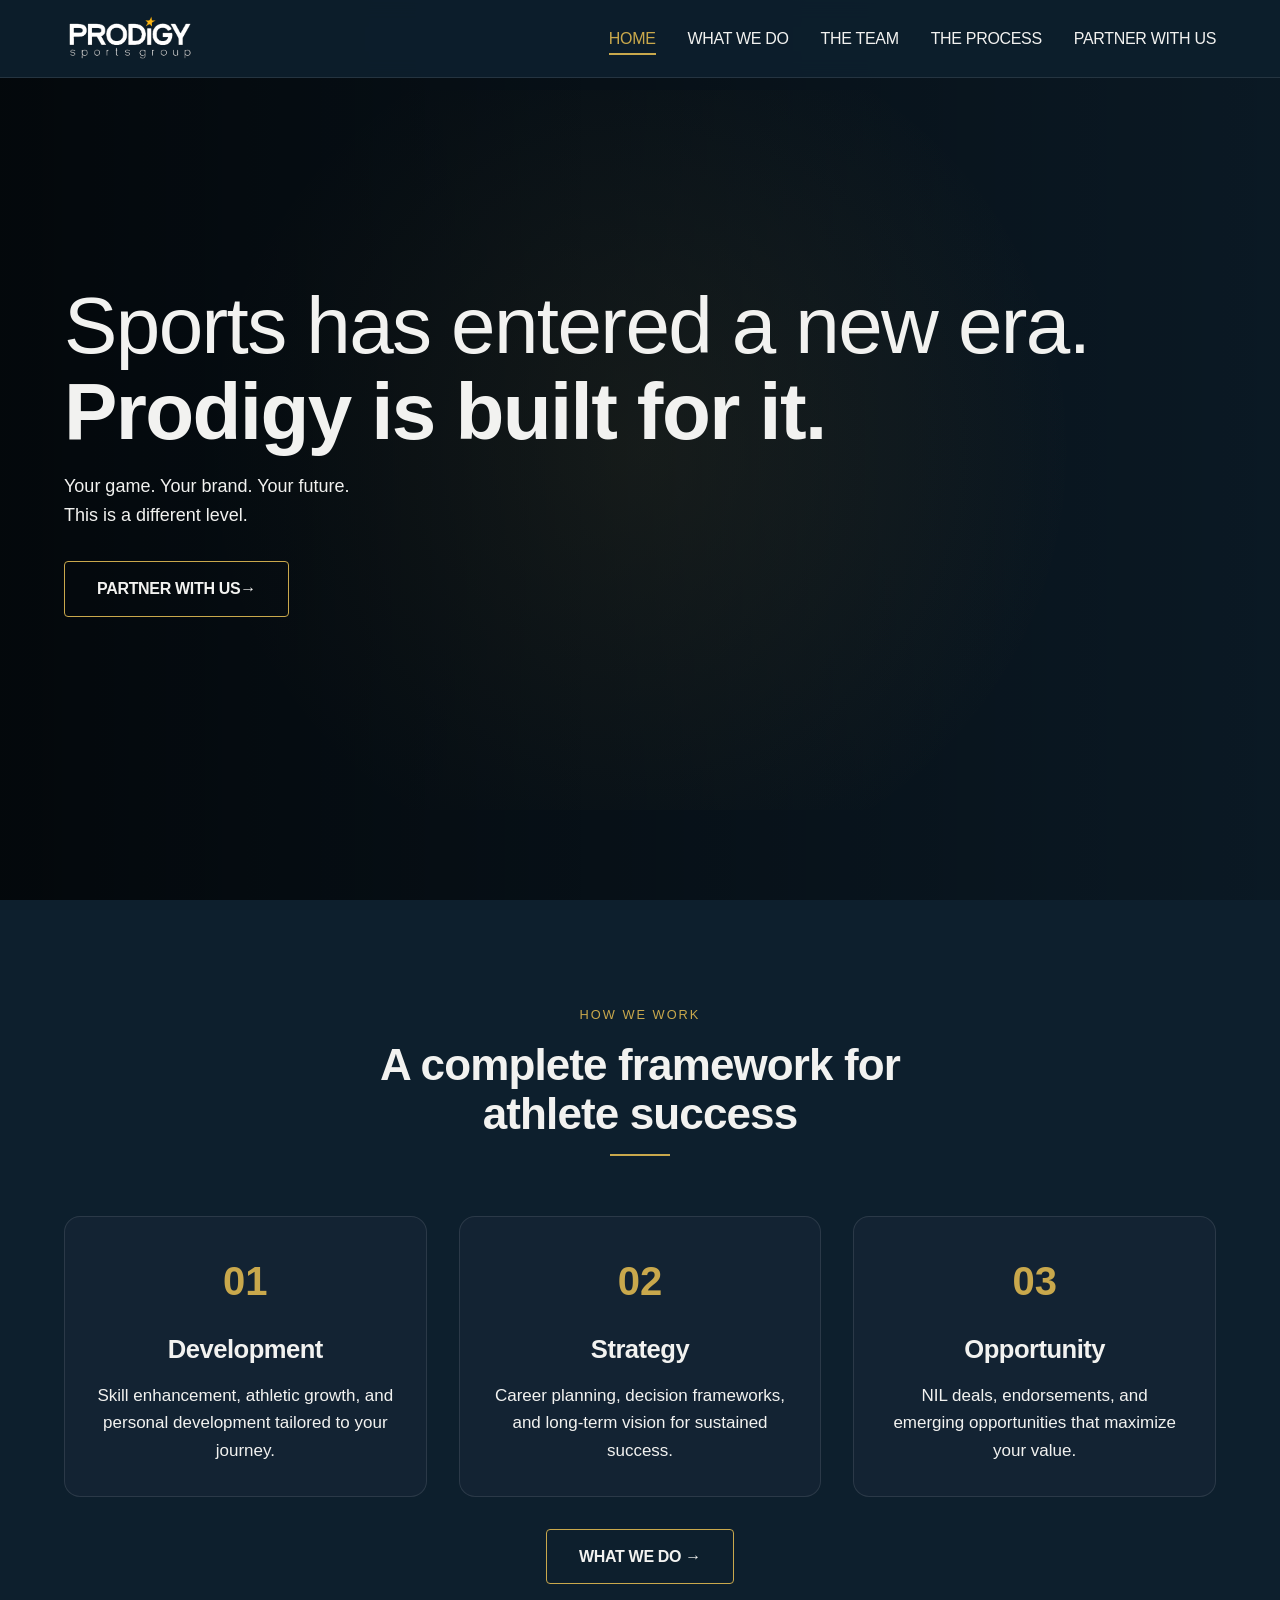
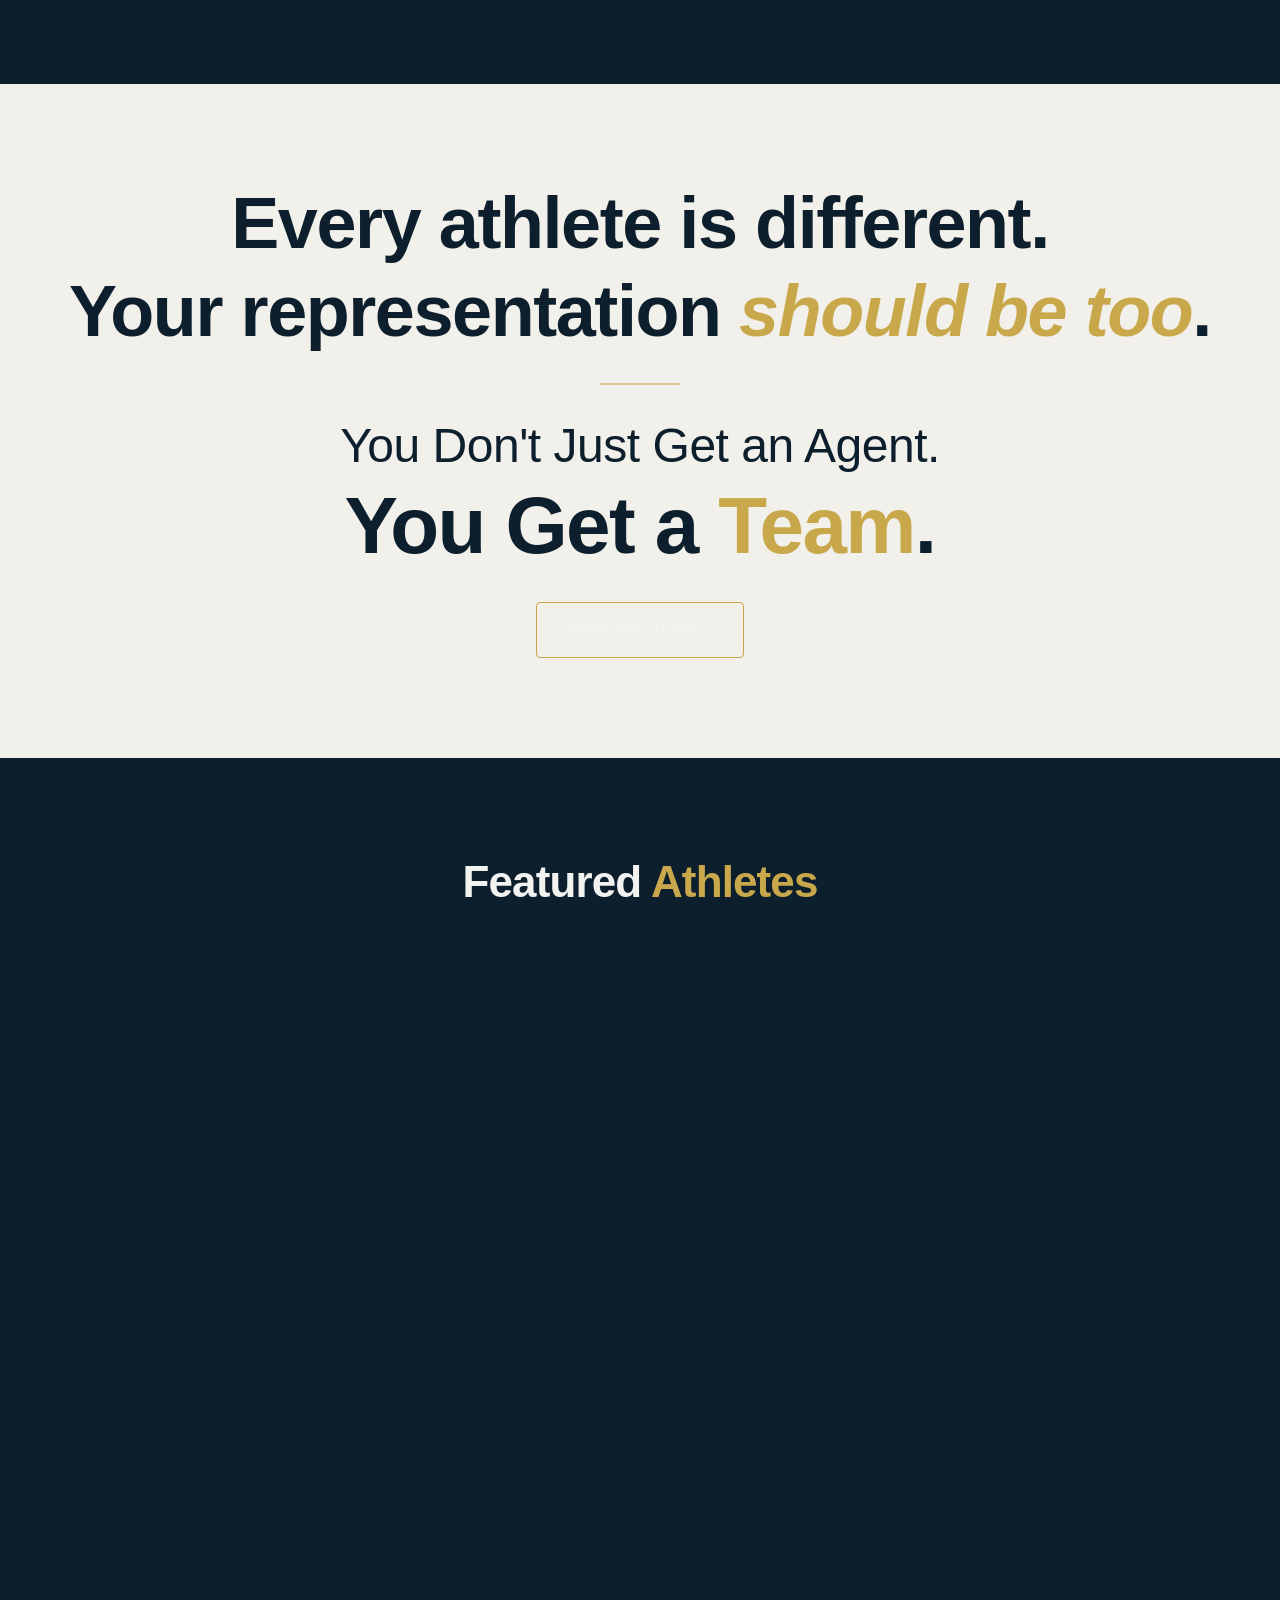
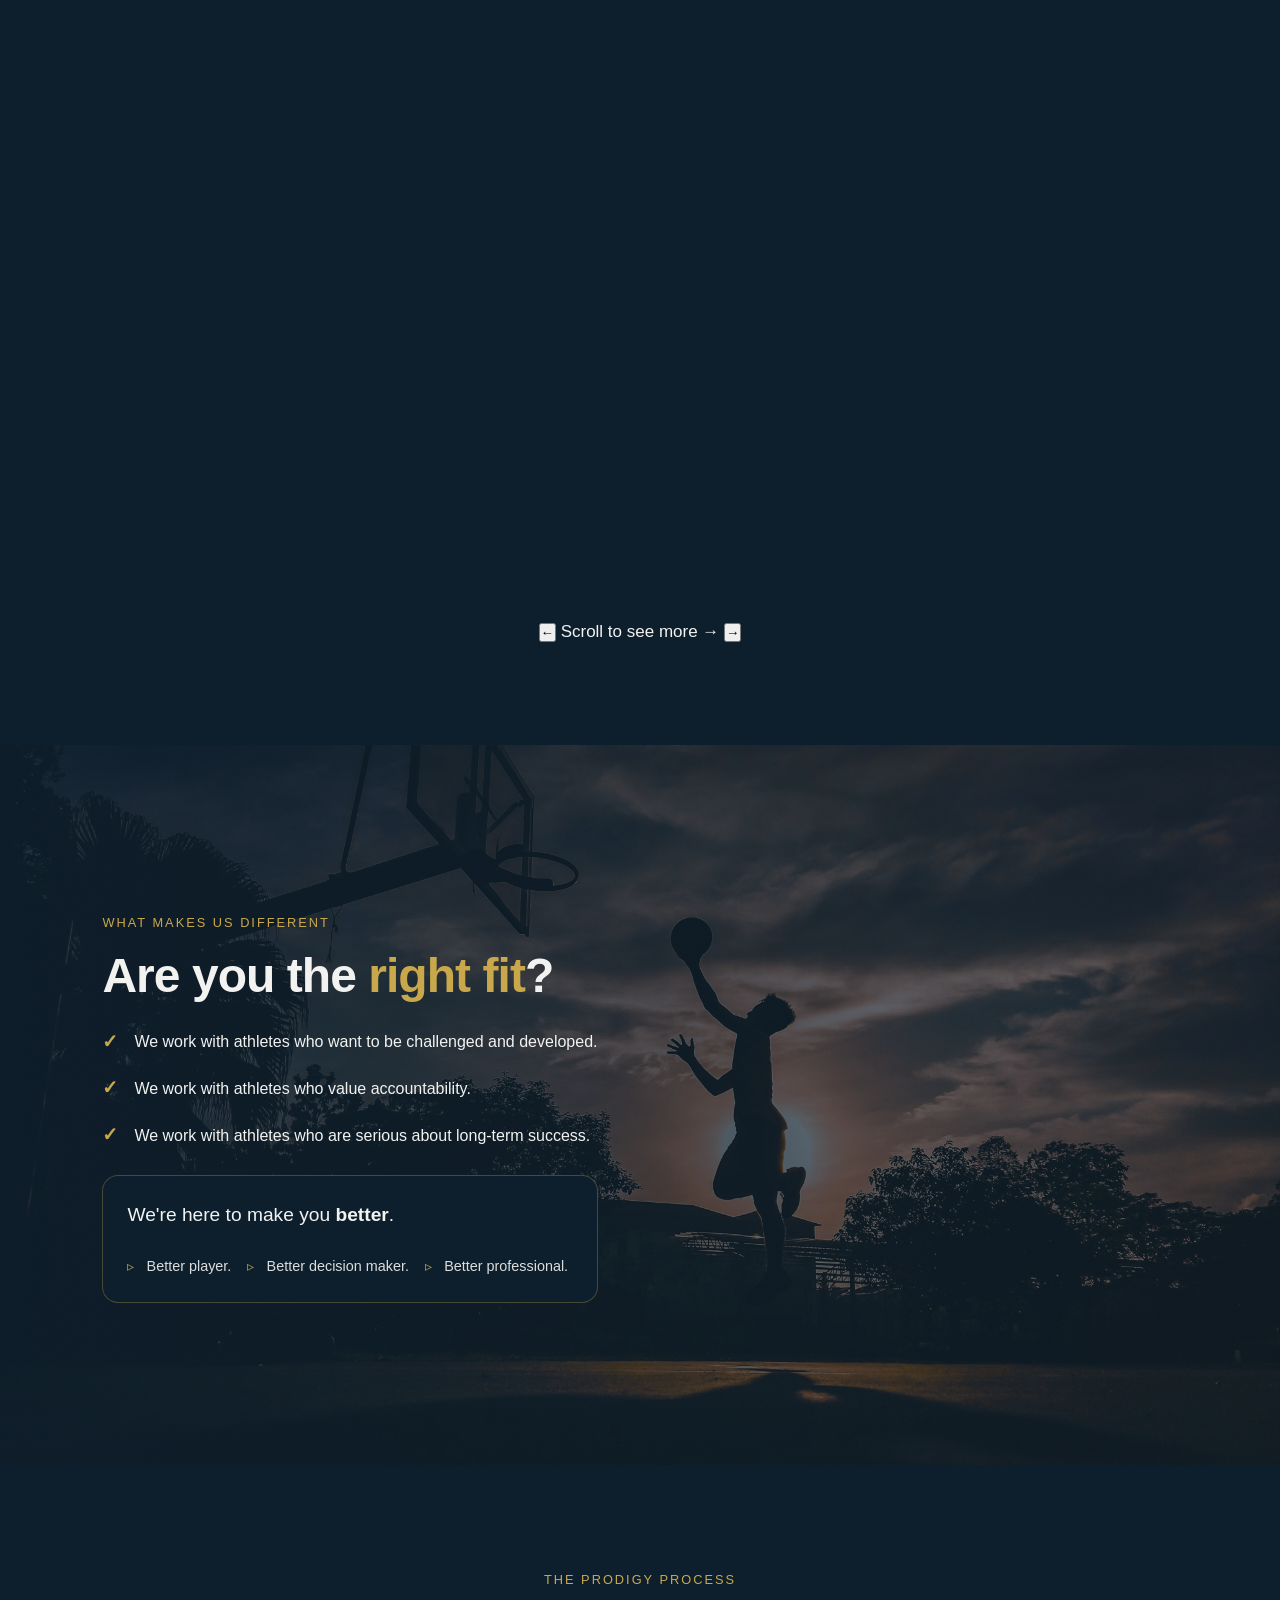
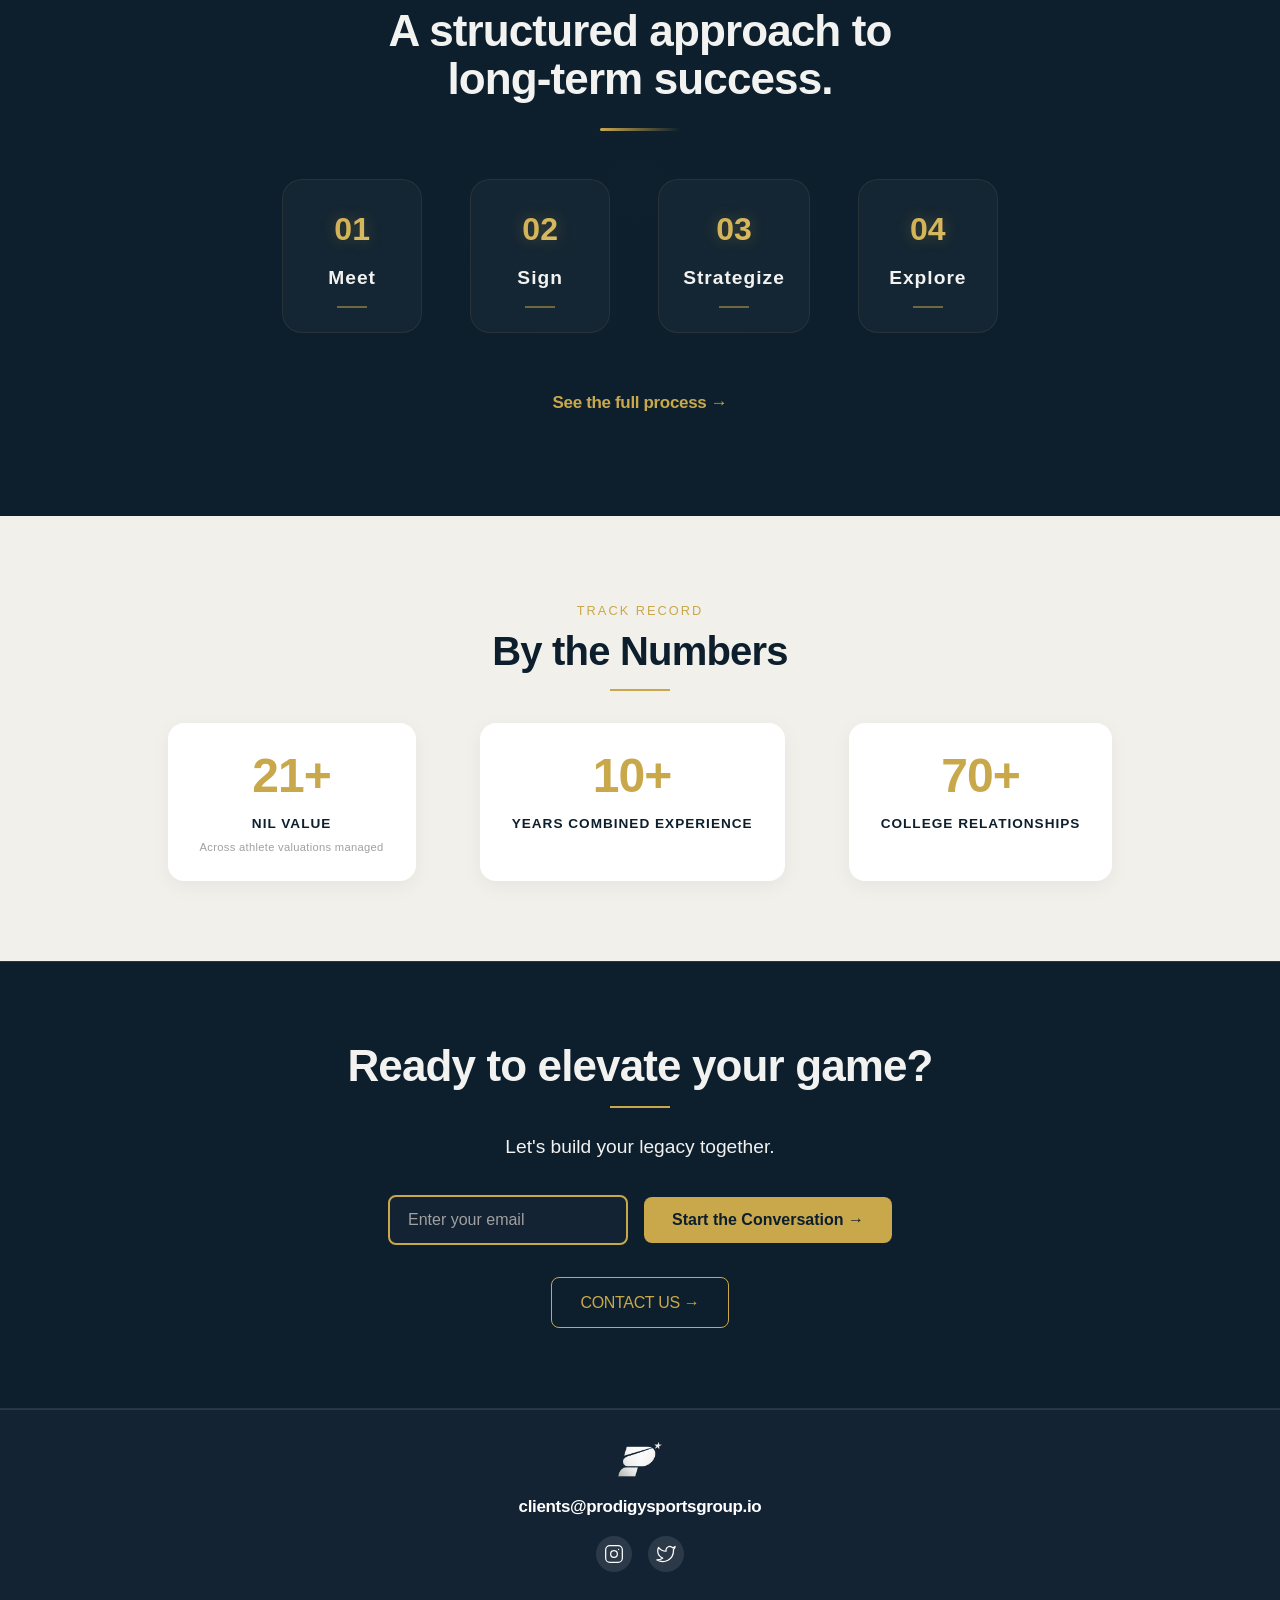
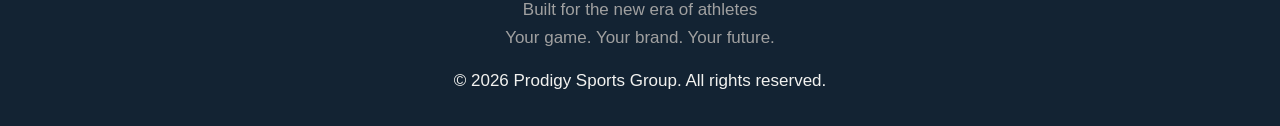
==== index.html @ be00ca55 "Update index.html" ====
<!DOCTYPE html>
<html lang="en">
<head>
    <meta charset="UTF-8">
    <meta name="viewport" content="width=device-width, initial-scale=1.0">
    <title>Prodigy Sports Group</title>
    <link href="https://api.fontshare.com/v2/css?f[]=cabinet-grotesk@800,700,500&f[]=manrope@400,500,600,700&display=swap" rel="stylesheet">
    <link rel="stylesheet" href="css/styles.css">
</head>
<body>

    <!--  SITE HEADER & NAVIGATION  -->
    <header>
        <nav class="navbar">
            <a href="index.html" class="logo">
                <img src="images/logo.png" alt="Prodigy" class="logo-img">
            </a>
            <ul class="nav-menu">
                <li><a href="index.html" class="active">HOME</a></li>
                <li><a href="What.html">WHAT WE DO</a></li>
                <li><a href="about.html">THE TEAM</a></li>
                <li><a href="process.html">THE PROCESS</a></li>
                <li><a href="contact.html">PARTNER WITH US</a></li>
            </ul>
            <button class="menu-toggle" aria-label="Toggle menu">
                <span></span>
                <span></span>
                <span></span>
            </button>
        </nav>
    </header>

    <!-- Hero Section -->
    <section class="hero-left">
        <div class="hero-left-container">
            <div class="hero-left-content">
                <h1 class="hero-headline">
                    <span class="headline-line1">Sports has entered a new era.</span>
                    <span class="headline-line2">Prodigy is built for it.</span>
                </h1>
                <p class="hero-supporting">Your game. Your brand. Your future.<br>This is a different level.</p>
                <a href="contact.html" class="btn btn-secondary">PARTNER WITH US→</a>
            </div>
        </div>
        <div class="hero-video-bg">
            <video autoplay loop muted playsinline>
                <source src="video/prodigyVideo.mp4" type="video/mp4">
                Your browser does not support the video tag.
            </video>
           </div>
        <div class="hero-gradient-overlay"></div>
    </section>

    <main>
        <!-- Framework Section - 3 Column Layout -->
        <section class="framework-section">
            <div class="container">
                <div class="framework-header">
                    <span class="section-tag">HOW WE WORK</span>
                    <h2>A complete framework for<br>athlete success</h2>
                    <div class="gold-divider"></div>
                </div>
                <div class="framework-grid">
                    <div class="framework-card">
                        <div class="framework-icon">01</div>
                        <h3>Development</h3>
                        <p>Skill enhancement, athletic growth, and personal development tailored to your journey.</p>
                    </div>
                    <div class="framework-card">
                        <div class="framework-icon">02</div>
                        <h3>Strategy</h3>
                        <p>Career planning, decision frameworks, and long-term vision for sustained success.</p>
                    </div>
                    <div class="framework-card">
                        <div class="framework-icon">03</div>
                        <h3>Opportunity</h3>
                        <p>NIL deals, endorsements, and emerging opportunities that maximize your value.</p>
                    </div>
                </div>
                <a href="What.html" class="btn btn-secondary" style="display: table; margin: 2rem auto 0;">WHAT WE DO →</a>
            </div>
        </section>
        <section class="bold-statement">
            <div class="combined-container">
                <!-- First statement: Every athlete is different -->
                <div class="statement-block">
                    <h2 class="statement-line1">Every athlete is different.</h2>
                    <h2 class="statement-line2">Your representation <span class="gold-italic">should be too</span>.</h2>
                </div>

                <!-- Divider -->
                <div class="statement-divider"></div>

                <!-- Second statement: You Don't Just Get an Agent -->
                <div class="statement-block">
                    <h3 class="agent-line1">You Don't Just Get an Agent.</h3>
                    <h3 class="agent-line2">You Get a <span class="gold">Team</span>.</h3>
                </div>
                <a href="about.html" class="btn btn-secondary">MEET THE TEAM→</a>
            </div>
        </section>
        <!-- Featured Athletes Section -->
        <section class="featured-athletes">
            <h2>Featured <span class="gold-text">Athletes</span></h2>
            <div class="athletes-grid">
                <!-- Athlete Card 1 -->
                <div class="flip-card">
                    <div class="flip-card-inner">
                        <div class="flip-card-front">
                            <img src="images/athlete1.jpg" alt="Isaac Terrell">
                            <h3>Isaac Terrell</h3>
                            <p>Iowa State | Defensive End</p>
                            <span class="flip-hint">Click for details</span>
                        </div>
                        <div class="flip-card-back">
                            <h3>Isaac Terrell</h3>
                            <div class="athlete-details">
                                <p><span>Height:</span> 6'2</p>
                                <p><span>Weight:</span> 247 lbs</p>
                                <p><span>School:</span> Iowa State</p>
                                <p><span>Class:</span> Junior</p>
                                <p><span>Stats:</span> 15 tackles, 7 sacks, 1 FF</p>
                            </div>
                            <span class="flip-back-hint">Click to flip back</span>
                        </div>
                    </div>
                </div>
                <!-- Athlete Card 2 -->
                <div class="flip-card">
                    <div class="flip-card-inner">
                        <div class="flip-card-front">
                            <img src="images/athlete2.jpg" alt="Brandon Booker">
                            <h3>Brandon Booker</h3>
                            <p>SMU | Linebacker</p>
                            <span class="flip-hint">Click for details</span>
                        </div>
                        <div class="flip-card-back">
                            <h3>Brandon Booker</h3>
                            <div class="athlete-details">
                                <p><span>Height:</span> 6'1</p>
                                <p><span>Weight:</span> 225</p>
                                <p><span>School:</span> SMU</p>
                                <p><span>Class:</span> Sophomore</p>
                                <p><span>Stats:</span> 26 tackles, 0.5 sacks</p>
                            </div>
                            <span class="flip-back-hint">Click to flip back</span>
                        </div>
                    </div>
                </div>
                <!-- Athlete Card 3 -->
                <div class="flip-card">
                    <div class="flip-card-inner">
                        <div class="flip-card-front">
                            <img src="images/athlete3.png" alt="Bryson Lamb">
                            <h3>Bryson Lamb</h3>
                            <p>Iowa State | Defensive Tackle</p>
                            <span class="flip-hint">Click for details</span>
                        </div>
                        <div class="flip-card-back">
                            <h3>Bryson Lamb</h3>
                            <div class="athlete-details">
                                <p><span>Height:</span> 6'2</p>
                                <p><span>Weight:</span> 301 lbs</p>
                                <p><span>School:</span> Iowa State</p>
                                <p><span>Class:</span> Junior</p>
                                <p><span>Stats:</span> 13 tackles, 1.5 sacks</p>
                            </div>
                            <span class="flip-back-hint">Click to flip back</span>
                        </div>
                    </div>
                </div>
                <!-- Athlete Card 4 -->
                <div class="flip-card">
                    <div class="flip-card-inner">
                        <div class="flip-card-front">
                            <img src="images/athlete4.jpg" alt="Montana Wheeler">
                            <h3>Montana Wheeler</h3>
                            <p>Bradley | Guard</p>
                            <span class="flip-hint">Click for details</span>
                        </div>
                        <div class="flip-card-back">
                            <h3>Montana Wheeler</h3>
                            <div class="athlete-details">
                                <p><span>Height:</span> 5'10</p>
                                <p><span>Weight:</span> 170 lbs</p>
                                <p><span>School:</span> Bradley</p>
                                <p><span>Class:</span> Freshman</p>
                                <p><span>Stats:</span> 8.5 PTs, 2.8 ASTs </p>
                            </div>
                            <span class="flip-back-hint">Click to flip back</span>
                        </div>
                    </div>
                </div>
                <!-- Athlete Card 5 -->
                <div class="flip-card">
                    <div class="flip-card-inner">
                        <div class="flip-card-front">
                            <img src="images/athlete5.jpg" alt="Eric Fielder">
                            <h3>Eric Fielder</h3>
                            <p>Colorado St | Forward</p>
                            <span class="flip-hint">Click for details</span>
                        </div>
                        <div class="flip-card-back">
                            <h3>Eric Fielder</h3>
                            <div class="athlete-details">
                                <p><span>Height:</span> 6'8</p>
                                <p><span>Weight:</span> 210 lbs</p>
                                <p><span>School:</span> Colorado State</p>
                                <p><span>Class:</span> Rising Freshman</p>
                                <p><span>Stats:</span> N/A</p>
                            </div>
                            <span class="flip-back-hint">Click to flip back</span>
                        </div>
                    </div>
                </div>
                <!-- Athlete Card 6 -->
                <div class="flip-card">
                    <div class="flip-card-inner">
                        <div class="flip-card-front">
                            <img src="images/athlete6.jpg" alt="Daelyn Russell">
                            <h3>Daelyn Russell</h3>
                            <p>Louisville | Defensive Tackle</p>
                            <span class="flip-hint">Click for details</span>
                        </div>
                        <div class="flip-card-back">
                            <h3>Daelyn Russell</h3>
                            <div class="athlete-details">
                                <p><span>Height:</span> 6'3</p>
                                <p><span>Weight:</span> 300 lbs</p>
                                <p><span>School:</span> Louisville</p>
                                <p><span>Class:</span> Sophomore</p>
                                <p><span>Stats:</span> N/A</p>
                            </div>
                            <span class="flip-back-hint">Click to flip back</span>
                        </div>
                    </div>
                </div>
                <!-- Athlete Card 7 -->
                <div class="flip-card">
                    <div class="flip-card-inner">
                        <div class="flip-card-front">
                            <img src="images/athlete7.jpg" alt="JT Rock">
                            <h3>JT Rock</h3>
                            <p>Kansas State | Center</p>
                            <span class="flip-hint">Click for details</span>
                        </div>
                        <div class="flip-card-back">
                            <h3>JT Rock</h3>
                            <div class="athlete-details">
                                <p><span>Height:</span> 7'1'</p>
                                <p><span>Weight:</span> 260 lbs</p>
                                <p><span>School:</span> Kansas State</p>
                                <p><span>Class:</span> Junior</p>
                                <p><span>Stats:</span> 6.2 PTs, 3.5 REBs</p>
                            </div>
                            <span class="flip-back-hint">Click to flip back</span>
                        </div>
                    </div>
                </div>
            </div>
            <div class="scroll-indicators">
                <button class="scroll-arrow left" aria-label="Scroll left">←</button>
                <span class="scroll-text">Scroll to see more →</span>
                <button class="scroll-arrow right" aria-label="Scroll right">→</button>
            </div>
        </section>

        <!-- Image-Led Section  -->
        <section class="image-led-hero">
            <div class="image-led-bg">
                <img src="images/layup.jpg" alt="Athlete training">
            </div>
            <div class="image-led-overlay"></div>
            <div class="image-led-container">
                <div class="image-led-content">
                    <span class="section-tag">WHAT MAKES US DIFFERENT</span>
                    <h2>Are you the <span class="gold-text">right fit</span>?</h2>
                    <div class="fit-list">
                        <div class="fit-item">
                            <span class="check">✓</span>
                            <p>We work with athletes who want to be challenged and developed.</p>
                        </div>
                        <div class="fit-item">
                            <span class="check">✓</span>
                            <p>We work with athletes who value accountability.</p>
                        </div>
                        <div class="fit-item">
                            <span class="check">✓</span>
                            <p>We work with athletes who are serious about long-term success.</p>
                        </div>
                    </div>
                    <div class="better-statement">
                        <p>We're here to make you <strong>better</strong>.</p>
                        <div class="better-list">
                            <ul class="better-list">
                                <li>Better player.</li>
                                <li>Better decision maker.</li>
                                <li>Better professional.</li>
                            </ul>
                        </div>
                    </div>
                </div>
            </div>
        </section>



        <!-- Process -->
        <section class="process-preview">
            <div class="process-preview-container">
                <div class="process-preview-content">
                    <span class="section-tag">THE PRODIGY PROCESS</span>
                    <h2>A structured approach to<br>long-term success.</h2>
                    <div class="process-divider"></div>
                    <div class="process-steps">
                        <div class="process-step">
                            <div class="step-number-glow">01</div>
                            <span class="step-name">Meet</span>
                            <div class="step-line"></div>
                        </div>
                        <div class="process-step">
                            <div class="step-number-glow">02</div>
                            <span class="step-name">Sign</span>
                            <div class="step-line"></div>
                        </div>
                        <div class="process-step">
                            <div class="step-number-glow">03</div>
                            <span class="step-name">Strategize</span>
                            <div class="step-line"></div>
                        </div>
                        <div class="process-step">
                            <div class="step-number-glow">04</div>
                            <span class="step-name">Explore</span>
                            <div class="step-line"></div>
                        </div>
                    </div>
                    <a href="process.html" class="process-link">See the full process →</a>
                </div>
            </div>
        </section>


        <!-- TRACK RECORD  -->
        <section class="track-record-section">
            <div class="track-record-container">
                <span class="section-tag dark-tag">TRACK RECORD</span>
                <h2 class="track-record-headline">By the Numbers</h2>
                <div class="track-divider"></div>
                <div class="stats-grid">
                    <div class="stat">
                        <div class="stat-number" data-target="60M">$60M+</div>
                        <div class="stat-label">NIL Value</div>
                        <div class="stat-qualifier">Across athlete valuations managed</div>
                    </div>
                    <div class="stat">
                        <div class="stat-number" data-target="30">30+</div>
                        <div class="stat-label">Years Combined Experience</div>
                    </div>
                    <div class="stat">
                        <div class="stat-number" data-target="200">200+</div>
                        <div class="stat-label">College Relationships</div>
                    </div>
                </div>
            </div>
        </section>


        <!-- Mission Teaser -->
        <section class="mission-teaser">
            <div class="mission-container">
                <h2>Ready to elevate your game?</h2>
                <div class="mission-divider"></div>
                <p class="mission-subhead">Let's build your legacy together.</p>
                <!-- Quick Contact Form -->
                <div class="quick-contact">
                    <form id="quick-contact-form" class="quick-contact-form" action="https://formspree.io/f/YOUR_FORM_ID_HERE" method="POST">
                        <input type="email" name="email" placeholder="Enter your email" required>
                        <button type="submit" class="btn btn-primary">Start the Conversation →</button>
                    </form>
                </div>

                <div class="mission-buttons">
                    <a href="contact.html" class="btn btn-secondary">CONTACT US →</a>
                </div>
            </div>
        </section>

    </main>

    <footer>
        <div class="footer-container">
            <div class="footer-logo">
                <img src="images/logo2.PNG" alt="Prodigy" class="footer-logo-img">
            </div>
            <div class="footer-contact">
                <a href="mailto:client@prodigysportsgroup.io" class="footer-email">clients@prodigysportsgroup.io</a>
            </div>
            <div class="footer-social">
                <a href="https://www.instagram.com/prodigysportsgroup_" target="_blank" class="social-link-footer" aria-label="Instagram">
                    <svg width="20" height="20" viewBox="0 0 24 24" fill="none" xmlns="http://www.w3.org/2000/svg">
                        <path d="M17 2H7C4.2 2 2 4.2 2 7V17C2 19.8 4.2 22 7 22H17C19.8 22 22 19.8 22 17V7C22 4.2 19.8 2 17 2Z" stroke="currentColor" stroke-width="1.5" stroke-linecap="round" stroke-linejoin="round" />
                        <path d="M12 16C14.2091 16 16 14.2091 16 12C16 9.79086 14.2091 8 12 8C9.79086 8 8 9.79086 8 12C8 14.2091 9.79086 16 12 16Z" stroke="currentColor" stroke-width="1.5" stroke-linecap="round" stroke-linejoin="round" />
                        <path d="M17.5 6.5H17.51" stroke="currentColor" stroke-width="1.5" stroke-linecap="round" stroke-linejoin="round" />
                    </svg>
                </a>
                <a href="https://x.com/ProdigySG_" target="_blank" class="social-link-footer" aria-label="Twitter">
                    <svg width="20" height="20" viewBox="0 0 24 24" fill="none" xmlns="http://www.w3.org/2000/svg">
                        <path d="M23 3C22.0424 3.675 20.9821 4.192 19.86 4.53C19.2577 3.837 18.4573 3.346 17.567 3.1239C16.6767 2.9019 15.7395 2.9602 14.8821 3.2915C14.0247 3.6228 13.2884 4.2111 12.773 4.986C12.2575 5.7609 11.9877 6.6836 12 7.62V8.62C10.2426 8.666 8.50127 8.276 6.93101 7.4855C5.36074 6.695 4.01032 5.5325 3 4.12C3 4.12 -1 13 8 17C5.94053 18.398 3.48716 19.099 1 19C10 24 21 19 21 7.5C20.9991 7.2215 20.9723 6.94364 20.92 6.67C21.9406 5.6635 22.6608 4.3927 23 3Z" stroke="currentColor" stroke-width="1.5" stroke-linecap="round" stroke-linejoin="round" />
                    </svg>
                </a>
            </div>
            <div class="footer-text">
                <p>
                    Built for the new era of athletes
                    <br />
                    Your game. Your brand. Your future.
                </p>
            </div>
            <p>&copy; 2026 Prodigy Sports Group. All rights reserved.</p>
        </div>
    </footer>

    <script src="JavaScript/script.js"></script>
</body>
</html>
---- css/styles.css ----
﻿

/* ============================================
   1. GLOBAL VARIABLES & RESET
   ============================================ */

:root {
    /* Colors */
    --color-bg-primary: #0D1F2D;
    --color-bg-secondary: #132333;
    --color-bg-light: #F2F0EB;
    --color-gold: #C9A84C;
    --color-text-primary: #F2F2F0;
    --color-text-dark: #0D1F2D;
    --color-text-muted: #A0A0A0;
    --color-border: rgba(255, 255, 255, 0.1);
    /* Fonts */
    --font-display: 'Cabinet Grotesk', 'Playfair Display', sans-serif;
    --font-body: 'Manrope', 'Inter', sans-serif;
    /* Effects */
    --glow-gold: 0 0 20px rgba(201, 168, 76, 0.3);
}

* {
    margin: 0;
    padding: 0;
    box-sizing: border-box;
}

body {
    font-family: 'Manrope', sans-serif;
    font-size: 17px;
    line-height: 1.6;
    color: var(--color-text-primary);
    background: var(--color-bg-primary);
    overflow-x: hidden;
}

/* ============================================
   2. TYPOGRAPHY & GLOBAL TEXT
   ============================================ */

h1, h2, h3, h4, h5, h6, .logo, .stat-number, a {
    font-family: var(--font-display);
    font-weight: 700;
    letter-spacing: -0.02em;
}

h1, .hero-content-full h1, .page-header h1 {
    font-size: 80px;
    line-height: 1.08;
    margin-bottom: 1rem;
}

h2 {
    font-size: 44px;
    line-height: 1.1;
    margin-bottom: 1rem;
}

h3 {
    font-size: 1.6rem;
    margin-bottom: 0.75rem;
}

a:visited {
    color: var(--color-gold);
    background-color: transparent;
    text-decoration: none;
}

a:hover {
    color: red;
    background-color: transparent;
    text-decoration: underline;
}

a:active {
    color: yellow;
    background-color: transparent;
    text-decoration: underline;
}

p, .service-content p, .step-description p {
    font-size: 17px;
    line-height: 1.6;
    max-width: 600px;
}

.section-tag {
    color: var(--color-gold);
    font-family: var(--font-body);
    text-transform: uppercase;
    letter-spacing: 2px;
    font-size: 0.8rem;
    display: inline-block;
    margin-bottom: 1rem;
}

.gold-text, .highlight, .accent-text {
    color: var(--color-gold);
}

/* Responsive Typography */
@media (max-width: 768px) {
    h1, .page-header h1 {
        font-size: 42px;
    }

    h2 {
        font-size: 28px;
    }

    body, p {
        font-size: 15px;
    }
}

/* ============================================
   3. HEADER & NAVIGATION
   ============================================ */

/* ===== HEADER & NAVIGATION ===== */
header {
    position: fixed;
    top: 0;
    left: 0;
    width: 100%;
    z-index: 1000;
    background: rgba(13, 31, 45, 0.95);
    backdrop-filter: blur(10px);
    border-bottom: 1px solid var(--color-border);
    padding: 1rem 5%;
    transition: all 0.3s ease;
}

    /* This makes the navbar solid when scrolling */
    header.scrolled {
        background: var(--color-bg-primary);
        box-shadow: 0 4px 20px rgba(0, 0, 0, 0.3);
        padding: 0.75rem 5%;
    }

.navbar {
    max-width: 1400px;
    margin: 0 auto;
    display: flex;
    justify-content: space-between;
    align-items: center;
}

.logo {
    display: inline-block;
    cursor: pointer;
}

.logo-img {
    height: 45px;
    width: auto;
    display: block;
    transition: height 0.3s ease;
}

/* Logo shrinks slightly when scrolling */
header.scrolled .logo-img {
    height: 38px;
}

.nav-menu {
    display: flex;
    list-style: none;
    gap: 2rem;
    margin: 0;
    padding: 0;
}

    .nav-menu li {
        list-style: none;
    }

    .nav-menu a {
        color: var(--color-text-primary);
        text-decoration: none;
        font-weight: 500;
        transition: color 0.3s ease;
        font-size: 1rem;
        position: relative;
        padding: 0.5rem 0;
    }

        .nav-menu a::after {
            content: '';
            position: absolute;
            bottom: 0;
            left: 0;
            width: 0;
            height: 2px;
            background: var(--color-gold);
            transition: width 0.3s ease;
        }

        .nav-menu a:hover::after,
        .nav-menu a.active::after {
            width: 100%;
        }

        .nav-menu a:hover,
        .nav-menu a.active {
            color: var(--color-gold);
        }

/* Mobile menu button - hidden on desktop */
.menu-toggle {
    display: none;
    background: none;
    border: none;
    cursor: pointer;
    padding: 0.5rem;
    z-index: 1001;
}

    .menu-toggle span {
        display: block;
        width: 25px;
        height: 2px;
        background: var(--color-text-primary);
        margin: 5px 0;
        transition: all 0.3s ease;
    }

/* Show hamburger on mobile */
@media (max-width: 768px) {
    .menu-toggle {
        display: block;
    }

    .nav-menu {
        position: fixed;
        top: 0;
        right: -100%;
        width: 80%;
        max-width: 300px;
        height: 100vh;
        background: var(--color-bg-primary);
        flex-direction: column;
        align-items: center;
        justify-content: center;
        gap: 2rem;
        transition: right 0.3s ease;
        z-index: 1000;
        padding: 2rem;
        margin: 0;
        list-style: none;
    }

        .nav-menu.active {
            right: 0;
        }

    /* Hamburger animation when open */
    .menu-toggle.active span:nth-child(1) {
        transform: rotate(45deg) translate(5px, 5px);
    }

    .menu-toggle.active span:nth-child(2) {
        opacity: 0;
    }

    .menu-toggle.active span:nth-child(3) {
        transform: rotate(-45deg) translate(7px, -6px);
    }
}

/* ============================================
   4. HOMEPAGE 
   ============================================ */

/* Hero Section */
.hero-left {
    position: relative;
    min-height: 100vh;
    width: 100%;
    display: flex;
    align-items: center;
    overflow: hidden;
}

.hero-video-bg {
    position: absolute;
    top: 0;
    left: 0;
    width: 100%;
    height: 100%;
    object-fit: cover;
    z-index: 0;
}

.hero-gradient-overlay {
    position: absolute;
    top: 0;
    left: 0;
    width: 100%;
    height: 100%;
    background: linear-gradient(90deg, rgba(0, 0, 0, 0.75) 0%, rgba(0, 0, 0, 0.2) 100%);
    z-index: 1;
}

.hero-left-container {
    position: relative;
    z-index: 2;
    width: 100%;
    max-width: 1400px;
    margin: 0 auto;
    padding: 160px 5%;
}

.hero-left-content {
    max-width: 620px;
}


.hero-headline {
    display: block;
}

.headline-line1,
.headline-line2 {
    display: block;
}

/* Desktop only (1024px and up) */
@media (min-width: 1024px) {
    .hero-headline {
        white-space: normal;
    }

    .headline-line1,
    .headline-line2 {
        display: block;
        white-space: nowrap;
    }
}

/* mobile */
@media (max-width: 1023px) {
    .headline-line1,
    .headline-line2 {
        white-space: normal;
    }
}

.headline-line1 {
    font-weight: 500;
}

.headline-line2 {
    font-weight: 800;
}

.hero-supporting {
    font-size: 18px;
    margin-bottom: 32px;
}

.hero-divider {
    width: 60px;
    height: 2px;
    background: var(--color-gold);
    margin: 1.5rem auto;
}

/* Featured Athletes */


.athletes-grid {
    display: grid !important;
    grid-template-columns: repeat(3, 1fr) !important;
    gap: 2rem !important;
    max-width: 1200px !important;
    margin: 0 auto !important;
}

.featured-athletes {
    text-align: center;
    padding: 100px 5%;
}

    .featured-athletes h2 {
        text-align: center;
        margin-bottom: 3rem;
    }

.athletes-grid-container {
    display: block !important;
}

/* Card container */
.flip-card {
    background-color: transparent;
    width: 100%;
    height: 400px;
    perspective: 1000px;
    cursor: pointer;
}

/* Card inner */
.flip-card-inner {
    position: relative;
    width: 100%;
    height: 100%;
    transition: transform 0.6s;
    transform-style: preserve-3d;
}

/* Flipped state */
.flip-card.flipped .flip-card-inner {
    transform: rotateY(180deg);
}

/* Front and back shared */
.flip-card-front, .flip-card-back {
    position: absolute;
    width: 100%;
    height: 100%;
    backface-visibility: hidden;
    border-radius: 16px;
    overflow: hidden;
}

/* FRONT CARD */
.flip-card-front {
    background: linear-gradient(145deg, #1e3042, #0a1520);
    border: 1px solid rgba(201, 168, 76, 0.3);
    box-shadow: inset 0 1px 0 rgba(255, 255, 255, 0.05), 0 8px 20px rgba(0, 0, 0, 0.3), 0 2px 4px rgba(0, 0, 0, 0.2);
    transform: translateY(0);
    transition: all 0.3s ease;
}

    .flip-card-front:hover {
        transform: translateY(-4px);
        box-shadow: inset 0 1px 0 rgba(255, 255, 255, 0.08), 0 15px 30px rgba(0, 0, 0, 0.4), 0 0 0 1px rgba(201, 168, 76, 0.2);
    }


    .flip-card-front img {
        width: 100%;
        height: 250px;
        object-fit: cover;
        box-shadow: inset 0 -20px 20px -10px rgba(0, 0, 0, 0.5);
        position: relative;
    }

        .flip-card-front img::after {
            content: '';
            position: absolute;
            bottom: 0;
            left: 0;
            right: 0;
            height: 50px;
            background: linear-gradient(to top, rgba(0,0,0,0.6), transparent);
        }

    .flip-card-front h3 {
        margin: 1rem 0 0.25rem;
        font-size: 1.2rem;
        color: var(--color-text-primary);
        font-weight: 700;
    }

    .flip-card-front p {
        font-size: 0.9rem;
        color: var(--color-gold) !important;
        font-weight: 500;
        letter-spacing: 0.3px;
        margin-bottom: 0.5rem;
    }

.flip-hint {
    font-size: 0.7rem;
    color: var(--color-gold);
    margin-top: 0.25rem;
    opacity: 0.7;
}

/* BACK CARD */
.flip-card-back {
    background: var(--color-gold);
    color: var(--color-text-dark);
    transform: rotateY(180deg);
    padding: 1.5rem;
    display: flex;
    flex-direction: column;
    justify-content: center;
}

    .flip-card-back h3 {
        margin-bottom: 1rem;
        font-size: 1.3rem;
        color: var(--color-text-dark);
    }

.athlete-details {
    text-align: left;
    font-size: 0.9rem;
}

    .athlete-details p {
        margin: 0.5rem 0;
        color: var(--color-text-dark);
    }

    .athlete-details span {
        font-weight: 700;
        display: inline-block;
        width: 70px;
    }

.flip-back-hint {
    font-size: 0.7rem;
    color: var(--color-text-dark);
    opacity: 0.6;
    margin-top: 1rem;
    display: block;
    text-align: center;
}


.featured-athletes h2 {
    text-align: center;
    margin-bottom: 3rem;
}

    .featured-athletes h2 .gold-text {
        color: var(--color-gold);
    }

/* ===== MOBILE: FEATURED ATHLETES - 1 COLUMN ===== */
@media (max-width: 768px) {
    .athletes-grid {
        grid-template-columns: 1fr !important;
        gap: 1.5rem;
        max-width: 320px;
        margin: 0 auto;
    }

    .flip-card {
        height: 380px;
        width: 100%;
    }

    .flip-card-front img {
        height: 220px;
    }
}

/* 1. Fit Item Text - Force White */
.fit-item p {
    color: var(--color-text-primary) !important;
    font-size: 1rem;
    margin: 0;
}

/* 2. Better Banner - UL List Styling */
.better-statement {
    background: rgba(0, 0, 0, 0.5);
    backdrop-filter: blur(10px);
    border-radius: 16px;
    padding: 1.5rem;
    margin-top: 2rem;
    border: 1px solid rgba(201, 168, 76, 0.3);
}

    .better-statement p {
        color: var(--color-text-primary);
        font-size: 1.2rem;
        margin-bottom: 0.75rem;
    }

.better-list {
    list-style: none;
    padding: 0;
    margin: 0;
    display: flex;
    gap: 1.5rem;
    flex-wrap: wrap;
    justify-content: flex-start;
}

    .better-list li {
        color: var(--color-text-primary);
        font-size: 0.9rem;
        position: relative;
        padding-left: 1.2rem;
    }

        .better-list li::before {
            list-style-type: circle;
            color: var(--color-gold);
            position: absolute;
            left: 0;
        }

/* 3. Mission Teaser */
.mission-teaser {
    padding: 80px 5%;
    background: var(--color-bg-primary);
    text-align: center;
    border-top: 1px solid var(--color-border);
    border-bottom: 1px solid var(--color-border);
}

.mission-container {
    max-width: 700px;
    margin: 0 auto;
    text-align: center;
}

.mission-teaser h2 {
    text-align: center;
    margin-bottom: 1rem;
}

.mission-divider {
    width: 60px;
    height: 2px;
    background: var(--color-gold);
    margin: 0 auto 1.5rem;
}

.mission-subhead {
    text-align: center;
    font-size: 1.2rem;
    color: var(--color-text-secondary);
    margin-bottom: 2rem;
    max-width: 100%;
}

/* Quick Contact Form */
.quick-contact {
    max-width: 500px;
    margin: 0 auto 2rem;
}

.quick-contact-form {
    display: flex;
    gap: 1rem;
    justify-content: center;
    align-items: center;
}

    .quick-contact-form input {
        flex: 1;
        padding: 14px 18px;
        background: var(--color-bg-secondary);
        border: 2px solid var(--color-gold);
        border-radius: 8px;
        color: var(--color-text-primary);
        font-size: 1rem;
        font-family: var(--font-body);
        transition: all 0.3s ease;
    }

        .quick-contact-form input:focus {
            outline: none;
            border-color: #e6c86e;
            box-shadow: 0 0 0 3px rgba(201, 168, 76, 0.2);
        }

        .quick-contact-form input::placeholder {
            color: var(--color-text-muted);
        }

    .quick-contact-form .btn-primary {
        padding: 14px 28px;
        white-space: nowrap;
        background: var(--color-gold);
        color: var(--color-text-dark);
        font-weight: 600;
        border: none;
        border-radius: 8px;
        cursor: pointer;
        transition: all 0.3s ease;
    }

        .quick-contact-form .btn-primary:hover {
            background: #b8943a;
            transform: translateY(-2px);
        }


.mission-buttons {
    margin-top: 1rem;
}

    .mission-buttons .btn-secondary {
        display: inline-block;
        background: transparent;
        border: 1px solid var(--color-gold);
        color: var(--color-gold);
        padding: 12px 28px;
        font-weight: 500;
        transition: all 0.2s ease;
        text-decoration: none;
        border-radius: 8px;
    }

        .mission-buttons .btn-secondary:hover {
            background: var(--color-gold);
            color: var(--color-text-dark);
            transform: translateY(-2px);
        }

/* Responsive */
@media (max-width: 768px) {
    .quick-contact-form {
        flex-direction: column;
        gap: 0.75rem;
    }

        .quick-contact-form input {
            width: 100%;
        }

        .quick-contact-form .btn-primary {
            width: 100%;
        }

    .mission-subhead {
        font-size: 1rem;
    }

    .mission-buttons {
        margin-top: 1.5rem;
    }
}

/* Who We Are */
.who-we-are {
    text-align: center;
    padding: 100px 5%;
}

    .who-we-are h2 {
        max-width: 800px;
        margin: 0 auto 1rem;
    }

/* Team Pillars */
.team-pillars {
    text-align: center;
    padding: 80px 5%;
    background: rgba(255, 255, 255, 0.02);
}

.pillars-grid {
    display: flex;
    justify-content: center;
    flex-wrap: wrap;
    gap: 2rem;
    margin-top: 2rem;
}

.pillar {
    text-align: center;
    min-width: 140px;
}

.pillar-icon {
    font-size: 2rem;
    margin-bottom: 0.5rem;
}

/* Framework Section - 3 Column */
.framework-section {
    padding: 100px 5%;
    background: var(--color-bg-primary);
}

.framework-header {
    text-align: center;
    margin-bottom: 60px;
}

.framework-grid {
    display: grid;
    grid-template-columns: repeat(3, 1fr);
    gap: 2rem;
    max-width: 1200px;
    margin: 0 auto;
}

.framework-card {
    text-align: center;
    padding: 2rem;
    background: var(--color-bg-secondary);
    border-radius: 16px;
    border: 1px solid var(--color-border);
}

.framework-icon {
    font-size: 2.5rem;
    font-weight: 800;
    color: var(--color-gold);
    margin-bottom: 1rem;
}

/* ===== BOLD STATEMENT ===== */
.bold-statement {
    padding: 100px 5%;
    background: var(--color-bg-light);
    text-align: center;
}

.combined-container {
    max-width: 1200px;
    margin: 0 auto;
}

/* First Statement Block */
.statement-block {
    margin-bottom: 2rem;
}

.statement-line1 {
    font-size: 72px;
    font-weight: 800;
    line-height: 1.1;
    color: var(--color-text-dark);
    margin-bottom: 0.5rem;
    letter-spacing: -0.02em;
}

.statement-line2 {
    font-size: 72px;
    font-weight: 800;
    line-height: 1.1;
    color: var(--color-text-dark);
    letter-spacing: -0.02em;
}

    .statement-line2 .gold-italic {
        color: var(--color-gold);
        font-style: italic;
        font-weight: 700;
    }

/* Divider */
.statement-divider {
    width: 80px;
    height: 2px;
    background: var(--color-gold);
    margin: 2rem auto;
    opacity: 0.5;
}

/* Second Statement Block */
.agent-line1 {
    font-size: 48px;
    font-weight: 500;
    line-height: 1.2;
    color: var(--color-text-dark);
    margin-bottom: 0.5rem;
    letter-spacing: -0.01em;
}

.agent-line2 {
    font-size: 80px;
    font-weight: 800;
    line-height: 1.1;
    color: var(--color-text-dark);
    letter-spacing: -0.02em;
}

    .agent-line2 .gold {
        color: var(--color-gold);
    }

/* Responsive */
@media (max-width: 968px) {
    .statement-line1,
    .statement-line2 {
        font-size: 48px;
    }

    .agent-line1 {
        font-size: 32px;
    }

    .agent-line2 {
        font-size: 52px;
    }
}

@media (max-width: 768px) {
    .statement-line1,
    .statement-line2 {
        font-size: 36px;
    }

    .agent-line1 {
        font-size: 24px;
    }

    .agent-line2 {
        font-size: 40px;
    }

    .statement-divider {
        margin: 1.5rem auto;
    }
}

/* Better Banner */
.better-banner {
    padding: 80px 5%;
    background: var(--color-bg-secondary);
    text-align: center;
}

    .better-banner h2 {
        font-size: 3rem;
        margin-bottom: 1.5rem;
    }

    .better-banner .gold-accent {
        color: var(--color-gold);
    }

.better-banner-divider {
    width: 60px;
    height: 2px;
    background: var(--color-gold);
    margin: 0 auto 1.5rem;
}

.better-banner-list {
    display: flex;
    justify-content: center;
    gap: 1.5rem;
    flex-wrap: wrap;
    font-size: 1.1rem;
}

    .better-banner-list .separator {
        color: var(--color-gold);
        opacity: 0.5;
    }

/* Image led*/

.image-led-hero {
    position: relative;
    min-height: 80vh;
    display: flex;
    align-items: center;
    overflow: hidden;
}


.image-led-bg {
    position: absolute;
    top: 0;
    left: 0;
    width: 100%;
    height: 100%;
    z-index: 0;
}

    .image-led-bg img {
        width: 100%;
        height: 100%;
        object-fit: cover;
    }


.image-led-overlay {
    position: absolute;
    top: 0;
    left: 0;
    width: 100%;
    height: 100%;
    background: linear-gradient(90deg, rgba(13, 31, 45, 0.85) 0%, rgba(13, 31, 45, 0.6) 100%);
    z-index: 1;
}

/* Content container - text overlay */
.image-led-container {
    position: relative;
    z-index: 2;
    max-width: 700px;
    padding: 80px 5% 80px 8%;
}

.image-led-content .section-tag {
    color: var(--color-gold);
}

.image-led-content h2 {
    color: var(--color-text-primary);
    font-size: 3rem;
    margin-bottom: 1.5rem;
}

.image-led-content .gold-text {
    color: var(--color-gold);
}


.fit-item {
    display: flex;
    align-items: center;
    gap: 1rem;
    margin-bottom: 1rem;
}

    .fit-item .check {
        color: var(--color-gold);
        font-size: 1.2rem;
        font-weight: bold;
    }

    .fit-item p {
        color: var(--color-text-primary) !important;
        font-size: 1rem;
        margin: 0;
    }

/* Better Statement  */
.better-statement {
    background: rgba(0, 0, 0, 0.5);
    backdrop-filter: blur(10px);
    border-radius: 16px;
    padding: 1.5rem;
    margin-top: 2rem;
    border: 1px solid rgba(201, 168, 76, 0.3);
}

    .better-statement p {
        color: var(--color-text-primary);
        font-size: 1.2rem;
        margin-bottom: 0.75rem;
    }

.better-list {
    list-style: none;
    padding: 0;
    margin: 0;
    display: flex;
    gap: 1rem;
    flex-wrap: wrap;
}

    .better-list li {
        color: var(--color-text-primary);
        font-size: 0.9rem;
        opacity: 0.9;
        position: relative;
        padding-left: 1.2rem;
    }

        .better-list li::before {
            content: "▹";
            color: var(--color-gold);
            position: absolute;
            left: 0;
        }

/* Responsive */
@media (max-width: 768px) {
    .image-led-container {
        padding: 60px 5%;
        text-align: center;
    }

    .image-led-content h2 {
        font-size: 2rem;
    }

    .fit-item {
        justify-content: center;
    }

    .better-list {
        justify-content: center;
    }

    .image-led-hero {
        min-height: 70vh;
    }
}

@media (max-width: 480px) {
    .image-led-content h2 {
        font-size: 1.8rem;
    }

    .better-statement p {
        font-size: 1rem;
    }

    .better-list {
        flex-direction: column;
        align-items: center;
        gap: 0.5rem;
    }
}

.fit-item {
    display: flex;
    align-items: center;
    gap: 1rem;
    margin-bottom: 1rem;
}

    .fit-item .check {
        color: var(--color-gold);
        font-size: 1.2rem;
    }

    .fit-item p {
        color: var(--color-text-dark);
    }

.better-statement {
    background: var(--color-bg-primary);
    border-radius: 16px;
    padding: 1.5rem;
    margin-top: 1.5rem;
}

    .better-statement p {
        color: var(--color-text-primary);
    }

.better-list {
    display: flex;
    gap: 1rem;
    margin-top: 0.75rem;
    flex-wrap: wrap;
}

    .better-list span {
        color: var(--color-text-primary);
    }

.image-led-media img {
    width: 100%;
    border-radius: 20px;
    object-fit: cover;
}

/* PROCESS SECTION  */

.process-preview {
    position: relative;
    padding: 100px 5%;
    background: var(--color-bg-primary);
    overflow: hidden;
}

    .process-preview::before {
        content: '';
        position: absolute;
        top: 0;
        left: 0;
        width: 100%;
        height: 100%;
        background-image: url('images/tunnel-texture.jpg');
        background-size: cover;
        opacity: 0.05;
        pointer-events: none;
    }

.process-preview-container {
    max-width: 1000px;
    margin: 0 auto;
    position: relative;
    z-index: 1;
}

.process-preview-content {
    text-align: center;
}

    .process-preview-content h2 {
        margin-bottom: 1rem;
    }

/* Divider between heading and step names */
.process-divider {
    width: 80px;
    height: 3px;
    background: linear-gradient(90deg, var(--color-gold), transparent);
    margin: 1.5rem auto 3rem;
    border-radius: 3px;
}

/* Process Steps Container */
.process-steps {
    display: flex;
    justify-content: center;
    gap: 3rem;
    margin-bottom: 2.5rem;
    flex-wrap: wrap;
}

/* Individual Step - Elevated Design */
.process-step {
    text-align: center;
    padding: 1.5rem;
    background: rgba(255, 255, 255, 0.03);
    border-radius: 20px;
    min-width: 140px;
    transition: all 0.3s ease;
    border: 1px solid rgba(201, 168, 76, 0.1);
}

    .process-step:hover {
        transform: translateY(-8px);
        background: rgba(201, 168, 76, 0.05);
        border-color: var(--color-gold);
        box-shadow: 0 15px 35px rgba(0, 0, 0, 0.3);
    }

/* Glowing Step Number */
.step-number-glow {
    font-size: 2rem;
    font-weight: 800;
    font-family: var(--font-display);
    background: linear-gradient(135deg, var(--color-gold), #e6c86e);
    -webkit-background-clip: text;
    background-clip: text;
    color: transparent;
    margin-bottom: 0.5rem;
    text-shadow: 0 0 15px rgba(201, 168, 76, 0.3);
}

/* Step Name */
.step-name {
    font-family: var(--font-display);
    font-size: 1.2rem;
    font-weight: 600;
    color: var(--color-text-primary);
    display: block;
    margin: 0.5rem 0;
    letter-spacing: 1px;
}

/* Step Line (decorative) */
.step-line {
    width: 30px;
    height: 2px;
    background: var(--color-gold);
    margin: 0.75rem auto 0;
    opacity: 0.5;
    transition: width 0.3s ease;
}

.process-step:hover .step-line {
    width: 50px;
    opacity: 1;
}

/* Process Link */
.process-link {
    color: var(--color-gold);
    text-decoration: none;
    font-weight: 600;
    transition: all 0.3s;
    display: inline-block;
    margin-top: 1rem;
}

    .process-link:hover {
        opacity: 0.7;
        transform: translateX(5px);
    }

/* TRACK RECORD  */

.track-record-section {
    background: var(--color-bg-light);
    padding: 80px 5%;
    text-align: center;
}

.track-record-container {
    max-width: 1000px;
    margin: 0 auto;
}

.track-record-section .section-tag {
    color: var(--color-gold);
    display: inline-block;
    margin-bottom: 0.5rem;
}

/* Track Record Headline */
.track-record-headline {
    color: var(--color-text-dark);
    font-size: 2.5rem;
    margin-bottom: 1rem;
    font-weight: 700;
}

/* Track Divider */
.track-divider {
    width: 60px;
    height: 2px;
    background: var(--color-gold);
    margin: 0 auto 2rem;
}

/* Stats Grid */
.stats-grid {
    display: flex;
    justify-content: center;
    gap: 4rem;
    flex-wrap: wrap;
    margin-top: 1rem;
}

/* Individual Stat */
.stat {
    text-align: center;
    padding: 1.5rem 2rem;
    background: white;
    border-radius: 16px;
    min-width: 200px;
    box-shadow: 0 5px 20px rgba(0, 0, 0, 0.05);
    transition: transform 0.3s ease;
}

    .stat:hover {
        transform: translateY(-5px);
        box-shadow: 0 15px 35px rgba(0, 0, 0, 0.1);
    }

/* Stat Number */
.stat-number {
    font-size: 3rem;
    font-weight: 800;
    color: var(--color-gold);
    font-family: var(--font-display);
    margin-bottom: 0.5rem;
    line-height: 1.2;
}

/* Stat Label */
.stat-label {
    font-size: 0.85rem;
    font-weight: 600;
    color: var(--color-text-dark);
    text-transform: uppercase;
    letter-spacing: 1px;
}

/* Stats Qualifier Line */
.stat-qualifier {
    font-size: 0.7rem;
    font-weight: 400;
    color: var(--color-text-muted);
    margin-top: 0.25rem;
    letter-spacing: 0.3px;
}

.bg-light .stat-qualifier {
    color: var(--color-text-muted);
    opacity: 0.8;
}

/* Responsive */
@media (max-width: 768px) {
    .process-steps {
        gap: 1.5rem;
    }

    .process-step {
        min-width: 120px;
        padding: 1rem;
    }

    .step-number-glow {
        font-size: 1.5rem;
    }

    .step-name {
        font-size: 1rem;
    }

    .stats-grid {
        gap: 1.5rem;
    }

    .stat {
        min-width: 160px;
        padding: 1rem;
    }

    .stat-number {
        font-size: 2rem;
    }

    .track-record-headline {
        font-size: 1.8rem;
    }
}

@media (max-width: 480px) {
    .process-step {
        min-width: 100%;
    }

    .stat {
        min-width: 100%;
    }
}

/* ============================================
   5. WHAT WE DO PAGE
   ============================================ */

.page-header {
    text-align: center;
    padding: 160px 5% 80px;
    background: linear-gradient(135deg, var(--color-bg-primary), var(--color-bg-secondary));
    border-bottom: 1px solid var(--color-border);
}

    .page-header h1 {
        margin-bottom: 0;
    }

.hero-divider {
    width: 60px;
    height: 2px;
    background: var(--color-gold);
    margin: 1.5rem auto;
}

.page-header p {
    font-size: 1.2rem;
    color: var(--color-gold);
    max-width: 600px;
    margin: 0 auto;
    text-align: center;
}

.what-we-do-cta {
    background: var(--color-bg-light);
    padding: 80px 5%;
    text-align: center;
}

.cta-container {
    max-width: 700px;
    margin: 0 auto;
}

.what-we-do-cta h2 {
    color: var(--color-text-dark);
    margin-bottom: 1rem;
}

.cta-divider {
    width: 60px;
    height: 2px;
    background: var(--color-gold);
    margin: 0 auto 1.5rem;
}

.what-we-do-cta p {
    color: var(--color-text-dark);
    font-size: 1.2rem;
    margin-bottom: 2rem;
    text-align: center;
}


.what-we-do-cta .btn-primary {
    background: var(--color-gold);
    color: var(--color-text-dark);
    border: none;
}

    .what-we-do-cta .btn-primary:hover {
        background: #b8943a;
        transform: translateY(-2px);
    }

/* ============================================
   WHAT WE DO PAGE - SERVICE HERO SECTIONS
   ============================================ */

/* Service Hero Sections  */
.service-hero {
    position: relative;
    min-height: 80vh;
    display: flex;
    align-items: center;
    overflow: hidden;
}

/* Full width background image */
.service-hero-bg {
    position: absolute;
    top: 0;
    left: 0;
    width: 100%;
    height: 100%;
    object-fit: cover;
    z-index: 0;
}

/* Dark overlay for text legibility */
.service-hero-overlay {
    position: absolute;
    top: 0;
    left: 0;
    width: 100%;
    height: 100%;
    background: linear-gradient(90deg, rgba(13, 31, 45, 0.85) 0%, rgba(13, 31, 45, 0.4) 100%);
    z-index: 1;
}

/* Text overlay - on top of image */
.service-hero-content {
    position: relative;
    z-index: 2;
    max-width: 600px;
    padding: 80px 5% 80px 8%;
}

/* Right-aligned text for alternating sections */
.service-hero.right .service-hero-content {
    margin-left: auto;
    text-align: right;
    padding: 80px 8% 80px 5%;
}

.service-hero.right .service-hero-overlay {
    background: linear-gradient(270deg, rgba(13, 31, 45, 0.85) 0%, rgba(13, 31, 45, 0.4) 100%);
}

/* Service Number */
.service-number {
    font-size: 1rem;
    color: var(--color-gold);
    text-transform: uppercase;
    letter-spacing: 3px;
    margin-bottom: 1rem;
    display: inline-block;
}

/* Service Headings */
.service-hero-content h2 {
    font-family: var(--font-display);
    font-size: 3.5rem;
    font-weight: 700;
    margin-bottom: 1.5rem;
    line-height: 1.2;
    color: var(--color-text-primary);
}

/* Service Paragraph */
.service-hero-content p {
    font-size: 1.1rem;
    line-height: 1.6;
    color: var(--color-text-primary);
    margin-bottom: 2rem;
    opacity: 0.95;
}

/* Remove any conflicting styles */
.service-section,
.service-container,
.service-image,
.service-content {
    /* Reset any conflicting styles */
    display: block;
    padding: 0;
    margin: 0;
}

/* Responsive */
@media (max-width: 968px) {
    .service-hero-content h2 {
        font-size: 2.5rem;
    }

    .service-hero-content {
        padding: 60px 5% !important;
        max-width: 100%;
        text-align: left !important;
    }

    .service-hero.right .service-hero-content {
        text-align: left !important;
    }

    .service-hero {
        min-height: 60vh;
    }
}

@media (max-width: 768px) {
    .service-hero-content h2 {
        font-size: 2rem;
    }

    .service-hero-content p {
        font-size: 1rem;
    }

    .service-number {
        font-size: 0.8rem;
    }
}


/* ============================================
   6. TEAM PAGE
   ============================================ */

.team-grid-section {
    padding: 100px 5%;
    background: var(--color-bg-primary);
}

.team-container {
    max-width: 1200px;
    margin: 0 auto;
}

.team-category {
    margin-bottom: 2rem;
}

.team-header {
    text-align: center;
    margin-bottom: 3rem;
}

.founder-section {
    padding: 80px 5%;
    background: var(--color-bg-primary);
    border-bottom: 1px solid var(--color-border);
}

.founder-container {
    max-width: 1200px;
    margin: 0 auto;
    display: flex;
    gap: 4rem;
    align-items: center;
}

.founder-image {
    flex: 1;
    max-width: 400px;
}

    .founder-image img {
        width: 100%;
        height: auto;
        border-radius: 20px;
        border: 3px solid var(--color-gold);
    }

.founder-content {
    flex: 2;
}

    .founder-content h2 {
        font-size: 2.5rem;
        margin-bottom: 1rem;
        color: var(--color-text-primary);
    }

.founder-bio p {
    font-size: 1rem;
    line-height: 1.6;
    color: var(--color-text-secondary);
    margin-bottom: 1rem;
}

@media (max-width: 968px) {
    .founder-container {
        flex-direction: column;
        text-align: center;
        gap: 2rem;
    }

    .founder-image {
        max-width: 280px;
    }
}

.team-category:first-child .team-grid {
    display: flex;
    justify-content: center;
    gap: 2rem;
    flex-wrap: wrap;
    max-width: 700px;
    margin: 0 auto;
}

    .team-category:first-child .team-grid .team-card {
        flex: 0 0 calc(50% - 1rem);
        min-width: 260px;
        max-width: 350px;
    }


.team-category:last-child .team-grid {
    display: grid;
    grid-template-columns: repeat(3, 1fr);
    gap: 2rem;
    max-width: 1200px;
    margin: 0 auto;
}

/* Responsive */
@media (max-width: 968px) {
    .team-category:last-child .team-grid {
        grid-template-columns: repeat(2, 1fr);
    }
}

@media (max-width: 768px) {
    .team-category:first-child .team-grid .team-card {
        flex: 0 0 100%;
    }

    .team-category:last-child .team-grid {
        grid-template-columns: 1fr;
        max-width: 350px;
    }
}

/* 3x3 Grid  */
.team-grid {
    display: grid;
    grid-template-columns: repeat(3, 1fr);
    gap: 2rem;
}


.team-card {
    background: var(--color-bg-secondary);
    padding: 1.5rem;
    border-radius: 16px;
    border: 1px solid rgba(255, 255, 255, 0.08);
    transition: all 0.3s cubic-bezier(0.2, 0, 0, 1);
    text-align: center;
    position: relative;
    box-shadow: 0 4px 12px rgba(0, 0, 0, 0.15);
}

    .team-card:hover {
        transform: translateY(-6px);
        border-color: rgba(201, 168, 76, 0.3);
        box-shadow: 0 12px 24px rgba(0, 0, 0, 0.25), 0 0 0 1px rgba(201, 168, 76, 0.1);
    }

        .team-card:hover::after {
            content: '';
            position: absolute;
            top: 0;
            left: 0;
            right: 0;
            bottom: 0;
            border-radius: 16px;
            background: radial-gradient(circle at 30% 20%, rgba(201, 168, 76, 0.08), transparent 70%);
            pointer-events: none;
        }


.team-image {
    width: 120px;
    height: 120px;
    margin: 0 auto 1rem;
    border-radius: 12px;
    overflow: hidden;
    border: 2px solid var(--color-gold);
    transition: all 0.3s ease;
}

.team-card:hover .team-image {
    border-color: #e6c86e;
    box-shadow: 0 0 12px rgba(201, 168, 76, 0.3);
}


.team-image img {
    width: 100%;
    height: 100%;
    object-fit: cover;
    transition: transform 0.4s ease;
}

.team-card:hover .team-image img {
    transform: scale(1.03);
}


.team-card h3 {
    font-size: 1.2rem;
    margin-bottom: 0.25rem;
}

.team-title {
    color: var(--color-gold);
    font-size: 0.75rem;
    text-transform: uppercase;
    letter-spacing: 1px;
    margin-bottom: 1rem;
    transition: color 0.3s ease;
}

.team-card:hover .team-title {
    color: #e6c86e;
    letter-spacing: 1.2px;
}

.team-bio p {
    font-size: 0.85rem;
    line-height: 1.5;
    color: var(--color-text-primary);
    opacity: 0.85;
}

.team-category-divider {
    width: 100%;
    height: 1px;
    background: linear-gradient(90deg, transparent, var(--color-gold), transparent);
    margin: 3rem 0;
    opacity: 0.3;
}

/* Responsive */
@media (max-width: 968px) {
    .team-grid {
        grid-template-columns: repeat(2, 1fr);
        gap: 1.5rem;
    }
}

@media (max-width: 768px) {
    .team-grid {
        grid-template-columns: 1fr;
        max-width: 350px;
        margin: 0 auto;
    }

    .team-image {
        width: 100px;
        height: 100px;
    }
}

/* ============================================
   7. PROCESS PAGE - ACCORDION
   ============================================ */

/* ===== PROCESS PAGE - ACCORDION SECTION ===== */
.process-accordion-section {
    max-width: 800px;
    margin: 4rem auto;
    padding: 2rem 5%;
}

/* Accordion container - same width as h1 */
.accordion-container {
    max-width: 700px;
    margin: 0 auto;
}

.accordion-item {
    background: var(--color-bg-secondary);
    border-radius: 12px;
    margin-bottom: 1rem;
    border: 1px solid var(--color-border);
    overflow: hidden;
}

.accordion-header {
    display: flex;
    align-items: center;
    gap: 1rem;
    padding: 1.25rem 1.5rem;
    cursor: pointer;
}

.step-number {
    color: var(--color-gold);
    font-weight: 700;
    font-size: 1.2rem;
    min-width: 50px;
}

.step-title {
    flex: 1;
    font-weight: 600;
    color: var(--color-text-primary);
}

.accordion-icon {
    color: var(--color-gold);
    font-size: 1.5rem;
    transition: transform 0.3s;
}

.accordion-item.active .accordion-icon {
    transform: rotate(45deg);
}

.accordion-content {
    max-height: 0;
    overflow: hidden;
    transition: max-height 0.5s ease;
}

.accordion-item.active .accordion-content {
    max-height: 500px;
}

.accordion-body {
    padding: 1.5rem;
    border-top: 1px solid var(--color-border);
}

    .accordion-body p {
        margin-bottom: 1rem;
        color: var(--color-text-secondary);
        line-height: 1.6;
    }

    /* Subtle border between p and ul */
    .accordion-body .divider-line {
        width: 100%;
        height: 1px;
        background: linear-gradient(90deg, transparent, var(--color-gold), transparent);
        margin: 1rem 0;
        opacity: 0.3;
    }

    /* Gold checkmarks */
    .accordion-body ul {
        list-style: none;
        padding: 0;
        margin: 0;
    }

    .accordion-body li {
        padding: 0.5rem 0;
        display: flex;
        align-items: center;
        gap: 0.75rem;
        color: var(--color-text-secondary);
    }

        .accordion-body li::before {
            content: "✓";
            color: var(--color-gold);
            font-weight: bold;
            font-size: 1rem;
        }

/* ===== PROCESS PAGE\===== */
.process-cta {
    text-align: center;
    padding: 60px 5% 80px;
    background: var(--color-bg-primary);
}

.cta-pyramid {
    max-width: 600px;
    margin: 0 auto;
    text-align: center;
}

    /* Downward pyramid effect - each element slightly narrower */
    .cta-pyramid h2 {
        font-size: 2.2rem;
        margin-bottom: 1rem;
        color: var(--color-text-primary);
        max-width: 100%;
    }

    .cta-pyramid .cta-divider {
        width: 60px;
        height: 2px;
        background: var(--color-gold);
        margin: 0 auto 1rem;
    }

    .cta-pyramid p {
        font-size: 1.1rem;
        color: var(--color-text-secondary);
        margin-bottom: 2rem;
        max-width: 90%;
        margin-left: auto;
        margin-right: auto;
    }

    .cta-pyramid .btn {
        display: inline-block;
        padding: 14px 32px;
        background: var(--color-gold);
        color: var(--color-text-dark);
        text-decoration: none;
        font-weight: 600;
        border-radius: 4px;
        transition: all 0.3s;
    }

        .cta-pyramid .btn:hover {
            background: #b8943a;
            transform: translateY(-2px);
        }

/* Responsive */
@media (max-width: 768px) {
    .process-accordion-section {
        padding: 2rem 4%;
    }

    .accordion-header {
        padding: 1rem;
    }

    .step-number {
        font-size: 1rem;
        min-width: 40px;
    }

    .step-title {
        font-size: 0.9rem;
    }

    .cta-pyramid h2 {
        font-size: 1.6rem;
    }

    .cta-pyramid p {
        font-size: 0.95rem;
    }
}

/* ============================================
   8. CONTACT PAGE & FORM
   ============================================ */

.contact-section {
    max-width: 1200px;
    margin: 0 auto;
    padding: 80px 5%;
}

/* Two column grid */
.contact-grid {
    display: grid;
    grid-template-columns: 1fr 1fr;
    gap: 4rem;
    align-items: start;
}


.contact-info h3 {
    font-size: 1.5rem;
    margin-bottom: 1rem;
    color: var(--color-text-primary);
}

.contact-info p {
    color: var(--color-text-secondary);
    margin-bottom: 1rem;
}

.contact-list {
    list-style: none;
    padding: 0;
    margin: 1.5rem 0;
}

    .contact-list li {
        padding: 0.5rem 0;
        display: flex;
        align-items: center;
        gap: 0.5rem;
        color: var(--color-text-secondary);
    }

        .contact-list li::before {
            content: "✓";
            color: var(--color-gold);
            font-weight: bold;
        }

/* Contact Details */
.contact-details {
    margin: 2rem 0;
}

.contact-detail {
    margin-bottom: 1.5rem;
}

    .contact-detail h4 {
        font-size: 0.75rem;
        color: var(--color-text-muted);
        text-transform: uppercase;
        letter-spacing: 1px;
        margin-bottom: 0.25rem;
    }

    .contact-detail a,
    .contact-detail p {
        color: var(--color-text-primary);
        text-decoration: none;
        font-size: 1rem;
        line-height: 1.4;
    }

        .contact-detail a:hover {
            color: var(--color-gold);
        }


.social-icons {
    display: flex;
    gap: 1rem;
    margin-top: 2rem;
}

.social-icon {
    width: 44px;
    height: 44px;
    display: flex;
    align-items: center;
    justify-content: center;
    background: var(--color-bg-secondary);
    border-radius: 50%;
    color: var(--color-text-primary);
    transition: all 0.3s ease;
    border: 1px solid rgba(255, 255, 255, 0.1);
}

    .social-icon svg {
        width: 20px;
        height: 20px;
    }

    .social-icon:hover {
        background: var(--color-gold);
        color: var(--color-text-dark);
        transform: translateY(-3px);
        border-color: transparent;
    }

/* Right side Contact Form */
.contact-form-container {
    background: var(--color-bg-secondary);
    border-radius: 20px;
    padding: 2rem;
    border: 1px solid var(--color-border);
}

    .contact-form-container h3 {
        font-size: 1.3rem;
        margin-bottom: 1.5rem;
        color: var(--color-text-primary);
    }

/* Form Elements */
.form-group {
    margin-bottom: 1rem;
}

    .form-group input,
    .form-group textarea,
    .form-group select {
        width: 100%;
        padding: 12px 16px;
        background: var(--color-bg-primary);
        border: 1px solid var(--color-border);
        border-radius: 8px;
        color: white;
        font-family: inherit;
        font-size: 0.95rem;
    }

        .form-group input:focus,
        .form-group textarea:focus,
        .form-group select:focus {
            outline: none;
            border-color: var(--color-gold);
        }

    .form-group textarea {
        min-height: 120px;
        resize: vertical;
    }

/* Form Success Message */
.form-success {
    background: var(--color-gold);
    color: var(--color-text-dark);
    padding: 1rem;
    border-radius: 8px;
    margin-bottom: 1.5rem;
    text-align: center;
}

    .form-success h3 {
        color: var(--color-text-dark);
        margin-bottom: 0.25rem;
    }

/* Responsive */
@media (max-width: 968px) {
    .contact-grid {
        grid-template-columns: 1fr;
        gap: 2rem;
    }

    .contact-info {
        text-align: center;
    }

    .contact-list li {
        justify-content: center;
    }

    .contact-details {
        text-align: center;
    }

    .social-icons {
        justify-content: center;
    }
}

@media (max-width: 768px) {
    .contact-section {
        padding: 60px 5%;
    }

    .contact-form-container {
        padding: 1.5rem;
    }
}

/* ============================================
   9. BUTTONS
   ============================================ */

.btn {
    display: inline-block;
    padding: 14px 32px;
    font-size: 1rem;
    font-weight: 600;
    text-decoration: none;
    border-radius: 4px;
    transition: all 0.2s ease;
    cursor: pointer;
    font-family: var(--font-body);
    border: none;
}

.btn-primary {
    background: var(--color-gold);
    color: var(--color-text-dark);
}

    .btn-primary:hover {
        background: #b8943a;
        transform: translateY(-2px);
        box-shadow: var(--glow-gold);
    }

.btn-secondary {
    background: transparent;
    color: var(--color-text-primary);
    border: 1px solid var(--color-gold);
}

    .btn-secondary:hover {
        background: var(--color-gold);
        color: var(--color-text-dark);
        transform: translateY(-2px);
    }

/* ============================================
   10. FOOTER
   ============================================ */

footer {
    background: var(--color-bg-secondary);
    border-top: 1px solid var(--color-border);
    padding: 2rem 5%;
    text-align: center;
}

.footer-container {
    max-width: 1200px;
    margin: 0 auto;
    display: flex;
    flex-direction: column;
    align-items: center;
    gap: 1rem;
}

.footer-logo-img {
    height: 35px;
    width: auto;
    display: block;
    margin: 0 auto;
}

.footer-email {
    color: white;
    text-decoration: none;
    transition: color 0.3s;
}

    .footer-email:hover {
        color: var(--color-gold);
    }

.footer-social {
    display: flex;
    gap: 1rem;
    justify-content: center;
}

.social-link-footer {
    width: 36px;
    height: 36px;
    display: flex;
    align-items: center;
    justify-content: center;
    background: rgba(255, 255, 255, 0.1);
    border-radius: 50%;
    color: white;
    text-decoration: none;
    transition: all 0.3s;
}

    .social-link-footer:hover {
        background: var(--color-gold);
        color: var(--color-text-dark);
        transform: translateY(-3px);
    }

.footer-text {
    color: var(--color-text-muted);
    font-size: 0.8rem;
    margin-top: 0.5rem;
}

/* ============================================
   11. REUSABLE COMPONENTS
   ============================================ */

/* Gold Dividers */
.gold-divider {
    width: 60px;
    height: 2px;
    background: var(--color-gold);
    margin: 1rem auto;
}

.gold-divider-left {
    width: 60px;
    height: 2px;
    background: var(--color-gold);
    margin: 1rem 0;
}

.gold-divider-right {
    width: 60px;
    height: 2px;
    background: var(--color-gold);
    margin: 1rem 0 1rem auto;
}

/* Page Header (Shared across pages) */
.page-header {
    text-align: center;
    padding: 160px 5% 80px;
    background: linear-gradient(135deg, var(--color-bg-primary), var(--color-bg-secondary));
    border-bottom: 1px solid var(--color-border);
}

    .page-header p {
        font-size: 1.2rem;
        color: var(--color-gold);
    }

/* CTA Section */
.cta-section {
    text-align: center;
    padding: 100px 5%;
    background: #0a1824;
}

    .cta-section h2 {
        font-size: 3rem;
        margin-bottom: 1rem;
    }

/* ============================================
   12. ANIMATIONS & EFFECTS
   ============================================ */

/* Fade Up Animations */
.fade-up-ready {
    opacity: 0;
    transform: translateY(30px);
    transition: opacity 0.6s ease, transform 0.6s ease;
}

    .fade-up-ready.animated {
        opacity: 1;
        transform: translateY(0);
    }

/* Stagger Children */
.framework-card:nth-child(1) {
    transition-delay: 0.1s;
}

.framework-card:nth-child(2) {
    transition-delay: 0.2s;
}

.framework-card:nth-child(3) {
    transition-delay: 0.3s;
}

.team-card:nth-child(1) {
    transition-delay: 0s;
}

.team-card:nth-child(2) {
    transition-delay: 0.05s;
}

.team-card:nth-child(3) {
    transition-delay: 0.1s;
}

.team-card:nth-child(4) {
    transition-delay: 0.15s;
}

.team-card:nth-child(5) {
    transition-delay: 0.2s;
}

.team-card:nth-child(6) {
    transition-delay: 0.25s;
}

/* Smooth Hover Transitions */
.btn, .flip-card, .framework-card, .team-card, .accordion-item, .social-link-footer {
    transition: all 0.2s ease !important;
}

/* Noise Texture Overlay */
body::before {
    content: '';
    position: fixed;
    top: 0;
    left: 0;
    width: 100%;
    height: 100%;
    background-image: url("data:image/svg+xml,%3Csvg viewBox='0 0 200 200' xmlns='http://www.w3.org/2000/svg'%3E%3Cfilter id='noise'%3E%3CfeTurbulence type='fractalNoise' baseFrequency='0.65' numOctaves='3' stitchTiles='stitch'/%3E%3C/filter%3E%3Crect width='100%25' height='100%25' filter='url(%23noise)' opacity='0.04'/%3E%3C/svg%3E");
    background-repeat: repeat;
    pointer-events: none;
    z-index: 9999;
    opacity: 0.04;
}

/* Radial Gradient Depth */
.framework-section::before,
.bold-statement::before,
.team-grid-section::before,
.process-preview::before {
    content: '';
    position: absolute;
    top: 50%;
    left: 50%;
    transform: translate(-50%, -50%);
    width: 80%;
    height: 80%;
    background: radial-gradient(circle, rgba(201, 168, 76, 0.08) 0%, transparent 70%);
    pointer-events: none;
    z-index: 0;
}

.framework-section > *,
.bold-statement > *,
.team-grid-section > *,
.process-preview > * {
    position: relative;
    z-index: 1;
}

/* ============================================
   13. RESPONSIVE / MEDIA QUERIES
   ============================================ */

@media (max-width: 968px) {
    .framework-grid,
    .athletes-grid,
    .team-grid {
        grid-template-columns: repeat(2, 1fr);
    }

    .image-led-container {
        grid-template-columns: 1fr;
        gap: 2rem;
    }

    .service-container {
        flex-direction: column;
    }

    .service-hero-content h2 {
        font-size: 2.5rem;
    }

    .process-steps {
        gap: 2rem;
    }
}

@media (max-width: 768px) {
    .framework-grid,
    .athletes-grid,
    .team-grid {
        grid-template-columns: 1fr;
    }

    .hero-left-container {
        padding: 120px 5%;
    }

    .headline-line1,
    .headline-line2 {
        font-size: 42px;
    }

    .hero-supporting {
        font-size: 17px;
    }

    .bold-statement h2 {
        font-size: 32px;
    }

    .bold-statement .statement-subhead {
        font-size: 18px;
    }

    .service-hero-content {
        padding: 60px 5% !important;
        text-align: left !important;
        max-width: 100%;
    }

    .service-hero.right .service-hero-content {
        text-align: left !important;
    }

    .service-hero {
        min-height: 60vh;
    }

    .stats-grid {
        flex-direction: column;
        gap: 2rem;
    }

    .menu-toggle {
        display: block;
    }

    .nav-menu {
        position: fixed;
        top: 70px;
        left: -100%;
        width: 100%;
        height: calc(100vh - 70px);
        background: var(--color-bg-primary);
        flex-direction: column;
        align-items: center;
        justify-content: center;
        gap: 2rem;
        transition: left 0.3s;
    }

        .nav-menu.active {
            left: 0;
        }

    .quick-contact-form {
        flex-direction: column;
    }

    .better-banner h2 {
        font-size: 2rem;
    }

    .better-banner-list {
        gap: 0.75rem;
        font-size: 0.9rem;
    }
}

@media (max-width: 480px) {
    .service-image img {
        height: 200px;
    }

    .service-hero-content h2 {
        font-size: 2rem;
    }

    .stat-number {
        font-size: 2.5rem;
    }
}
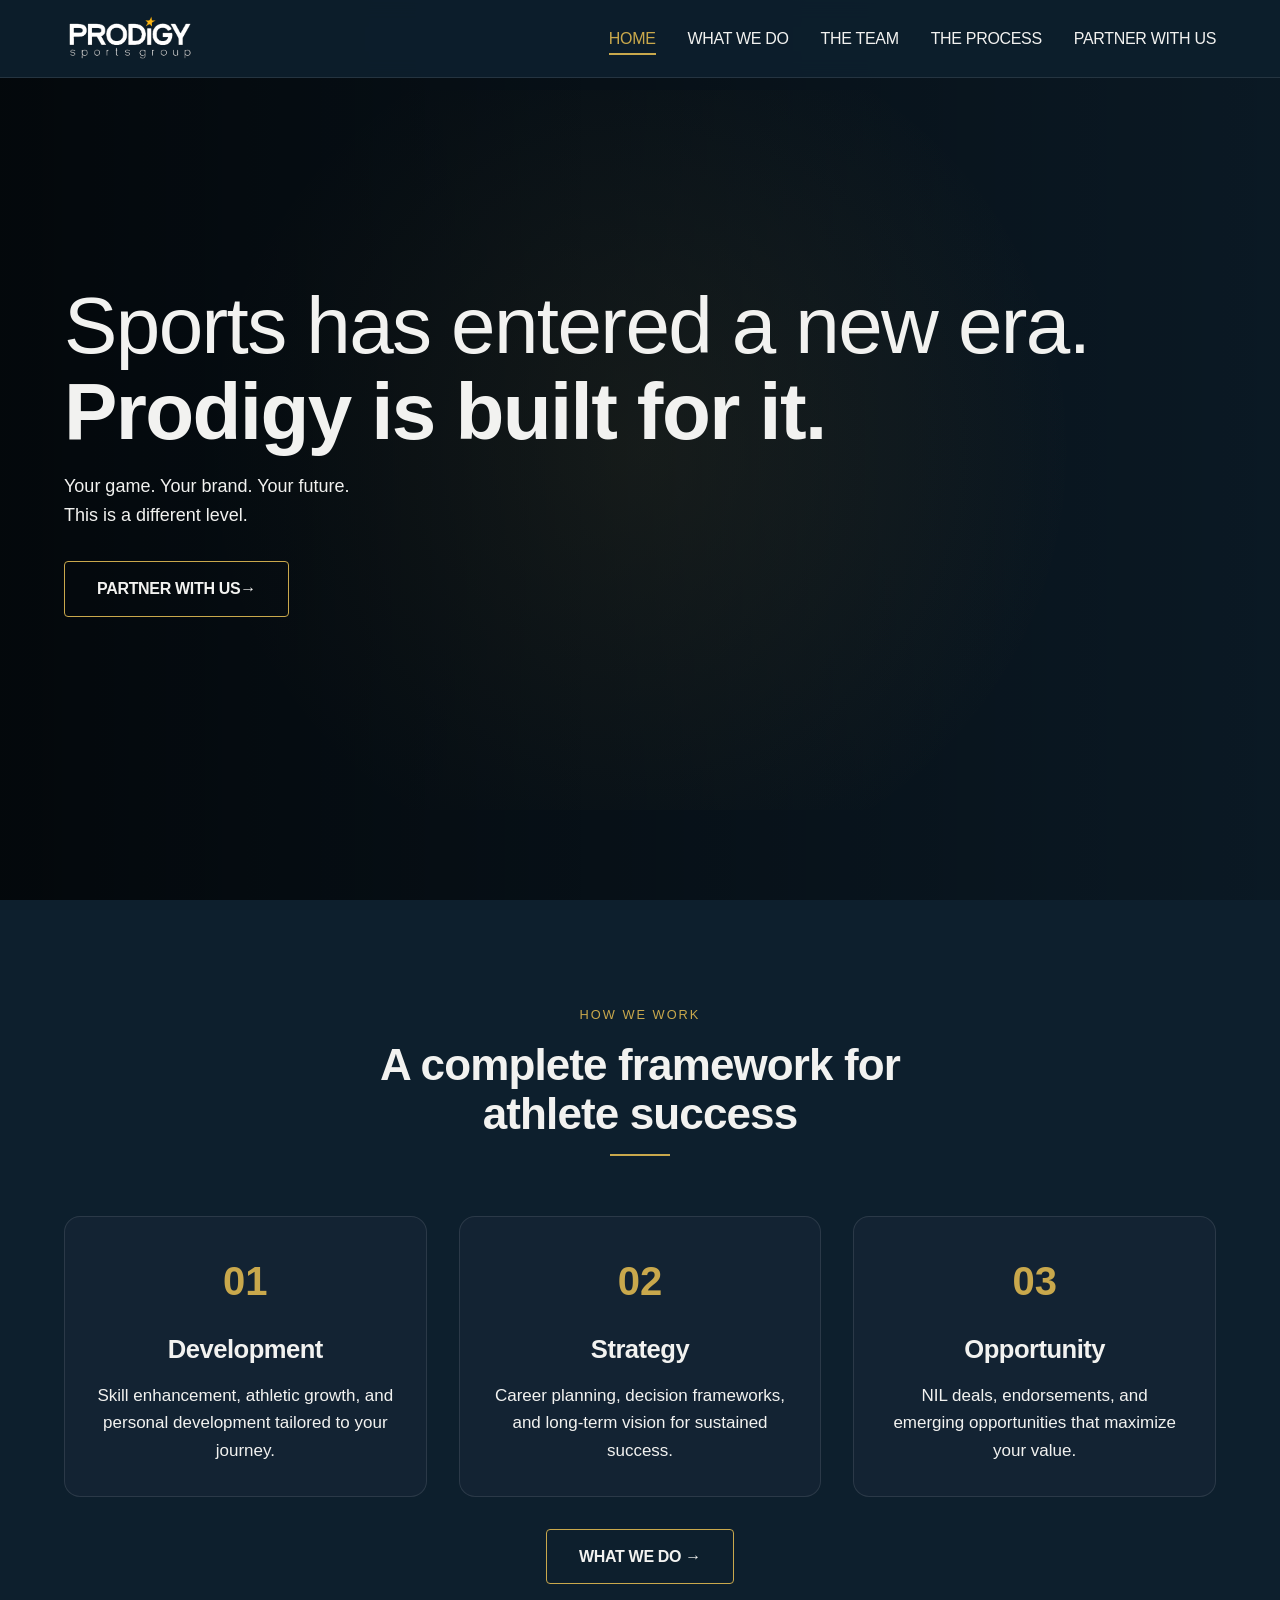
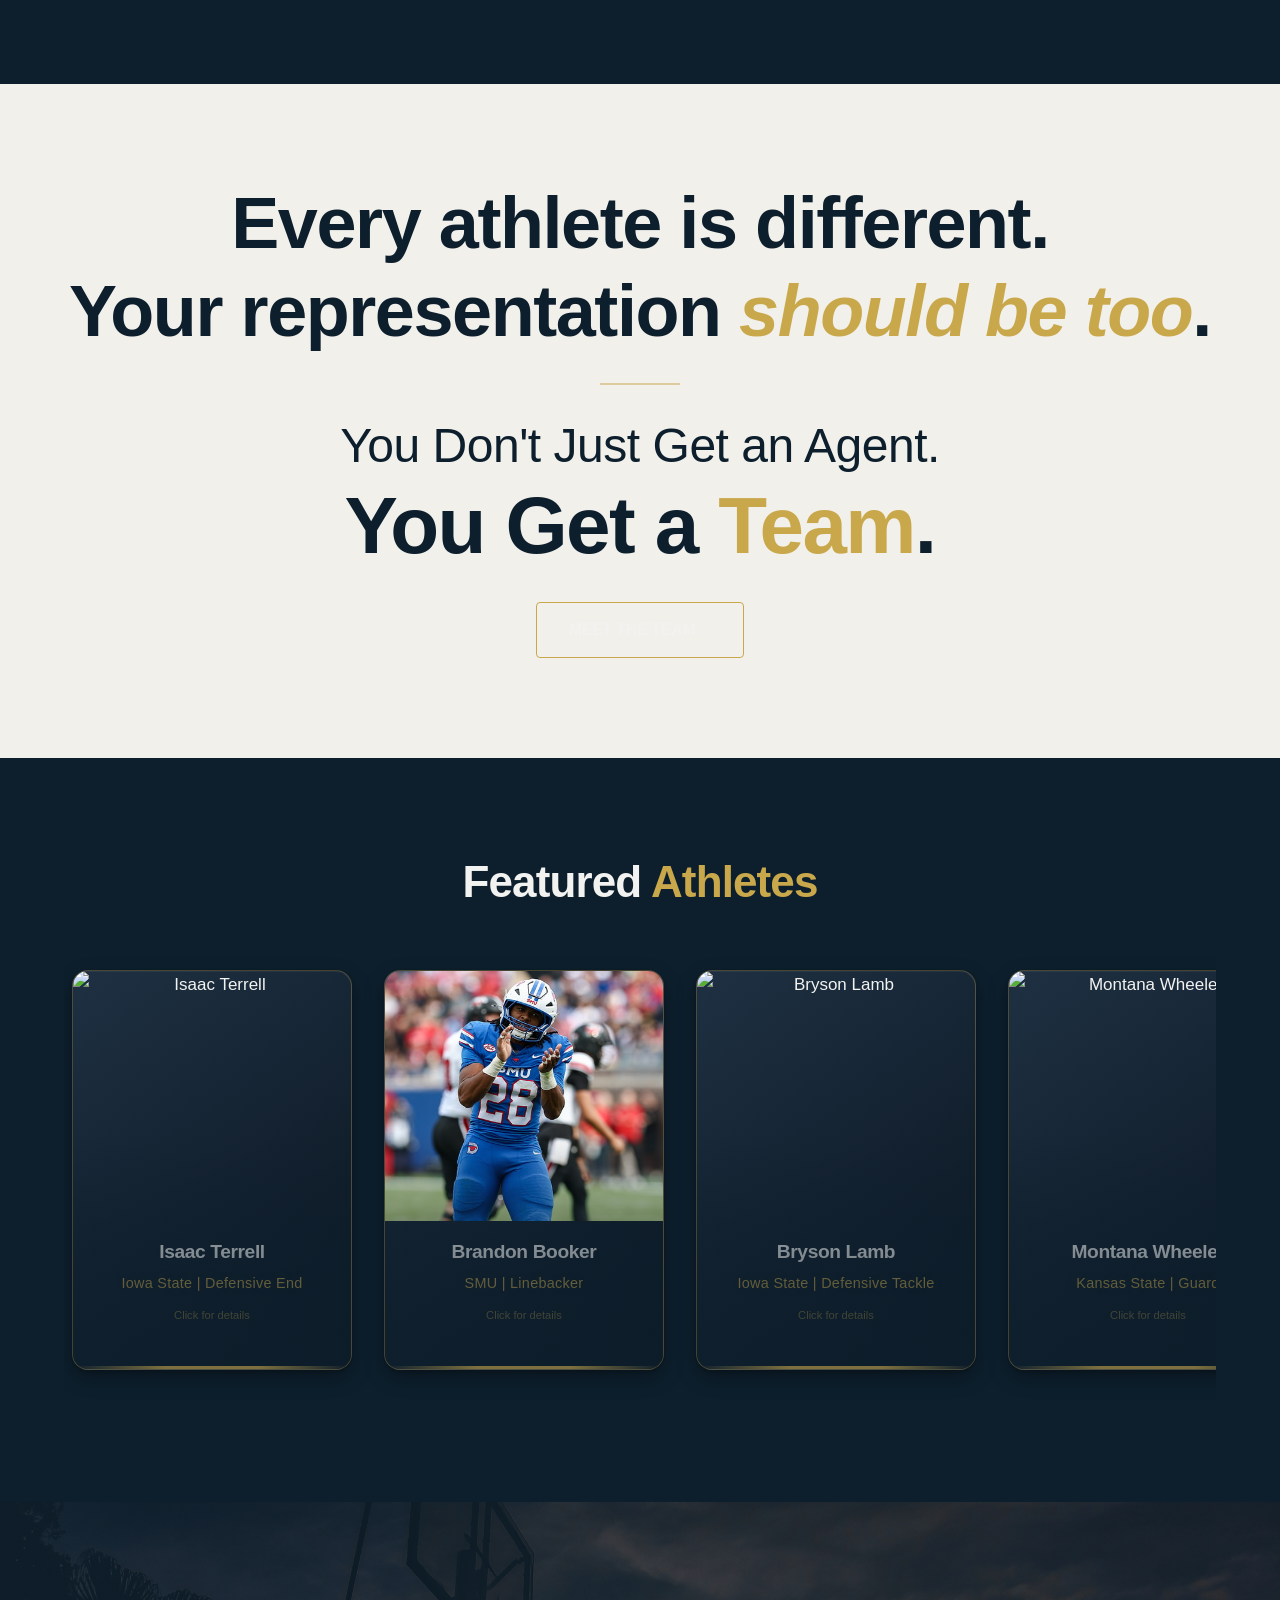
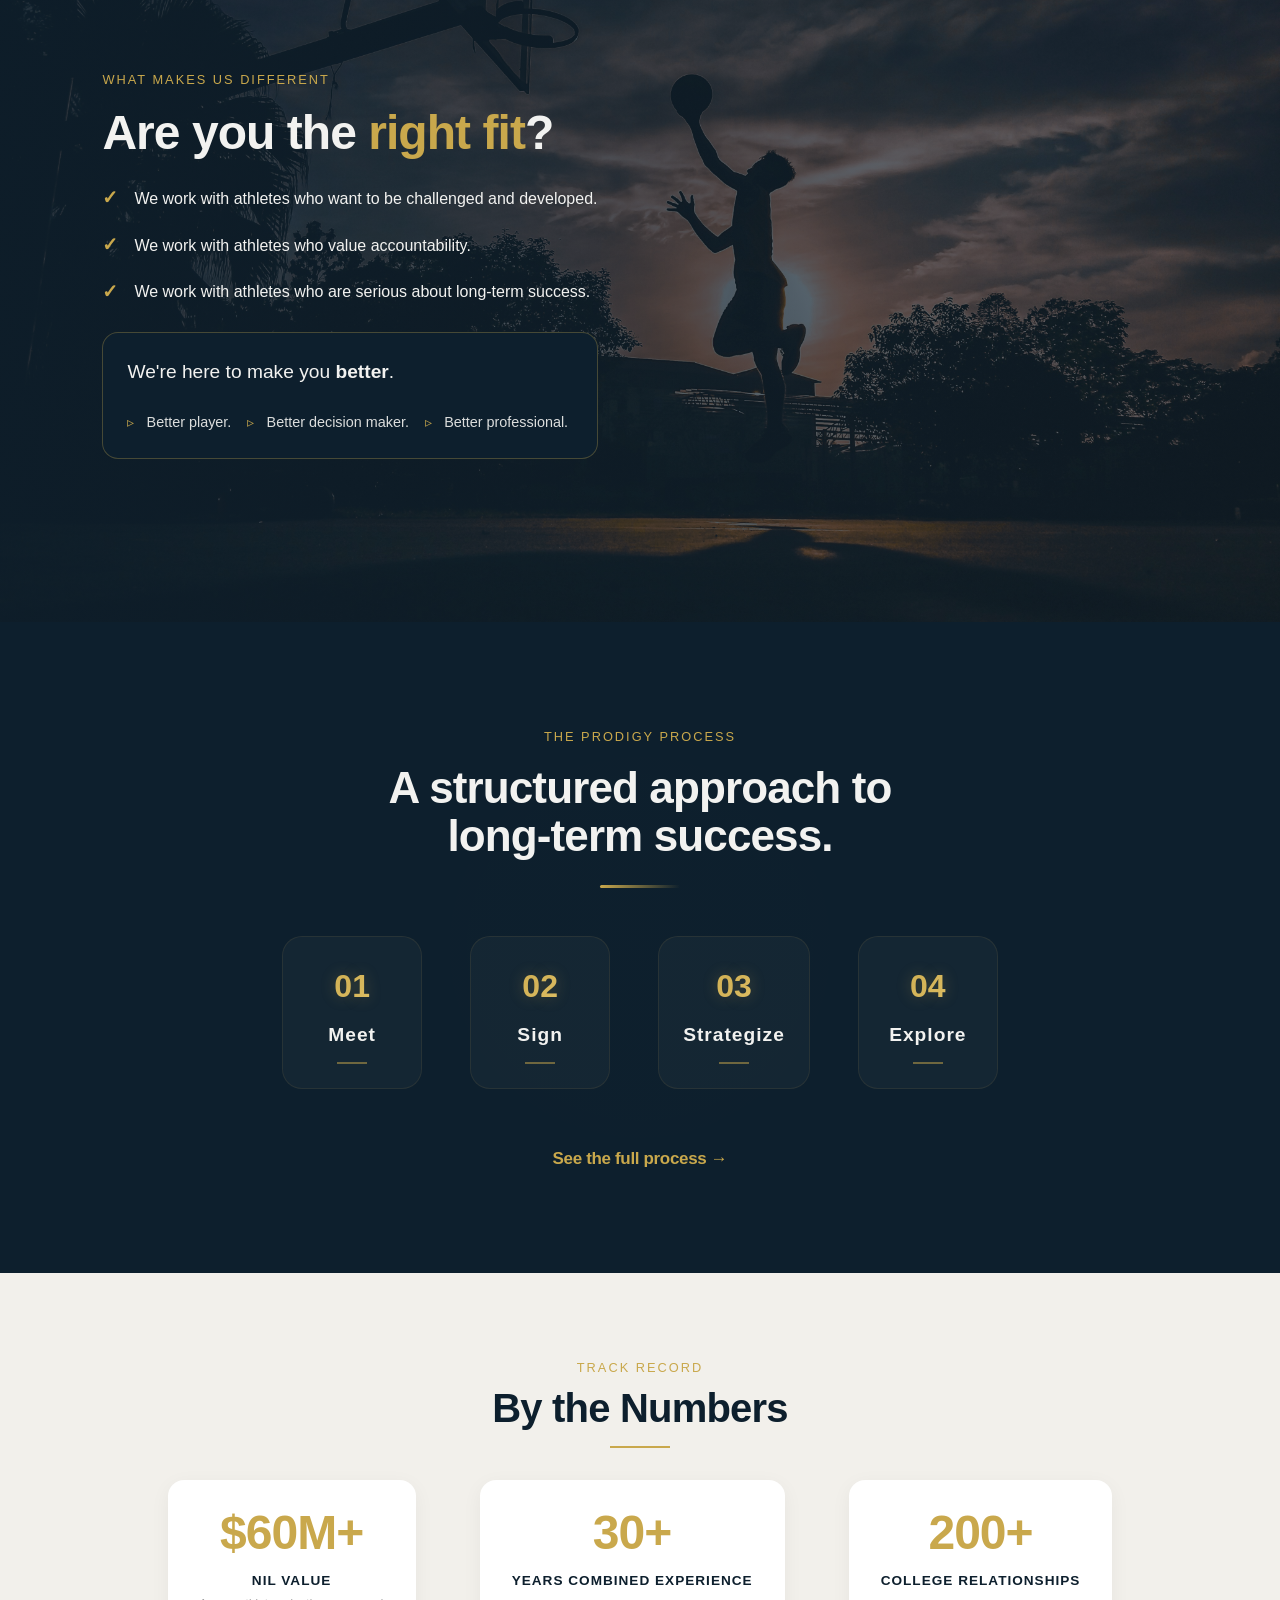
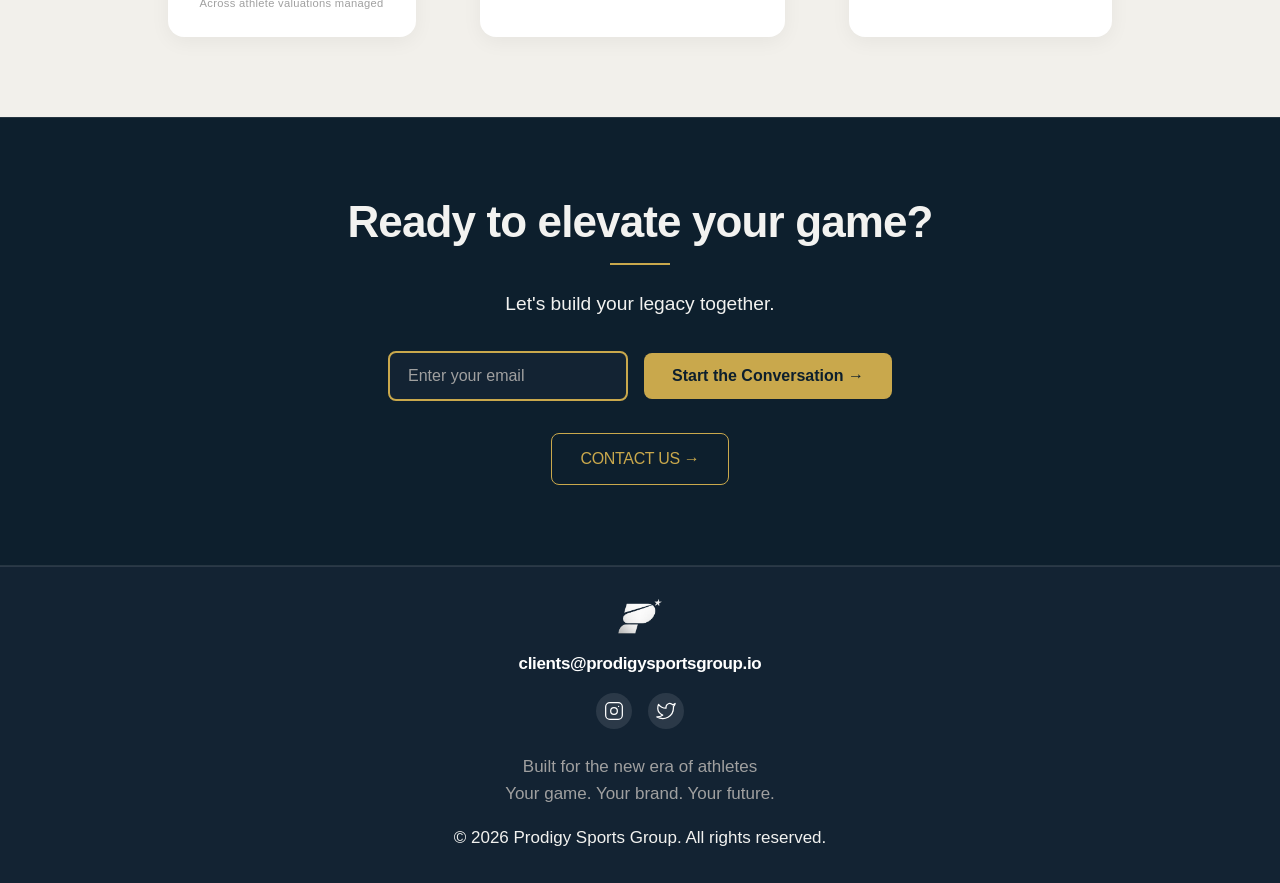
==== commit 5ce5dd08: "Update index.html" ====
--- a/index.html
+++ b/index.html
@@ -1,4 +1,4 @@
-<!DOCTYPE html>
+﻿<!DOCTYPE html>
 <html lang="en">
 <head>
     <meta charset="UTF-8">
@@ -107,7 +107,7 @@
                 <div class="flip-card">
                     <div class="flip-card-inner">
                         <div class="flip-card-front">
-                            <img src="images/athlete1.jpg" alt="Isaac Terrell">
+                            <img src="images/IsaacTerell.jpg" alt="Isaac Terrell">
                             <h3>Isaac Terrell</h3>
                             <p>Iowa State | Defensive End</p>
                             <span class="flip-hint">Click for details</span>
@@ -151,7 +151,7 @@
                 <div class="flip-card">
                     <div class="flip-card-inner">
                         <div class="flip-card-front">
-                            <img src="images/athlete3.png" alt="Bryson Lamb">
+                            <img src="images/BrysonLamb.jpg" alt="Bryson Lamb">
                             <h3>Bryson Lamb</h3>
                             <p>Iowa State | Defensive Tackle</p>
                             <span class="flip-hint">Click for details</span>
@@ -173,9 +173,9 @@
                 <div class="flip-card">
                     <div class="flip-card-inner">
                         <div class="flip-card-front">
-                            <img src="images/athlete4.jpg" alt="Montana Wheeler">
+                            <img src="images/MontanaW.jpg" alt="Montana Wheeler">
                             <h3>Montana Wheeler</h3>
-                            <p>Bradley | Guard</p>
+                            <p>Kansas State | Guard</p>
                             <span class="flip-hint">Click for details</span>
                         </div>
                         <div class="flip-card-back">
@@ -195,13 +195,13 @@
                 <div class="flip-card">
                     <div class="flip-card-inner">
                         <div class="flip-card-front">
-                            <img src="images/athlete5.jpg" alt="Eric Fielder">
-                            <h3>Eric Fielder</h3>
+                            <img src="images/athlete5.jpg" alt="Eric Fiedler">
+                            <h3>Eric Fiedler</h3>
                             <p>Colorado St | Forward</p>
                             <span class="flip-hint">Click for details</span>
                         </div>
                         <div class="flip-card-back">
-                            <h3>Eric Fielder</h3>
+                            <h3>Eric Fiedler</h3>
                             <div class="athlete-details">
                                 <p><span>Height:</span> 6'8</p>
                                 <p><span>Weight:</span> 210 lbs</p>
@@ -217,18 +217,18 @@
                 <div class="flip-card">
                     <div class="flip-card-inner">
                         <div class="flip-card-front">
-                            <img src="images/athlete6.jpg" alt="Daelyn Russell">
-                            <h3>Daelyn Russell</h3>
+                            <img src="images/athlete6.jpg" alt="Daylen Russell">
+                            <h3>Daylen Russell</h3>
                             <p>Louisville | Defensive Tackle</p>
                             <span class="flip-hint">Click for details</span>
                         </div>
                         <div class="flip-card-back">
-                            <h3>Daelyn Russell</h3>
+                            <h3>Daylen Russell</h3>
                             <div class="athlete-details">
                                 <p><span>Height:</span> 6'3</p>
                                 <p><span>Weight:</span> 300 lbs</p>
                                 <p><span>School:</span> Louisville</p>
-                                <p><span>Class:</span> Sophomore</p>
+                                <p><span>Class:</span> Freshmen</p>
                                 <p><span>Stats:</span> N/A</p>
                             </div>
                             <span class="flip-back-hint">Click to flip back</span>
@@ -239,7 +239,7 @@
                 <div class="flip-card">
                     <div class="flip-card-inner">
                         <div class="flip-card-front">
-                            <img src="images/athlete7.jpg" alt="JT Rock">
+                            <img src="images/JTRock.jpg" alt="JT Rock">
                             <h3>JT Rock</h3>
                             <p>Kansas State | Center</p>
                             <span class="flip-hint">Click for details</span>
@@ -258,12 +258,7 @@
                     </div>
                 </div>
             </div>
-            <div class="scroll-indicators">
-                <button class="scroll-arrow left" aria-label="Scroll left">←</button>
-                <span class="scroll-text">Scroll to see more →</span>
-                <button class="scroll-arrow right" aria-label="Scroll right">→</button>
-            </div>
-        </section>
+        </section> 
 
         <!-- Image-Led Section  -->
         <section class="image-led-hero">
--- a/css/styles.css
+++ b/css/styles.css
@@ -1,4 +1,4 @@
-﻿
+
 
 /* ============================================
    1. GLOBAL VARIABLES & RESET
@@ -210,6 +210,7 @@
         }
 
 /* Mobile menu button - hidden on desktop */
+/* Mobile menu - base styles */
 .menu-toggle {
     display: none;
     background: none;
@@ -228,7 +229,7 @@
         transition: all 0.3s ease;
     }
 
-/* Show hamburger on mobile */
+/* Show on mobile only */
 @media (max-width: 768px) {
     .menu-toggle {
         display: block;
@@ -257,7 +258,7 @@
             right: 0;
         }
 
-    /* Hamburger animation when open */
+    /* Hamburger animation */
     .menu-toggle.active span:nth-child(1) {
         transform: rotate(45deg) translate(5px, 5px);
     }
@@ -370,19 +371,10 @@
 }
 
 /* Featured Athletes */
-
-
-.athletes-grid {
-    display: grid !important;
-    grid-template-columns: repeat(3, 1fr) !important;
-    gap: 2rem !important;
-    max-width: 1200px !important;
-    margin: 0 auto !important;
-}
-
 .featured-athletes {
     text-align: center;
     padding: 100px 5%;
+    overflow: hidden;
 }
 
     .featured-athletes h2 {
@@ -390,34 +382,111 @@
         margin-bottom: 3rem;
     }
 
-.athletes-grid-container {
-    display: block !important;
-}
-
-/* Card container */
+/* Horizontal scroll container */
+.athletes-scroll-container {
+    position: relative;
+    width: 100%;
+    margin: 0 auto;
+    overflow-x: auto;
+    overflow-y: visible;
+    -webkit-overflow-scrolling: touch;
+    scrollbar-width: thin;
+}
+
+/* Horizontal scroll grid */
+.athletes-grid {
+    display: flex !important;
+    flex-direction: row !important;
+    flex-wrap: nowrap !important;
+    gap: 2rem !important;
+    overflow-x: auto !important;
+    scroll-behavior: smooth;
+    padding: 1rem 0.5rem 2rem 0.5rem;
+    margin: 0 auto;
+}
+
+    /* Hide scrollbar on Chrome/Safari while keeping functionality */
+    .athletes-grid::-webkit-scrollbar {
+        height: 6px;
+    }
+
+    .athletes-grid::-webkit-scrollbar-track {
+        background: var(--color-border);
+        border-radius: 10px;
+    }
+
+    .athletes-grid::-webkit-scrollbar-thumb {
+        background: var(--color-gold);
+        border-radius: 10px;
+    }
+
+    /* Individual cards - fixed width in horizontal scroll */
+    .athletes-grid .flip-card {
+        flex: 0 0 auto !important;
+        width: 280px;
+        min-width: 280px;
+    }
+
+/* Scroll indicators (arrows) */
+.scroll-indicators {
+    display: flex;
+    justify-content: center;
+    align-items: center;
+    gap: 1rem;
+    margin-top: 1.5rem;
+}
+
+.scroll-arrow {
+    background: rgba(201, 168, 76, 0.1);
+    border: none;
+    color: var(--color-gold);
+    font-size: 1.2rem;
+    cursor: pointer;
+    padding: 8px 12px;
+    border-radius: 50%;
+    transition: all 0.3s ease;
+}
+
+    .scroll-arrow:hover {
+        background: var(--color-gold);
+        color: var(--color-text-dark);
+        transform: scale(1.1);
+    }
+
+.scroll-text {
+    color: var(--color-text-muted);
+    font-size: 0.8rem;
+}
+
+/* Hide scroll indicators on mobile if preferred */
+@media (max-width: 768px) {
+    .scroll-text {
+        display: none;
+    }
+}
+
+/* Flip card sizing remains the same */
 .flip-card {
     background-color: transparent;
-    width: 100%;
+    width: 280px;
     height: 400px;
     perspective: 1000px;
     cursor: pointer;
 }
 
-/* Card inner */
 .flip-card-inner {
     position: relative;
     width: 100%;
     height: 100%;
+    text-align: center;
     transition: transform 0.6s;
     transform-style: preserve-3d;
 }
 
-/* Flipped state */
 .flip-card.flipped .flip-card-inner {
     transform: rotateY(180deg);
 }
 
-/* Front and back shared */
 .flip-card-front, .flip-card-back {
     position: absolute;
     width: 100%;
@@ -427,51 +496,28 @@
     overflow: hidden;
 }
 
-/* FRONT CARD */
 .flip-card-front {
     background: linear-gradient(145deg, #1e3042, #0a1520);
     border: 1px solid rgba(201, 168, 76, 0.3);
-    box-shadow: inset 0 1px 0 rgba(255, 255, 255, 0.05), 0 8px 20px rgba(0, 0, 0, 0.3), 0 2px 4px rgba(0, 0, 0, 0.2);
-    transform: translateY(0);
-    transition: all 0.3s ease;
-}
-
-    .flip-card-front:hover {
-        transform: translateY(-4px);
-        box-shadow: inset 0 1px 0 rgba(255, 255, 255, 0.08), 0 15px 30px rgba(0, 0, 0, 0.4), 0 0 0 1px rgba(201, 168, 76, 0.2);
-    }
-
+    display: flex;
+    flex-direction: column;
+}
 
     .flip-card-front img {
         width: 100%;
         height: 250px;
         object-fit: cover;
-        box-shadow: inset 0 -20px 20px -10px rgba(0, 0, 0, 0.5);
-        position: relative;
-    }
-
-        .flip-card-front img::after {
-            content: '';
-            position: absolute;
-            bottom: 0;
-            left: 0;
-            right: 0;
-            height: 50px;
-            background: linear-gradient(to top, rgba(0,0,0,0.6), transparent);
-        }
+    }
 
     .flip-card-front h3 {
         margin: 1rem 0 0.25rem;
         font-size: 1.2rem;
         color: var(--color-text-primary);
-        font-weight: 700;
     }
 
     .flip-card-front p {
         font-size: 0.9rem;
         color: var(--color-gold) !important;
-        font-weight: 500;
-        letter-spacing: 0.3px;
         margin-bottom: 0.5rem;
     }
 
@@ -482,7 +528,6 @@
     opacity: 0.7;
 }
 
-/* BACK CARD */
 .flip-card-back {
     background: var(--color-gold);
     color: var(--color-text-dark);
@@ -495,7 +540,6 @@
 
     .flip-card-back h3 {
         margin-bottom: 1rem;
-        font-size: 1.3rem;
         color: var(--color-text-dark);
     }
 
@@ -522,35 +566,6 @@
     margin-top: 1rem;
     display: block;
     text-align: center;
-}
-
-
-.featured-athletes h2 {
-    text-align: center;
-    margin-bottom: 3rem;
-}
-
-    .featured-athletes h2 .gold-text {
-        color: var(--color-gold);
-    }
-
-/* ===== MOBILE: FEATURED ATHLETES - 1 COLUMN ===== */
-@media (max-width: 768px) {
-    .athletes-grid {
-        grid-template-columns: 1fr !important;
-        gap: 1.5rem;
-        max-width: 320px;
-        margin: 0 auto;
-    }
-
-    .flip-card {
-        height: 380px;
-        width: 100%;
-    }
-
-    .flip-card-front img {
-        height: 220px;
-    }
 }
 
 /* 1. Fit Item Text - Force White */
@@ -1670,7 +1685,6 @@
 .founder-content {
     flex: 2;
 }
-
     .founder-content h2 {
         font-size: 2.5rem;
         margin-bottom: 1rem;
@@ -2634,3 +2648,115 @@
         font-size: 2.5rem;
     }
 }
+
+/* ===== ENHANCED ATHLETE CARDS ===== */
+
+/* Front card enhancements - add these to existing .flip-card-front */
+.flip-card-front {
+    background: linear-gradient(145deg, #1e3042, #0a1520);
+    border: 1px solid rgba(201, 168, 76, 0.3);
+    box-shadow: inset 0 1px 0 rgba(255, 255, 255, 0.05), 0 8px 20px rgba(0, 0, 0, 0.3), 0 2px 4px rgba(0, 0, 0, 0.2);
+    transform: translateY(0);
+    transition: all 0.3s ease;
+    position: relative;
+}
+
+.flip-card-front:hover {
+    transform: translateY(-6px);
+    box-shadow: inset 0 1px 0 rgba(255, 255, 255, 0.08), 0 15px 30px rgba(0, 0, 0, 0.4), 0 0 30px rgba(201, 168, 76, 0.2), 0 0 0 1px rgba(201, 168, 76, 0.3);
+    border-color: rgba(201, 168, 76, 0.6);
+}
+
+/* Gold accent strip at bottom of card */
+.flip-card-front::before {
+    content: '';
+    position: absolute;
+    bottom: 0;
+    left: 0;
+    right: 0;
+    height: 3px;
+    background: linear-gradient(90deg, transparent, var(--color-gold), var(--color-gold), transparent);
+    z-index: 2;
+    opacity: 0.6;
+    transition: opacity 0.3s ease;
+}
+
+.flip-card-front:hover::before {
+    opacity: 1;
+}
+
+/* Gradient overlay on image for text contrast */
+.flip-card-front::after {
+    content: '';
+    position: absolute;
+    bottom: 0;
+    left: 0;
+    right: 0;
+    height: 60%;
+    background: linear-gradient(to top, rgba(13, 31, 45, 0.9), rgba(13, 31, 45, 0.6), transparent);
+    pointer-events: none;
+    opacity: 0.8;
+    transition: opacity 0.3s ease;
+}
+
+.flip-card-front:hover::after {
+    opacity: 0.4;
+}
+
+/* Image hover zoom */
+.flip-card-front img {
+    width: 100%;
+    height: 250px;
+    object-fit: cover;
+    transition: transform 0.4s ease;
+}
+
+.flip-card-front:hover img {
+    transform: scale(1.05);
+}
+
+/* Gold text glow */
+.flip-card-front p {
+    font-size: 0.9rem;
+    color: var(--color-gold) !important;
+    font-weight: 500;
+    letter-spacing: 0.3px;
+    margin-bottom: 0.5rem;
+    text-shadow: 0 0 15px rgba(201, 168, 76, 0.15);
+}
+
+/* Hint text hover animation */
+.flip-hint {
+    font-size: 0.7rem;
+    color: var(--color-gold);
+    margin-top: 0.25rem;
+    opacity: 0.7;
+    transition: all 0.3s ease;
+}
+
+.flip-card-front:hover .flip-hint {
+    opacity: 1;
+    letter-spacing: 0.5px;
+}
+
+/* Back card gold pulse on flip */
+@keyframes goldPulse {
+    0% { box-shadow: 0 0 0 0 rgba(201, 168, 76, 0.3); }
+    50% { box-shadow: 0 0 20px 5px rgba(201, 168, 76, 0.2); }
+    100% { box-shadow: 0 0 0 0 rgba(201, 168, 76, 0.3); }
+}
+
+.flip-card.flipped .flip-card-back {
+    animation: goldPulse 2s ease-in-out 1;
+}
+
+/* Mobile adjustments */
+@media (max-width: 768px) {
+    .flip-card-front img {
+        height: 200px;
+    }
+    
+    .flip-card-front::after {
+        height: 50%;
+    }
+}
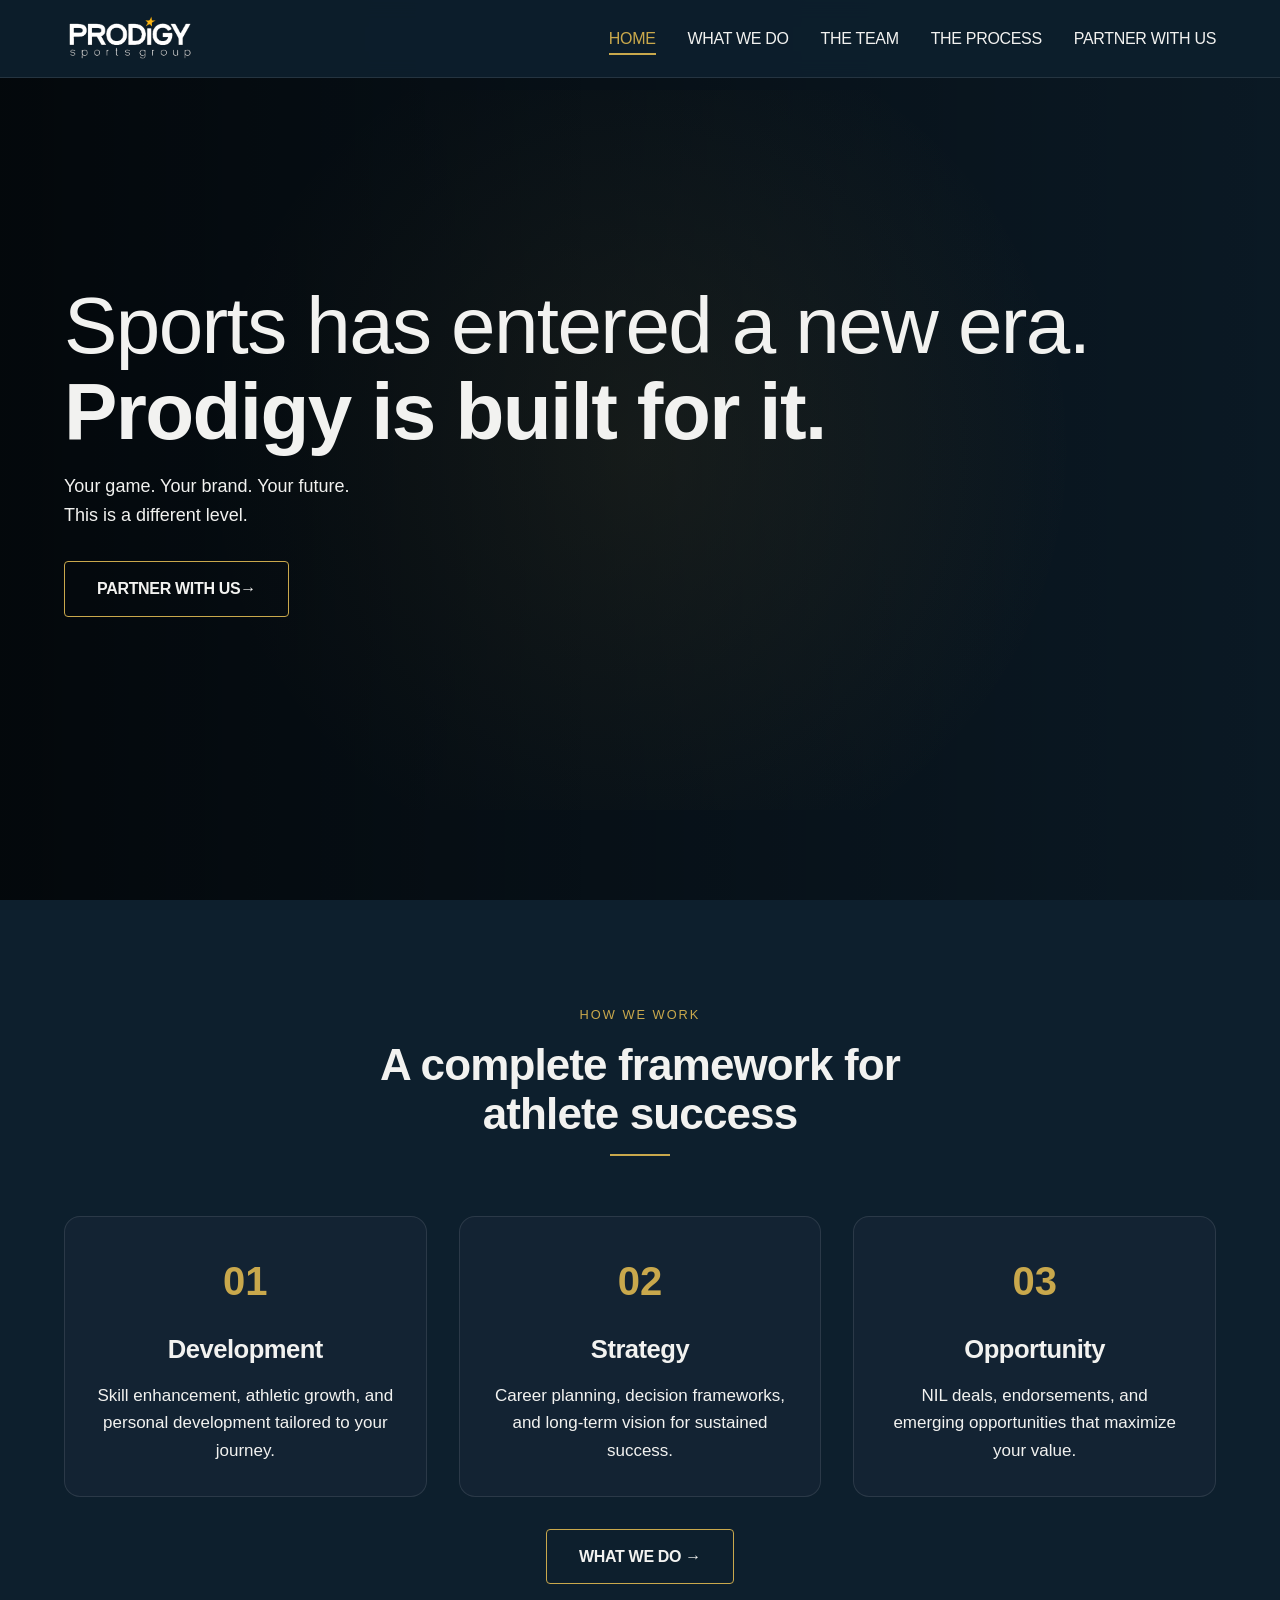
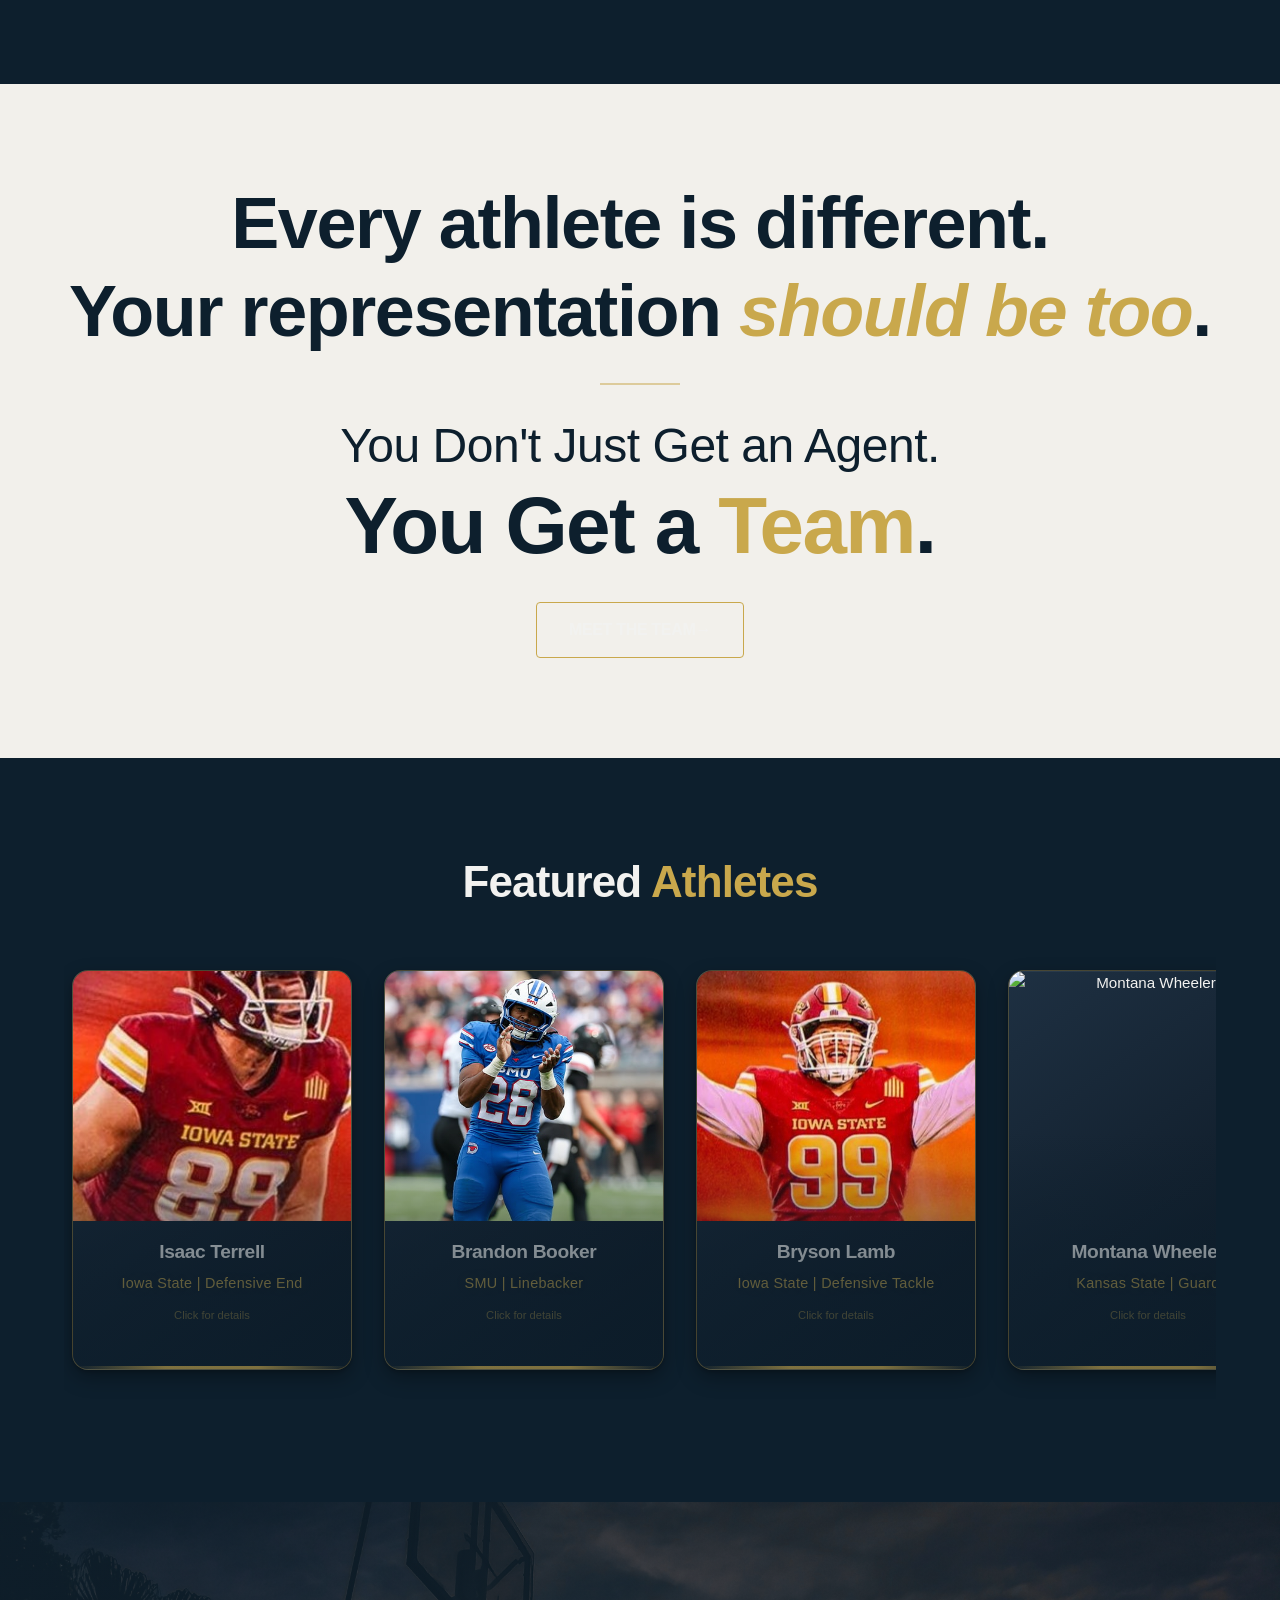
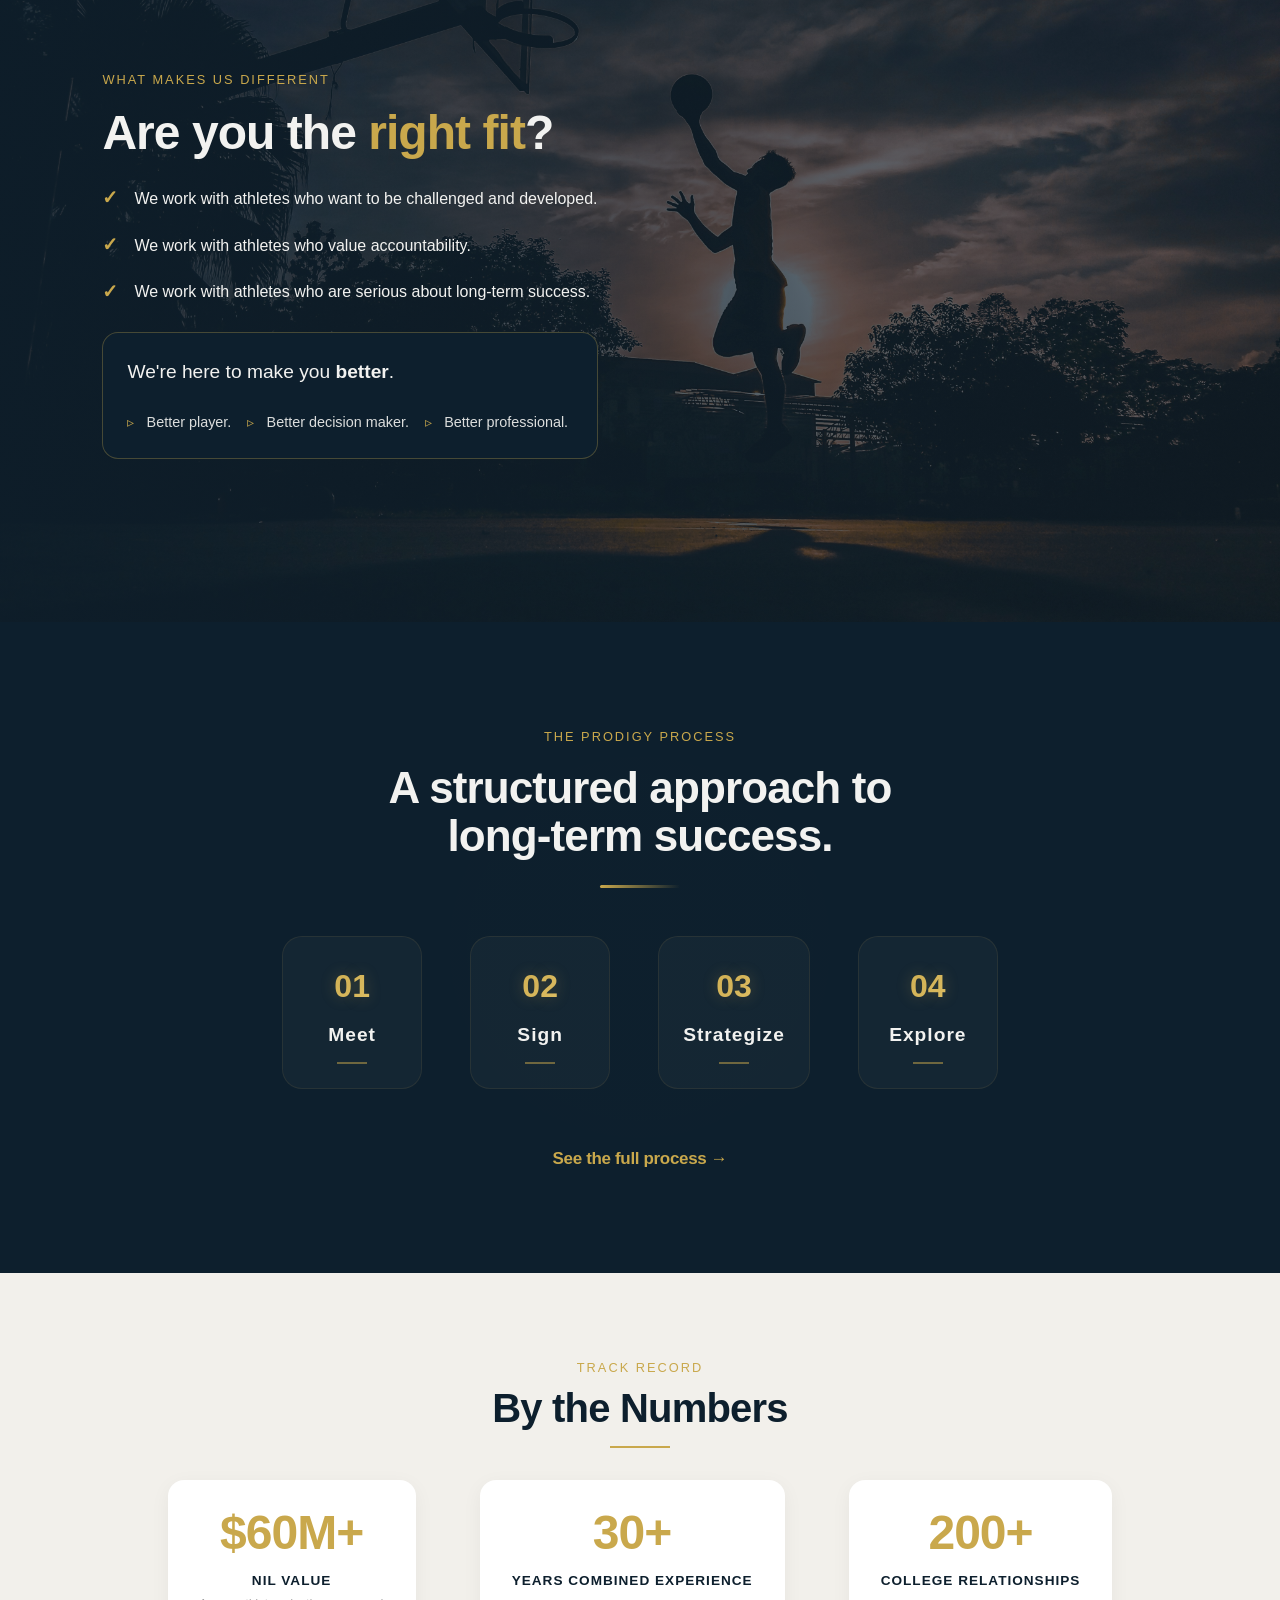
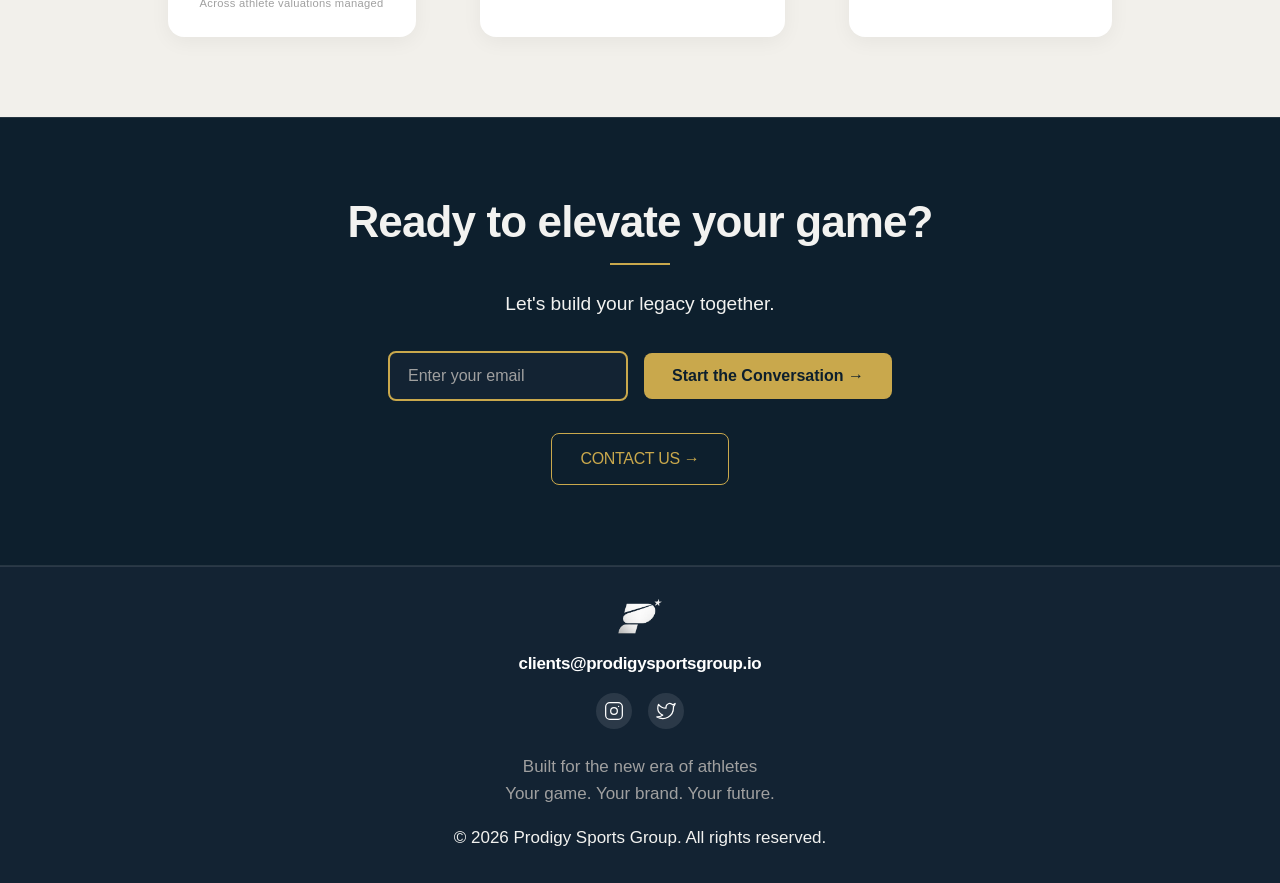
==== commit e4b492f7: "Update index.html" ====
--- a/index.html
+++ b/index.html
@@ -107,7 +107,7 @@
                 <div class="flip-card">
                     <div class="flip-card-inner">
                         <div class="flip-card-front">
-                            <img src="images/IsaacTerell.jpg" alt="Isaac Terrell">
+                            <img src="images/IsaacT.jpg" alt="Isaac Terrell">
                             <h3>Isaac Terrell</h3>
                             <p>Iowa State | Defensive End</p>
                             <span class="flip-hint">Click for details</span>
@@ -151,7 +151,7 @@
                 <div class="flip-card">
                     <div class="flip-card-inner">
                         <div class="flip-card-front">
-                            <img src="images/BrysonLamb.jpg" alt="Bryson Lamb">
+                            <img src="images/BrysonL.jpg" alt="Bryson Lamb">
                             <h3>Bryson Lamb</h3>
                             <p>Iowa State | Defensive Tackle</p>
                             <span class="flip-hint">Click for details</span>
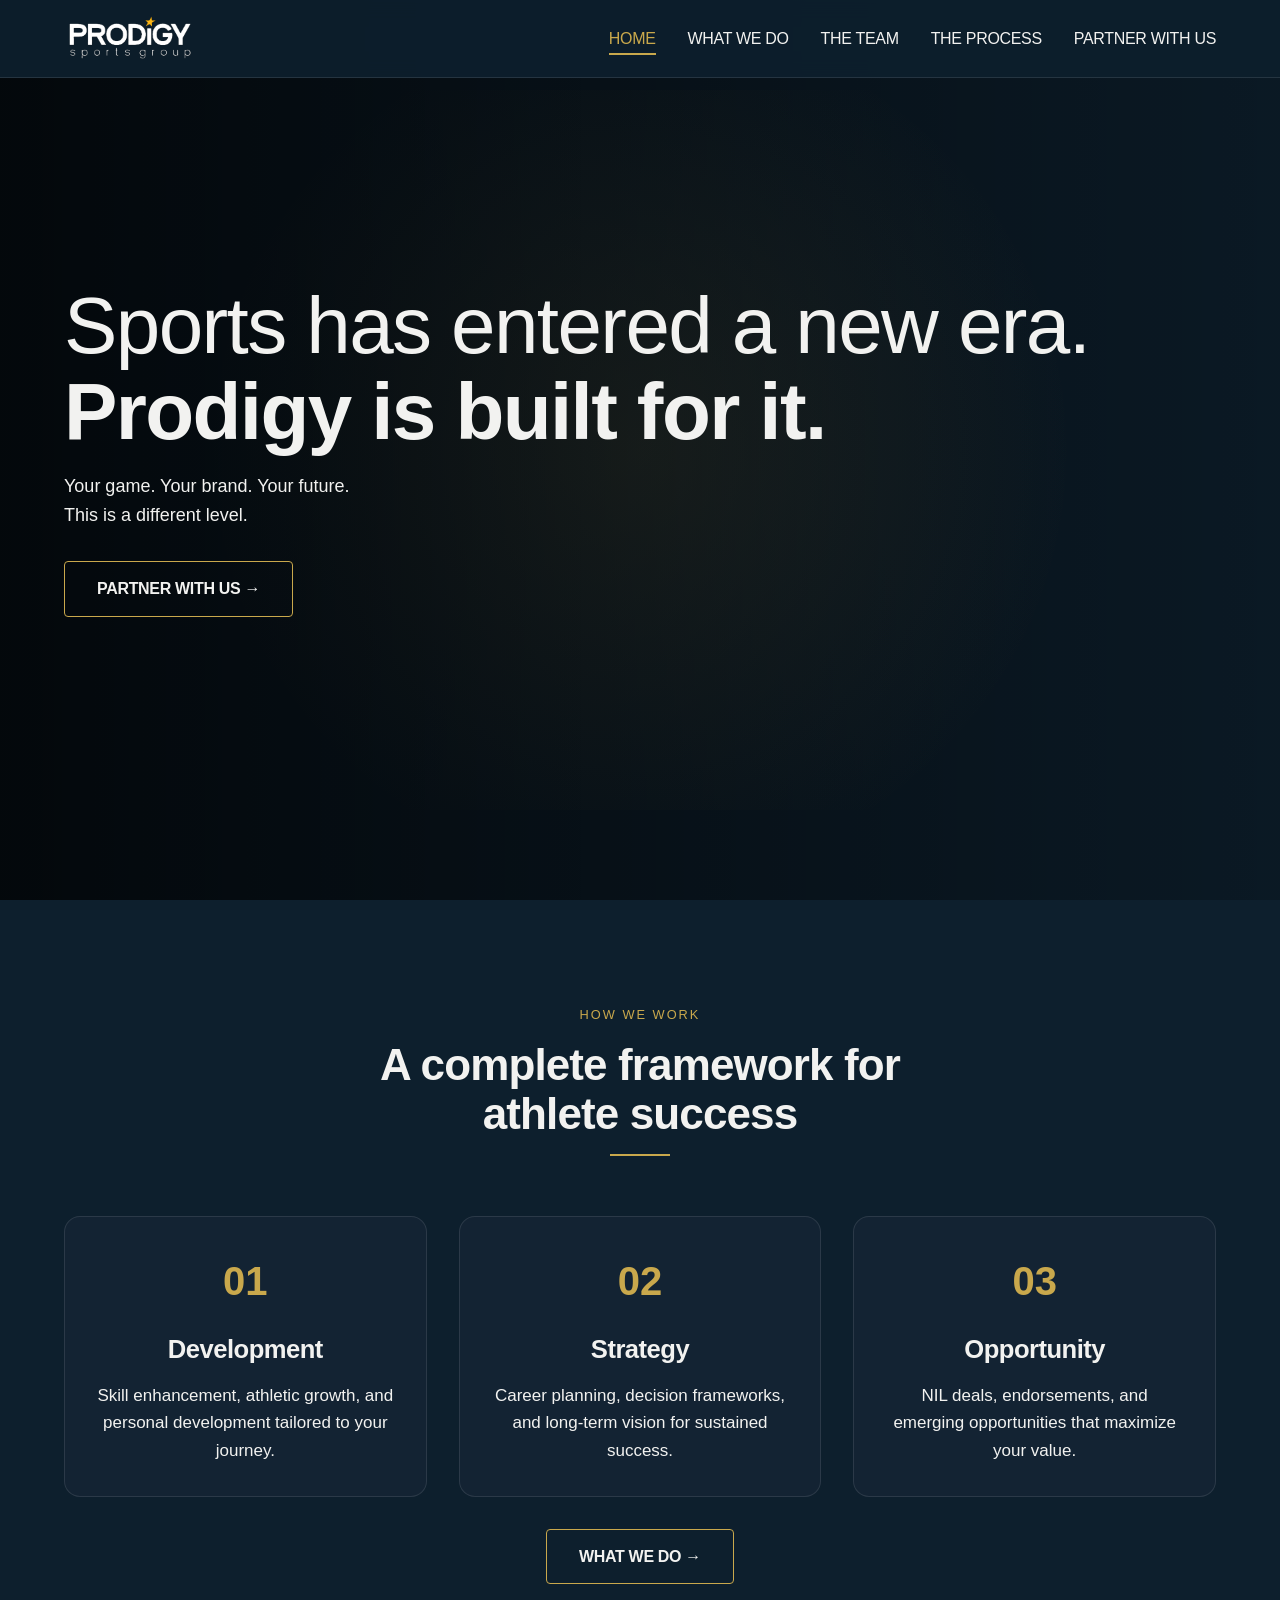
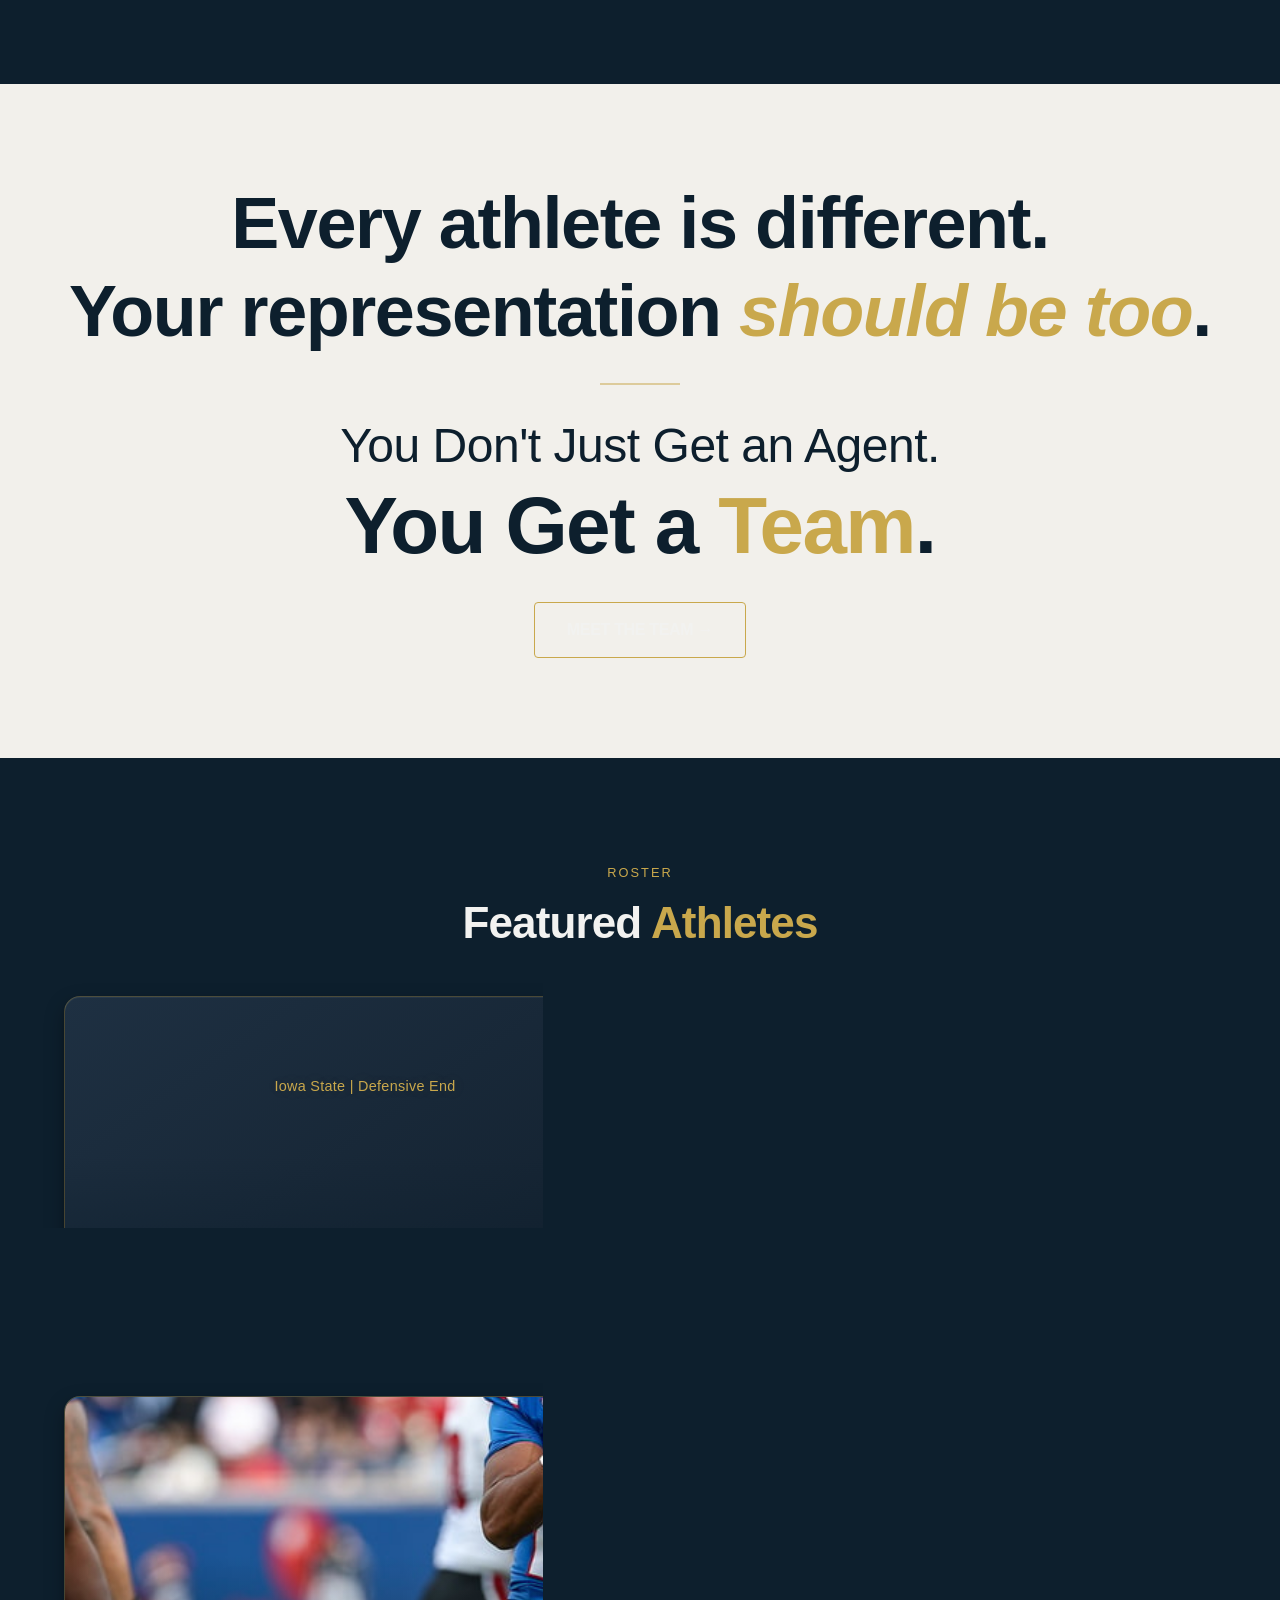
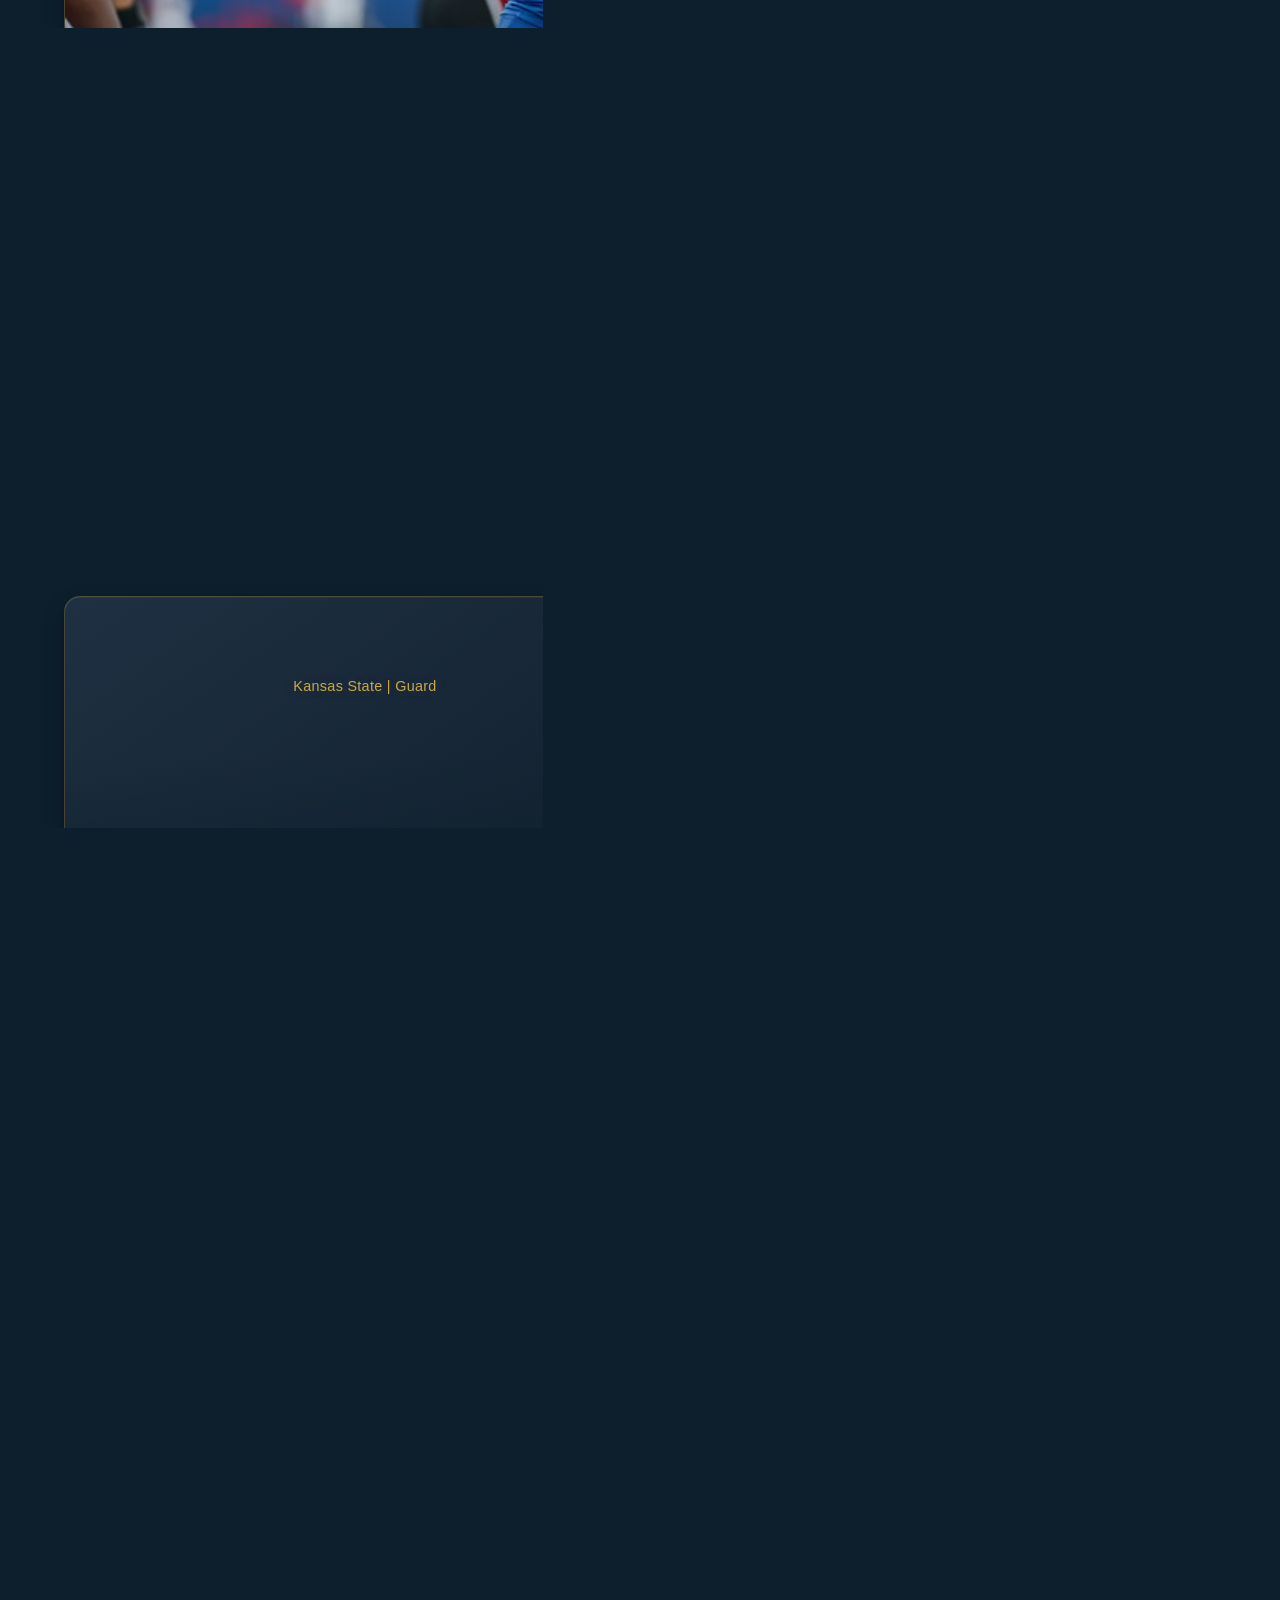
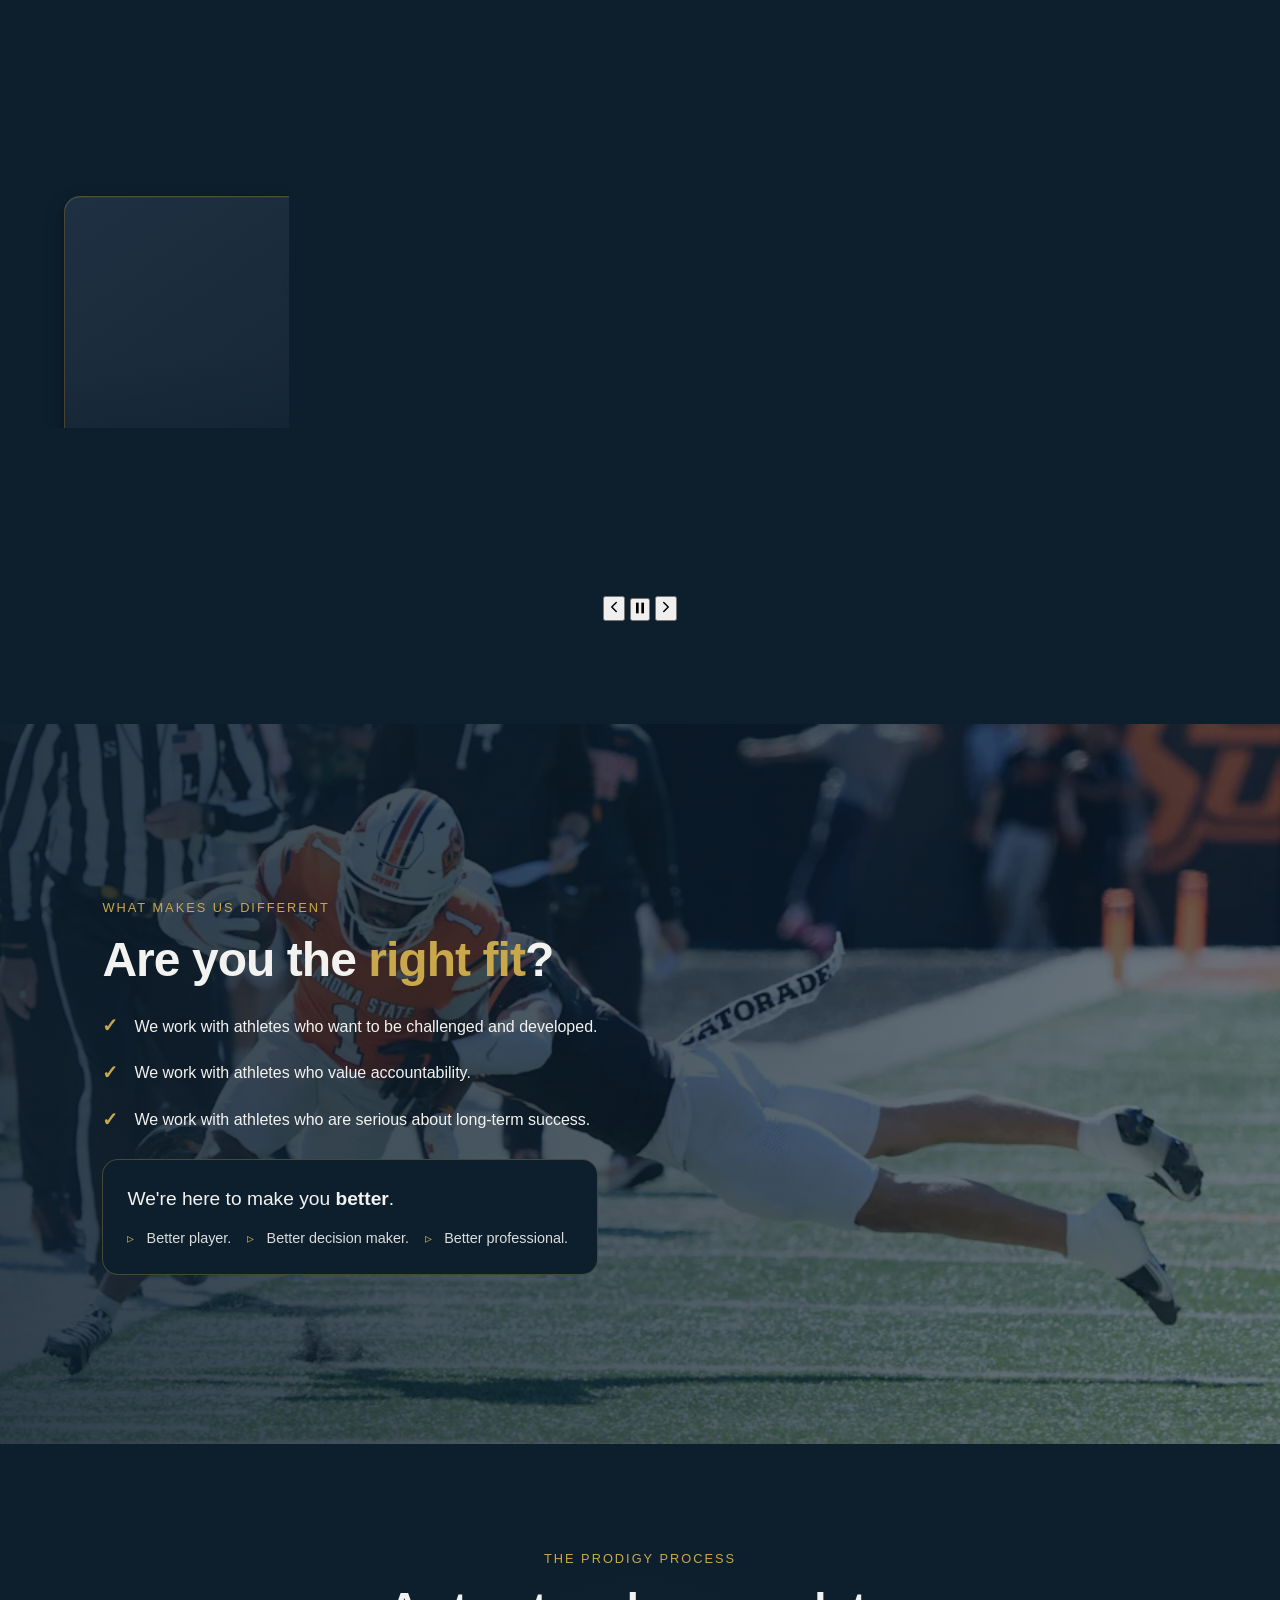
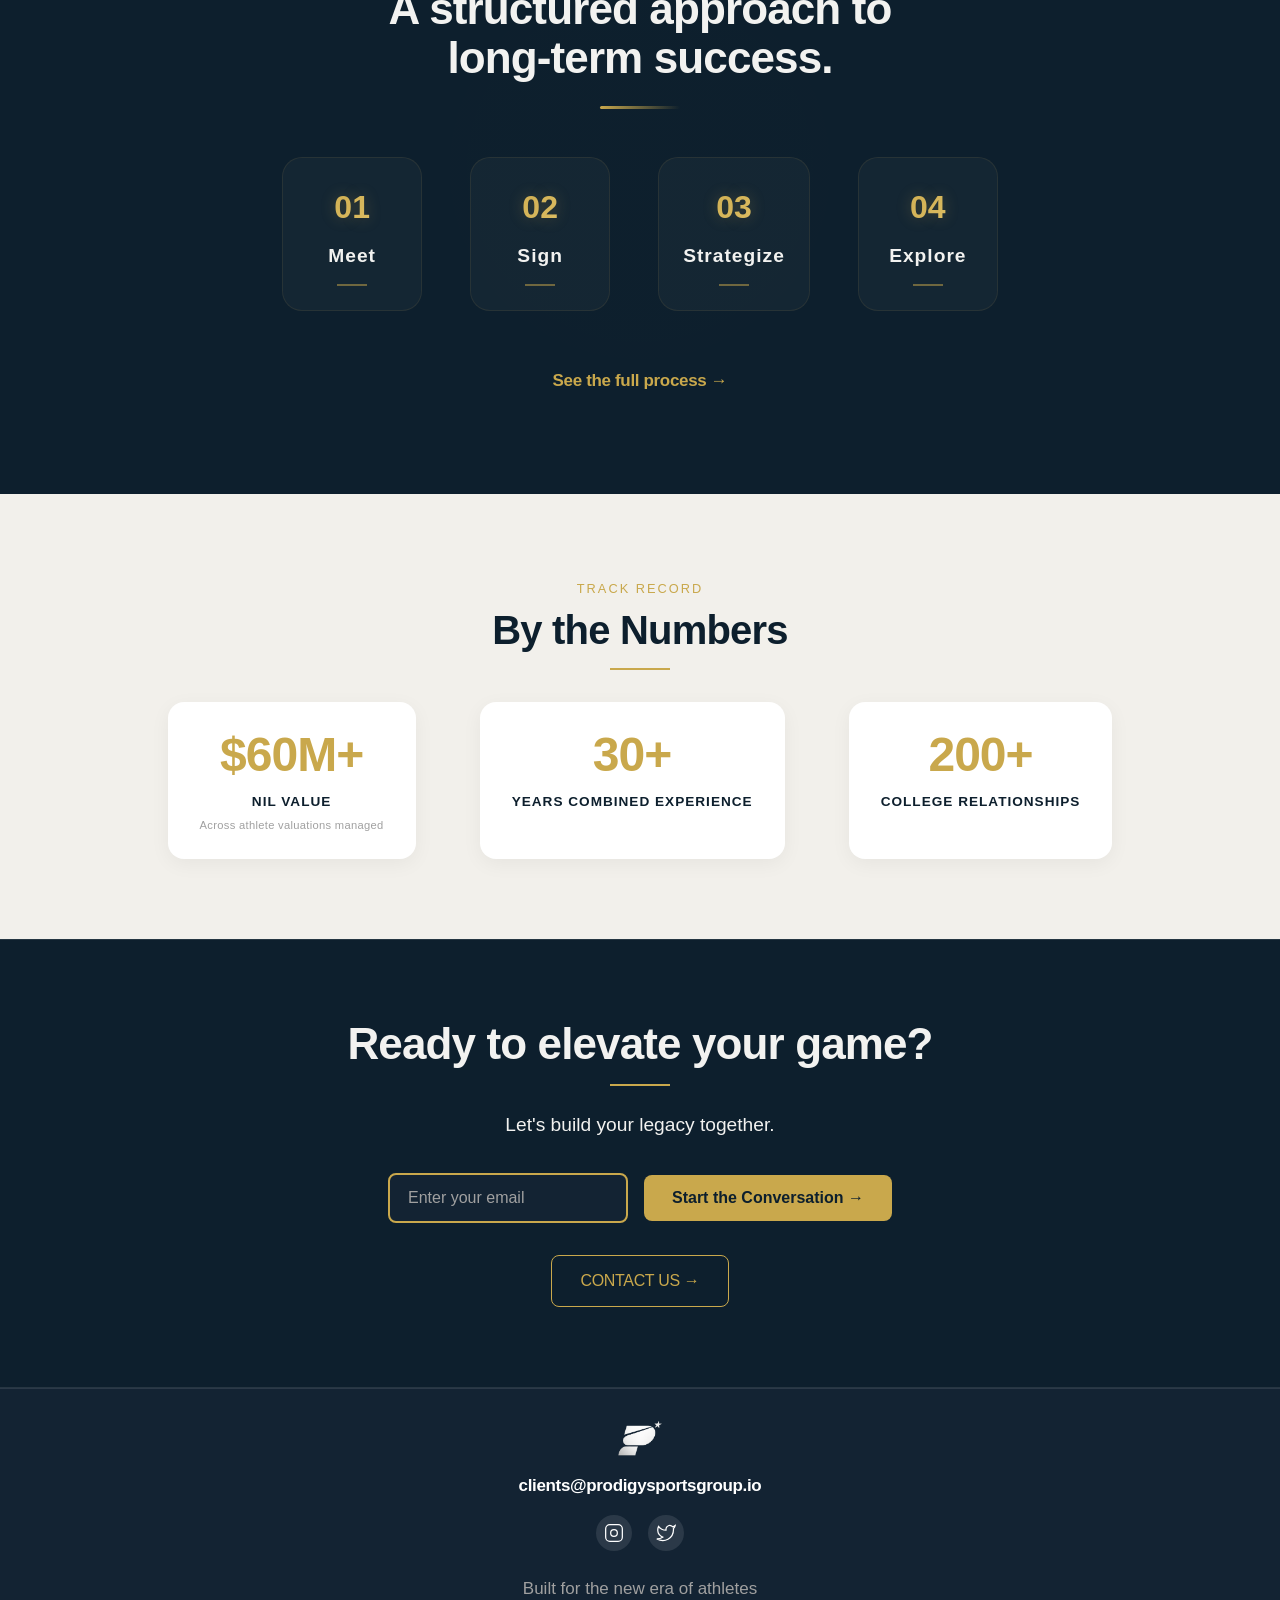
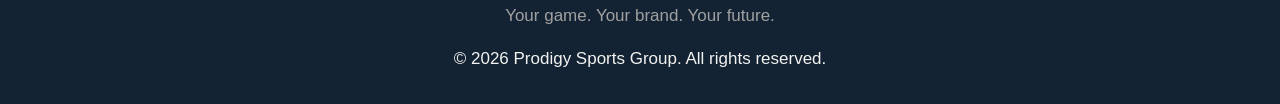
==== commit b9d47e90: "Update index.html new way" ====
--- a/index.html
+++ b/index.html
@@ -1,4 +1,4 @@
-﻿<!DOCTYPE html>
+<!DOCTYPE html>
 <html lang="en">
 <head>
     <meta charset="UTF-8">
@@ -9,7 +9,7 @@
 </head>
 <body>
 
-    <!--  SITE HEADER & NAVIGATION  -->
+    <!-- ===== SITE HEADER & NAVIGATION ===== -->
     <header>
         <nav class="navbar">
             <a href="index.html" class="logo">
@@ -30,29 +30,30 @@
         </nav>
     </header>
 
-    <!-- Hero Section -->
-    <section class="hero-left">
-        <div class="hero-left-container">
-            <div class="hero-left-content">
-                <h1 class="hero-headline">
-                    <span class="headline-line1">Sports has entered a new era.</span>
-                    <span class="headline-line2">Prodigy is built for it.</span>
-                </h1>
-                <p class="hero-supporting">Your game. Your brand. Your future.<br>This is a different level.</p>
-                <a href="contact.html" class="btn btn-secondary">PARTNER WITH US→</a>
-            </div>
-        </div>
-        <div class="hero-video-bg">
-            <video autoplay loop muted playsinline>
-                <source src="video/prodigyVideo.mp4" type="video/mp4">
-                Your browser does not support the video tag.
-            </video>
-           </div>
-        <div class="hero-gradient-overlay"></div>
-    </section>
-
     <main>
-        <!-- Framework Section - 3 Column Layout -->
+
+        <!-- ===== HERO SECTION ===== -->
+        <section class="hero-left">
+            <div class="hero-left-container">
+                <div class="hero-left-content">
+                    <h1 class="hero-headline">
+                        <span class="headline-line1">Sports has entered a new era.</span>
+                        <span class="headline-line2">Prodigy is built for it.</span>
+                    </h1>
+                    <p class="hero-supporting">Your game. Your brand. Your future.<br>This is a different level.</p>
+                    <a href="contact.html" class="btn btn-secondary">PARTNER WITH US →</a>
+                </div>
+            </div>
+            <div class="hero-video-bg">
+                <video autoplay loop muted playsinline>
+                    <source src="video/prodigyVideo.mp4" type="video/mp4">
+                    Your browser does not support the video tag.
+                </video>
+            </div>
+            <div class="hero-gradient-overlay"></div>
+        </section>
+
+        <!-- ===== FRAMEWORK SECTION ===== -->
         <section class="framework-section">
             <div class="container">
                 <div class="framework-header">
@@ -80,190 +81,272 @@
                 <a href="What.html" class="btn btn-secondary" style="display: table; margin: 2rem auto 0;">WHAT WE DO →</a>
             </div>
         </section>
+
+        <!-- ===== BOLD STATEMENT ===== -->
         <section class="bold-statement">
             <div class="combined-container">
-                <!-- First statement: Every athlete is different -->
                 <div class="statement-block">
                     <h2 class="statement-line1">Every athlete is different.</h2>
                     <h2 class="statement-line2">Your representation <span class="gold-italic">should be too</span>.</h2>
                 </div>
-
-                <!-- Divider -->
                 <div class="statement-divider"></div>
-
-                <!-- Second statement: You Don't Just Get an Agent -->
                 <div class="statement-block">
                     <h3 class="agent-line1">You Don't Just Get an Agent.</h3>
                     <h3 class="agent-line2">You Get a <span class="gold">Team</span>.</h3>
                 </div>
-                <a href="about.html" class="btn btn-secondary">MEET THE TEAM→</a>
-            </div>
-        </section>
-        <!-- Featured Athletes Section -->
+                <a href="about.html" class="btn btn-secondary">MEET THE TEAM →</a>
+            </div>
+        </section>
+
+        <!-- ===== FEATURED ATHLETES - AUTO CAROUSEL ===== -->
         <section class="featured-athletes">
-            <h2>Featured <span class="gold-text">Athletes</span></h2>
-            <div class="athletes-grid">
-                <!-- Athlete Card 1 -->
-                <div class="flip-card">
-                    <div class="flip-card-inner">
-                        <div class="flip-card-front">
-                            <img src="images/IsaacT.jpg" alt="Isaac Terrell">
-                            <h3>Isaac Terrell</h3>
-                            <p>Iowa State | Defensive End</p>
-                            <span class="flip-hint">Click for details</span>
-                        </div>
-                        <div class="flip-card-back">
-                            <h3>Isaac Terrell</h3>
-                            <div class="athlete-details">
-                                <p><span>Height:</span> 6'2</p>
-                                <p><span>Weight:</span> 247 lbs</p>
-                                <p><span>School:</span> Iowa State</p>
-                                <p><span>Class:</span> Junior</p>
-                                <p><span>Stats:</span> 15 tackles, 7 sacks, 1 FF</p>
-                            </div>
-                            <span class="flip-back-hint">Click to flip back</span>
-                        </div>
-                    </div>
-                </div>
-                <!-- Athlete Card 2 -->
-                <div class="flip-card">
-                    <div class="flip-card-inner">
-                        <div class="flip-card-front">
-                            <img src="images/athlete2.jpg" alt="Brandon Booker">
-                            <h3>Brandon Booker</h3>
-                            <p>SMU | Linebacker</p>
-                            <span class="flip-hint">Click for details</span>
-                        </div>
-                        <div class="flip-card-back">
-                            <h3>Brandon Booker</h3>
-                            <div class="athlete-details">
-                                <p><span>Height:</span> 6'1</p>
-                                <p><span>Weight:</span> 225</p>
-                                <p><span>School:</span> SMU</p>
-                                <p><span>Class:</span> Sophomore</p>
-                                <p><span>Stats:</span> 26 tackles, 0.5 sacks</p>
-                            </div>
-                            <span class="flip-back-hint">Click to flip back</span>
-                        </div>
-                    </div>
-                </div>
-                <!-- Athlete Card 3 -->
-                <div class="flip-card">
-                    <div class="flip-card-inner">
-                        <div class="flip-card-front">
-                            <img src="images/BrysonL.jpg" alt="Bryson Lamb">
-                            <h3>Bryson Lamb</h3>
-                            <p>Iowa State | Defensive Tackle</p>
-                            <span class="flip-hint">Click for details</span>
-                        </div>
-                        <div class="flip-card-back">
-                            <h3>Bryson Lamb</h3>
-                            <div class="athlete-details">
-                                <p><span>Height:</span> 6'2</p>
-                                <p><span>Weight:</span> 301 lbs</p>
-                                <p><span>School:</span> Iowa State</p>
-                                <p><span>Class:</span> Junior</p>
-                                <p><span>Stats:</span> 13 tackles, 1.5 sacks</p>
-                            </div>
-                            <span class="flip-back-hint">Click to flip back</span>
-                        </div>
-                    </div>
-                </div>
-                <!-- Athlete Card 4 -->
-                <div class="flip-card">
-                    <div class="flip-card-inner">
-                        <div class="flip-card-front">
-                            <img src="images/MontanaW.jpg" alt="Montana Wheeler">
-                            <h3>Montana Wheeler</h3>
-                            <p>Kansas State | Guard</p>
-                            <span class="flip-hint">Click for details</span>
-                        </div>
-                        <div class="flip-card-back">
-                            <h3>Montana Wheeler</h3>
-                            <div class="athlete-details">
-                                <p><span>Height:</span> 5'10</p>
-                                <p><span>Weight:</span> 170 lbs</p>
-                                <p><span>School:</span> Bradley</p>
-                                <p><span>Class:</span> Freshman</p>
-                                <p><span>Stats:</span> 8.5 PTs, 2.8 ASTs </p>
-                            </div>
-                            <span class="flip-back-hint">Click to flip back</span>
-                        </div>
-                    </div>
-                </div>
-                <!-- Athlete Card 5 -->
-                <div class="flip-card">
-                    <div class="flip-card-inner">
-                        <div class="flip-card-front">
-                            <img src="images/athlete5.jpg" alt="Eric Fiedler">
-                            <h3>Eric Fiedler</h3>
-                            <p>Colorado St | Forward</p>
-                            <span class="flip-hint">Click for details</span>
-                        </div>
-                        <div class="flip-card-back">
-                            <h3>Eric Fiedler</h3>
-                            <div class="athlete-details">
-                                <p><span>Height:</span> 6'8</p>
-                                <p><span>Weight:</span> 210 lbs</p>
-                                <p><span>School:</span> Colorado State</p>
-                                <p><span>Class:</span> Rising Freshman</p>
-                                <p><span>Stats:</span> N/A</p>
-                            </div>
-                            <span class="flip-back-hint">Click to flip back</span>
-                        </div>
-                    </div>
-                </div>
-                <!-- Athlete Card 6 -->
-                <div class="flip-card">
-                    <div class="flip-card-inner">
-                        <div class="flip-card-front">
-                            <img src="images/athlete6.jpg" alt="Daylen Russell">
-                            <h3>Daylen Russell</h3>
-                            <p>Louisville | Defensive Tackle</p>
-                            <span class="flip-hint">Click for details</span>
-                        </div>
-                        <div class="flip-card-back">
-                            <h3>Daylen Russell</h3>
-                            <div class="athlete-details">
-                                <p><span>Height:</span> 6'3</p>
-                                <p><span>Weight:</span> 300 lbs</p>
-                                <p><span>School:</span> Louisville</p>
-                                <p><span>Class:</span> Freshmen</p>
-                                <p><span>Stats:</span> N/A</p>
-                            </div>
-                            <span class="flip-back-hint">Click to flip back</span>
-                        </div>
-                    </div>
-                </div>
-                <!-- Athlete Card 7 -->
-                <div class="flip-card">
-                    <div class="flip-card-inner">
-                        <div class="flip-card-front">
-                            <img src="images/JTRock.jpg" alt="JT Rock">
-                            <h3>JT Rock</h3>
-                            <p>Kansas State | Center</p>
-                            <span class="flip-hint">Click for details</span>
-                        </div>
-                        <div class="flip-card-back">
-                            <h3>JT Rock</h3>
-                            <div class="athlete-details">
-                                <p><span>Height:</span> 7'1'</p>
-                                <p><span>Weight:</span> 260 lbs</p>
-                                <p><span>School:</span> Kansas State</p>
-                                <p><span>Class:</span> Junior</p>
-                                <p><span>Stats:</span> 6.2 PTs, 3.5 REBs</p>
-                            </div>
-                            <span class="flip-back-hint">Click to flip back</span>
-                        </div>
-                    </div>
-                </div>
-            </div>
-        </section> 
-
-        <!-- Image-Led Section  -->
+            <div class="section-header">
+                <span class="section-tag">ROSTER</span>
+                <h2>Featured <span class="gold-text">Athletes</span></h2>
+                <div class="section-divider"></div>
+            </div>
+
+            <div class="carousel-wrapper">
+                <div class="carousel-track" id="carouselTrack">
+
+                    <!-- Card 1 -->
+                    <div class="flip-card">
+                        <div class="flip-card-inner">
+                            <div class="flip-card-front">
+                                <div class="card-image-wrapper">
+                                    <img src="images/IsaacTerell.jpg" alt="Isaac Terrell">
+                                    <div class="card-image-overlay"></div>
+                                </div>
+                                <div class="card-content">
+                                    <h3>Isaac Terrell</h3>
+                                    <p>Iowa State | Defensive End</p>
+                                    <span class="flip-hint">Click to view stats →</span>
+                                </div>
+                            </div>
+                            <div class="flip-card-back">
+                                <div class="back-content">
+                                    <h3>Isaac Terrell</h3>
+                                    <div class="athlete-details">
+                                        <div class="detail-row"><span class="detail-label">Height</span><span class="detail-value">6'2"</span></div>
+                                        <div class="detail-row"><span class="detail-label">Weight</span><span class="detail-value">247 lbs</span></div>
+                                        <div class="detail-row"><span class="detail-label">School</span><span class="detail-value">Iowa State</span></div>
+                                        <div class="detail-row"><span class="detail-label">Class</span><span class="detail-value">Junior</span></div>
+                                        <div class="detail-row highlight-row"><span class="detail-label">Stats</span><span class="detail-value">15 tackles, 7 sacks, 1 FF</span></div>
+                                    </div>
+                                    <span class="flip-back-hint">Click to flip back</span>
+                                </div>
+                            </div>
+                        </div>
+                    </div>
+
+                    <!-- Card 2 -->
+                    <div class="flip-card">
+                        <div class="flip-card-inner">
+                            <div class="flip-card-front">
+                                <div class="card-image-wrapper">
+                                    <img src="images/athlete2.jpg" alt="Brandon Booker">
+                                    <div class="card-image-overlay"></div>
+                                </div>
+                                <div class="card-content">
+                                    <h3>Brandon Booker</h3>
+                                    <p>SMU | Linebacker</p>
+                                    <span class="flip-hint">Click to view stats →</span>
+                                </div>
+                            </div>
+                            <div class="flip-card-back">
+                                <div class="back-content">
+                                    <h3>Brandon Booker</h3>
+                                    <div class="athlete-details">
+                                        <div class="detail-row"><span class="detail-label">Height</span><span class="detail-value">6'1"</span></div>
+                                        <div class="detail-row"><span class="detail-label">Weight</span><span class="detail-value">225 lbs</span></div>
+                                        <div class="detail-row"><span class="detail-label">School</span><span class="detail-value">SMU</span></div>
+                                        <div class="detail-row"><span class="detail-label">Class</span><span class="detail-value">Sophomore</span></div>
+                                        <div class="detail-row highlight-row"><span class="detail-label">Stats</span><span class="detail-value">26 tackles, 0.5 sacks</span></div>
+                                    </div>
+                                    <span class="flip-back-hint">Click to flip back</span>
+                                </div>
+                            </div>
+                        </div>
+                    </div>
+
+                    <!-- Card 3 -->
+                    <div class="flip-card">
+                        <div class="flip-card-inner">
+                            <div class="flip-card-front">
+                                <div class="card-image-wrapper">
+                                    <img src="images/BrysonLamb.jpg" alt="Bryson Lamb">
+                                    <div class="card-image-overlay"></div>
+                                </div>
+                                <div class="card-content">
+                                    <h3>Bryson Lamb</h3>
+                                    <p>Iowa State | Defensive Tackle</p>
+                                    <span class="flip-hint">Click to view stats →</span>
+                                </div>
+                            </div>
+                            <div class="flip-card-back">
+                                <div class="back-content">
+                                    <h3>Bryson Lamb</h3>
+                                    <div class="athlete-details">
+                                        <div class="detail-row"><span class="detail-label">Height</span><span class="detail-value">6'2"</span></div>
+                                        <div class="detail-row"><span class="detail-label">Weight</span><span class="detail-value">301 lbs</span></div>
+                                        <div class="detail-row"><span class="detail-label">School</span><span class="detail-value">Iowa State</span></div>
+                                        <div class="detail-row"><span class="detail-label">Class</span><span class="detail-value">Junior</span></div>
+                                        <div class="detail-row highlight-row"><span class="detail-label">Stats</span><span class="detail-value">13 tackles, 1.5 sacks</span></div>
+                                    </div>
+                                    <span class="flip-back-hint">Click to flip back</span>
+                                </div>
+                            </div>
+                        </div>
+                    </div>
+
+                    <!-- Card 4 -->
+                    <div class="flip-card">
+                        <div class="flip-card-inner">
+                            <div class="flip-card-front">
+                                <div class="card-image-wrapper">
+                                    <img src="images/MontanaW.jpg" alt="Montana Wheeler">
+                                    <div class="card-image-overlay"></div>
+                                </div>
+                                <div class="card-content">
+                                    <h3>Montana Wheeler</h3>
+                                    <p>Kansas State | Guard</p>
+                                    <span class="flip-hint">Click to view stats →</span>
+                                </div>
+                            </div>
+                            <div class="flip-card-back">
+                                <div class="back-content">
+                                    <h3>Montana Wheeler</h3>
+                                    <div class="athlete-details">
+                                        <div class="detail-row"><span class="detail-label">Height</span><span class="detail-value">5'10"</span></div>
+                                        <div class="detail-row"><span class="detail-label">Weight</span><span class="detail-value">170 lbs</span></div>
+                                        <div class="detail-row"><span class="detail-label">School</span><span class="detail-value">Bradley</span></div>
+                                        <div class="detail-row"><span class="detail-label">Class</span><span class="detail-value">Freshman</span></div>
+                                        <div class="detail-row highlight-row"><span class="detail-label">Stats</span><span class="detail-value">8.5 PTs, 2.8 ASTs</span></div>
+                                    </div>
+                                    <span class="flip-back-hint">Click to flip back</span>
+                                </div>
+                            </div>
+                        </div>
+                    </div>
+
+                    <!-- Card 5 -->
+                    <div class="flip-card">
+                        <div class="flip-card-inner">
+                            <div class="flip-card-front">
+                                <div class="card-image-wrapper">
+                                    <img src="images/athlete5.jpg" alt="Eric Fiedler">
+                                    <div class="card-image-overlay"></div>
+                                </div>
+                                <div class="card-content">
+                                    <h3>Eric Fiedler</h3>
+                                    <p>Colorado St | Forward</p>
+                                    <span class="flip-hint">Click to view stats →</span>
+                                </div>
+                            </div>
+                            <div class="flip-card-back">
+                                <div class="back-content">
+                                    <h3>Eric Fiedler</h3>
+                                    <div class="athlete-details">
+                                        <div class="detail-row"><span class="detail-label">Height</span><span class="detail-value">6'8"</span></div>
+                                        <div class="detail-row"><span class="detail-label">Weight</span><span class="detail-value">210 lbs</span></div>
+                                        <div class="detail-row"><span class="detail-label">School</span><span class="detail-value">Colorado State</span></div>
+                                        <div class="detail-row"><span class="detail-label">Class</span><span class="detail-value">Rising Freshman</span></div>
+                                        <div class="detail-row highlight-row"><span class="detail-label">Stats</span><span class="detail-value">N/A</span></div>
+                                    </div>
+                                    <span class="flip-back-hint">Click to flip back</span>
+                                </div>
+                            </div>
+                        </div>
+                    </div>
+
+                    <!-- Card 6 -->
+                    <div class="flip-card">
+                        <div class="flip-card-inner">
+                            <div class="flip-card-front">
+                                <div class="card-image-wrapper">
+                                    <img src="images/athlete6.jpg" alt="Daylen Russell">
+                                    <div class="card-image-overlay"></div>
+                                </div>
+                                <div class="card-content">
+                                    <h3>Daylen Russell</h3>
+                                    <p>Louisville | Defensive Tackle</p>
+                                    <span class="flip-hint">Click to view stats →</span>
+                                </div>
+                            </div>
+                            <div class="flip-card-back">
+                                <div class="back-content">
+                                    <h3>Daylen Russell</h3>
+                                    <div class="athlete-details">
+                                        <div class="detail-row"><span class="detail-label">Height</span><span class="detail-value">6'3"</span></div>
+                                        <div class="detail-row"><span class="detail-label">Weight</span><span class="detail-value">300 lbs</span></div>
+                                        <div class="detail-row"><span class="detail-label">School</span><span class="detail-value">Louisville</span></div>
+                                        <div class="detail-row"><span class="detail-label">Class</span><span class="detail-value">Freshmen</span></div>
+                                        <div class="detail-row highlight-row"><span class="detail-label">Stats</span><span class="detail-value">N/A</span></div>
+                                    </div>
+                                    <span class="flip-back-hint">Click to flip back</span>
+                                </div>
+                            </div>
+                        </div>
+                    </div>
+
+                    <!-- Card 7 -->
+                    <div class="flip-card">
+                        <div class="flip-card-inner">
+                            <div class="flip-card-front">
+                                <div class="card-image-wrapper">
+                                    <img src="images/JTRock.jpg" alt="JT Rock">
+                                    <div class="card-image-overlay"></div>
+                                </div>
+                                <div class="card-content">
+                                    <h3>JT Rock</h3>
+                                    <p>Kansas State | Center</p>
+                                    <span class="flip-hint">Click to view stats →</span>
+                                </div>
+                            </div>
+                            <div class="flip-card-back">
+                                <div class="back-content">
+                                    <h3>JT Rock</h3>
+                                    <div class="athlete-details">
+                                        <div class="detail-row"><span class="detail-label">Height</span><span class="detail-value">7'1"</span></div>
+                                        <div class="detail-row"><span class="detail-label">Weight</span><span class="detail-value">260 lbs</span></div>
+                                        <div class="detail-row"><span class="detail-label">School</span><span class="detail-value">Kansas State</span></div>
+                                        <div class="detail-row"><span class="detail-label">Class</span><span class="detail-value">Junior</span></div>
+                                        <div class="detail-row highlight-row"><span class="detail-label">Stats</span><span class="detail-value">6.2 PTs, 3.5 REBs</span></div>
+                                    </div>
+                                    <span class="flip-back-hint">Click to flip back</span>
+                                </div>
+                            </div>
+                        </div>
+                    </div>
+
+                </div>
+            </div>
+
+            <!-- Carousel Controls -->
+            <div class="carousel-nav">
+                <button class="carousel-btn prev-btn" id="prevBtn" aria-label="Previous">
+                    <svg width="18" height="18" viewBox="0 0 24 24" fill="none" stroke="currentColor" stroke-width="2" stroke-linecap="round" stroke-linejoin="round">
+                        <polyline points="15 18 9 12 15 6" />
+                    </svg>
+                </button>
+                <button class="carousel-btn pause-btn" id="pauseBtn" aria-label="Pause auto-play">
+                    <svg width="16" height="16" viewBox="0 0 24 24" fill="currentColor">
+                        <rect x="6" y="4" width="4" height="16" />
+                        <rect x="14" y="4" width="4" height="16" />
+                    </svg>
+                </button>
+                <button class="carousel-btn next-btn" id="nextBtn" aria-label="Next">
+                    <svg width="18" height="18" viewBox="0 0 24 24" fill="none" stroke="currentColor" stroke-width="2" stroke-linecap="round" stroke-linejoin="round">
+                        <polyline points="9 18 15 12 9 6" />
+                    </svg>
+                </button>
+            </div>
+        </section>
+
+        <!-- ===== IMAGE-LED SECTION ===== -->
         <section class="image-led-hero">
             <div class="image-led-bg">
-                <img src="images/layup.jpg" alt="Athlete training">
+                <img src="images/okieSt.jpg" alt="Athlete training">
             </div>
             <div class="image-led-overlay"></div>
             <div class="image-led-container">
@@ -286,21 +369,17 @@
                     </div>
                     <div class="better-statement">
                         <p>We're here to make you <strong>better</strong>.</p>
-                        <div class="better-list">
-                            <ul class="better-list">
-                                <li>Better player.</li>
-                                <li>Better decision maker.</li>
-                                <li>Better professional.</li>
-                            </ul>
-                        </div>
-                    </div>
-                </div>
-            </div>
-        </section>
-
-
-
-        <!-- Process -->
+                        <ul class="better-list">
+                            <li>Better player.</li>
+                            <li>Better decision maker.</li>
+                            <li>Better professional.</li>
+                        </ul>
+                    </div>
+                </div>
+            </div>
+        </section>
+
+        <!-- ===== PROCESS PREVIEW ===== -->
         <section class="process-preview">
             <div class="process-preview-container">
                 <div class="process-preview-content">
@@ -334,8 +413,7 @@
             </div>
         </section>
 
-
-        <!-- TRACK RECORD  -->
+        <!-- ===== TRACK RECORD ===== -->
         <section class="track-record-section">
             <div class="track-record-container">
                 <span class="section-tag dark-tag">TRACK RECORD</span>
@@ -359,21 +437,18 @@
             </div>
         </section>
 
-
-        <!-- Mission Teaser -->
+        <!-- ===== MISSION TEASER ===== -->
         <section class="mission-teaser">
             <div class="mission-container">
                 <h2>Ready to elevate your game?</h2>
                 <div class="mission-divider"></div>
                 <p class="mission-subhead">Let's build your legacy together.</p>
-                <!-- Quick Contact Form -->
                 <div class="quick-contact">
                     <form id="quick-contact-form" class="quick-contact-form" action="https://formspree.io/f/YOUR_FORM_ID_HERE" method="POST">
                         <input type="email" name="email" placeholder="Enter your email" required>
                         <button type="submit" class="btn btn-primary">Start the Conversation →</button>
                     </form>
                 </div>
-
                 <div class="mission-buttons">
                     <a href="contact.html" class="btn btn-secondary">CONTACT US →</a>
                 </div>
@@ -382,6 +457,7 @@
 
     </main>
 
+    <!-- ===== FOOTER ===== -->
     <footer>
         <div class="footer-container">
             <div class="footer-logo">
@@ -393,23 +469,19 @@
             <div class="footer-social">
                 <a href="https://www.instagram.com/prodigysportsgroup_" target="_blank" class="social-link-footer" aria-label="Instagram">
                     <svg width="20" height="20" viewBox="0 0 24 24" fill="none" xmlns="http://www.w3.org/2000/svg">
-                        <path d="M17 2H7C4.2 2 2 4.2 2 7V17C2 19.8 4.2 22 7 22H17C19.8 22 22 19.8 22 17V7C22 4.2 19.8 2 17 2Z" stroke="currentColor" stroke-width="1.5" stroke-linecap="round" stroke-linejoin="round" />
-                        <path d="M12 16C14.2091 16 16 14.2091 16 12C16 9.79086 14.2091 8 12 8C9.79086 8 8 9.79086 8 12C8 14.2091 9.79086 16 12 16Z" stroke="currentColor" stroke-width="1.5" stroke-linecap="round" stroke-linejoin="round" />
-                        <path d="M17.5 6.5H17.51" stroke="currentColor" stroke-width="1.5" stroke-linecap="round" stroke-linejoin="round" />
+                        <path d="M17 2H7C4.2 2 2 4.2 2 7V17C2 19.8 4.2 22 7 22H17C19.8 22 22 19.8 22 17V7C22 4.2 19.8 2 17 2Z" stroke="currentColor" stroke-width="1.5" />
+                        <path d="M12 16C14.2091 16 16 14.2091 16 12C16 9.79086 14.2091 8 12 8C9.79086 8 8 9.79086 8 12C8 14.2091 9.79086 16 12 16Z" stroke="currentColor" stroke-width="1.5" />
+                        <path d="M17.5 6.5H17.51" stroke="currentColor" stroke-width="1.5" />
                     </svg>
                 </a>
                 <a href="https://x.com/ProdigySG_" target="_blank" class="social-link-footer" aria-label="Twitter">
                     <svg width="20" height="20" viewBox="0 0 24 24" fill="none" xmlns="http://www.w3.org/2000/svg">
-                        <path d="M23 3C22.0424 3.675 20.9821 4.192 19.86 4.53C19.2577 3.837 18.4573 3.346 17.567 3.1239C16.6767 2.9019 15.7395 2.9602 14.8821 3.2915C14.0247 3.6228 13.2884 4.2111 12.773 4.986C12.2575 5.7609 11.9877 6.6836 12 7.62V8.62C10.2426 8.666 8.50127 8.276 6.93101 7.4855C5.36074 6.695 4.01032 5.5325 3 4.12C3 4.12 -1 13 8 17C5.94053 18.398 3.48716 19.099 1 19C10 24 21 19 21 7.5C20.9991 7.2215 20.9723 6.94364 20.92 6.67C21.9406 5.6635 22.6608 4.3927 23 3Z" stroke="currentColor" stroke-width="1.5" stroke-linecap="round" stroke-linejoin="round" />
+                        <path d="M23 3C22.0424 3.675 20.9821 4.192 19.86 4.53C19.2577 3.837 18.4573 3.346 17.567 3.1239C16.6767 2.9019 15.7395 2.9602 14.8821 3.2915C14.0247 3.6228 13.2884 4.2111 12.773 4.986C12.2575 5.7609 11.9877 6.6836 12 7.62V8.62C10.2426 8.666 8.50127 8.276 6.93101 7.4855C5.36074 6.695 4.01032 5.5325 3 4.12C3 4.12 -1 13 8 17C5.94053 18.398 3.48716 19.099 1 19C10 24 21 19 21 7.5C20.9991 7.2215 20.9723 6.94364 20.92 6.67C21.9406 5.6635 22.6608 4.3927 23 3Z" stroke="currentColor" stroke-width="1.5" />
                     </svg>
                 </a>
             </div>
             <div class="footer-text">
-                <p>
-                    Built for the new era of athletes
-                    <br />
-                    Your game. Your brand. Your future.
-                </p>
+                <p>Built for the new era of athletes<br>Your game. Your brand. Your future.</p>
             </div>
             <p>&copy; 2026 Prodigy Sports Group. All rights reserved.</p>
         </div>
--- a/css/styles.css
+++ b/css/styles.css
@@ -370,108 +370,44 @@
     margin: 1.5rem auto;
 }
 
-/* Featured Athletes */
+/* ============================================
+   FEATURED ATHLETES - COMPLETE WORKING CSS
+   ============================================ */
+
+/* Section Container */
 .featured-athletes {
     text-align: center;
     padding: 100px 5%;
-    overflow: hidden;
-}
-
-    .featured-athletes h2 {
-        text-align: center;
-        margin-bottom: 3rem;
-    }
-
-/* Horizontal scroll container */
-.athletes-scroll-container {
-    position: relative;
-    width: 100%;
-    margin: 0 auto;
-    overflow-x: auto;
-    overflow-y: visible;
-    -webkit-overflow-scrolling: touch;
-    scrollbar-width: thin;
-}
-
-/* Horizontal scroll grid */
+    overflow: visible !important;
+}
+
+.featured-athletes h2 {
+    text-align: center;
+    margin-bottom: 3rem;
+}
+
+.featured-athletes h2 .gold-text {
+    color: var(--color-gold);
+}
+
+/* Grid Container */
 .athletes-grid {
-    display: flex !important;
-    flex-direction: row !important;
-    flex-wrap: nowrap !important;
+    display: grid !important;
+    grid-template-columns: repeat(3, 1fr) !important;
     gap: 2rem !important;
-    overflow-x: auto !important;
-    scroll-behavior: smooth;
-    padding: 1rem 0.5rem 2rem 0.5rem;
-    margin: 0 auto;
-}
-
-    /* Hide scrollbar on Chrome/Safari while keeping functionality */
-    .athletes-grid::-webkit-scrollbar {
-        height: 6px;
-    }
-
-    .athletes-grid::-webkit-scrollbar-track {
-        background: var(--color-border);
-        border-radius: 10px;
-    }
-
-    .athletes-grid::-webkit-scrollbar-thumb {
-        background: var(--color-gold);
-        border-radius: 10px;
-    }
-
-    /* Individual cards - fixed width in horizontal scroll */
-    .athletes-grid .flip-card {
-        flex: 0 0 auto !important;
-        width: 280px;
-        min-width: 280px;
-    }
-
-/* Scroll indicators (arrows) */
-.scroll-indicators {
-    display: flex;
-    justify-content: center;
-    align-items: center;
-    gap: 1rem;
-    margin-top: 1.5rem;
-}
-
-.scroll-arrow {
-    background: rgba(201, 168, 76, 0.1);
-    border: none;
-    color: var(--color-gold);
-    font-size: 1.2rem;
-    cursor: pointer;
-    padding: 8px 12px;
-    border-radius: 50%;
-    transition: all 0.3s ease;
-}
-
-    .scroll-arrow:hover {
-        background: var(--color-gold);
-        color: var(--color-text-dark);
-        transform: scale(1.1);
-    }
-
-.scroll-text {
-    color: var(--color-text-muted);
-    font-size: 0.8rem;
-}
-
-/* Hide scroll indicators on mobile if preferred */
-@media (max-width: 768px) {
-    .scroll-text {
-        display: none;
-    }
-}
-
-/* Flip card sizing remains the same */
+    max-width: 1200px !important;
+    margin: 0 auto !important;
+    overflow: visible !important;
+}
+
+/* ===== FLIP CARD ===== */
 .flip-card {
     background-color: transparent;
-    width: 280px;
+    width: 100%;
     height: 400px;
     perspective: 1000px;
     cursor: pointer;
+    overflow: visible !important;
 }
 
 .flip-card-inner {
@@ -479,55 +415,80 @@
     width: 100%;
     height: 100%;
     text-align: center;
-    transition: transform 0.6s;
+    transition: transform 0.6s cubic-bezier(0.4, 0, 0.2, 1);
     transform-style: preserve-3d;
-}
-
+    overflow: visible !important;
+}
+
+/* Flipped state */
 .flip-card.flipped .flip-card-inner {
     transform: rotateY(180deg);
 }
 
-.flip-card-front, .flip-card-back {
+/* Front and back shared */
+.flip-card-front,
+.flip-card-back {
     position: absolute;
     width: 100%;
     height: 100%;
     backface-visibility: hidden;
+    -webkit-backface-visibility: hidden;
     border-radius: 16px;
     overflow: hidden;
 }
 
+/* ===== FRONT CARD ===== */
 .flip-card-front {
     background: linear-gradient(145deg, #1e3042, #0a1520);
     border: 1px solid rgba(201, 168, 76, 0.3);
+    box-shadow: inset 0 1px 0 rgba(255, 255, 255, 0.05), 0 8px 20px rgba(0, 0, 0, 0.3), 0 2px 4px rgba(0, 0, 0, 0.2);
+    transform: translateY(0);
+    transition: all 0.3s ease;
     display: flex;
     flex-direction: column;
 }
 
-    .flip-card-front img {
-        width: 100%;
-        height: 250px;
-        object-fit: cover;
-    }
-
-    .flip-card-front h3 {
-        margin: 1rem 0 0.25rem;
-        font-size: 1.2rem;
-        color: var(--color-text-primary);
-    }
-
-    .flip-card-front p {
-        font-size: 0.9rem;
-        color: var(--color-gold) !important;
-        margin-bottom: 0.5rem;
-    }
+.flip-card-front:hover {
+    transform: translateY(-4px);
+    box-shadow: inset 0 1px 0 rgba(255, 255, 255, 0.08), 0 15px 30px rgba(0, 0, 0, 0.4), 0 0 0 1px rgba(201, 168, 76, 0.2);
+}
+
+/* Front Card Image */
+.flip-card-front img {
+    width: 100%;
+    height: 250px;
+    object-fit: cover;
+}
+
+/* Front Card Text */
+.flip-card-front h3 {
+    margin: 1rem 0 0.25rem;
+    font-size: 1.2rem;
+    color: var(--color-text-primary);
+    font-weight: 700;
+}
+
+.flip-card-front p {
+    font-size: 0.9rem;
+    color: var(--color-gold) !important;
+    font-weight: 500;
+    letter-spacing: 0.3px;
+    margin-bottom: 0.5rem;
+}
 
 .flip-hint {
     font-size: 0.7rem;
     color: var(--color-gold);
     margin-top: 0.25rem;
     opacity: 0.7;
-}
-
+    transition: opacity 0.3s ease;
+}
+
+.flip-card-front:hover .flip-hint {
+    opacity: 1;
+}
+
+/* ===== BACK CARD ===== */
 .flip-card-back {
     background: var(--color-gold);
     color: var(--color-text-dark);
@@ -536,28 +497,30 @@
     display: flex;
     flex-direction: column;
     justify-content: center;
-}
-
-    .flip-card-back h3 {
-        margin-bottom: 1rem;
-        color: var(--color-text-dark);
-    }
+    border: 1px solid rgba(201, 168, 76, 0.3);
+}
+
+.flip-card-back h3 {
+    margin-bottom: 1rem;
+    font-size: 1.3rem;
+    color: var(--color-text-dark);
+}
 
 .athlete-details {
     text-align: left;
     font-size: 0.9rem;
 }
 
-    .athlete-details p {
-        margin: 0.5rem 0;
-        color: var(--color-text-dark);
-    }
-
-    .athlete-details span {
-        font-weight: 700;
-        display: inline-block;
-        width: 70px;
-    }
+.athlete-details p {
+    margin: 0.5rem 0;
+    color: var(--color-text-dark);
+}
+
+.athlete-details span {
+    font-weight: 700;
+    display: inline-block;
+    width: 70px;
+}
 
 .flip-back-hint {
     font-size: 0.7rem;
@@ -566,6 +529,62 @@
     margin-top: 1rem;
     display: block;
     text-align: center;
+}
+
+/* ===== RESPONSIVE ===== */
+@media (max-width: 968px) {
+    .athletes-grid {
+        grid-template-columns: repeat(2, 1fr) !important;
+        gap: 1.5rem !important;
+    }
+}
+
+@media (max-width: 768px) {
+    .featured-athletes {
+        padding: 60px 5%;
+    }
+
+    .athletes-grid {
+        grid-template-columns: 1fr !important;
+        gap: 1.5rem !important;
+        max-width: 340px !important;
+        margin: 0 auto !important;
+    }
+
+    .flip-card {
+        height: 380px;
+        width: 100%;
+    }
+
+    .flip-card-front img {
+        height: 220px;
+    }
+}
+
+@media (max-width: 480px) {
+    .athletes-grid {
+        max-width: 300px !important;
+    }
+
+    .flip-card {
+        height: 360px;
+    }
+
+    .flip-card-front img {
+        height: 200px;
+    }
+
+    .flip-card-back {
+        padding: 1rem;
+    }
+
+    .flip-card-back h3 {
+        font-size: 1.1rem;
+    }
+
+    .athlete-details {
+        font-size: 0.8rem;
+    }
 }
 
 /* 1. Fit Item Text - Force White */
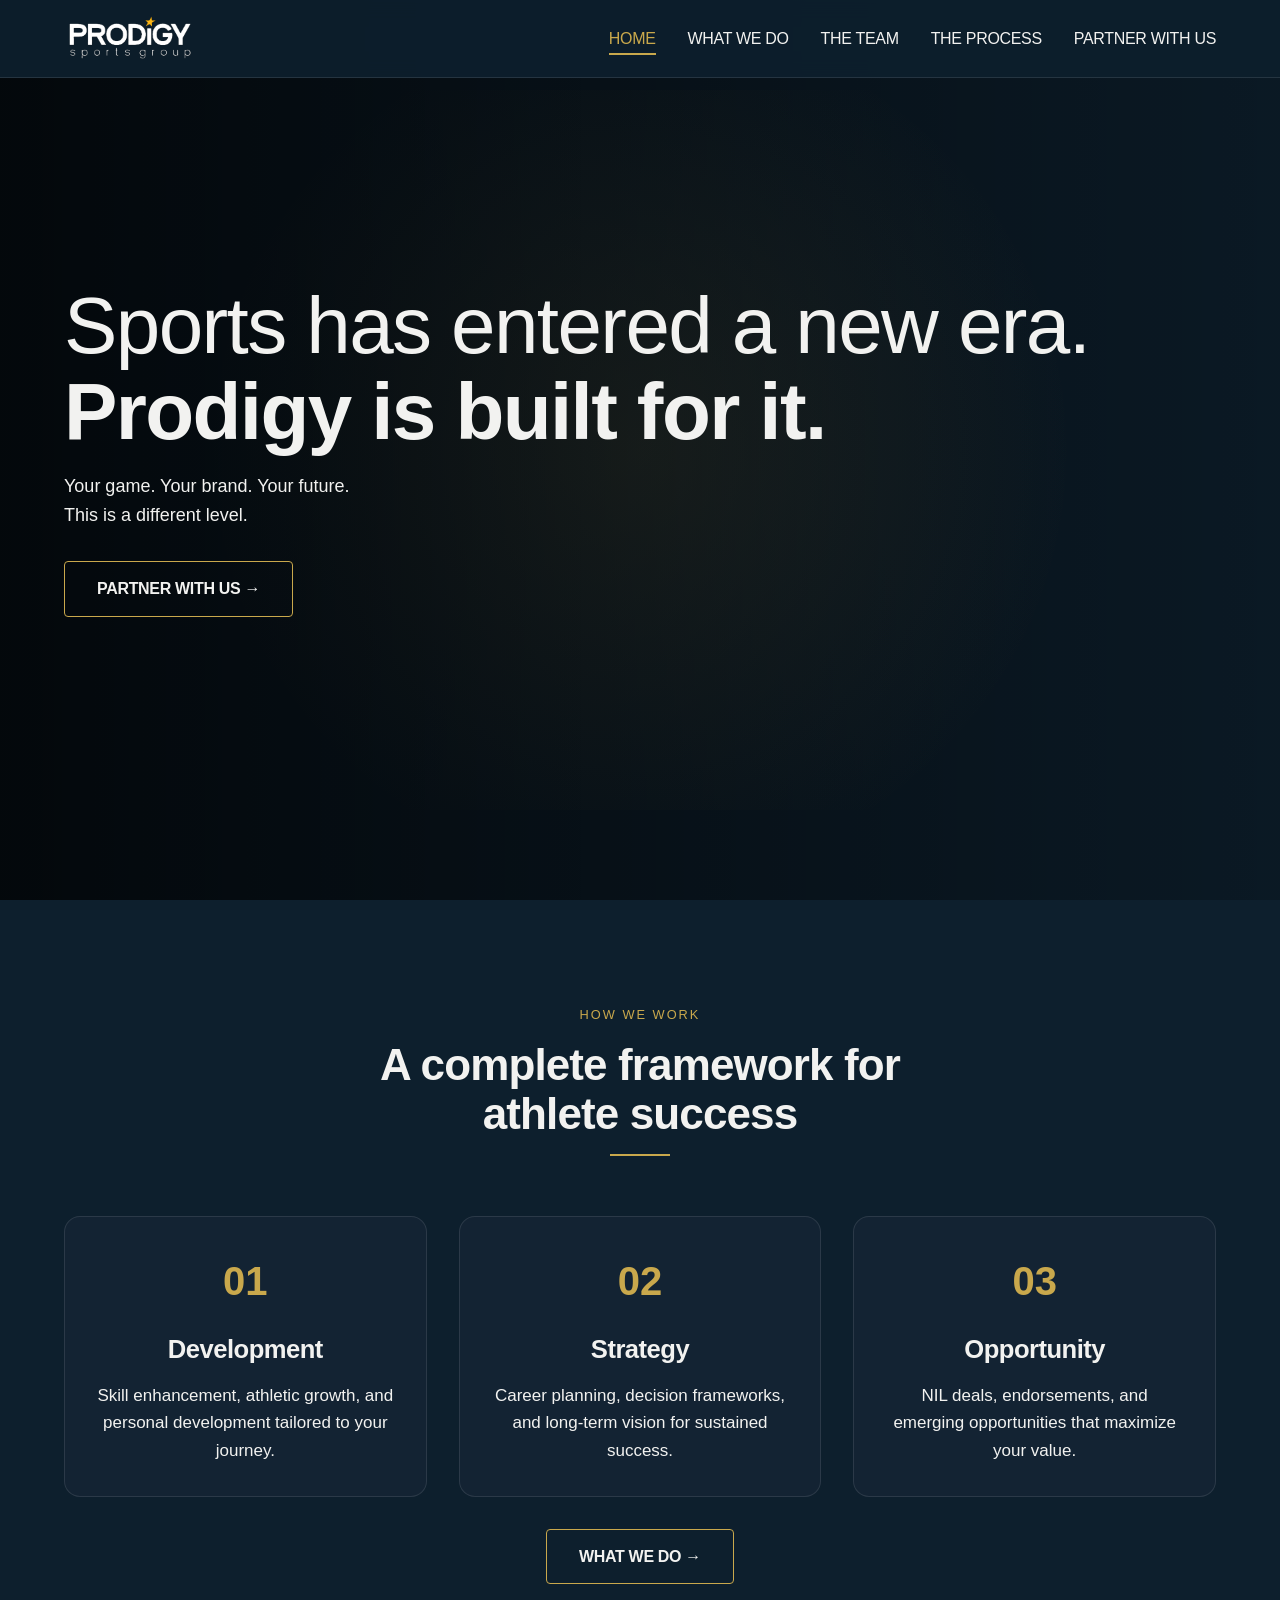
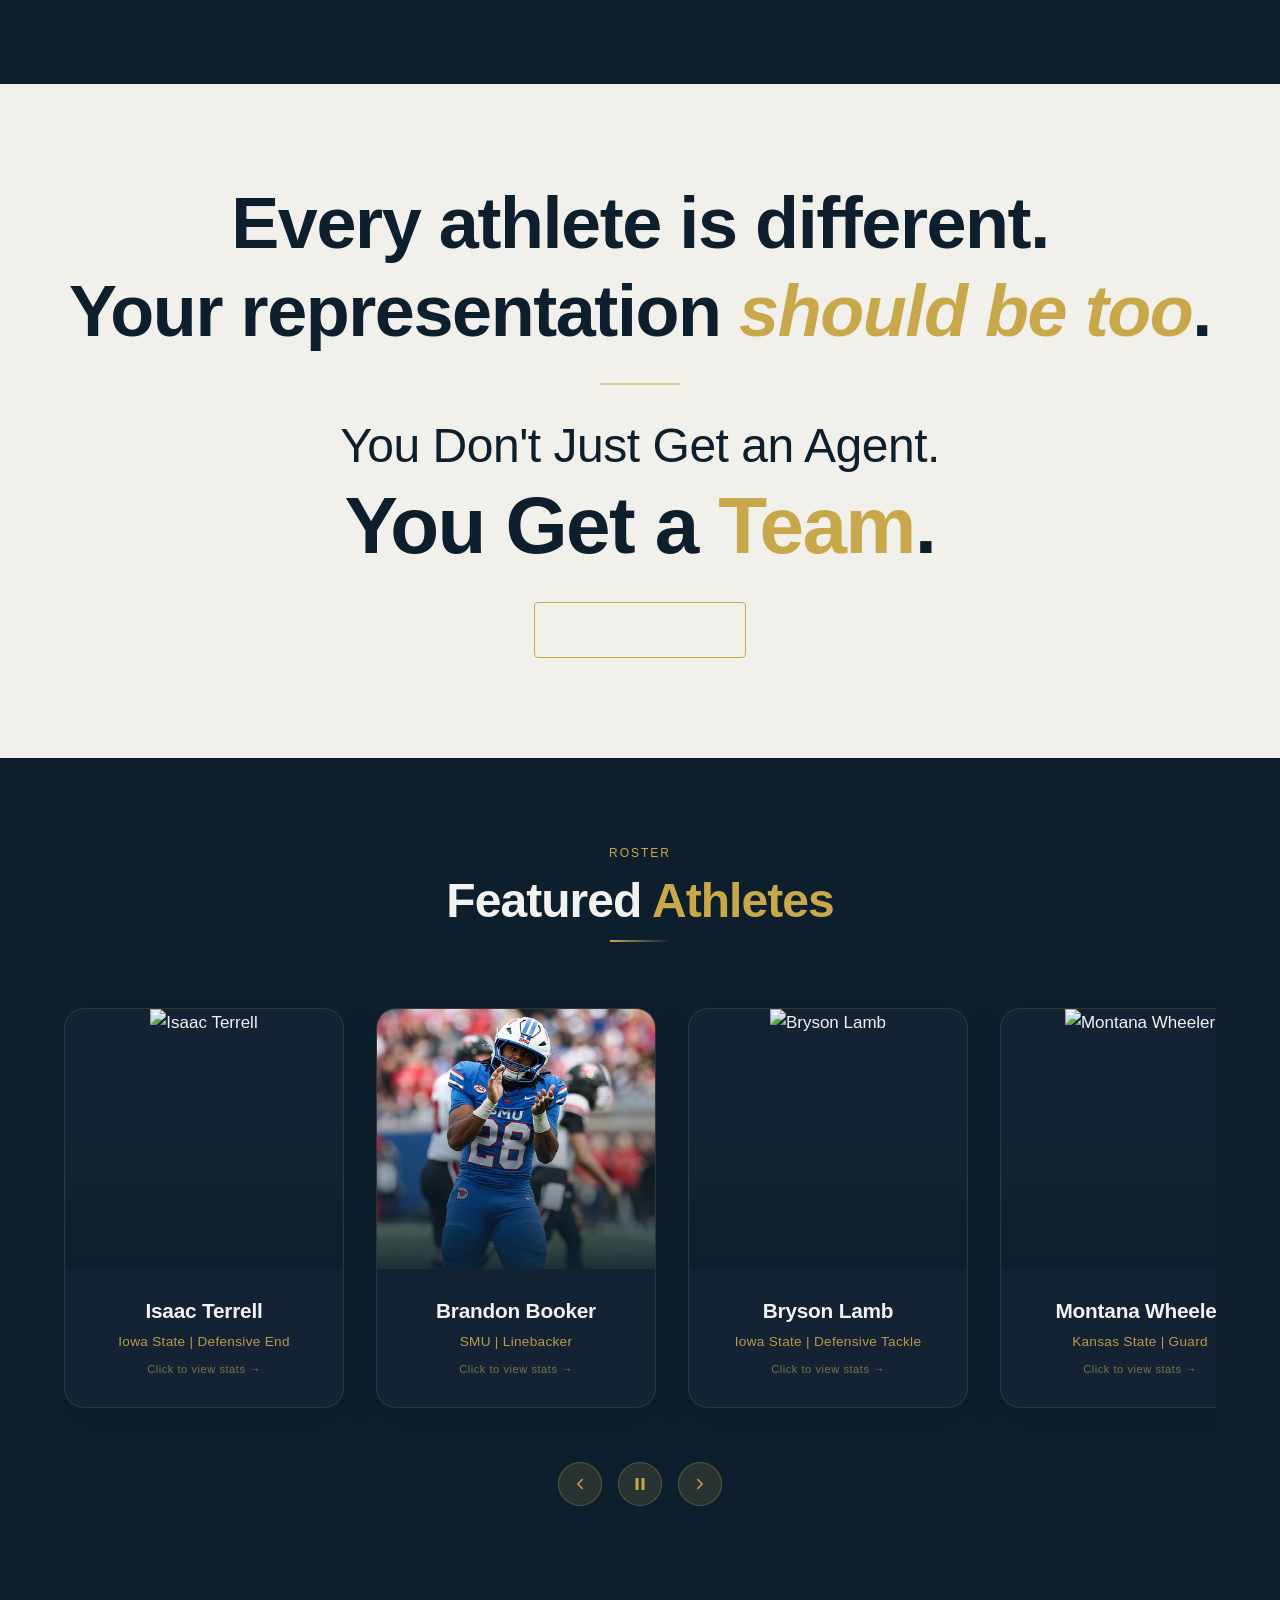
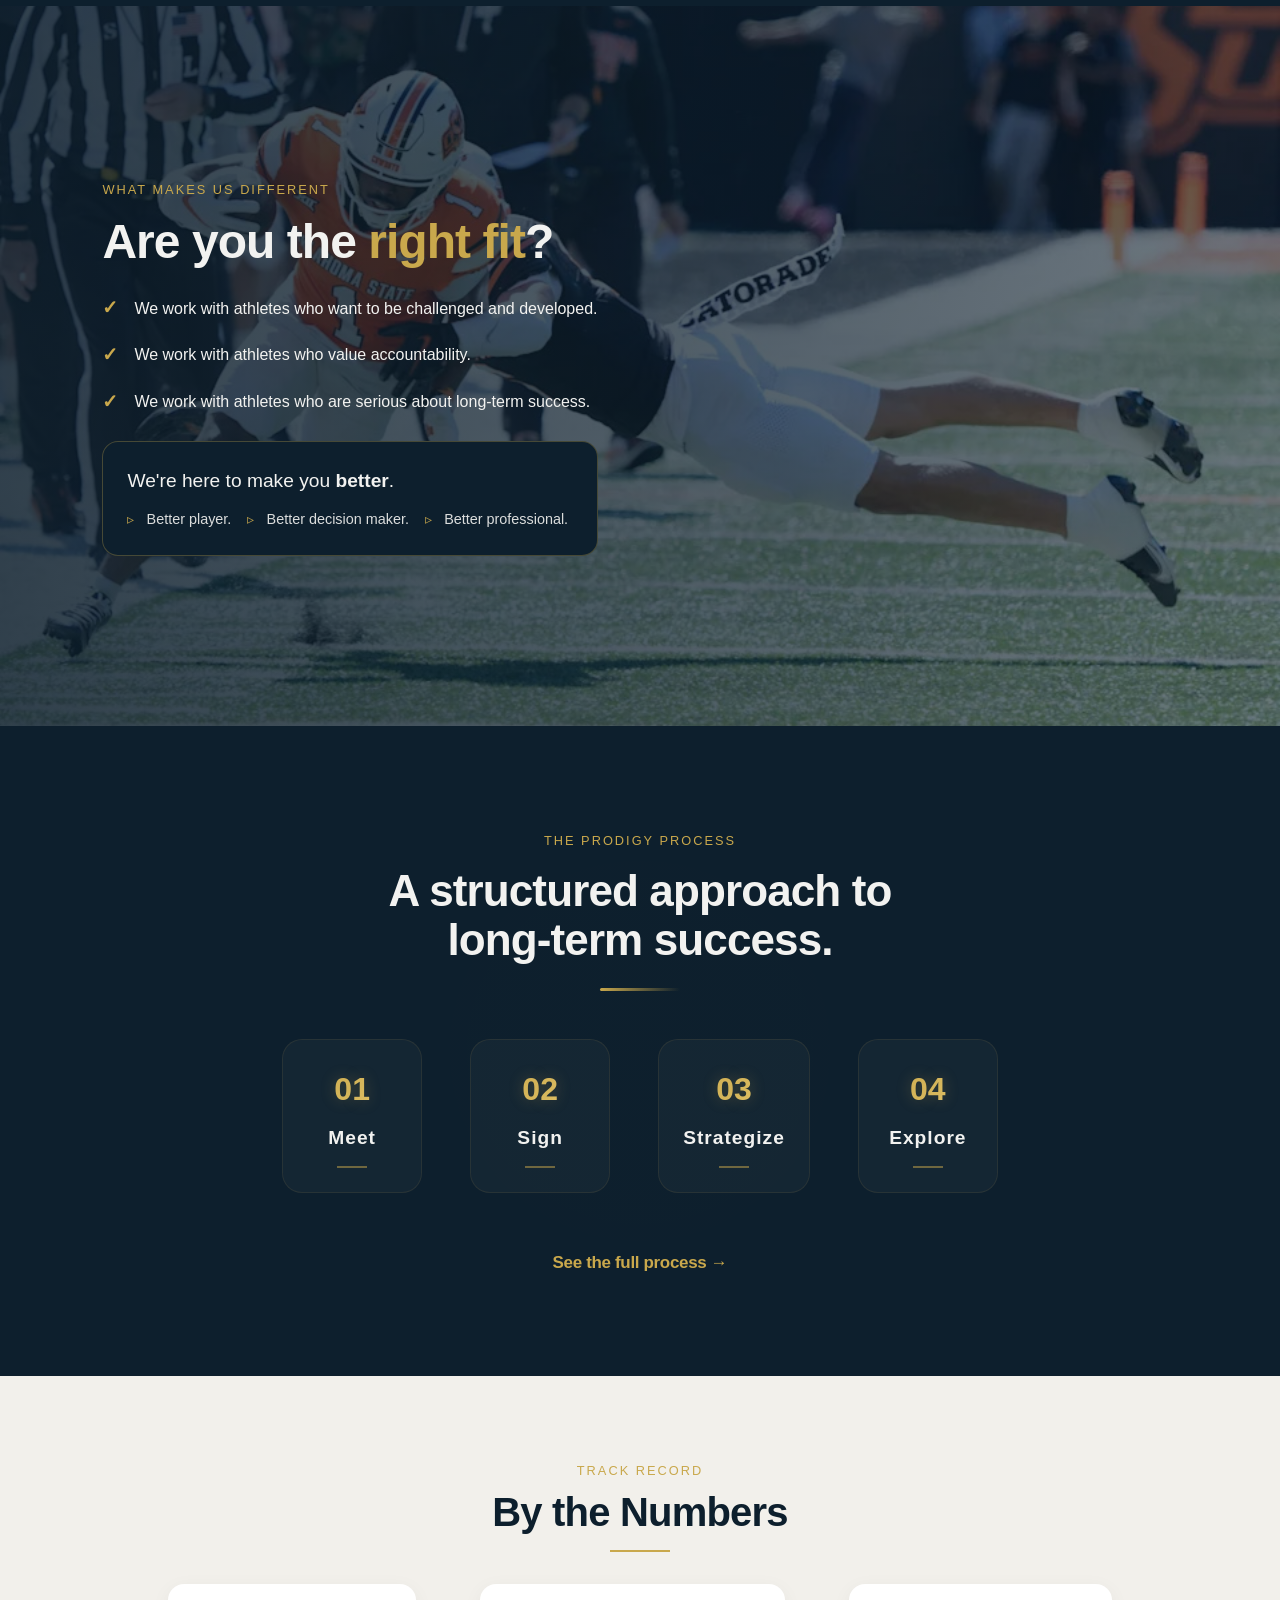
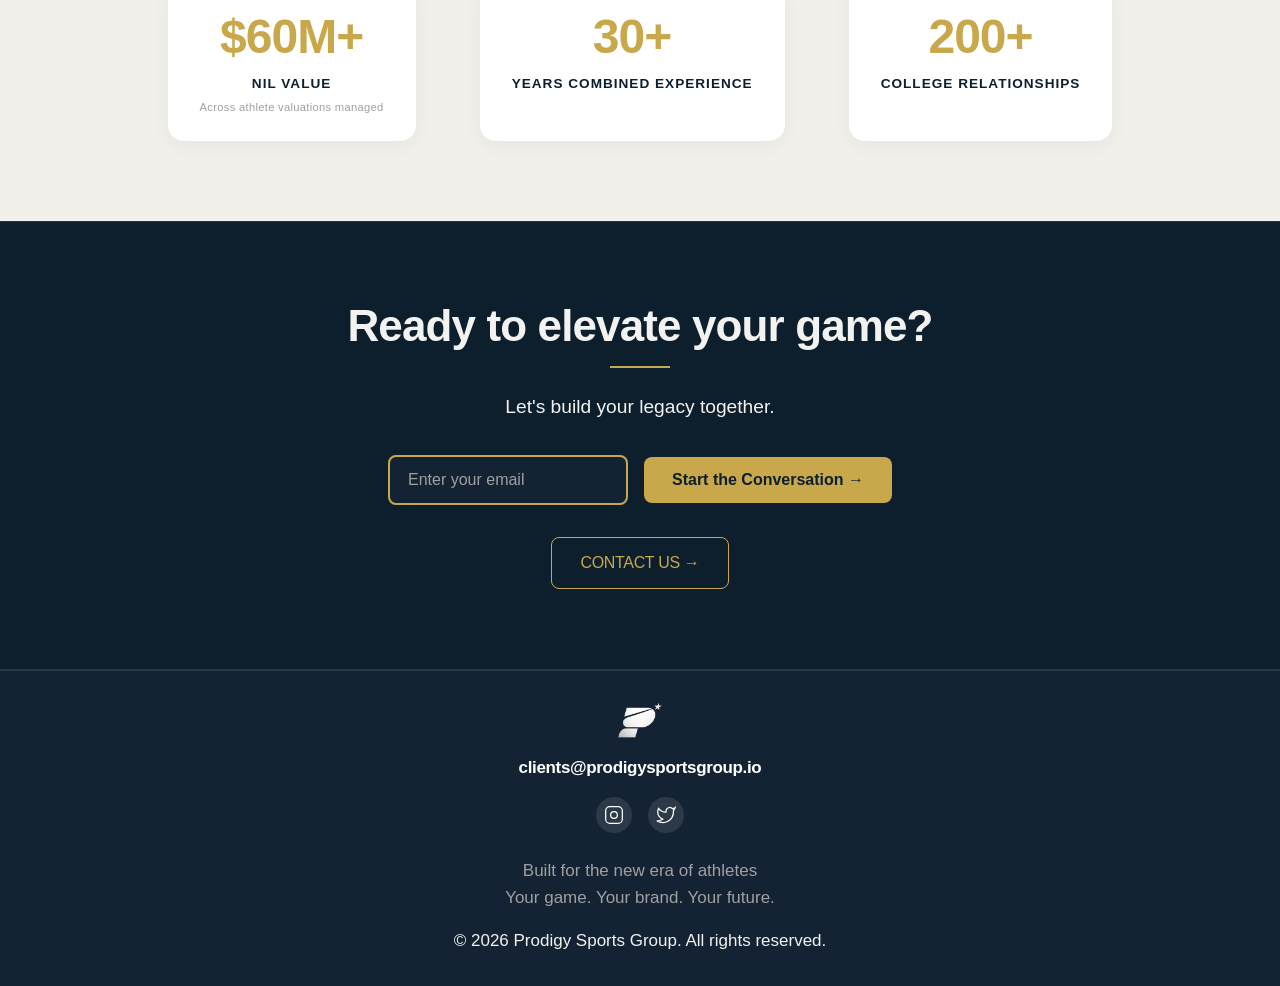
==== commit ff9e8e12: "Update index.html" ====
--- a/index.html
+++ b/index.html
@@ -33,25 +33,27 @@
     <main>
 
         <!-- ===== HERO SECTION ===== -->
-        <section class="hero-left">
-            <div class="hero-left-container">
-                <div class="hero-left-content">
-                    <h1 class="hero-headline">
-                        <span class="headline-line1">Sports has entered a new era.</span>
-                        <span class="headline-line2">Prodigy is built for it.</span>
-                    </h1>
-                    <p class="hero-supporting">Your game. Your brand. Your future.<br>This is a different level.</p>
-                    <a href="contact.html" class="btn btn-secondary">PARTNER WITH US →</a>
-                </div>
-            </div>
-            <div class="hero-video-bg">
-                <video autoplay loop muted playsinline>
-                    <source src="video/prodigyVideo.mp4" type="video/mp4">
-                    Your browser does not support the video tag.
-                </video>
-            </div>
-            <div class="hero-gradient-overlay"></div>
-        </section>
+         <section class="hero-left">
+      <div class="hero-left-container">
+          <div class="hero-left-content">
+              <h1 class="hero-headline">
+                  <span class="headline-line1">Sports has entered a new era.</span>
+                  <span class="headline-line2">Prodigy is built for it.</span>
+              </h1>
+              <p class="hero-supporting">Your game. Your brand. Your future.<br>This is a different level.</p>
+              <a href="contact.html" class="btn btn-secondary">PARTNER WITH US →</a>
+          </div>
+      </div>
+      <div class="hero-video-bg">
+          <video class="hero-video-desktop" autoplay loop muted playsinline>
+              <source src="video/LandingPageMovie.mp4" type="video/mp4">
+          </video>
+          <video class="hero-video-mobile" autoplay loop muted playsinline>
+              <source src="video/LandingPageMovie.mp4" type="video/mp4">
+          </video>
+      </div>
+      <div class="hero-gradient-overlay"></div>
+  </section
 
         <!-- ===== FRAMEWORK SECTION ===== -->
         <section class="framework-section">
--- a/css/styles.css
+++ b/css/styles.css
@@ -1,9 +1,7 @@
-
-
+﻿
 /* ============================================
    1. GLOBAL VARIABLES & RESET
    ============================================ */
-
 :root {
     /* Colors */
     --color-bg-primary: #0D1F2D;
@@ -210,7 +208,6 @@
         }
 
 /* Mobile menu button - hidden on desktop */
-/* Mobile menu - base styles */
 .menu-toggle {
     display: none;
     background: none;
@@ -229,7 +226,7 @@
         transition: all 0.3s ease;
     }
 
-/* Show on mobile only */
+/* Show hamburger on mobile */
 @media (max-width: 768px) {
     .menu-toggle {
         display: block;
@@ -258,7 +255,7 @@
             right: 0;
         }
 
-    /* Hamburger animation */
+    /* Hamburger animation when open */
     .menu-toggle.active span:nth-child(1) {
         transform: rotate(45deg) translate(5px, 5px);
     }
@@ -371,23 +368,44 @@
 }
 
 /* ============================================
-   FEATURED ATHLETES - COMPLETE WORKING CSS
+   FEATURED ATHLETES 
    ============================================ */
 
-/* Section Container */
+/* Section Header */
 .featured-athletes {
-    text-align: center;
-    padding: 100px 5%;
+    padding: 80px 5% 100px;
+    background: var(--color-bg-primary);
     overflow: visible !important;
 }
 
-.featured-athletes h2 {
-    text-align: center;
-    margin-bottom: 3rem;
-}
-
-.featured-athletes h2 .gold-text {
-    color: var(--color-gold);
+.section-header {
+    text-align: center;
+    margin-bottom: 3.5rem;
+}
+
+    .section-header .section-tag {
+        display: inline-block;
+        font-size: 0.75rem;
+        text-transform: uppercase;
+        letter-spacing: 2px;
+        color: var(--color-gold);
+        margin-bottom: 0.75rem;
+    }
+
+    .section-header h2 {
+        font-size: 3rem;
+        margin-bottom: 0.75rem;
+    }
+
+        .section-header h2 .gold-text {
+            color: var(--color-gold);
+        }
+
+.section-divider {
+    width: 60px;
+    height: 2px;
+    background: linear-gradient(90deg, var(--color-gold), transparent);
+    margin: 0 auto;
 }
 
 /* Grid Container */
@@ -404,7 +422,7 @@
 .flip-card {
     background-color: transparent;
     width: 100%;
-    height: 400px;
+    height: 420px;
     perspective: 1000px;
     cursor: pointer;
     overflow: visible !important;
@@ -420,12 +438,10 @@
     overflow: visible !important;
 }
 
-/* Flipped state */
 .flip-card.flipped .flip-card-inner {
     transform: rotateY(180deg);
 }
 
-/* Front and back shared */
 .flip-card-front,
 .flip-card-back {
     position: absolute;
@@ -433,115 +449,193 @@
     height: 100%;
     backface-visibility: hidden;
     -webkit-backface-visibility: hidden;
-    border-radius: 16px;
+    border-radius: 20px;
     overflow: hidden;
 }
 
 /* ===== FRONT CARD ===== */
 .flip-card-front {
-    background: linear-gradient(145deg, #1e3042, #0a1520);
-    border: 1px solid rgba(201, 168, 76, 0.3);
-    box-shadow: inset 0 1px 0 rgba(255, 255, 255, 0.05), 0 8px 20px rgba(0, 0, 0, 0.3), 0 2px 4px rgba(0, 0, 0, 0.2);
-    transform: translateY(0);
-    transition: all 0.3s ease;
+    background: var(--color-bg-secondary);
+    border: 1px solid rgba(201, 168, 76, 0.15);
+    box-shadow: 0 8px 30px rgba(0, 0, 0, 0.2);
     display: flex;
     flex-direction: column;
-}
-
-.flip-card-front:hover {
-    transform: translateY(-4px);
-    box-shadow: inset 0 1px 0 rgba(255, 255, 255, 0.08), 0 15px 30px rgba(0, 0, 0, 0.4), 0 0 0 1px rgba(201, 168, 76, 0.2);
-}
-
-/* Front Card Image */
-.flip-card-front img {
+    transition: transform 0.3s ease, box-shadow 0.3s ease;
+}
+
+    .flip-card-front:hover {
+        transform: translateY(-6px);
+        box-shadow: 0 15px 40px rgba(0, 0, 0, 0.3), 0 0 30px rgba(201, 168, 76, 0.05);
+        border-color: rgba(201, 168, 76, 0.3);
+    }
+
+/* Card Image */
+.card-image-wrapper {
+    position: relative;
     width: 100%;
-    height: 250px;
-    object-fit: cover;
-}
-
-/* Front Card Text */
-.flip-card-front h3 {
-    margin: 1rem 0 0.25rem;
-    font-size: 1.2rem;
-    color: var(--color-text-primary);
-    font-weight: 700;
-}
-
-.flip-card-front p {
-    font-size: 0.9rem;
-    color: var(--color-gold) !important;
-    font-weight: 500;
-    letter-spacing: 0.3px;
-    margin-bottom: 0.5rem;
-}
+    height: 260px;
+    overflow: hidden;
+}
+
+    .card-image-wrapper img {
+        width: 100%;
+        height: 100%;
+        object-fit: cover;
+        transition: transform 0.5s ease;
+    }
+
+.flip-card-front:hover .card-image-wrapper img {
+    transform: scale(1.05);
+}
+
+.card-image-overlay {
+    position: absolute;
+    bottom: 0;
+    left: 0;
+    right: 0;
+    height: 70%;
+    background: linear-gradient(to top, rgba(13, 31, 45, 0.9), rgba(13, 31, 45, 0.4), transparent);
+    pointer-events: none;
+}
+
+/* Card Content */
+.card-content {
+    flex: 1;
+    padding: 1.25rem 1.5rem 1.5rem;
+    display: flex;
+    flex-direction: column;
+    justify-content: center;
+}
+
+    .card-content h3 {
+        font-size: 1.3rem;
+        font-weight: 700;
+        margin-bottom: 0.25rem;
+        color: var(--color-text-primary);
+        letter-spacing: -0.01em;
+    }
+
+    .card-content p {
+        font-size: 0.85rem;
+        color: var(--color-gold) !important;
+        font-weight: 500;
+        letter-spacing: 0.3px;
+        margin-bottom: 0.5rem;
+        opacity: 0.9;
+    }
 
 .flip-hint {
     font-size: 0.7rem;
     color: var(--color-gold);
-    margin-top: 0.25rem;
-    opacity: 0.7;
-    transition: opacity 0.3s ease;
+    opacity: 0.6;
+    transition: all 0.3s ease;
+    letter-spacing: 0.5px;
 }
 
 .flip-card-front:hover .flip-hint {
     opacity: 1;
+    letter-spacing: 1px;
 }
 
 /* ===== BACK CARD ===== */
 .flip-card-back {
-    background: var(--color-gold);
-    color: var(--color-text-dark);
+    background: linear-gradient(145deg, var(--color-gold), #b8943a);
     transform: rotateY(180deg);
-    padding: 1.5rem;
+    padding: 2rem;
     display: flex;
     flex-direction: column;
     justify-content: center;
     border: 1px solid rgba(201, 168, 76, 0.3);
+    box-shadow: inset 0 0 60px rgba(0, 0, 0, 0.05);
+}
+
+.back-content {
+    width: 100%;
 }
 
 .flip-card-back h3 {
-    margin-bottom: 1rem;
-    font-size: 1.3rem;
+    font-size: 1.4rem;
+    font-weight: 700;
     color: var(--color-text-dark);
-}
-
+    margin-bottom: 1.25rem;
+    letter-spacing: -0.01em;
+    border-bottom: 2px solid rgba(13, 31, 45, 0.15);
+    padding-bottom: 0.75rem;
+}
+
+/* Athlete Details */
 .athlete-details {
-    text-align: left;
+    display: flex;
+    flex-direction: column;
+    gap: 0.25rem;
+}
+
+.detail-row {
+    display: flex;
+    justify-content: space-between;
+    padding: 0.4rem 0;
+    border-bottom: 1px solid rgba(13, 31, 45, 0.06);
+}
+
+    .detail-row:last-child {
+        border-bottom: none;
+    }
+
+.detail-label {
+    font-weight: 600;
+    color: rgba(13, 31, 45, 0.7);
+    font-size: 0.8rem;
+    text-transform: uppercase;
+    letter-spacing: 0.5px;
+}
+
+.detail-value {
+    font-weight: 500;
+    color: var(--color-text-dark);
     font-size: 0.9rem;
 }
 
-.athlete-details p {
-    margin: 0.5rem 0;
+.highlight-row .detail-value {
+    font-weight: 700;
     color: var(--color-text-dark);
 }
 
-.athlete-details span {
-    font-weight: 700;
-    display: inline-block;
-    width: 70px;
-}
-
 .flip-back-hint {
+    display: block;
+    text-align: center;
     font-size: 0.7rem;
-    color: var(--color-text-dark);
-    opacity: 0.6;
-    margin-top: 1rem;
-    display: block;
-    text-align: center;
+    color: rgba(13, 31, 45, 0.5);
+    margin-top: 1.25rem;
+    padding-top: 0.75rem;
+    border-top: 1px solid rgba(13, 31, 45, 0.15);
+    transition: opacity 0.3s ease;
+}
+
+.flip-card-back:hover .flip-back-hint {
+    opacity: 0.8;
 }
 
 /* ===== RESPONSIVE ===== */
+@media (max-width: 1024px) {
+    .athletes-grid {
+        gap: 1.5rem !important;
+    }
+}
+
 @media (max-width: 968px) {
     .athletes-grid {
         grid-template-columns: repeat(2, 1fr) !important;
         gap: 1.5rem !important;
     }
+
+    .section-header h2 {
+        font-size: 2.5rem;
+    }
 }
 
 @media (max-width: 768px) {
     .featured-athletes {
-        padding: 60px 5%;
+        padding: 60px 5% 80px;
     }
 
     .athletes-grid {
@@ -553,37 +647,160 @@
 
     .flip-card {
         height: 380px;
-        width: 100%;
-    }
-
-    .flip-card-front img {
+    }
+
+    .card-image-wrapper {
         height: 220px;
     }
+
+    .section-header h2 {
+        font-size: 2rem;
+    }
+
+    .flip-card-back {
+        padding: 1.5rem;
+    }
 }
 
 @media (max-width: 480px) {
-    .athletes-grid {
-        max-width: 300px !important;
-    }
-
     .flip-card {
         height: 360px;
     }
 
-    .flip-card-front img {
+    .card-image-wrapper {
         height: 200px;
     }
 
+    .card-content h3 {
+        font-size: 1.1rem;
+    }
+
     .flip-card-back {
-        padding: 1rem;
-    }
-
-    .flip-card-back h3 {
-        font-size: 1.1rem;
-    }
-
-    .athlete-details {
+        padding: 1.25rem;
+    }
+
+        .flip-card-back h3 {
+            font-size: 1.2rem;
+        }
+
+    .detail-label {
+        font-size: 0.7rem;
+    }
+
+    .detail-value {
         font-size: 0.8rem;
+    }
+}
+
+/* ============================================
+   AUTO CAROUSEL - LOOPING + NAVIGATION
+   ============================================ */
+
+.carousel-wrapper {
+    width: 100%;
+    overflow: hidden;
+    position: relative;
+    padding: 10px 0 30px 0;
+}
+
+.carousel-track {
+    display: flex;
+    gap: 2rem;
+    width: max-content;
+    animation: scrollCarousel 30s linear infinite;
+    will-change: transform;
+}
+
+/* Pause animation on hover */
+.carousel-wrapper:hover .carousel-track {
+    animation-play-state: paused;
+}
+
+/* LOOP FIX: Duplicate the cards to create seamless loop */
+.carousel-track::after {
+    content: '';
+    display: flex;
+    gap: 2rem;
+}
+
+/* The auto-scroll animation - now loops seamlessly */
+@keyframes scrollCarousel {
+    0% {
+        transform: translateX(0);
+    }
+
+    100% {
+        /* Move exactly the width of one full set of cards */
+        transform: translateX(-50%);
+    }
+}
+
+/* Individual cards in the carousel */
+.carousel-track .flip-card {
+    flex: 0 0 280px;
+    width: 280px;
+    height: 400px;
+    perspective: 1000px;
+    cursor: pointer;
+}
+
+/* ===== CAROUSEL NAVIGATION ARROWS ===== */
+.carousel-nav {
+    display: flex;
+    justify-content: center;
+    gap: 1rem;
+    margin-top: 1.5rem;
+}
+
+.carousel-btn {
+    background: rgba(201, 168, 76, 0.15);
+    border: 1px solid rgba(201, 168, 76, 0.3);
+    color: var(--color-gold);
+    width: 44px;
+    height: 44px;
+    border-radius: 50%;
+    cursor: pointer;
+    display: flex;
+    align-items: center;
+    justify-content: center;
+    transition: all 0.3s ease;
+    font-size: 1.2rem;
+    line-height: 1;
+}
+
+    .carousel-btn:hover {
+        background: var(--color-gold);
+        color: var(--color-text-dark);
+        transform: scale(1.05);
+    }
+
+    .carousel-btn svg {
+        width: 18px;
+        height: 18px;
+    }
+
+    .carousel-btn:disabled {
+        opacity: 0.3;
+        cursor: not-allowed;
+        transform: none;
+    }
+
+/* ===== RESPONSIVE ===== */
+@media (max-width: 768px) {
+    .carousel-track .flip-card {
+        flex: 0 0 220px;
+        width: 220px;
+        height: 350px;
+    }
+
+    .carousel-track {
+        gap: 1.5rem;
+    }
+
+    .carousel-btn {
+        width: 38px;
+        height: 38px;
+        font-size: 1rem;
     }
 }
 
@@ -1704,6 +1921,7 @@
 .founder-content {
     flex: 2;
 }
+
     .founder-content h2 {
         font-size: 2.5rem;
         margin-bottom: 1rem;
@@ -2667,115 +2885,3 @@
         font-size: 2.5rem;
     }
 }
-
-/* ===== ENHANCED ATHLETE CARDS ===== */
-
-/* Front card enhancements - add these to existing .flip-card-front */
-.flip-card-front {
-    background: linear-gradient(145deg, #1e3042, #0a1520);
-    border: 1px solid rgba(201, 168, 76, 0.3);
-    box-shadow: inset 0 1px 0 rgba(255, 255, 255, 0.05), 0 8px 20px rgba(0, 0, 0, 0.3), 0 2px 4px rgba(0, 0, 0, 0.2);
-    transform: translateY(0);
-    transition: all 0.3s ease;
-    position: relative;
-}
-
-.flip-card-front:hover {
-    transform: translateY(-6px);
-    box-shadow: inset 0 1px 0 rgba(255, 255, 255, 0.08), 0 15px 30px rgba(0, 0, 0, 0.4), 0 0 30px rgba(201, 168, 76, 0.2), 0 0 0 1px rgba(201, 168, 76, 0.3);
-    border-color: rgba(201, 168, 76, 0.6);
-}
-
-/* Gold accent strip at bottom of card */
-.flip-card-front::before {
-    content: '';
-    position: absolute;
-    bottom: 0;
-    left: 0;
-    right: 0;
-    height: 3px;
-    background: linear-gradient(90deg, transparent, var(--color-gold), var(--color-gold), transparent);
-    z-index: 2;
-    opacity: 0.6;
-    transition: opacity 0.3s ease;
-}
-
-.flip-card-front:hover::before {
-    opacity: 1;
-}
-
-/* Gradient overlay on image for text contrast */
-.flip-card-front::after {
-    content: '';
-    position: absolute;
-    bottom: 0;
-    left: 0;
-    right: 0;
-    height: 60%;
-    background: linear-gradient(to top, rgba(13, 31, 45, 0.9), rgba(13, 31, 45, 0.6), transparent);
-    pointer-events: none;
-    opacity: 0.8;
-    transition: opacity 0.3s ease;
-}
-
-.flip-card-front:hover::after {
-    opacity: 0.4;
-}
-
-/* Image hover zoom */
-.flip-card-front img {
-    width: 100%;
-    height: 250px;
-    object-fit: cover;
-    transition: transform 0.4s ease;
-}
-
-.flip-card-front:hover img {
-    transform: scale(1.05);
-}
-
-/* Gold text glow */
-.flip-card-front p {
-    font-size: 0.9rem;
-    color: var(--color-gold) !important;
-    font-weight: 500;
-    letter-spacing: 0.3px;
-    margin-bottom: 0.5rem;
-    text-shadow: 0 0 15px rgba(201, 168, 76, 0.15);
-}
-
-/* Hint text hover animation */
-.flip-hint {
-    font-size: 0.7rem;
-    color: var(--color-gold);
-    margin-top: 0.25rem;
-    opacity: 0.7;
-    transition: all 0.3s ease;
-}
-
-.flip-card-front:hover .flip-hint {
-    opacity: 1;
-    letter-spacing: 0.5px;
-}
-
-/* Back card gold pulse on flip */
-@keyframes goldPulse {
-    0% { box-shadow: 0 0 0 0 rgba(201, 168, 76, 0.3); }
-    50% { box-shadow: 0 0 20px 5px rgba(201, 168, 76, 0.2); }
-    100% { box-shadow: 0 0 0 0 rgba(201, 168, 76, 0.3); }
-}
-
-.flip-card.flipped .flip-card-back {
-    animation: goldPulse 2s ease-in-out 1;
-}
-
-/* Mobile adjustments */
-@media (max-width: 768px) {
-    .flip-card-front img {
-        height: 200px;
-    }
-    
-    .flip-card-front::after {
-        height: 50%;
-    }
-}
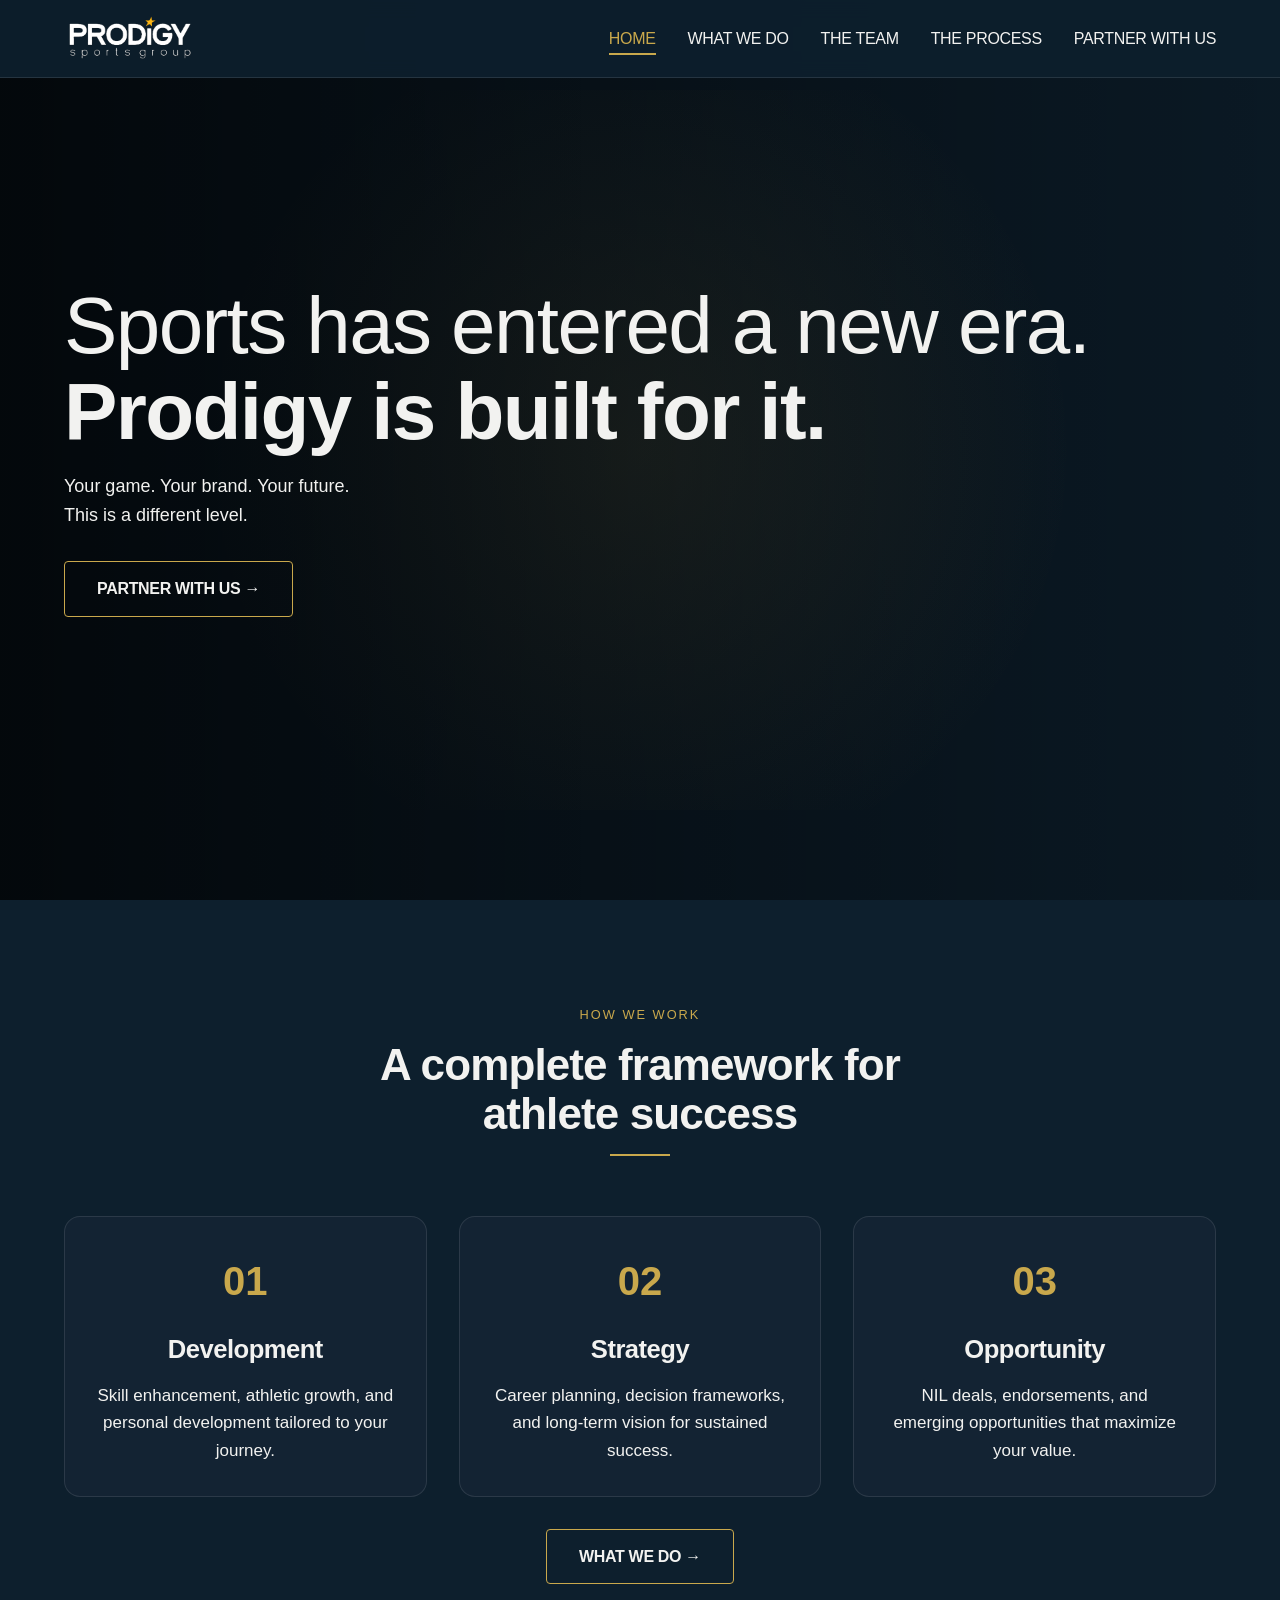
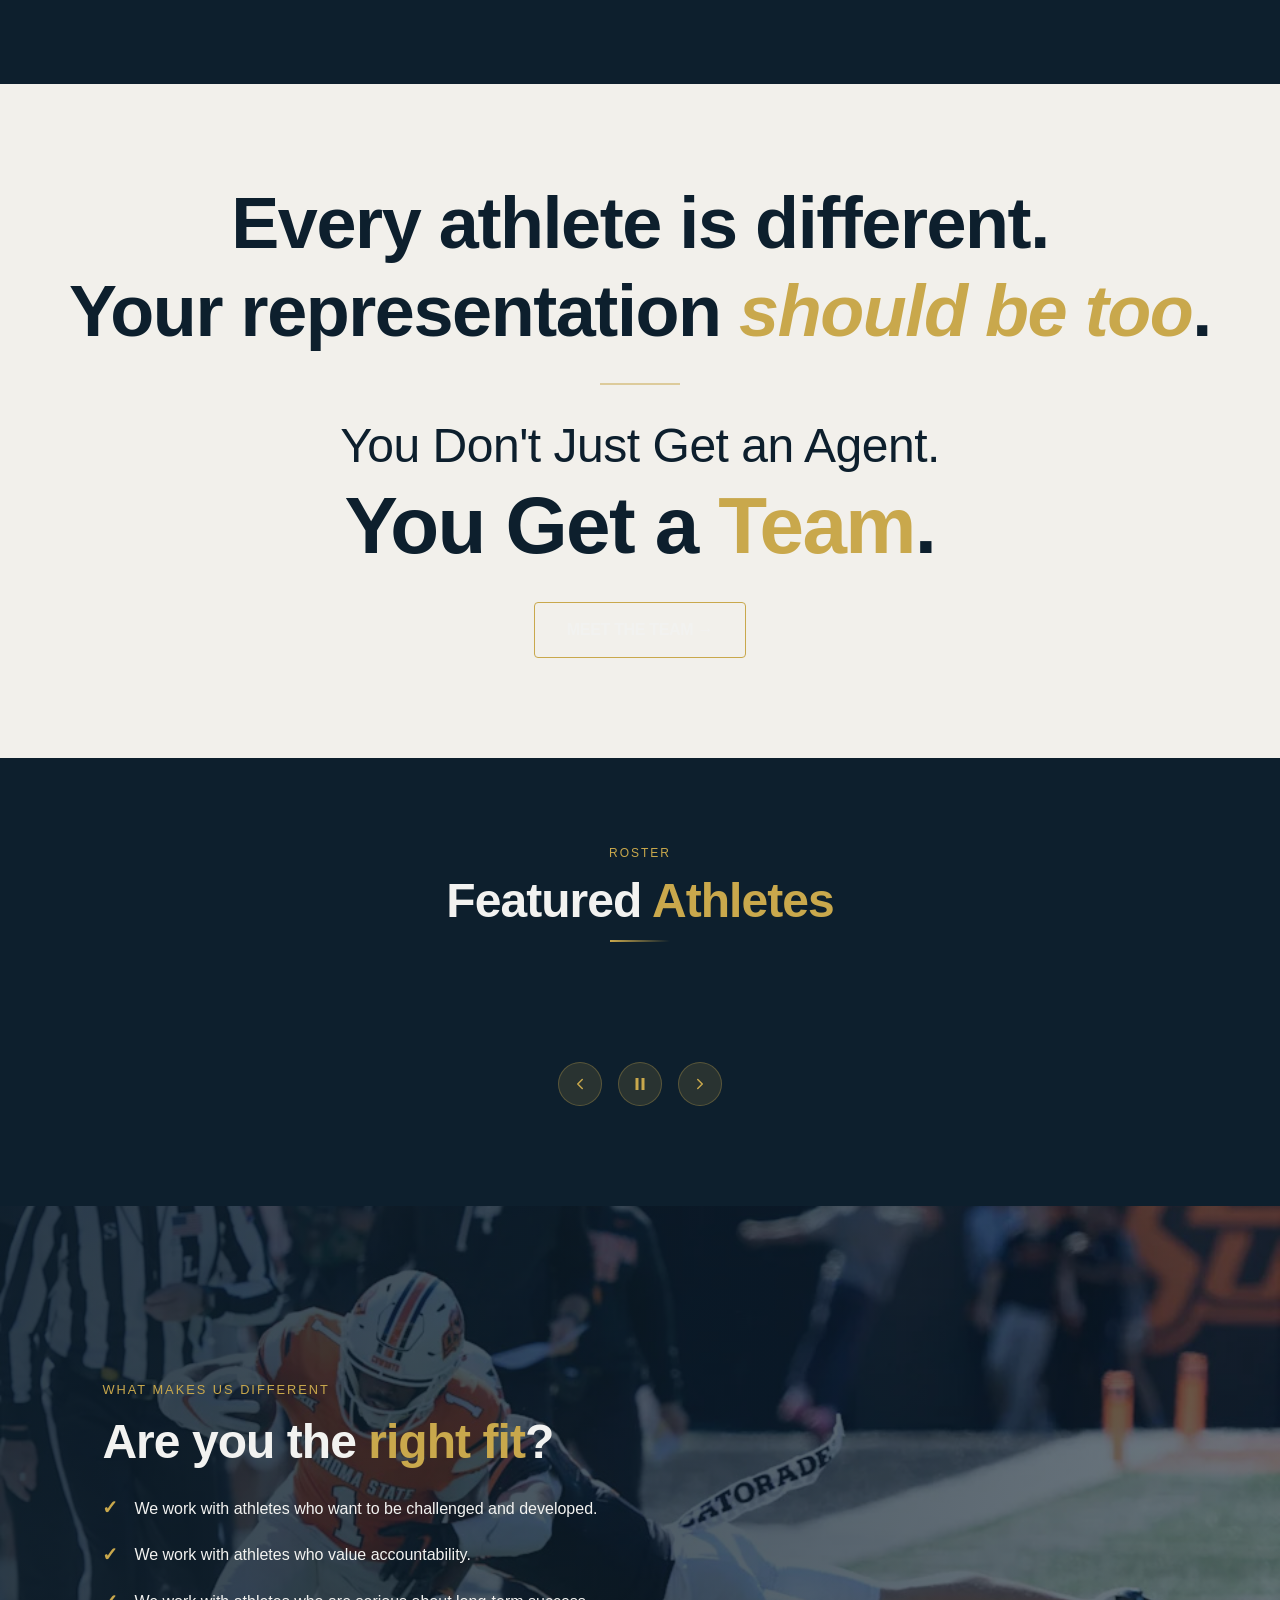
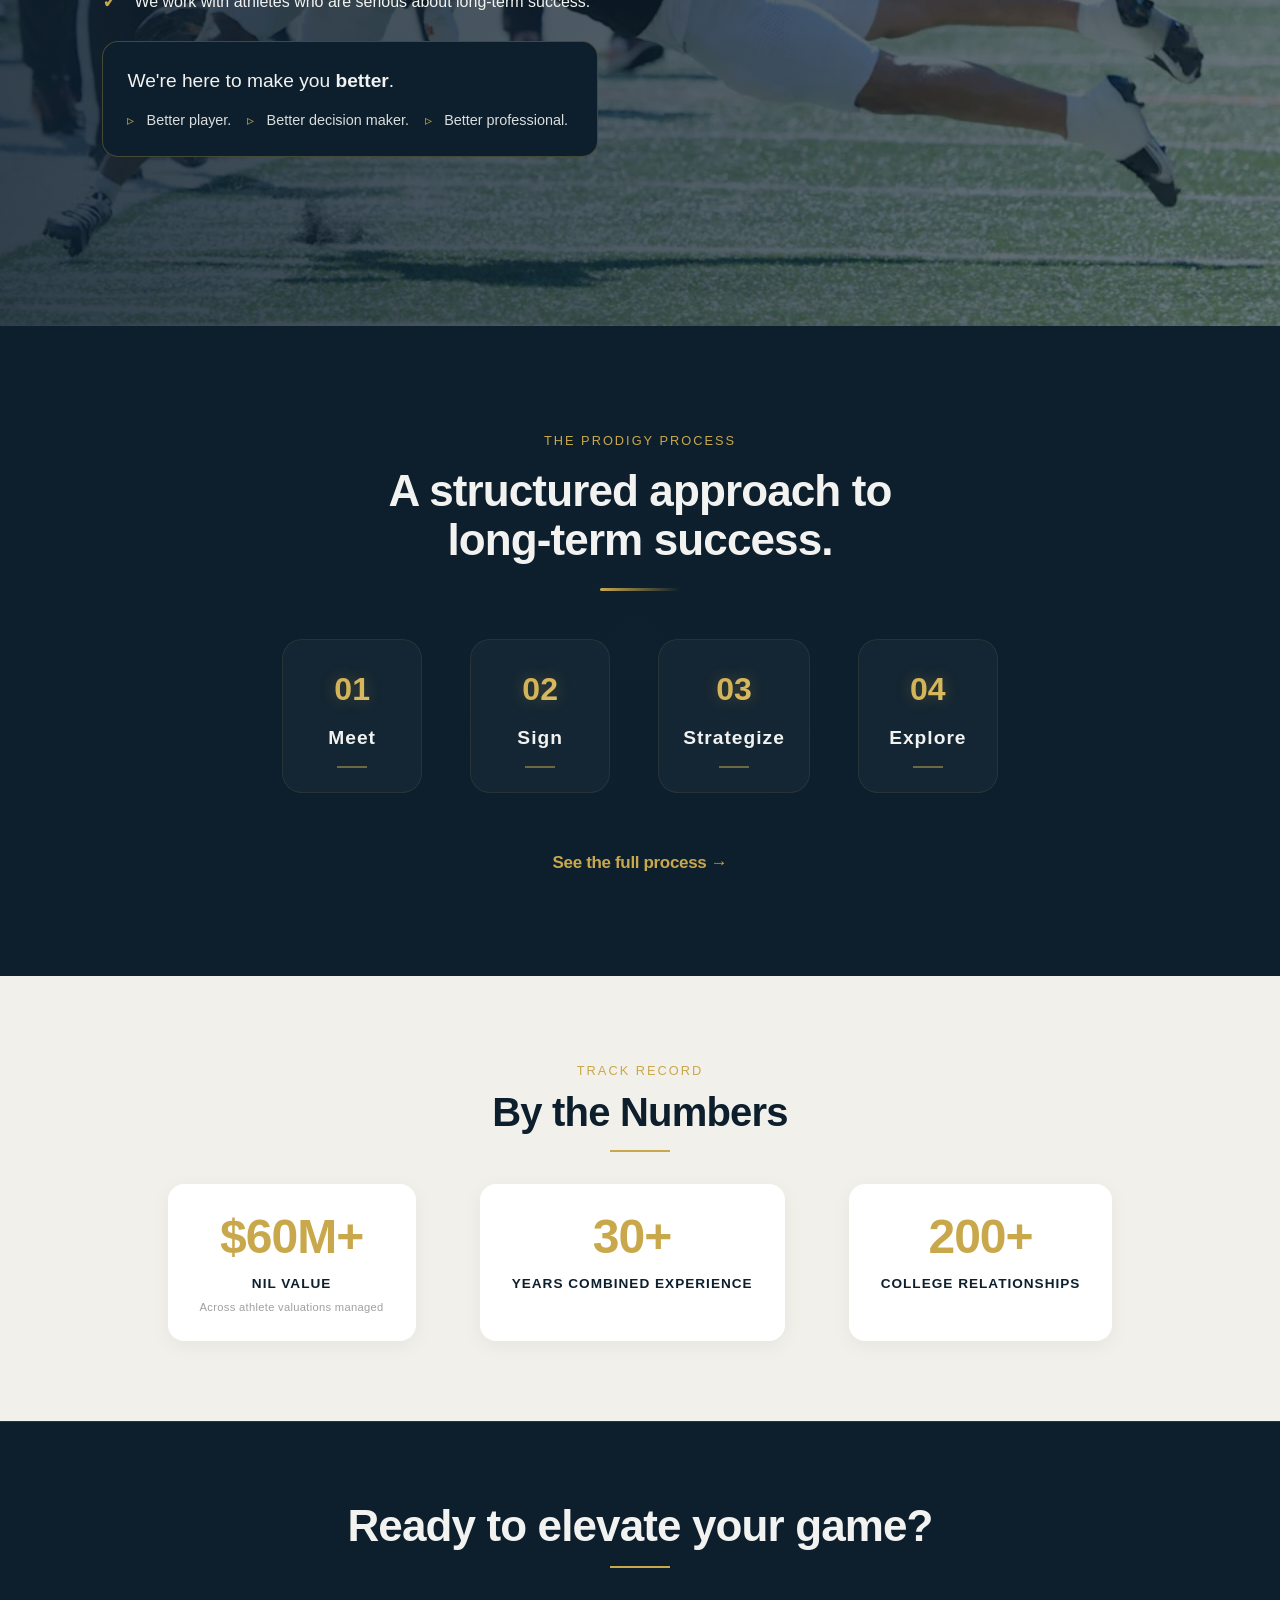
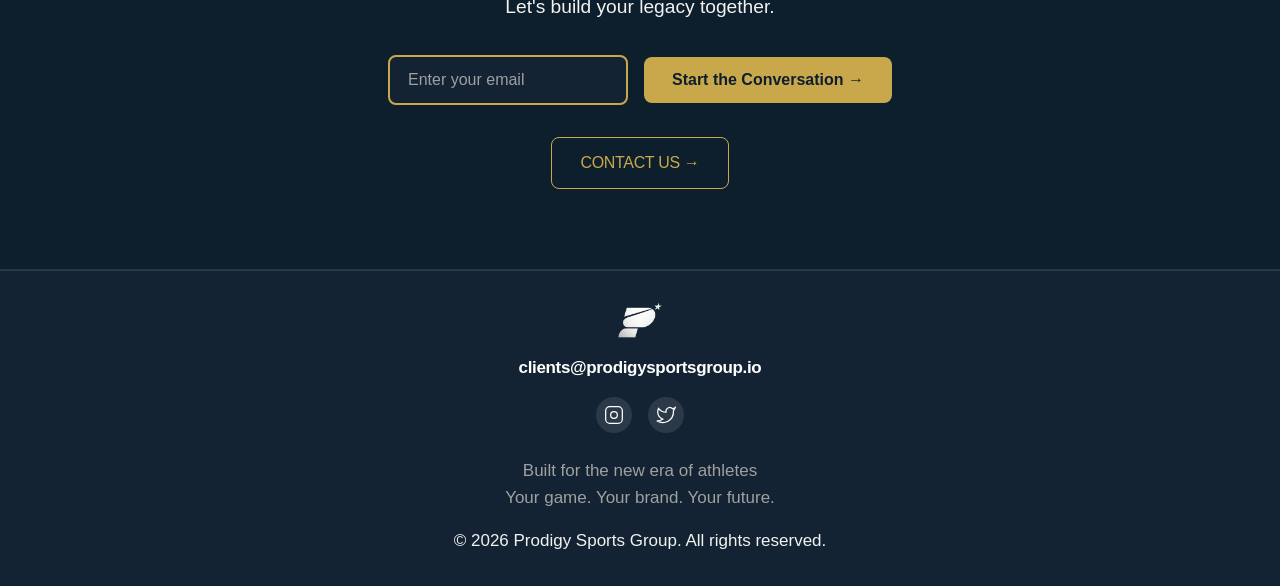
==== commit 64269ec0: "Update index.html hopefully the last way i do this" ====
--- a/index.html
+++ b/index.html
@@ -33,27 +33,28 @@
     <main>
 
         <!-- ===== HERO SECTION ===== -->
-         <section class="hero-left">
-      <div class="hero-left-container">
-          <div class="hero-left-content">
-              <h1 class="hero-headline">
-                  <span class="headline-line1">Sports has entered a new era.</span>
-                  <span class="headline-line2">Prodigy is built for it.</span>
-              </h1>
-              <p class="hero-supporting">Your game. Your brand. Your future.<br>This is a different level.</p>
-              <a href="contact.html" class="btn btn-secondary">PARTNER WITH US →</a>
-          </div>
-      </div>
-      <div class="hero-video-bg">
-          <video class="hero-video-desktop" autoplay loop muted playsinline>
-              <source src="video/LandingPageMovie.mp4" type="video/mp4">
-          </video>
-          <video class="hero-video-mobile" autoplay loop muted playsinline>
-              <source src="video/LandingPageMovie.mp4" type="video/mp4">
-          </video>
-      </div>
-      <div class="hero-gradient-overlay"></div>
-  </section
+        <section class="hero-left">
+            <div class="hero-left-container">
+                <div class="hero-left-content">
+                    <h1 class="hero-headline">
+                        <span class="headline-line1">Sports has entered a new era.</span>
+                        <span class="headline-line2">Prodigy is built for it.</span>
+                    </h1>
+                    <p class="hero-supporting">Your game. Your brand. Your future.<br>This is a different level.</p>
+                    <a href="contact.html" class="btn btn-secondary">PARTNER WITH US →</a>
+                </div>
+            </div>
+            <div class="hero-video-bg">
+                <video class="hero-video-desktop" autoplay loop muted playsinline>
+                    <source src="video/LandingPageMovie.mp4" type="video/mp4">
+                </video>
+                <video class="hero-video-mobile" autoplay loop muted playsinline>
+                    <source src="video/LandingPageMovie.mp4" type="video/mp4">
+                </video>
+            </div>
+            <div class="hero-gradient-overlay"></div>
+        </section>
+
 
         <!-- ===== FRAMEWORK SECTION ===== -->
         <section class="framework-section">
@@ -110,221 +111,10 @@
 
             <div class="carousel-wrapper">
                 <div class="carousel-track" id="carouselTrack">
-
-                    <!-- Card 1 -->
-                    <div class="flip-card">
-                        <div class="flip-card-inner">
-                            <div class="flip-card-front">
-                                <div class="card-image-wrapper">
-                                    <img src="images/IsaacTerell.jpg" alt="Isaac Terrell">
-                                    <div class="card-image-overlay"></div>
-                                </div>
-                                <div class="card-content">
-                                    <h3>Isaac Terrell</h3>
-                                    <p>Iowa State | Defensive End</p>
-                                    <span class="flip-hint">Click to view stats →</span>
-                                </div>
-                            </div>
-                            <div class="flip-card-back">
-                                <div class="back-content">
-                                    <h3>Isaac Terrell</h3>
-                                    <div class="athlete-details">
-                                        <div class="detail-row"><span class="detail-label">Height</span><span class="detail-value">6'2"</span></div>
-                                        <div class="detail-row"><span class="detail-label">Weight</span><span class="detail-value">247 lbs</span></div>
-                                        <div class="detail-row"><span class="detail-label">School</span><span class="detail-value">Iowa State</span></div>
-                                        <div class="detail-row"><span class="detail-label">Class</span><span class="detail-value">Junior</span></div>
-                                        <div class="detail-row highlight-row"><span class="detail-label">Stats</span><span class="detail-value">15 tackles, 7 sacks, 1 FF</span></div>
-                                    </div>
-                                    <span class="flip-back-hint">Click to flip back</span>
-                                </div>
-                            </div>
-                        </div>
-                    </div>
-
-                    <!-- Card 2 -->
-                    <div class="flip-card">
-                        <div class="flip-card-inner">
-                            <div class="flip-card-front">
-                                <div class="card-image-wrapper">
-                                    <img src="images/athlete2.jpg" alt="Brandon Booker">
-                                    <div class="card-image-overlay"></div>
-                                </div>
-                                <div class="card-content">
-                                    <h3>Brandon Booker</h3>
-                                    <p>SMU | Linebacker</p>
-                                    <span class="flip-hint">Click to view stats →</span>
-                                </div>
-                            </div>
-                            <div class="flip-card-back">
-                                <div class="back-content">
-                                    <h3>Brandon Booker</h3>
-                                    <div class="athlete-details">
-                                        <div class="detail-row"><span class="detail-label">Height</span><span class="detail-value">6'1"</span></div>
-                                        <div class="detail-row"><span class="detail-label">Weight</span><span class="detail-value">225 lbs</span></div>
-                                        <div class="detail-row"><span class="detail-label">School</span><span class="detail-value">SMU</span></div>
-                                        <div class="detail-row"><span class="detail-label">Class</span><span class="detail-value">Sophomore</span></div>
-                                        <div class="detail-row highlight-row"><span class="detail-label">Stats</span><span class="detail-value">26 tackles, 0.5 sacks</span></div>
-                                    </div>
-                                    <span class="flip-back-hint">Click to flip back</span>
-                                </div>
-                            </div>
-                        </div>
-                    </div>
-
-                    <!-- Card 3 -->
-                    <div class="flip-card">
-                        <div class="flip-card-inner">
-                            <div class="flip-card-front">
-                                <div class="card-image-wrapper">
-                                    <img src="images/BrysonLamb.jpg" alt="Bryson Lamb">
-                                    <div class="card-image-overlay"></div>
-                                </div>
-                                <div class="card-content">
-                                    <h3>Bryson Lamb</h3>
-                                    <p>Iowa State | Defensive Tackle</p>
-                                    <span class="flip-hint">Click to view stats →</span>
-                                </div>
-                            </div>
-                            <div class="flip-card-back">
-                                <div class="back-content">
-                                    <h3>Bryson Lamb</h3>
-                                    <div class="athlete-details">
-                                        <div class="detail-row"><span class="detail-label">Height</span><span class="detail-value">6'2"</span></div>
-                                        <div class="detail-row"><span class="detail-label">Weight</span><span class="detail-value">301 lbs</span></div>
-                                        <div class="detail-row"><span class="detail-label">School</span><span class="detail-value">Iowa State</span></div>
-                                        <div class="detail-row"><span class="detail-label">Class</span><span class="detail-value">Junior</span></div>
-                                        <div class="detail-row highlight-row"><span class="detail-label">Stats</span><span class="detail-value">13 tackles, 1.5 sacks</span></div>
-                                    </div>
-                                    <span class="flip-back-hint">Click to flip back</span>
-                                </div>
-                            </div>
-                        </div>
-                    </div>
-
-                    <!-- Card 4 -->
-                    <div class="flip-card">
-                        <div class="flip-card-inner">
-                            <div class="flip-card-front">
-                                <div class="card-image-wrapper">
-                                    <img src="images/MontanaW.jpg" alt="Montana Wheeler">
-                                    <div class="card-image-overlay"></div>
-                                </div>
-                                <div class="card-content">
-                                    <h3>Montana Wheeler</h3>
-                                    <p>Kansas State | Guard</p>
-                                    <span class="flip-hint">Click to view stats →</span>
-                                </div>
-                            </div>
-                            <div class="flip-card-back">
-                                <div class="back-content">
-                                    <h3>Montana Wheeler</h3>
-                                    <div class="athlete-details">
-                                        <div class="detail-row"><span class="detail-label">Height</span><span class="detail-value">5'10"</span></div>
-                                        <div class="detail-row"><span class="detail-label">Weight</span><span class="detail-value">170 lbs</span></div>
-                                        <div class="detail-row"><span class="detail-label">School</span><span class="detail-value">Bradley</span></div>
-                                        <div class="detail-row"><span class="detail-label">Class</span><span class="detail-value">Freshman</span></div>
-                                        <div class="detail-row highlight-row"><span class="detail-label">Stats</span><span class="detail-value">8.5 PTs, 2.8 ASTs</span></div>
-                                    </div>
-                                    <span class="flip-back-hint">Click to flip back</span>
-                                </div>
-                            </div>
-                        </div>
-                    </div>
-
-                    <!-- Card 5 -->
-                    <div class="flip-card">
-                        <div class="flip-card-inner">
-                            <div class="flip-card-front">
-                                <div class="card-image-wrapper">
-                                    <img src="images/athlete5.jpg" alt="Eric Fiedler">
-                                    <div class="card-image-overlay"></div>
-                                </div>
-                                <div class="card-content">
-                                    <h3>Eric Fiedler</h3>
-                                    <p>Colorado St | Forward</p>
-                                    <span class="flip-hint">Click to view stats →</span>
-                                </div>
-                            </div>
-                            <div class="flip-card-back">
-                                <div class="back-content">
-                                    <h3>Eric Fiedler</h3>
-                                    <div class="athlete-details">
-                                        <div class="detail-row"><span class="detail-label">Height</span><span class="detail-value">6'8"</span></div>
-                                        <div class="detail-row"><span class="detail-label">Weight</span><span class="detail-value">210 lbs</span></div>
-                                        <div class="detail-row"><span class="detail-label">School</span><span class="detail-value">Colorado State</span></div>
-                                        <div class="detail-row"><span class="detail-label">Class</span><span class="detail-value">Rising Freshman</span></div>
-                                        <div class="detail-row highlight-row"><span class="detail-label">Stats</span><span class="detail-value">N/A</span></div>
-                                    </div>
-                                    <span class="flip-back-hint">Click to flip back</span>
-                                </div>
-                            </div>
-                        </div>
-                    </div>
-
-                    <!-- Card 6 -->
-                    <div class="flip-card">
-                        <div class="flip-card-inner">
-                            <div class="flip-card-front">
-                                <div class="card-image-wrapper">
-                                    <img src="images/athlete6.jpg" alt="Daylen Russell">
-                                    <div class="card-image-overlay"></div>
-                                </div>
-                                <div class="card-content">
-                                    <h3>Daylen Russell</h3>
-                                    <p>Louisville | Defensive Tackle</p>
-                                    <span class="flip-hint">Click to view stats →</span>
-                                </div>
-                            </div>
-                            <div class="flip-card-back">
-                                <div class="back-content">
-                                    <h3>Daylen Russell</h3>
-                                    <div class="athlete-details">
-                                        <div class="detail-row"><span class="detail-label">Height</span><span class="detail-value">6'3"</span></div>
-                                        <div class="detail-row"><span class="detail-label">Weight</span><span class="detail-value">300 lbs</span></div>
-                                        <div class="detail-row"><span class="detail-label">School</span><span class="detail-value">Louisville</span></div>
-                                        <div class="detail-row"><span class="detail-label">Class</span><span class="detail-value">Freshmen</span></div>
-                                        <div class="detail-row highlight-row"><span class="detail-label">Stats</span><span class="detail-value">N/A</span></div>
-                                    </div>
-                                    <span class="flip-back-hint">Click to flip back</span>
-                                </div>
-                            </div>
-                        </div>
-                    </div>
-
-                    <!-- Card 7 -->
-                    <div class="flip-card">
-                        <div class="flip-card-inner">
-                            <div class="flip-card-front">
-                                <div class="card-image-wrapper">
-                                    <img src="images/JTRock.jpg" alt="JT Rock">
-                                    <div class="card-image-overlay"></div>
-                                </div>
-                                <div class="card-content">
-                                    <h3>JT Rock</h3>
-                                    <p>Kansas State | Center</p>
-                                    <span class="flip-hint">Click to view stats →</span>
-                                </div>
-                            </div>
-                            <div class="flip-card-back">
-                                <div class="back-content">
-                                    <h3>JT Rock</h3>
-                                    <div class="athlete-details">
-                                        <div class="detail-row"><span class="detail-label">Height</span><span class="detail-value">7'1"</span></div>
-                                        <div class="detail-row"><span class="detail-label">Weight</span><span class="detail-value">260 lbs</span></div>
-                                        <div class="detail-row"><span class="detail-label">School</span><span class="detail-value">Kansas State</span></div>
-                                        <div class="detail-row"><span class="detail-label">Class</span><span class="detail-value">Junior</span></div>
-                                        <div class="detail-row highlight-row"><span class="detail-label">Stats</span><span class="detail-value">6.2 PTs, 3.5 REBs</span></div>
-                                    </div>
-                                    <span class="flip-back-hint">Click to flip back</span>
-                                </div>
-                            </div>
-                        </div>
-                    </div>
-
-                </div>
-            </div>
-
-            <!-- Carousel Controls -->
+                    <!-- Cards will be inserted by JavaScript -->
+                </div>
+            </div>
+
             <div class="carousel-nav">
                 <button class="carousel-btn prev-btn" id="prevBtn" aria-label="Previous">
                     <svg width="18" height="18" viewBox="0 0 24 24" fill="none" stroke="currentColor" stroke-width="2" stroke-linecap="round" stroke-linejoin="round">
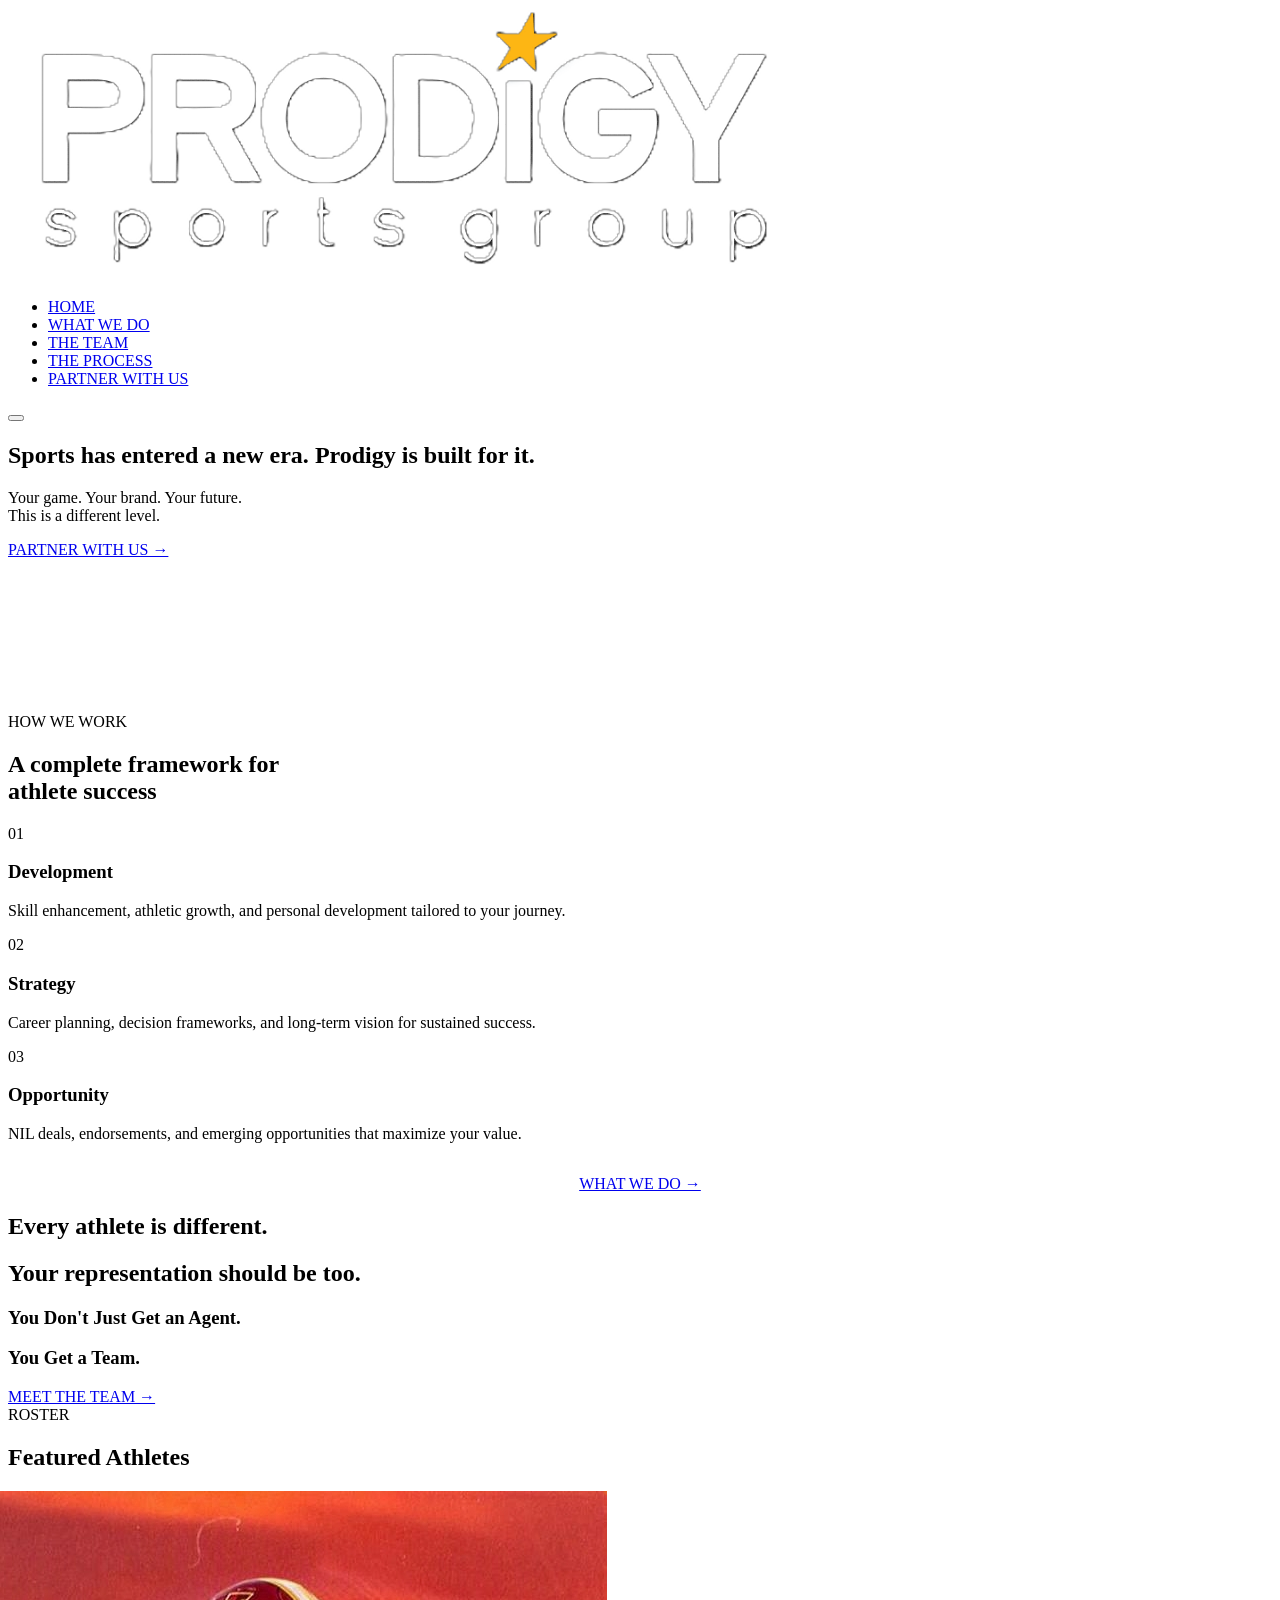
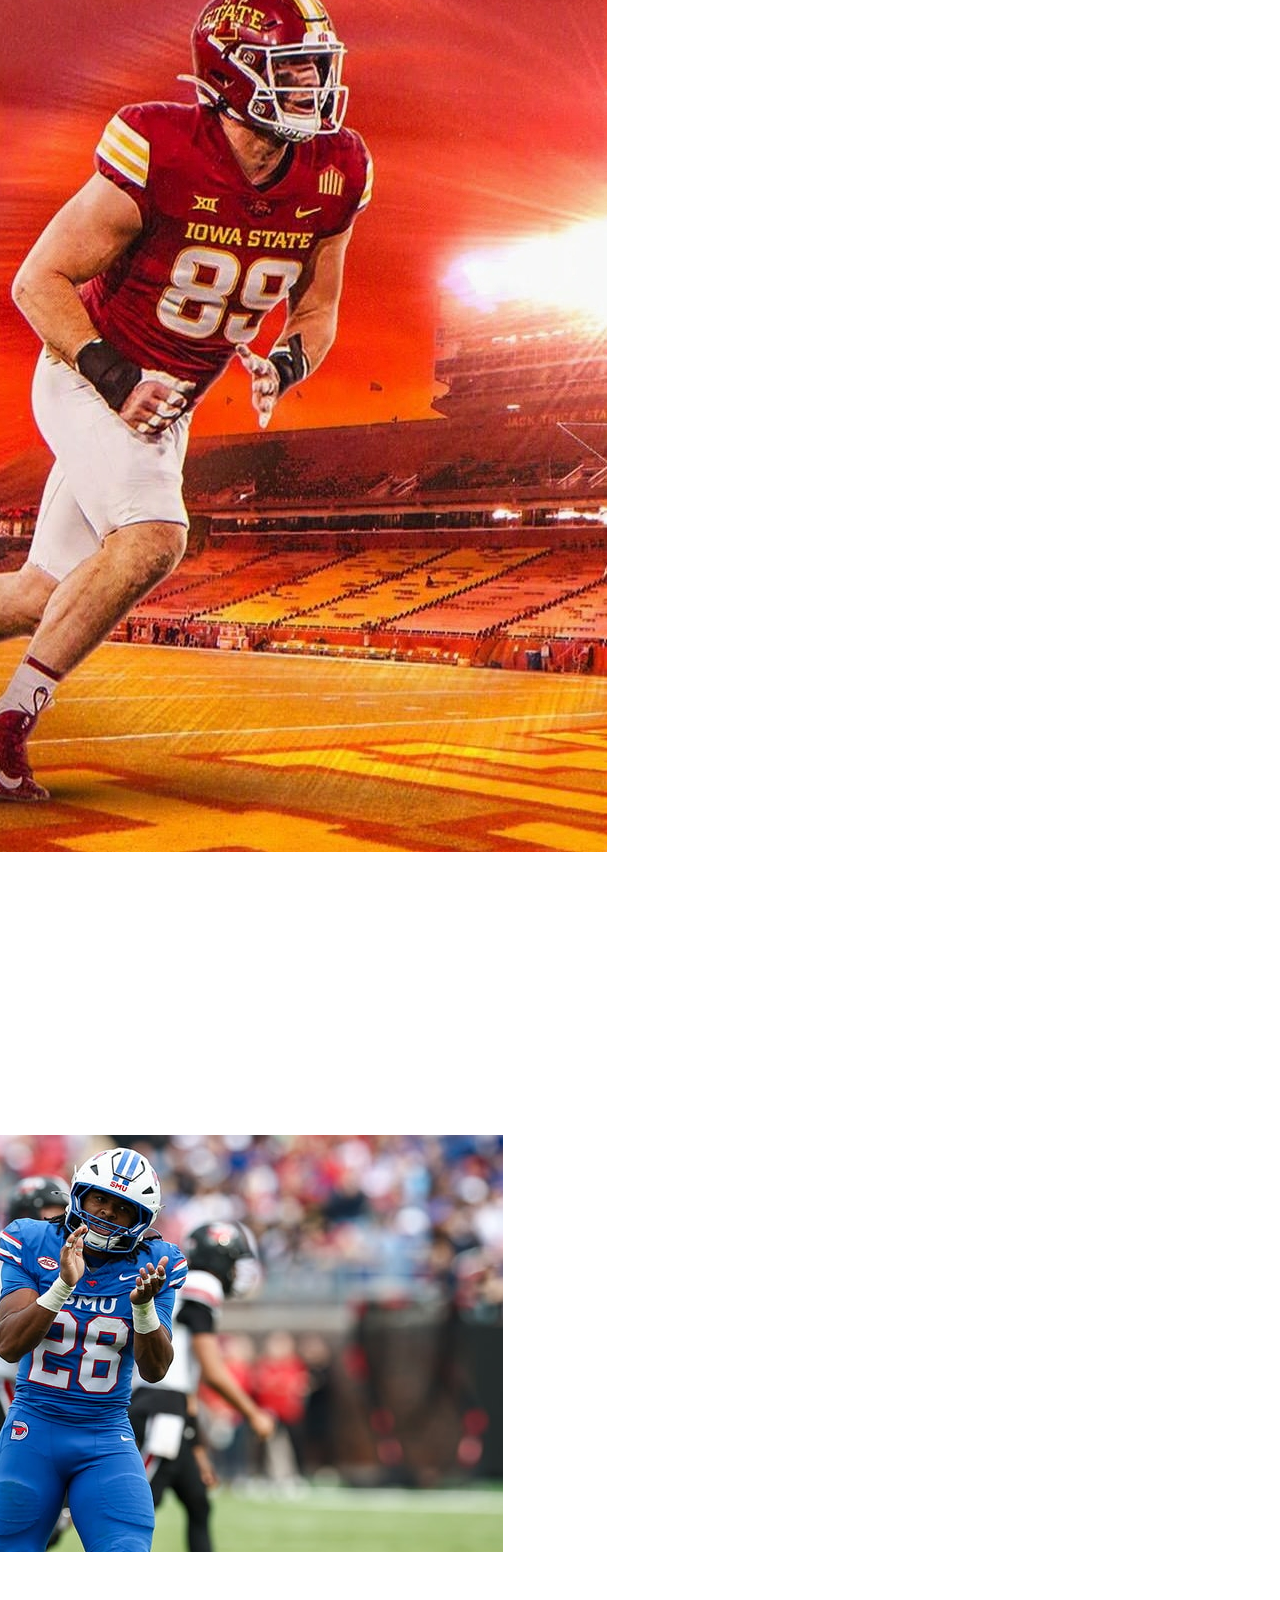
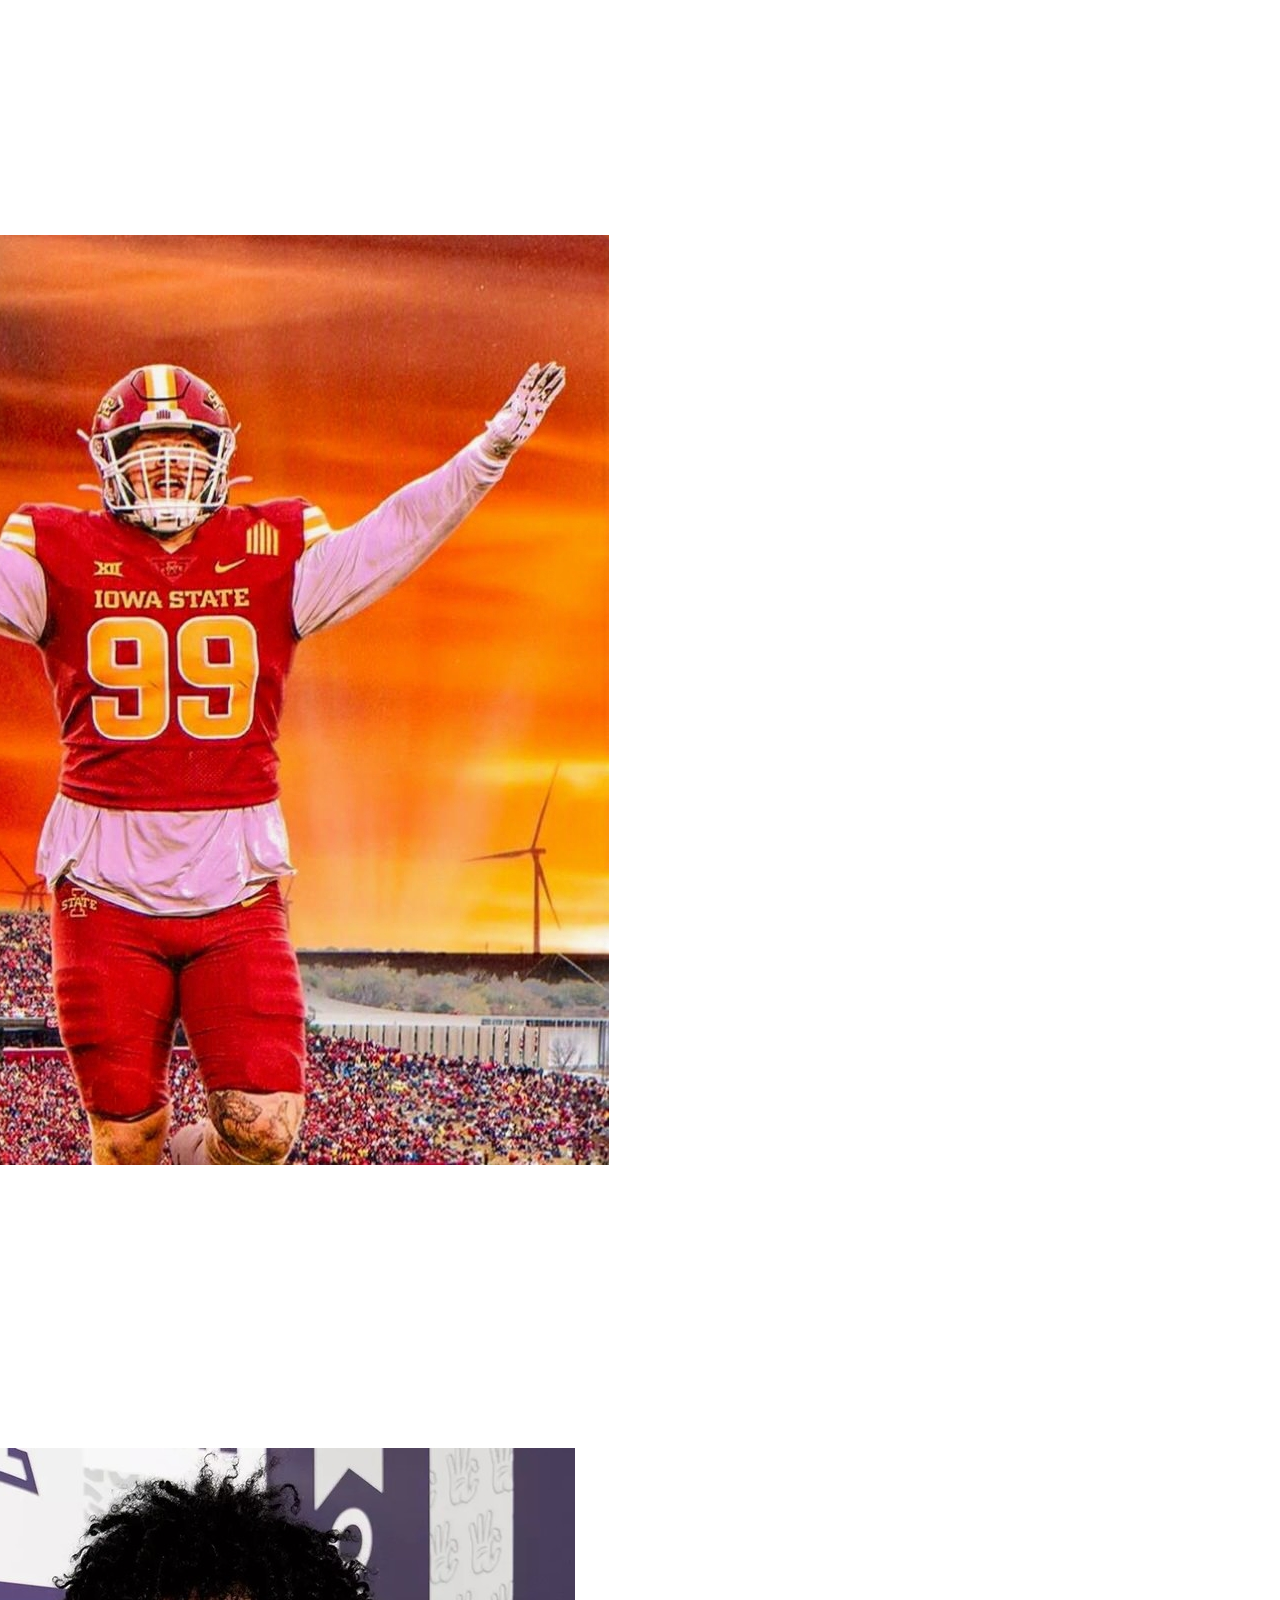
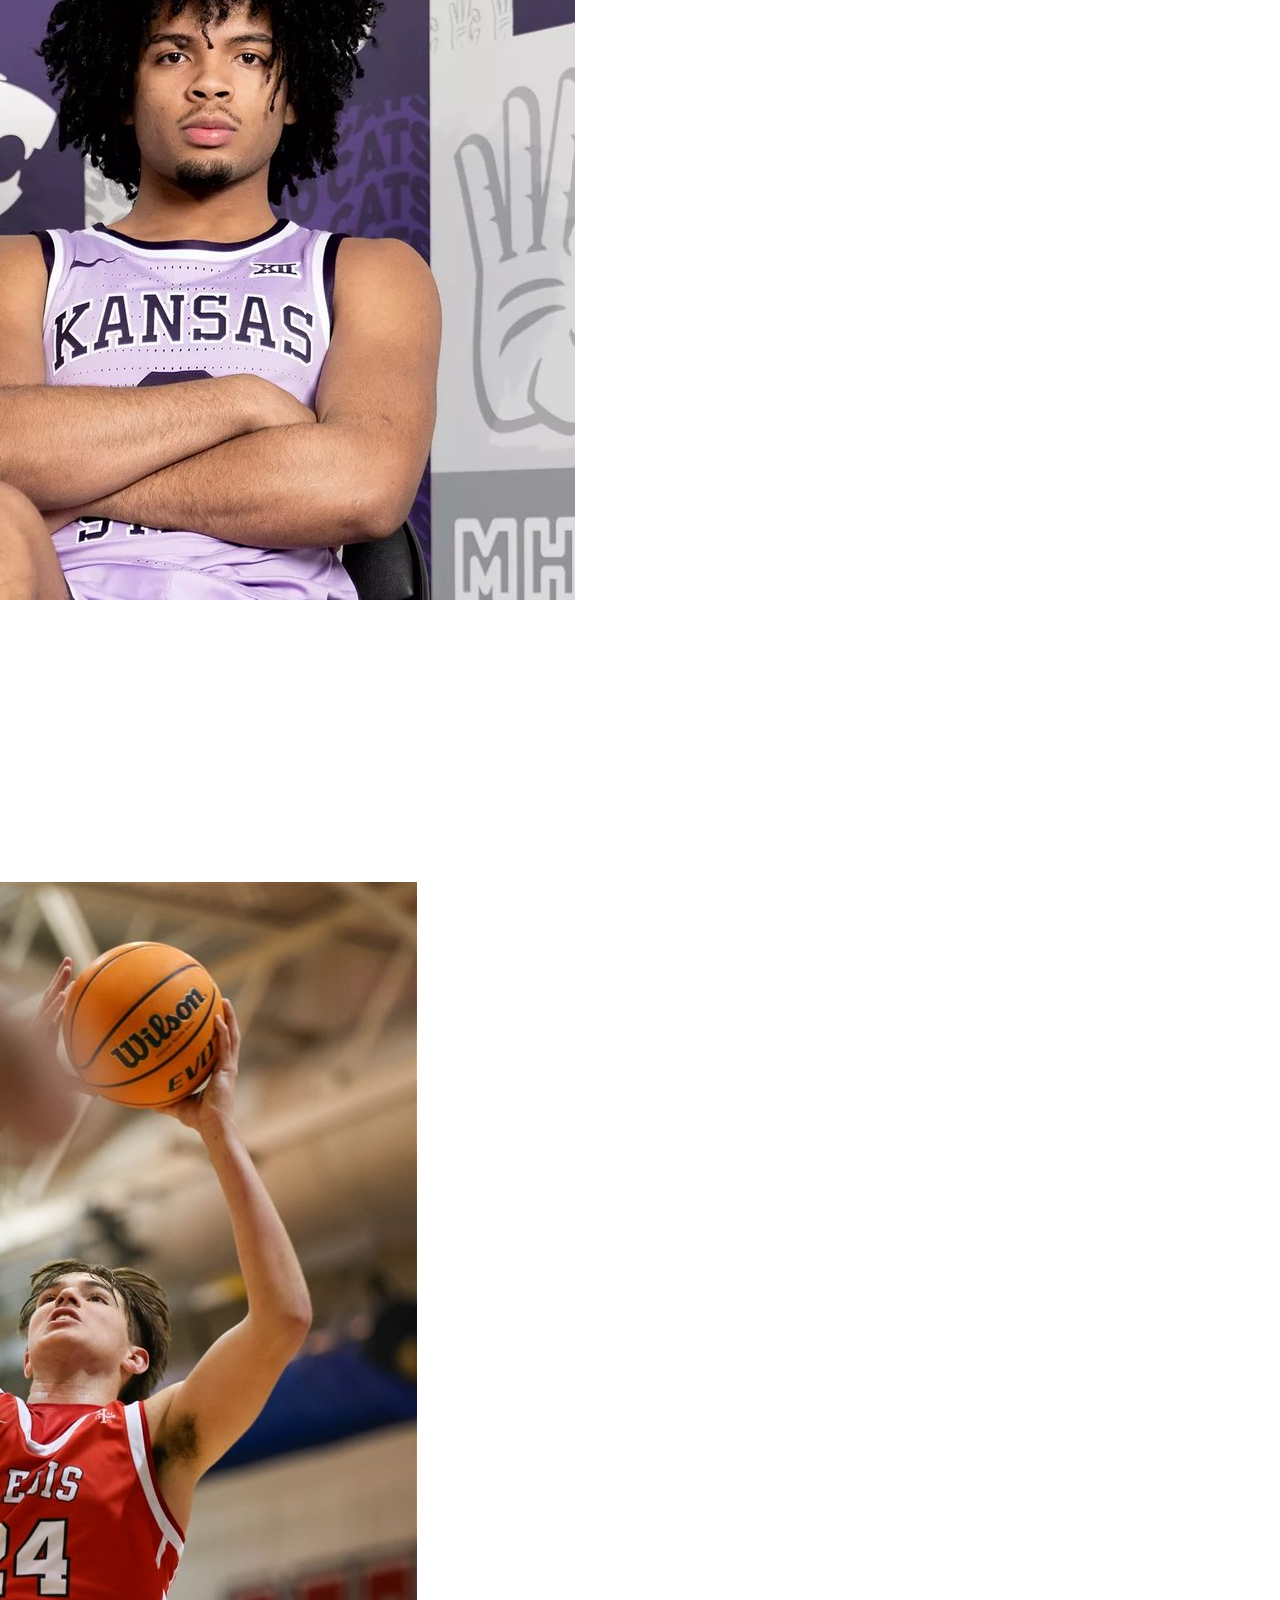
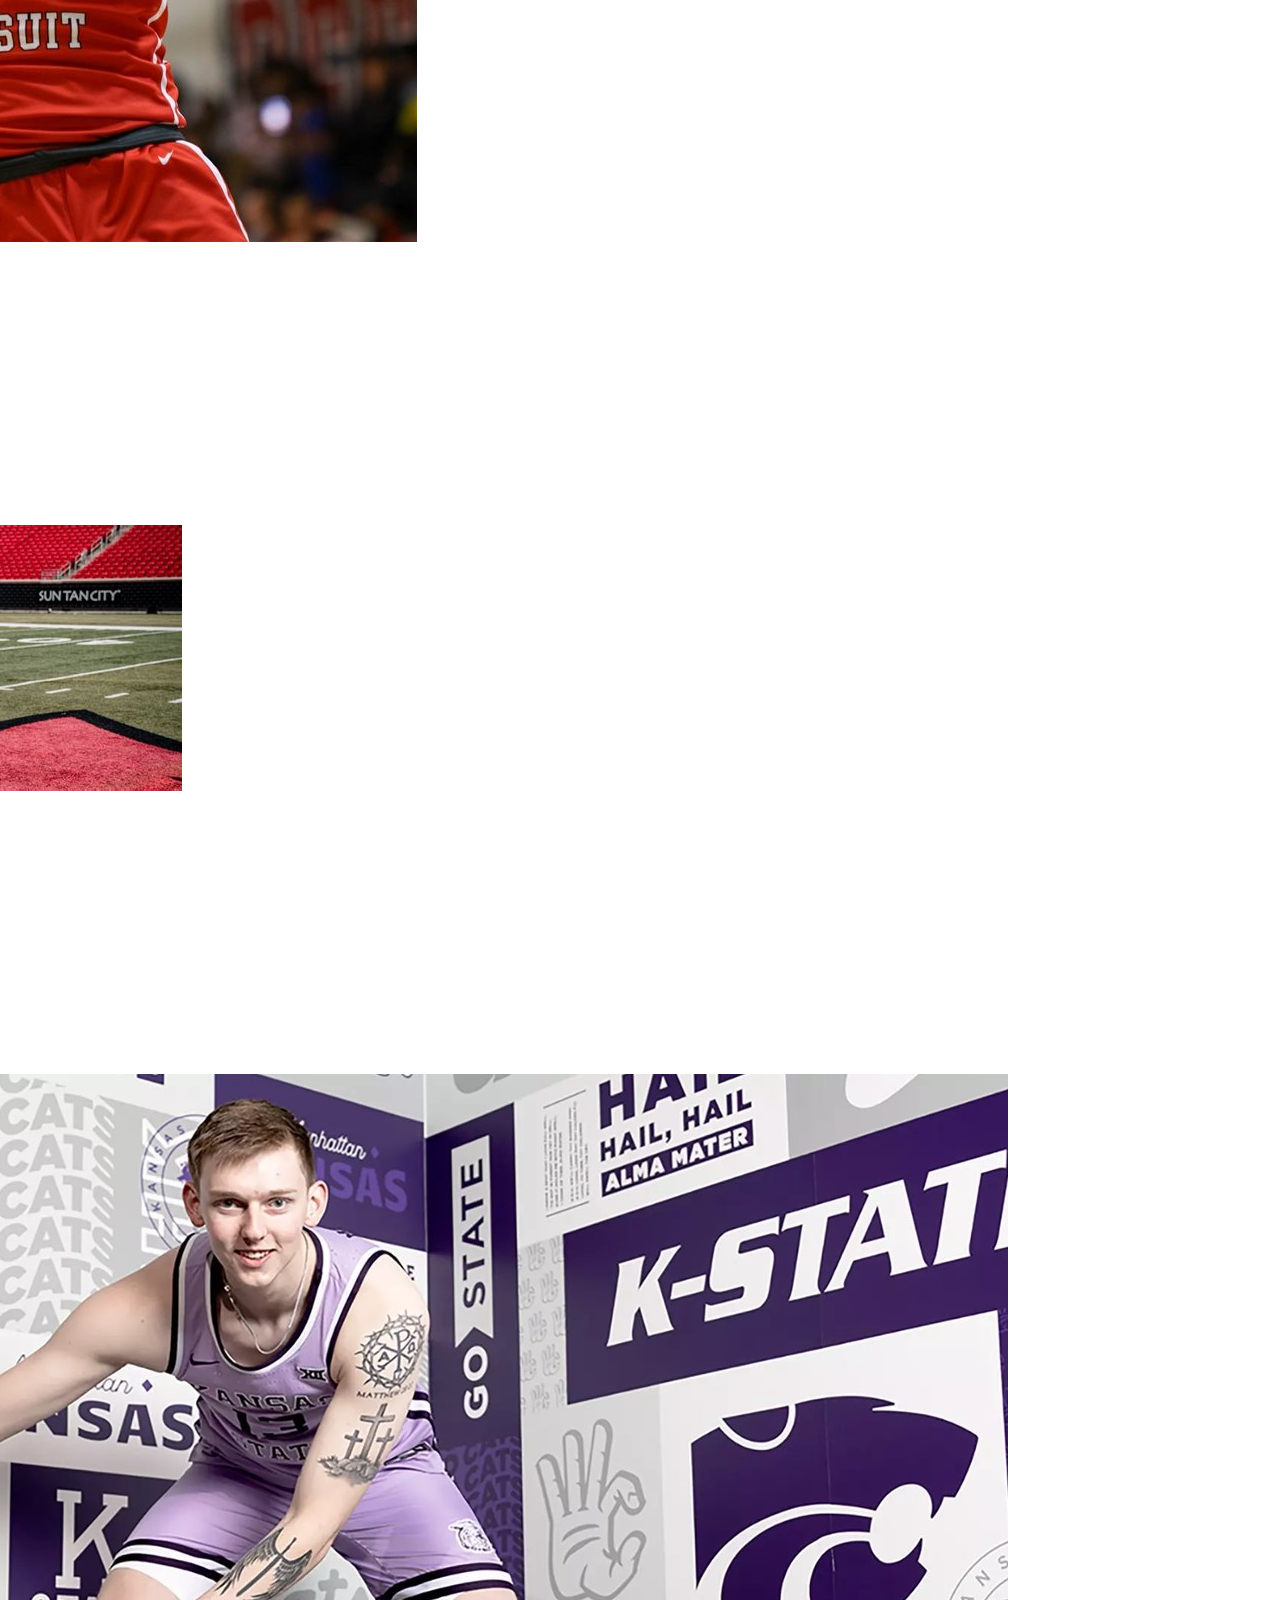
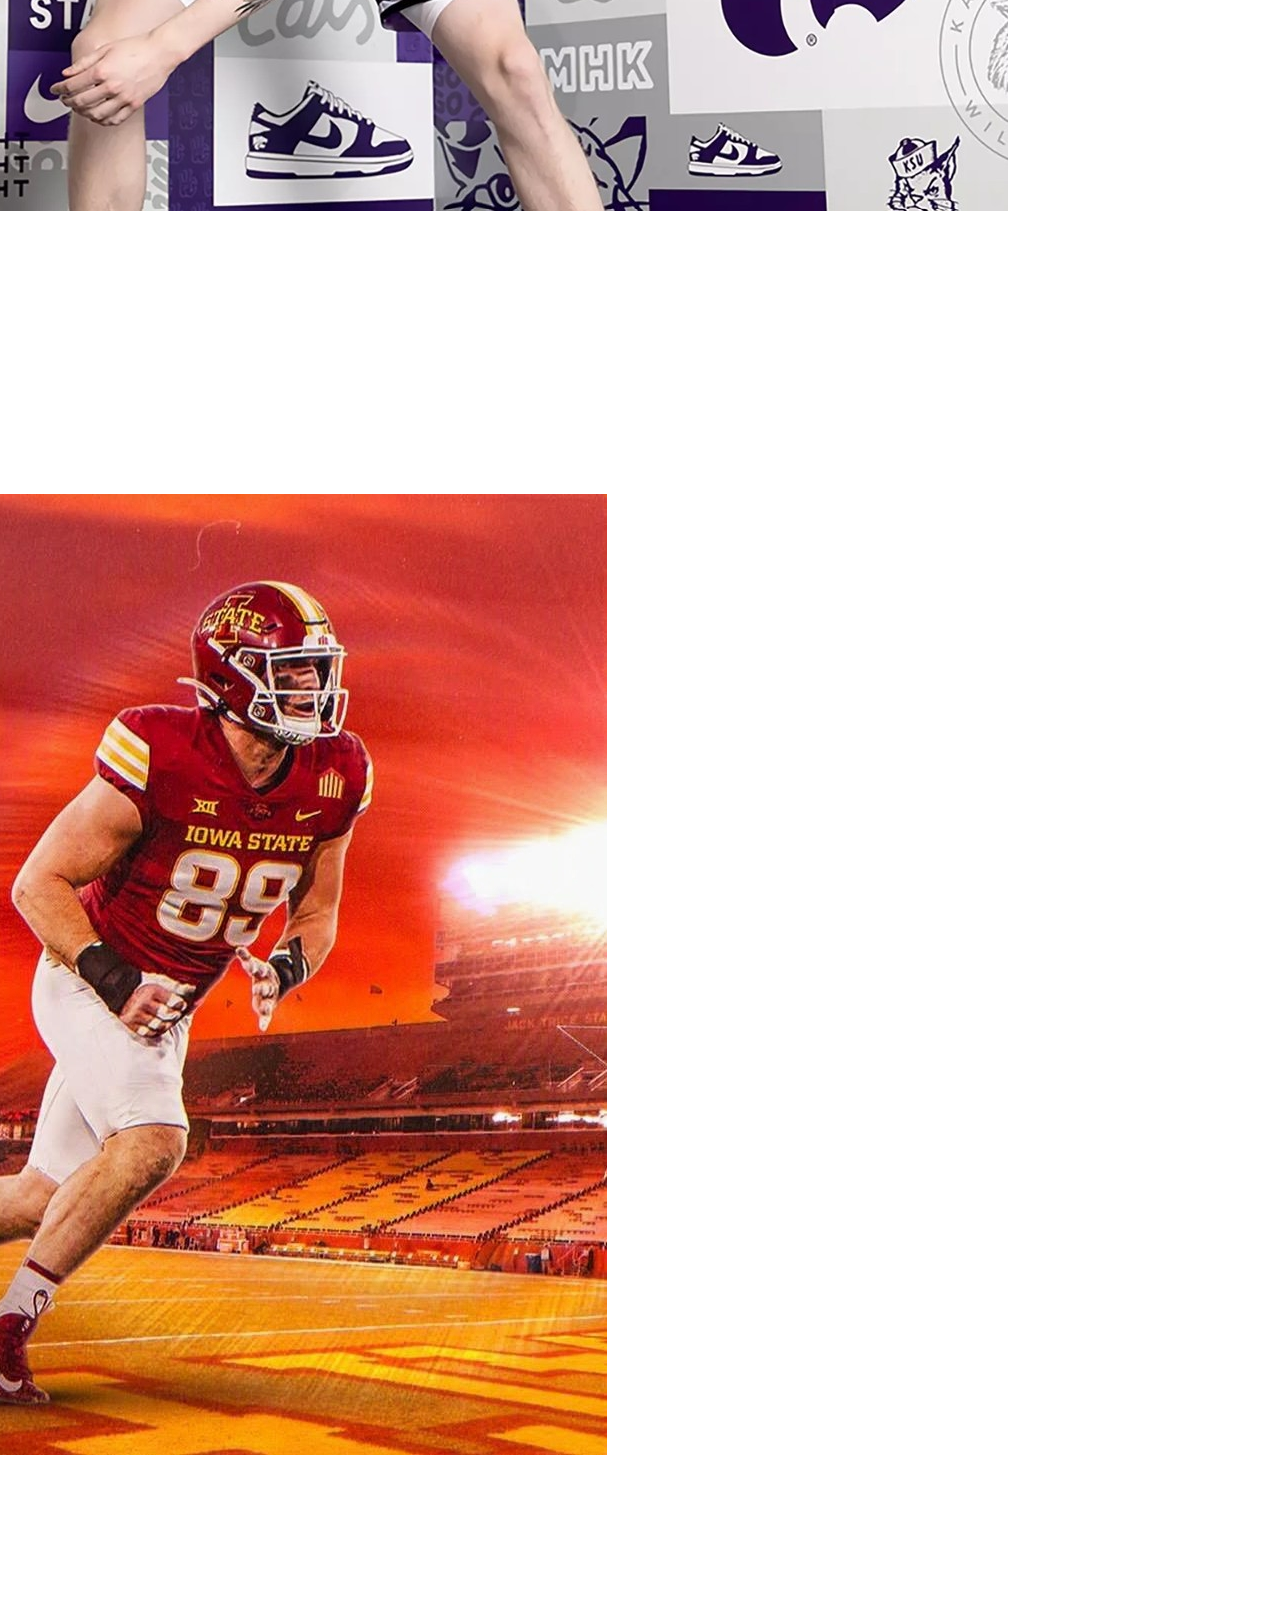
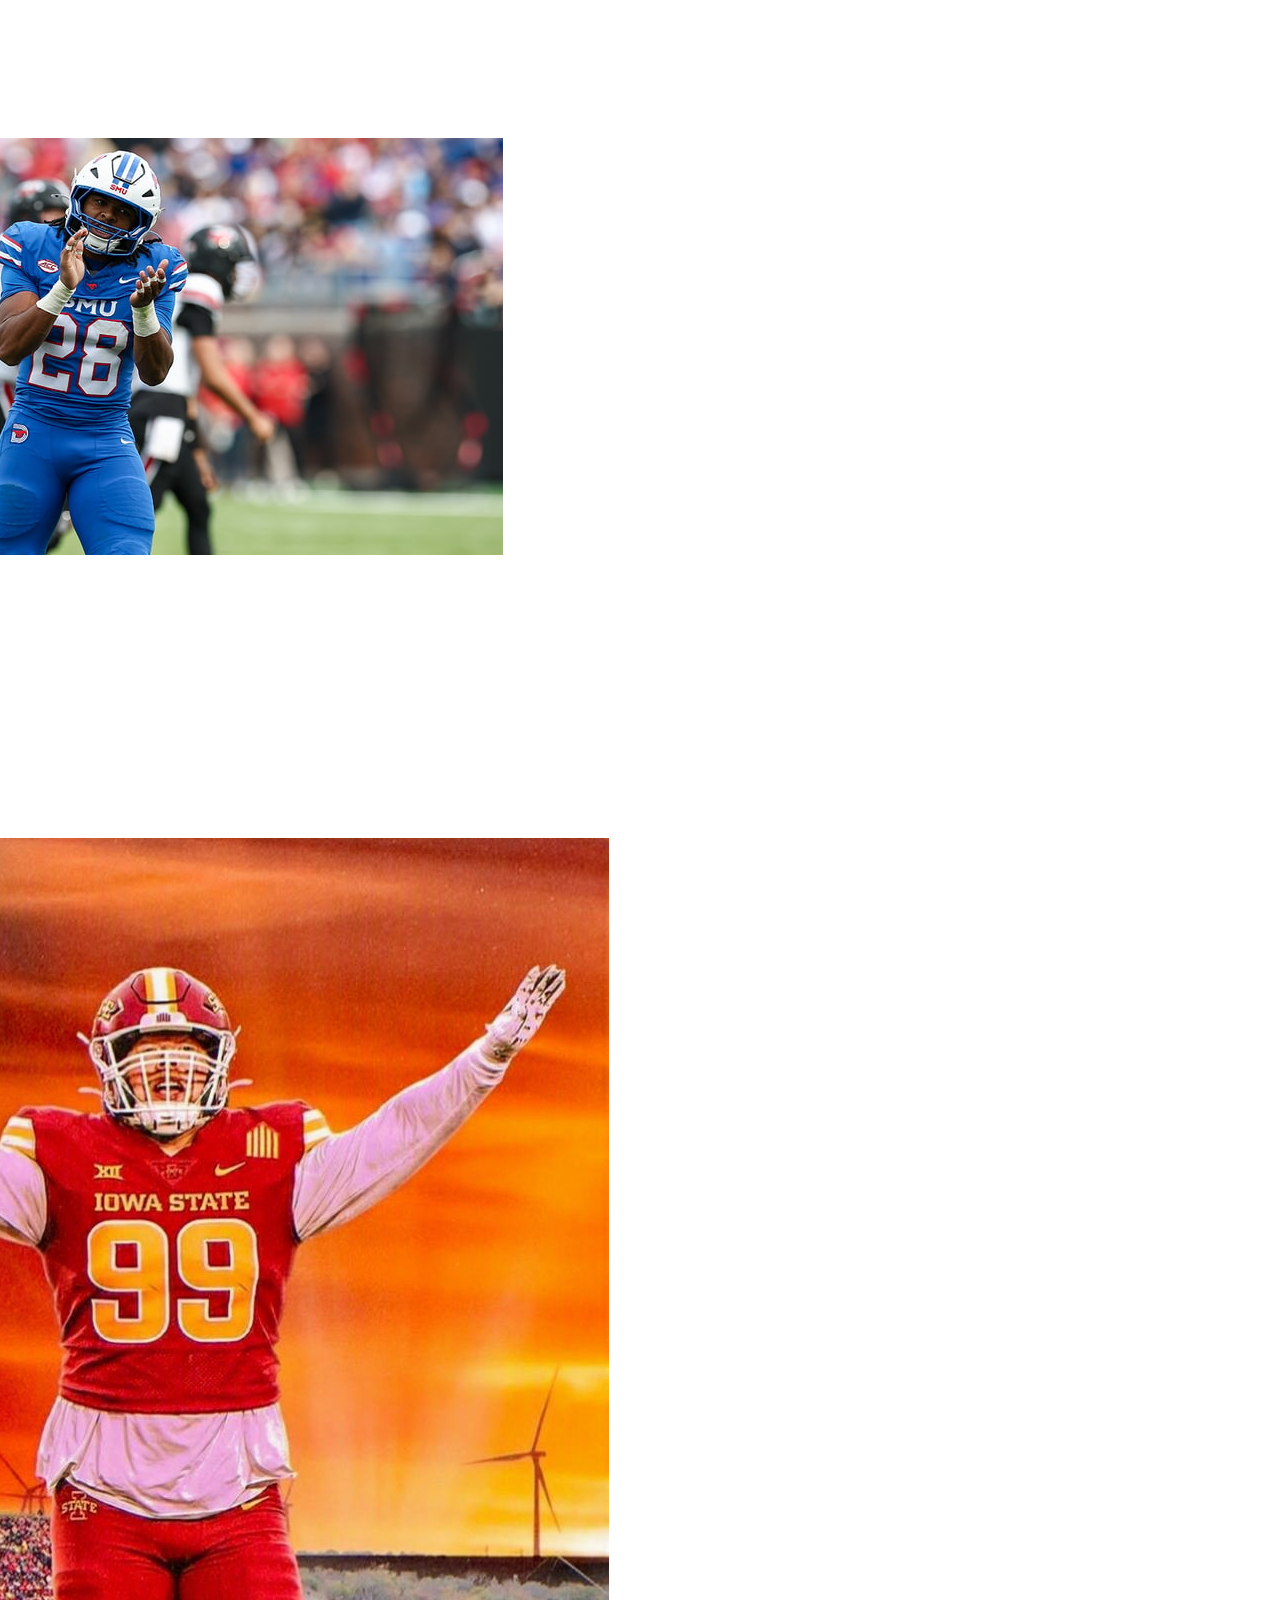
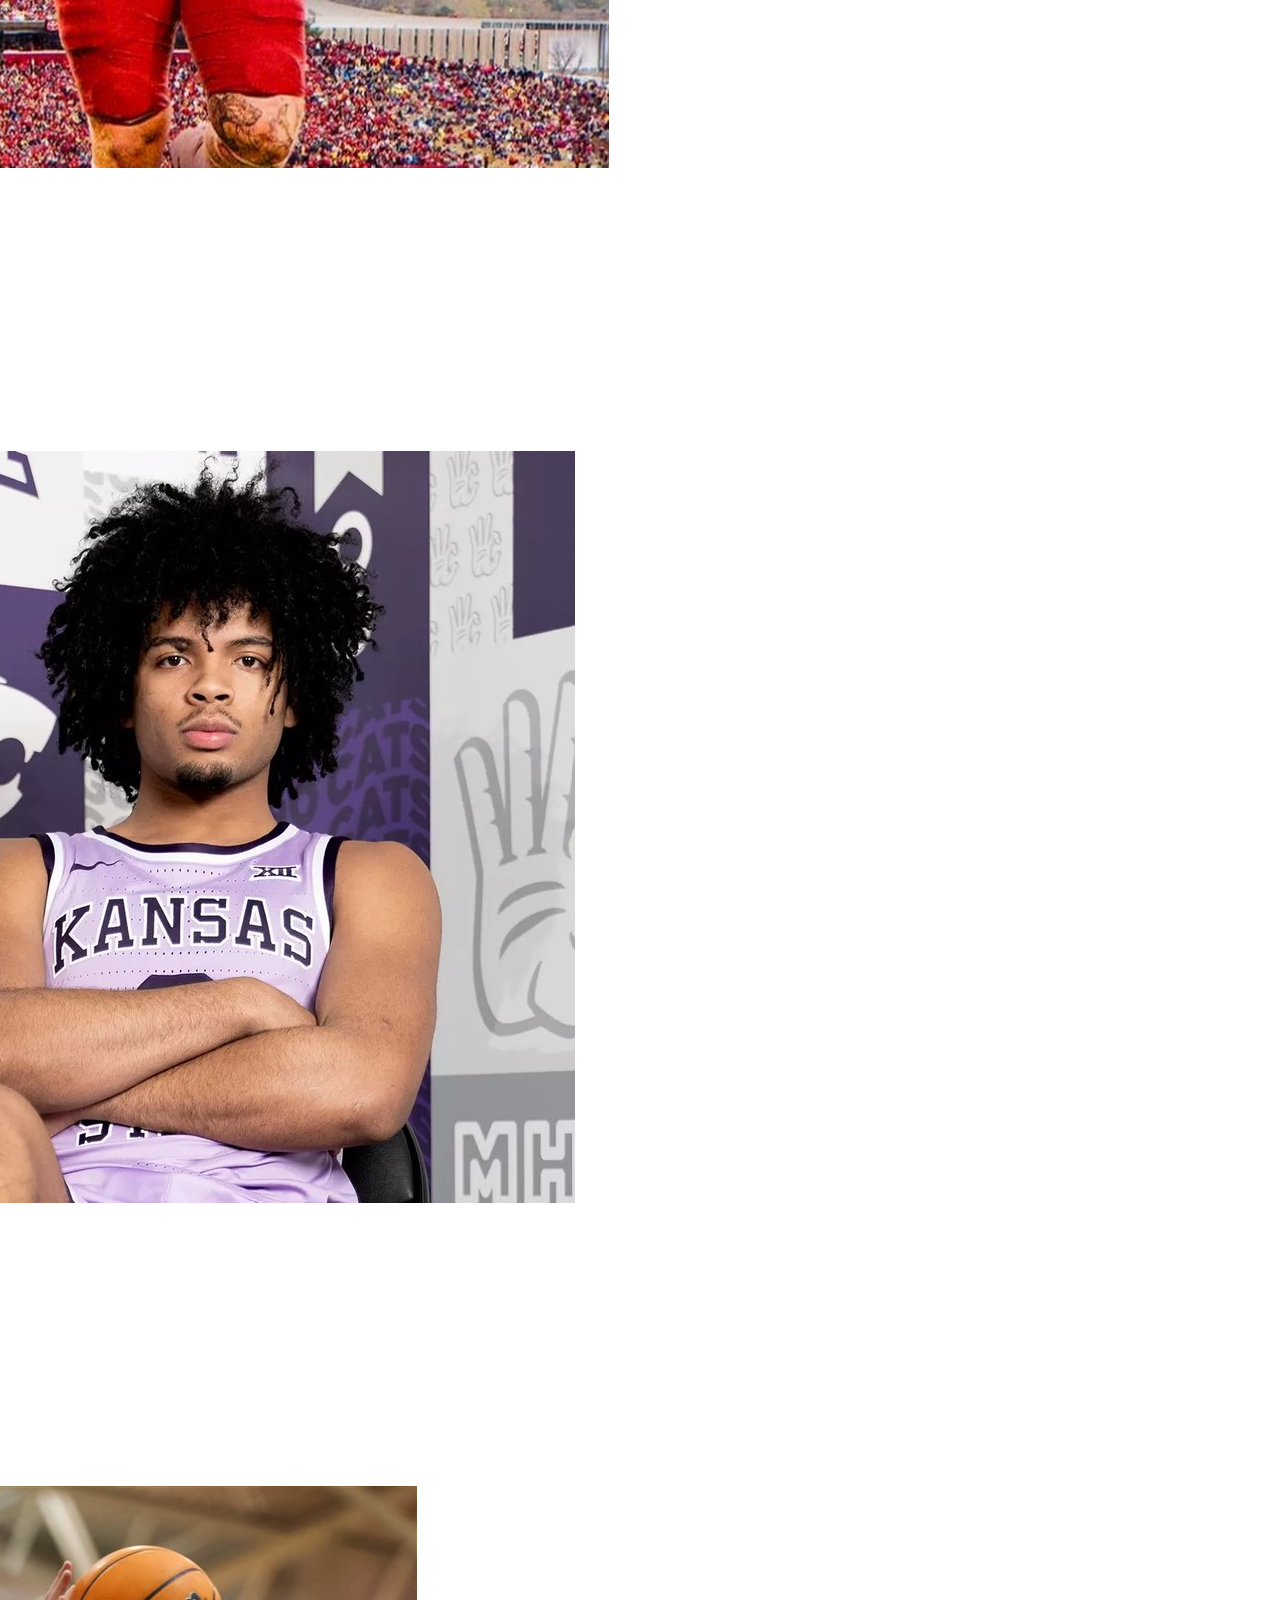
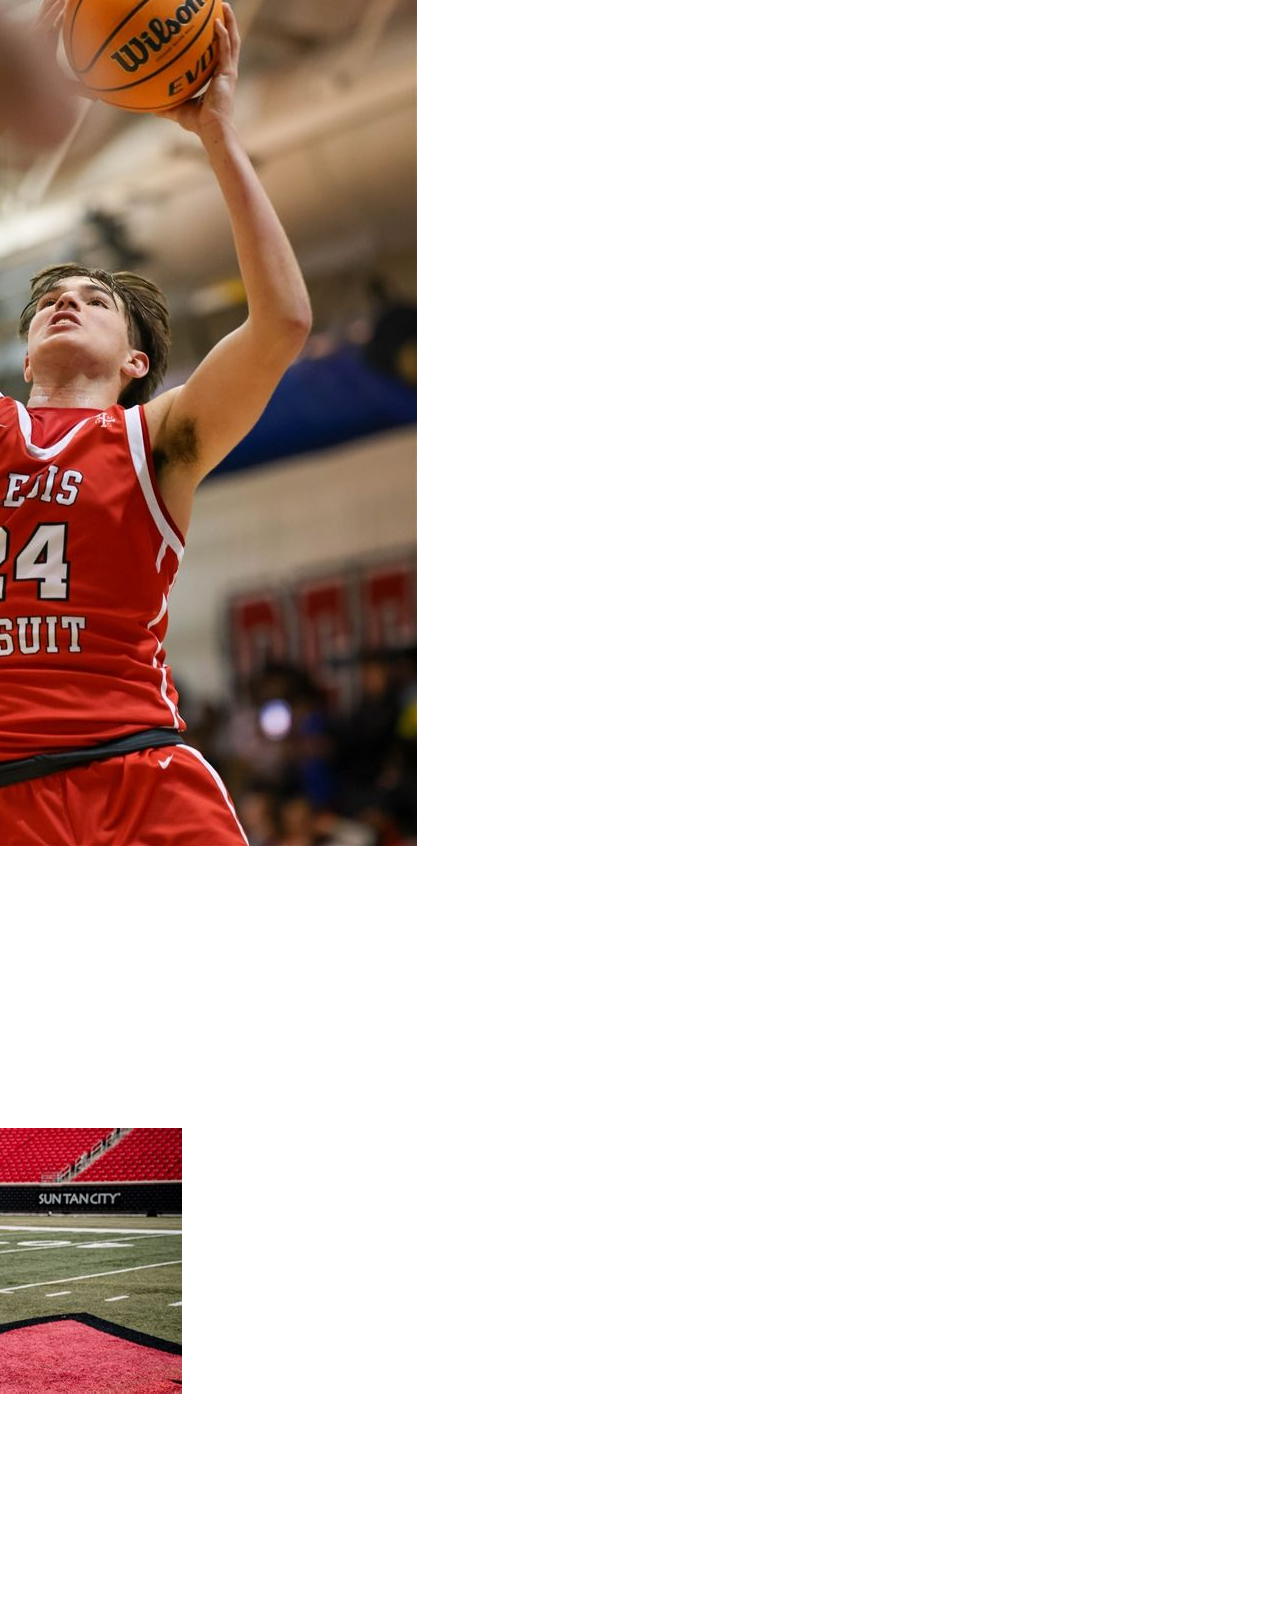
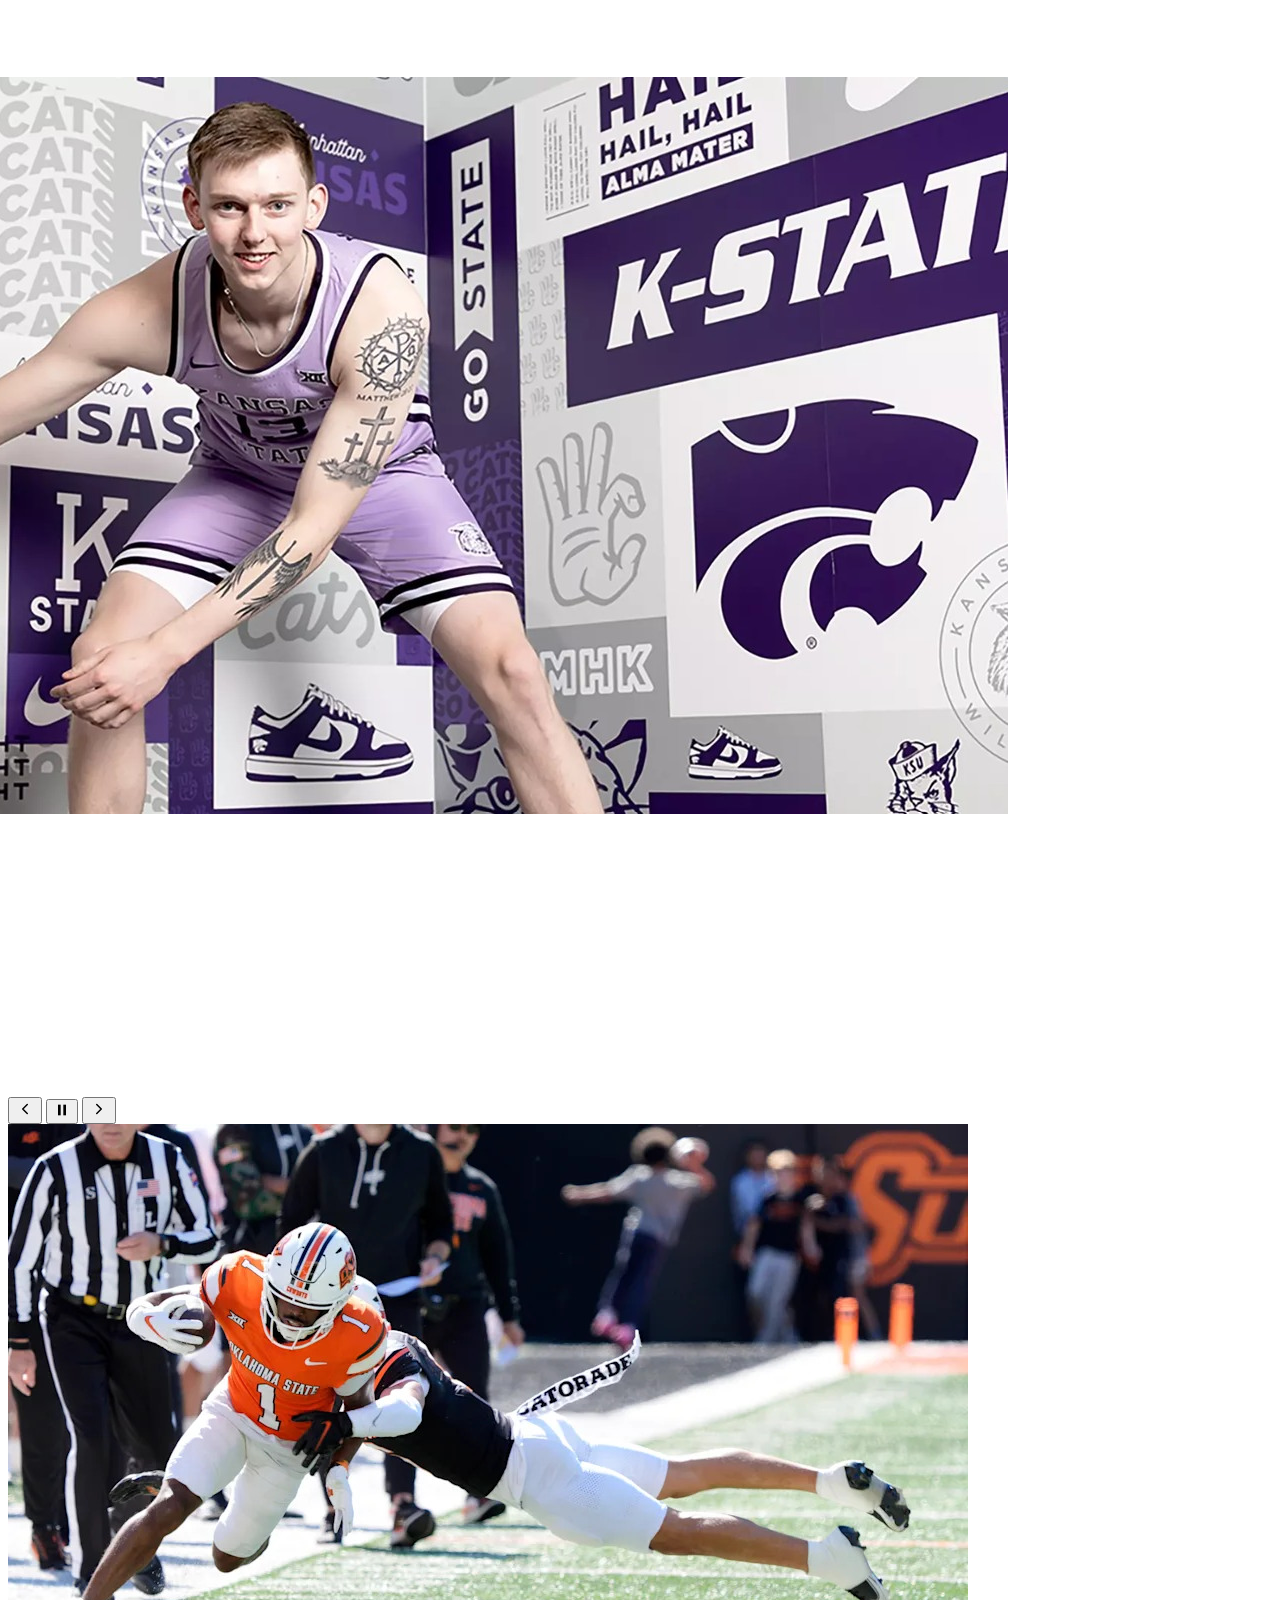
==== commit 44cc5787: "Update index.html" ====
--- a/index.html
+++ b/index.html
@@ -247,6 +247,11 @@
             </div>
         </section>
 
+        <!-- Stats Ticker -->
+<div id="stats-ticker">
+    <div class="ticker-track" id="tickerTrack"></div>
+</div>
+
     </main>
 
     <!-- ===== FOOTER ===== -->
--- a/css/styles.css
+++ b/css/styles.css
@@ -1,2887 +1,284 @@
-﻿
-/* ============================================
-   1. GLOBAL VARIABLES & RESET
-   ============================================ */
-:root {
-    /* Colors */
-    --color-bg-primary: #0D1F2D;
-    --color-bg-secondary: #132333;
-    --color-bg-light: #F2F0EB;
-    --color-gold: #C9A84C;
-    --color-text-primary: #F2F2F0;
-    --color-text-dark: #0D1F2D;
-    --color-text-muted: #A0A0A0;
-    --color-border: rgba(255, 255, 255, 0.1);
-    /* Fonts */
-    --font-display: 'Cabinet Grotesk', 'Playfair Display', sans-serif;
-    --font-body: 'Manrope', 'Inter', sans-serif;
-    /* Effects */
-    --glow-gold: 0 0 20px rgba(201, 168, 76, 0.3);
-}
-
-* {
-    margin: 0;
-    padding: 0;
-    box-sizing: border-box;
-}
-
-body {
-    font-family: 'Manrope', sans-serif;
-    font-size: 17px;
-    line-height: 1.6;
-    color: var(--color-text-primary);
-    background: var(--color-bg-primary);
-    overflow-x: hidden;
-}
-
-/* ============================================
-   2. TYPOGRAPHY & GLOBAL TEXT
-   ============================================ */
-
-h1, h2, h3, h4, h5, h6, .logo, .stat-number, a {
-    font-family: var(--font-display);
-    font-weight: 700;
-    letter-spacing: -0.02em;
-}
-
-h1, .hero-content-full h1, .page-header h1 {
-    font-size: 80px;
-    line-height: 1.08;
-    margin-bottom: 1rem;
-}
-
-h2 {
-    font-size: 44px;
-    line-height: 1.1;
-    margin-bottom: 1rem;
-}
-
-h3 {
-    font-size: 1.6rem;
-    margin-bottom: 0.75rem;
-}
-
-a:visited {
-    color: var(--color-gold);
-    background-color: transparent;
-    text-decoration: none;
-}
-
-a:hover {
-    color: red;
-    background-color: transparent;
-    text-decoration: underline;
-}
-
-a:active {
-    color: yellow;
-    background-color: transparent;
-    text-decoration: underline;
-}
-
-p, .service-content p, .step-description p {
-    font-size: 17px;
-    line-height: 1.6;
-    max-width: 600px;
-}
-
-.section-tag {
-    color: var(--color-gold);
-    font-family: var(--font-body);
-    text-transform: uppercase;
-    letter-spacing: 2px;
-    font-size: 0.8rem;
-    display: inline-block;
-    margin-bottom: 1rem;
-}
-
-.gold-text, .highlight, .accent-text {
-    color: var(--color-gold);
-}
-
-/* Responsive Typography */
-@media (max-width: 768px) {
-    h1, .page-header h1 {
-        font-size: 42px;
-    }
-
-    h2 {
-        font-size: 28px;
-    }
-
-    body, p {
-        font-size: 15px;
-    }
-}
-
-/* ============================================
-   3. HEADER & NAVIGATION
-   ============================================ */
-
-/* ===== HEADER & NAVIGATION ===== */
-header {
-    position: fixed;
-    top: 0;
-    left: 0;
-    width: 100%;
-    z-index: 1000;
-    background: rgba(13, 31, 45, 0.95);
-    backdrop-filter: blur(10px);
-    border-bottom: 1px solid var(--color-border);
-    padding: 1rem 5%;
-    transition: all 0.3s ease;
-}
-
-    /* This makes the navbar solid when scrolling */
-    header.scrolled {
-        background: var(--color-bg-primary);
-        box-shadow: 0 4px 20px rgba(0, 0, 0, 0.3);
-        padding: 0.75rem 5%;
-    }
-
-.navbar {
-    max-width: 1400px;
-    margin: 0 auto;
-    display: flex;
-    justify-content: space-between;
-    align-items: center;
-}
-
-.logo {
-    display: inline-block;
-    cursor: pointer;
-}
-
-.logo-img {
-    height: 45px;
-    width: auto;
-    display: block;
-    transition: height 0.3s ease;
-}
-
-/* Logo shrinks slightly when scrolling */
-header.scrolled .logo-img {
-    height: 38px;
-}
-
-.nav-menu {
-    display: flex;
-    list-style: none;
-    gap: 2rem;
-    margin: 0;
-    padding: 0;
-}
-
-    .nav-menu li {
-        list-style: none;
-    }
-
-    .nav-menu a {
-        color: var(--color-text-primary);
-        text-decoration: none;
-        font-weight: 500;
-        transition: color 0.3s ease;
-        font-size: 1rem;
-        position: relative;
-        padding: 0.5rem 0;
-    }
-
-        .nav-menu a::after {
-            content: '';
-            position: absolute;
-            bottom: 0;
-            left: 0;
-            width: 0;
-            height: 2px;
-            background: var(--color-gold);
-            transition: width 0.3s ease;
-        }
-
-        .nav-menu a:hover::after,
-        .nav-menu a.active::after {
-            width: 100%;
-        }
-
-        .nav-menu a:hover,
-        .nav-menu a.active {
-            color: var(--color-gold);
-        }
-
-/* Mobile menu button - hidden on desktop */
-.menu-toggle {
-    display: none;
-    background: none;
-    border: none;
-    cursor: pointer;
-    padding: 0.5rem;
-    z-index: 1001;
-}
-
-    .menu-toggle span {
-        display: block;
-        width: 25px;
-        height: 2px;
-        background: var(--color-text-primary);
-        margin: 5px 0;
-        transition: all 0.3s ease;
-    }
-
-/* Show hamburger on mobile */
-@media (max-width: 768px) {
-    .menu-toggle {
-        display: block;
-    }
-
-    .nav-menu {
-        position: fixed;
-        top: 0;
-        right: -100%;
-        width: 80%;
-        max-width: 300px;
-        height: 100vh;
-        background: var(--color-bg-primary);
-        flex-direction: column;
-        align-items: center;
-        justify-content: center;
-        gap: 2rem;
-        transition: right 0.3s ease;
-        z-index: 1000;
-        padding: 2rem;
-        margin: 0;
-        list-style: none;
-    }
-
-        .nav-menu.active {
-            right: 0;
-        }
-
-    /* Hamburger animation when open */
-    .menu-toggle.active span:nth-child(1) {
-        transform: rotate(45deg) translate(5px, 5px);
-    }
-
-    .menu-toggle.active span:nth-child(2) {
-        opacity: 0;
-    }
-
-    .menu-toggle.active span:nth-child(3) {
-        transform: rotate(-45deg) translate(7px, -6px);
-    }
-}
-
-/* ============================================
-   4. HOMEPAGE 
-   ============================================ */
-
-/* Hero Section */
-.hero-left {
-    position: relative;
-    min-height: 100vh;
-    width: 100%;
-    display: flex;
-    align-items: center;
-    overflow: hidden;
-}
-
-.hero-video-bg {
-    position: absolute;
-    top: 0;
-    left: 0;
-    width: 100%;
-    height: 100%;
-    object-fit: cover;
-    z-index: 0;
-}
-
-.hero-gradient-overlay {
-    position: absolute;
-    top: 0;
-    left: 0;
-    width: 100%;
-    height: 100%;
-    background: linear-gradient(90deg, rgba(0, 0, 0, 0.75) 0%, rgba(0, 0, 0, 0.2) 100%);
-    z-index: 1;
-}
-
-.hero-left-container {
-    position: relative;
-    z-index: 2;
-    width: 100%;
-    max-width: 1400px;
-    margin: 0 auto;
-    padding: 160px 5%;
-}
-
-.hero-left-content {
-    max-width: 620px;
-}
-
-
-.hero-headline {
-    display: block;
-}
-
-.headline-line1,
-.headline-line2 {
-    display: block;
-}
-
-/* Desktop only (1024px and up) */
-@media (min-width: 1024px) {
-    .hero-headline {
-        white-space: normal;
-    }
-
-    .headline-line1,
-    .headline-line2 {
-        display: block;
-        white-space: nowrap;
-    }
-}
-
-/* mobile */
-@media (max-width: 1023px) {
-    .headline-line1,
-    .headline-line2 {
-        white-space: normal;
-    }
-}
-
-.headline-line1 {
-    font-weight: 500;
-}
-
-.headline-line2 {
-    font-weight: 800;
-}
-
-.hero-supporting {
-    font-size: 18px;
-    margin-bottom: 32px;
-}
-
-.hero-divider {
-    width: 60px;
-    height: 2px;
-    background: var(--color-gold);
-    margin: 1.5rem auto;
-}
-
-/* ============================================
-   FEATURED ATHLETES 
-   ============================================ */
-
-/* Section Header */
-.featured-athletes {
-    padding: 80px 5% 100px;
-    background: var(--color-bg-primary);
-    overflow: visible !important;
-}
-
-.section-header {
-    text-align: center;
-    margin-bottom: 3.5rem;
-}
-
-    .section-header .section-tag {
-        display: inline-block;
-        font-size: 0.75rem;
-        text-transform: uppercase;
-        letter-spacing: 2px;
-        color: var(--color-gold);
-        margin-bottom: 0.75rem;
-    }
-
-    .section-header h2 {
-        font-size: 3rem;
-        margin-bottom: 0.75rem;
-    }
-
-        .section-header h2 .gold-text {
-            color: var(--color-gold);
-        }
-
-.section-divider {
-    width: 60px;
-    height: 2px;
-    background: linear-gradient(90deg, var(--color-gold), transparent);
-    margin: 0 auto;
-}
-
-/* Grid Container */
-.athletes-grid {
-    display: grid !important;
-    grid-template-columns: repeat(3, 1fr) !important;
-    gap: 2rem !important;
-    max-width: 1200px !important;
-    margin: 0 auto !important;
-    overflow: visible !important;
-}
-
-/* ===== FLIP CARD ===== */
-.flip-card {
-    background-color: transparent;
-    width: 100%;
-    height: 420px;
-    perspective: 1000px;
-    cursor: pointer;
-    overflow: visible !important;
-}
-
-.flip-card-inner {
-    position: relative;
-    width: 100%;
-    height: 100%;
-    text-align: center;
-    transition: transform 0.6s cubic-bezier(0.4, 0, 0.2, 1);
-    transform-style: preserve-3d;
-    overflow: visible !important;
-}
-
-.flip-card.flipped .flip-card-inner {
-    transform: rotateY(180deg);
-}
-
-.flip-card-front,
-.flip-card-back {
-    position: absolute;
-    width: 100%;
-    height: 100%;
-    backface-visibility: hidden;
-    -webkit-backface-visibility: hidden;
-    border-radius: 20px;
-    overflow: hidden;
-}
-
-/* ===== FRONT CARD ===== */
-.flip-card-front {
-    background: var(--color-bg-secondary);
-    border: 1px solid rgba(201, 168, 76, 0.15);
-    box-shadow: 0 8px 30px rgba(0, 0, 0, 0.2);
-    display: flex;
-    flex-direction: column;
-    transition: transform 0.3s ease, box-shadow 0.3s ease;
-}
-
-    .flip-card-front:hover {
-        transform: translateY(-6px);
-        box-shadow: 0 15px 40px rgba(0, 0, 0, 0.3), 0 0 30px rgba(201, 168, 76, 0.05);
-        border-color: rgba(201, 168, 76, 0.3);
-    }
-
-/* Card Image */
-.card-image-wrapper {
-    position: relative;
-    width: 100%;
-    height: 260px;
-    overflow: hidden;
-}
-
-    .card-image-wrapper img {
-        width: 100%;
-        height: 100%;
-        object-fit: cover;
-        transition: transform 0.5s ease;
-    }
-
-.flip-card-front:hover .card-image-wrapper img {
-    transform: scale(1.05);
-}
-
-.card-image-overlay {
-    position: absolute;
-    bottom: 0;
-    left: 0;
-    right: 0;
-    height: 70%;
-    background: linear-gradient(to top, rgba(13, 31, 45, 0.9), rgba(13, 31, 45, 0.4), transparent);
-    pointer-events: none;
-}
-
-/* Card Content */
-.card-content {
-    flex: 1;
-    padding: 1.25rem 1.5rem 1.5rem;
-    display: flex;
-    flex-direction: column;
-    justify-content: center;
-}
-
-    .card-content h3 {
-        font-size: 1.3rem;
-        font-weight: 700;
-        margin-bottom: 0.25rem;
-        color: var(--color-text-primary);
-        letter-spacing: -0.01em;
-    }
-
-    .card-content p {
-        font-size: 0.85rem;
-        color: var(--color-gold) !important;
-        font-weight: 500;
-        letter-spacing: 0.3px;
-        margin-bottom: 0.5rem;
-        opacity: 0.9;
-    }
-
-.flip-hint {
-    font-size: 0.7rem;
-    color: var(--color-gold);
-    opacity: 0.6;
-    transition: all 0.3s ease;
-    letter-spacing: 0.5px;
-}
-
-.flip-card-front:hover .flip-hint {
-    opacity: 1;
-    letter-spacing: 1px;
-}
-
-/* ===== BACK CARD ===== */
-.flip-card-back {
-    background: linear-gradient(145deg, var(--color-gold), #b8943a);
-    transform: rotateY(180deg);
-    padding: 2rem;
-    display: flex;
-    flex-direction: column;
-    justify-content: center;
-    border: 1px solid rgba(201, 168, 76, 0.3);
-    box-shadow: inset 0 0 60px rgba(0, 0, 0, 0.05);
-}
-
-.back-content {
-    width: 100%;
-}
-
-.flip-card-back h3 {
-    font-size: 1.4rem;
-    font-weight: 700;
-    color: var(--color-text-dark);
-    margin-bottom: 1.25rem;
-    letter-spacing: -0.01em;
-    border-bottom: 2px solid rgba(13, 31, 45, 0.15);
-    padding-bottom: 0.75rem;
-}
-
-/* Athlete Details */
-.athlete-details {
-    display: flex;
-    flex-direction: column;
-    gap: 0.25rem;
-}
-
-.detail-row {
-    display: flex;
-    justify-content: space-between;
-    padding: 0.4rem 0;
-    border-bottom: 1px solid rgba(13, 31, 45, 0.06);
-}
-
-    .detail-row:last-child {
-        border-bottom: none;
-    }
-
-.detail-label {
-    font-weight: 600;
-    color: rgba(13, 31, 45, 0.7);
-    font-size: 0.8rem;
-    text-transform: uppercase;
-    letter-spacing: 0.5px;
-}
-
-.detail-value {
-    font-weight: 500;
-    color: var(--color-text-dark);
-    font-size: 0.9rem;
-}
-
-.highlight-row .detail-value {
-    font-weight: 700;
-    color: var(--color-text-dark);
-}
-
-.flip-back-hint {
-    display: block;
-    text-align: center;
-    font-size: 0.7rem;
-    color: rgba(13, 31, 45, 0.5);
-    margin-top: 1.25rem;
-    padding-top: 0.75rem;
-    border-top: 1px solid rgba(13, 31, 45, 0.15);
-    transition: opacity 0.3s ease;
-}
-
-.flip-card-back:hover .flip-back-hint {
-    opacity: 0.8;
-}
-
-/* ===== RESPONSIVE ===== */
-@media (max-width: 1024px) {
-    .athletes-grid {
-        gap: 1.5rem !important;
-    }
-}
-
-@media (max-width: 968px) {
-    .athletes-grid {
-        grid-template-columns: repeat(2, 1fr) !important;
-        gap: 1.5rem !important;
-    }
-
-    .section-header h2 {
-        font-size: 2.5rem;
-    }
-}
-
-@media (max-width: 768px) {
-    .featured-athletes {
-        padding: 60px 5% 80px;
-    }
-
-    .athletes-grid {
-        grid-template-columns: 1fr !important;
-        gap: 1.5rem !important;
-        max-width: 340px !important;
-        margin: 0 auto !important;
-    }
-
-    .flip-card {
-        height: 380px;
-    }
-
-    .card-image-wrapper {
-        height: 220px;
-    }
-
-    .section-header h2 {
-        font-size: 2rem;
-    }
-
-    .flip-card-back {
-        padding: 1.5rem;
-    }
-}
-
-@media (max-width: 480px) {
-    .flip-card {
-        height: 360px;
-    }
-
-    .card-image-wrapper {
-        height: 200px;
-    }
-
-    .card-content h3 {
-        font-size: 1.1rem;
-    }
-
-    .flip-card-back {
-        padding: 1.25rem;
-    }
-
-        .flip-card-back h3 {
-            font-size: 1.2rem;
-        }
-
-    .detail-label {
-        font-size: 0.7rem;
-    }
-
-    .detail-value {
-        font-size: 0.8rem;
-    }
-}
-
-/* ============================================
-   AUTO CAROUSEL - LOOPING + NAVIGATION
-   ============================================ */
-
-.carousel-wrapper {
-    width: 100%;
-    overflow: hidden;
-    position: relative;
-    padding: 10px 0 30px 0;
-}
-
-.carousel-track {
-    display: flex;
-    gap: 2rem;
-    width: max-content;
-    animation: scrollCarousel 30s linear infinite;
-    will-change: transform;
-}
-
-/* Pause animation on hover */
-.carousel-wrapper:hover .carousel-track {
-    animation-play-state: paused;
-}
-
-/* LOOP FIX: Duplicate the cards to create seamless loop */
-.carousel-track::after {
-    content: '';
-    display: flex;
-    gap: 2rem;
-}
-
-/* The auto-scroll animation - now loops seamlessly */
-@keyframes scrollCarousel {
-    0% {
-        transform: translateX(0);
-    }
-
-    100% {
-        /* Move exactly the width of one full set of cards */
-        transform: translateX(-50%);
-    }
-}
-
-/* Individual cards in the carousel */
-.carousel-track .flip-card {
-    flex: 0 0 280px;
-    width: 280px;
-    height: 400px;
-    perspective: 1000px;
-    cursor: pointer;
-}
-
-/* ===== CAROUSEL NAVIGATION ARROWS ===== */
-.carousel-nav {
-    display: flex;
-    justify-content: center;
-    gap: 1rem;
-    margin-top: 1.5rem;
-}
-
-.carousel-btn {
-    background: rgba(201, 168, 76, 0.15);
-    border: 1px solid rgba(201, 168, 76, 0.3);
-    color: var(--color-gold);
-    width: 44px;
-    height: 44px;
-    border-radius: 50%;
-    cursor: pointer;
-    display: flex;
-    align-items: center;
-    justify-content: center;
-    transition: all 0.3s ease;
-    font-size: 1.2rem;
-    line-height: 1;
-}
-
-    .carousel-btn:hover {
-        background: var(--color-gold);
-        color: var(--color-text-dark);
-        transform: scale(1.05);
-    }
-
-    .carousel-btn svg {
-        width: 18px;
-        height: 18px;
-    }
-
-    .carousel-btn:disabled {
-        opacity: 0.3;
-        cursor: not-allowed;
-        transform: none;
-    }
-
-/* ===== RESPONSIVE ===== */
-@media (max-width: 768px) {
-    .carousel-track .flip-card {
-        flex: 0 0 220px;
-        width: 220px;
-        height: 350px;
-    }
-
-    .carousel-track {
-        gap: 1.5rem;
-    }
-
-    .carousel-btn {
-        width: 38px;
-        height: 38px;
-        font-size: 1rem;
-    }
-}
-
-/* 1. Fit Item Text - Force White */
-.fit-item p {
-    color: var(--color-text-primary) !important;
-    font-size: 1rem;
-    margin: 0;
-}
-
-/* 2. Better Banner - UL List Styling */
-.better-statement {
-    background: rgba(0, 0, 0, 0.5);
-    backdrop-filter: blur(10px);
-    border-radius: 16px;
-    padding: 1.5rem;
-    margin-top: 2rem;
-    border: 1px solid rgba(201, 168, 76, 0.3);
-}
-
-    .better-statement p {
-        color: var(--color-text-primary);
-        font-size: 1.2rem;
-        margin-bottom: 0.75rem;
-    }
-
-.better-list {
-    list-style: none;
-    padding: 0;
-    margin: 0;
-    display: flex;
-    gap: 1.5rem;
-    flex-wrap: wrap;
-    justify-content: flex-start;
-}
-
-    .better-list li {
-        color: var(--color-text-primary);
-        font-size: 0.9rem;
-        position: relative;
-        padding-left: 1.2rem;
-    }
-
-        .better-list li::before {
-            list-style-type: circle;
-            color: var(--color-gold);
-            position: absolute;
-            left: 0;
-        }
-
-/* 3. Mission Teaser */
-.mission-teaser {
-    padding: 80px 5%;
-    background: var(--color-bg-primary);
-    text-align: center;
-    border-top: 1px solid var(--color-border);
-    border-bottom: 1px solid var(--color-border);
-}
-
-.mission-container {
-    max-width: 700px;
-    margin: 0 auto;
-    text-align: center;
-}
-
-.mission-teaser h2 {
-    text-align: center;
-    margin-bottom: 1rem;
-}
-
-.mission-divider {
-    width: 60px;
-    height: 2px;
-    background: var(--color-gold);
-    margin: 0 auto 1.5rem;
-}
-
-.mission-subhead {
-    text-align: center;
-    font-size: 1.2rem;
-    color: var(--color-text-secondary);
-    margin-bottom: 2rem;
-    max-width: 100%;
-}
-
-/* Quick Contact Form */
-.quick-contact {
-    max-width: 500px;
-    margin: 0 auto 2rem;
-}
-
-.quick-contact-form {
-    display: flex;
-    gap: 1rem;
-    justify-content: center;
-    align-items: center;
-}
-
-    .quick-contact-form input {
-        flex: 1;
-        padding: 14px 18px;
-        background: var(--color-bg-secondary);
-        border: 2px solid var(--color-gold);
-        border-radius: 8px;
-        color: var(--color-text-primary);
-        font-size: 1rem;
-        font-family: var(--font-body);
-        transition: all 0.3s ease;
-    }
-
-        .quick-contact-form input:focus {
-            outline: none;
-            border-color: #e6c86e;
-            box-shadow: 0 0 0 3px rgba(201, 168, 76, 0.2);
-        }
-
-        .quick-contact-form input::placeholder {
-            color: var(--color-text-muted);
-        }
-
-    .quick-contact-form .btn-primary {
-        padding: 14px 28px;
-        white-space: nowrap;
-        background: var(--color-gold);
-        color: var(--color-text-dark);
-        font-weight: 600;
-        border: none;
-        border-radius: 8px;
-        cursor: pointer;
-        transition: all 0.3s ease;
-    }
-
-        .quick-contact-form .btn-primary:hover {
-            background: #b8943a;
-            transform: translateY(-2px);
-        }
-
-
-.mission-buttons {
-    margin-top: 1rem;
-}
-
-    .mission-buttons .btn-secondary {
-        display: inline-block;
-        background: transparent;
-        border: 1px solid var(--color-gold);
-        color: var(--color-gold);
-        padding: 12px 28px;
-        font-weight: 500;
-        transition: all 0.2s ease;
-        text-decoration: none;
-        border-radius: 8px;
-    }
-
-        .mission-buttons .btn-secondary:hover {
-            background: var(--color-gold);
-            color: var(--color-text-dark);
-            transform: translateY(-2px);
-        }
-
-/* Responsive */
-@media (max-width: 768px) {
-    .quick-contact-form {
-        flex-direction: column;
-        gap: 0.75rem;
-    }
-
-        .quick-contact-form input {
-            width: 100%;
-        }
-
-        .quick-contact-form .btn-primary {
-            width: 100%;
-        }
-
-    .mission-subhead {
-        font-size: 1rem;
-    }
-
-    .mission-buttons {
-        margin-top: 1.5rem;
-    }
-}
-
-/* Who We Are */
-.who-we-are {
-    text-align: center;
-    padding: 100px 5%;
-}
-
-    .who-we-are h2 {
-        max-width: 800px;
-        margin: 0 auto 1rem;
-    }
-
-/* Team Pillars */
-.team-pillars {
-    text-align: center;
-    padding: 80px 5%;
-    background: rgba(255, 255, 255, 0.02);
-}
-
-.pillars-grid {
-    display: flex;
-    justify-content: center;
-    flex-wrap: wrap;
-    gap: 2rem;
-    margin-top: 2rem;
-}
-
-.pillar {
-    text-align: center;
-    min-width: 140px;
-}
-
-.pillar-icon {
-    font-size: 2rem;
-    margin-bottom: 0.5rem;
-}
-
-/* Framework Section - 3 Column */
-.framework-section {
-    padding: 100px 5%;
-    background: var(--color-bg-primary);
-}
-
-.framework-header {
-    text-align: center;
-    margin-bottom: 60px;
-}
-
-.framework-grid {
-    display: grid;
-    grid-template-columns: repeat(3, 1fr);
-    gap: 2rem;
-    max-width: 1200px;
-    margin: 0 auto;
-}
-
-.framework-card {
-    text-align: center;
-    padding: 2rem;
-    background: var(--color-bg-secondary);
-    border-radius: 16px;
-    border: 1px solid var(--color-border);
-}
-
-.framework-icon {
-    font-size: 2.5rem;
-    font-weight: 800;
-    color: var(--color-gold);
-    margin-bottom: 1rem;
-}
-
-/* ===== BOLD STATEMENT ===== */
-.bold-statement {
-    padding: 100px 5%;
-    background: var(--color-bg-light);
-    text-align: center;
-}
-
-.combined-container {
-    max-width: 1200px;
-    margin: 0 auto;
-}
-
-/* First Statement Block */
-.statement-block {
-    margin-bottom: 2rem;
-}
-
-.statement-line1 {
-    font-size: 72px;
-    font-weight: 800;
-    line-height: 1.1;
-    color: var(--color-text-dark);
-    margin-bottom: 0.5rem;
-    letter-spacing: -0.02em;
-}
-
-.statement-line2 {
-    font-size: 72px;
-    font-weight: 800;
-    line-height: 1.1;
-    color: var(--color-text-dark);
-    letter-spacing: -0.02em;
-}
-
-    .statement-line2 .gold-italic {
-        color: var(--color-gold);
-        font-style: italic;
-        font-weight: 700;
-    }
-
-/* Divider */
-.statement-divider {
-    width: 80px;
-    height: 2px;
-    background: var(--color-gold);
-    margin: 2rem auto;
-    opacity: 0.5;
-}
-
-/* Second Statement Block */
-.agent-line1 {
-    font-size: 48px;
-    font-weight: 500;
-    line-height: 1.2;
-    color: var(--color-text-dark);
-    margin-bottom: 0.5rem;
-    letter-spacing: -0.01em;
-}
-
-.agent-line2 {
-    font-size: 80px;
-    font-weight: 800;
-    line-height: 1.1;
-    color: var(--color-text-dark);
-    letter-spacing: -0.02em;
-}
-
-    .agent-line2 .gold {
-        color: var(--color-gold);
-    }
-
-/* Responsive */
-@media (max-width: 968px) {
-    .statement-line1,
-    .statement-line2 {
-        font-size: 48px;
-    }
-
-    .agent-line1 {
-        font-size: 32px;
-    }
-
-    .agent-line2 {
-        font-size: 52px;
-    }
-}
-
-@media (max-width: 768px) {
-    .statement-line1,
-    .statement-line2 {
-        font-size: 36px;
-    }
-
-    .agent-line1 {
-        font-size: 24px;
-    }
-
-    .agent-line2 {
-        font-size: 40px;
-    }
-
-    .statement-divider {
-        margin: 1.5rem auto;
-    }
-}
-
-/* Better Banner */
-.better-banner {
-    padding: 80px 5%;
-    background: var(--color-bg-secondary);
-    text-align: center;
-}
-
-    .better-banner h2 {
-        font-size: 3rem;
-        margin-bottom: 1.5rem;
-    }
-
-    .better-banner .gold-accent {
-        color: var(--color-gold);
-    }
-
-.better-banner-divider {
-    width: 60px;
-    height: 2px;
-    background: var(--color-gold);
-    margin: 0 auto 1.5rem;
-}
-
-.better-banner-list {
-    display: flex;
-    justify-content: center;
-    gap: 1.5rem;
-    flex-wrap: wrap;
-    font-size: 1.1rem;
-}
-
-    .better-banner-list .separator {
-        color: var(--color-gold);
-        opacity: 0.5;
-    }
-
-/* Image led*/
-
-.image-led-hero {
-    position: relative;
-    min-height: 80vh;
-    display: flex;
-    align-items: center;
-    overflow: hidden;
-}
-
-
-.image-led-bg {
-    position: absolute;
-    top: 0;
-    left: 0;
-    width: 100%;
-    height: 100%;
-    z-index: 0;
-}
-
-    .image-led-bg img {
-        width: 100%;
-        height: 100%;
-        object-fit: cover;
-    }
-
-
-.image-led-overlay {
-    position: absolute;
-    top: 0;
-    left: 0;
-    width: 100%;
-    height: 100%;
-    background: linear-gradient(90deg, rgba(13, 31, 45, 0.85) 0%, rgba(13, 31, 45, 0.6) 100%);
-    z-index: 1;
-}
-
-/* Content container - text overlay */
-.image-led-container {
-    position: relative;
-    z-index: 2;
-    max-width: 700px;
-    padding: 80px 5% 80px 8%;
-}
-
-.image-led-content .section-tag {
-    color: var(--color-gold);
-}
-
-.image-led-content h2 {
-    color: var(--color-text-primary);
-    font-size: 3rem;
-    margin-bottom: 1.5rem;
-}
-
-.image-led-content .gold-text {
-    color: var(--color-gold);
-}
-
-
-.fit-item {
-    display: flex;
-    align-items: center;
-    gap: 1rem;
-    margin-bottom: 1rem;
-}
-
-    .fit-item .check {
-        color: var(--color-gold);
-        font-size: 1.2rem;
-        font-weight: bold;
-    }
-
-    .fit-item p {
-        color: var(--color-text-primary) !important;
-        font-size: 1rem;
-        margin: 0;
-    }
-
-/* Better Statement  */
-.better-statement {
-    background: rgba(0, 0, 0, 0.5);
-    backdrop-filter: blur(10px);
-    border-radius: 16px;
-    padding: 1.5rem;
-    margin-top: 2rem;
-    border: 1px solid rgba(201, 168, 76, 0.3);
-}
-
-    .better-statement p {
-        color: var(--color-text-primary);
-        font-size: 1.2rem;
-        margin-bottom: 0.75rem;
-    }
-
-.better-list {
-    list-style: none;
-    padding: 0;
-    margin: 0;
-    display: flex;
-    gap: 1rem;
-    flex-wrap: wrap;
-}
-
-    .better-list li {
-        color: var(--color-text-primary);
-        font-size: 0.9rem;
-        opacity: 0.9;
-        position: relative;
-        padding-left: 1.2rem;
-    }
-
-        .better-list li::before {
-            content: "▹";
-            color: var(--color-gold);
-            position: absolute;
-            left: 0;
-        }
-
-/* Responsive */
-@media (max-width: 768px) {
-    .image-led-container {
-        padding: 60px 5%;
-        text-align: center;
-    }
-
-    .image-led-content h2 {
-        font-size: 2rem;
-    }
-
-    .fit-item {
-        justify-content: center;
-    }
-
-    .better-list {
-        justify-content: center;
-    }
-
-    .image-led-hero {
-        min-height: 70vh;
-    }
-}
-
-@media (max-width: 480px) {
-    .image-led-content h2 {
-        font-size: 1.8rem;
-    }
-
-    .better-statement p {
-        font-size: 1rem;
-    }
-
-    .better-list {
-        flex-direction: column;
-        align-items: center;
-        gap: 0.5rem;
-    }
-}
-
-.fit-item {
-    display: flex;
-    align-items: center;
-    gap: 1rem;
-    margin-bottom: 1rem;
-}
-
-    .fit-item .check {
-        color: var(--color-gold);
-        font-size: 1.2rem;
-    }
-
-    .fit-item p {
-        color: var(--color-text-dark);
-    }
-
-.better-statement {
-    background: var(--color-bg-primary);
-    border-radius: 16px;
-    padding: 1.5rem;
-    margin-top: 1.5rem;
-}
-
-    .better-statement p {
-        color: var(--color-text-primary);
-    }
-
-.better-list {
-    display: flex;
-    gap: 1rem;
-    margin-top: 0.75rem;
-    flex-wrap: wrap;
-}
-
-    .better-list span {
-        color: var(--color-text-primary);
-    }
-
-.image-led-media img {
-    width: 100%;
-    border-radius: 20px;
-    object-fit: cover;
-}
-
-/* PROCESS SECTION  */
-
-.process-preview {
-    position: relative;
-    padding: 100px 5%;
-    background: var(--color-bg-primary);
-    overflow: hidden;
-}
-
-    .process-preview::before {
-        content: '';
-        position: absolute;
-        top: 0;
-        left: 0;
-        width: 100%;
-        height: 100%;
-        background-image: url('images/tunnel-texture.jpg');
-        background-size: cover;
-        opacity: 0.05;
-        pointer-events: none;
-    }
-
-.process-preview-container {
-    max-width: 1000px;
-    margin: 0 auto;
-    position: relative;
-    z-index: 1;
-}
-
-.process-preview-content {
-    text-align: center;
-}
-
-    .process-preview-content h2 {
-        margin-bottom: 1rem;
-    }
-
-/* Divider between heading and step names */
-.process-divider {
-    width: 80px;
-    height: 3px;
-    background: linear-gradient(90deg, var(--color-gold), transparent);
-    margin: 1.5rem auto 3rem;
-    border-radius: 3px;
-}
-
-/* Process Steps Container */
-.process-steps {
-    display: flex;
-    justify-content: center;
-    gap: 3rem;
-    margin-bottom: 2.5rem;
-    flex-wrap: wrap;
-}
-
-/* Individual Step - Elevated Design */
-.process-step {
-    text-align: center;
-    padding: 1.5rem;
-    background: rgba(255, 255, 255, 0.03);
-    border-radius: 20px;
-    min-width: 140px;
-    transition: all 0.3s ease;
-    border: 1px solid rgba(201, 168, 76, 0.1);
-}
-
-    .process-step:hover {
-        transform: translateY(-8px);
-        background: rgba(201, 168, 76, 0.05);
-        border-color: var(--color-gold);
-        box-shadow: 0 15px 35px rgba(0, 0, 0, 0.3);
-    }
-
-/* Glowing Step Number */
-.step-number-glow {
-    font-size: 2rem;
-    font-weight: 800;
-    font-family: var(--font-display);
-    background: linear-gradient(135deg, var(--color-gold), #e6c86e);
-    -webkit-background-clip: text;
-    background-clip: text;
-    color: transparent;
-    margin-bottom: 0.5rem;
-    text-shadow: 0 0 15px rgba(201, 168, 76, 0.3);
-}
-
-/* Step Name */
-.step-name {
-    font-family: var(--font-display);
-    font-size: 1.2rem;
-    font-weight: 600;
-    color: var(--color-text-primary);
-    display: block;
-    margin: 0.5rem 0;
-    letter-spacing: 1px;
-}
-
-/* Step Line (decorative) */
-.step-line {
-    width: 30px;
-    height: 2px;
-    background: var(--color-gold);
-    margin: 0.75rem auto 0;
-    opacity: 0.5;
-    transition: width 0.3s ease;
-}
-
-.process-step:hover .step-line {
-    width: 50px;
-    opacity: 1;
-}
-
-/* Process Link */
-.process-link {
-    color: var(--color-gold);
-    text-decoration: none;
-    font-weight: 600;
-    transition: all 0.3s;
-    display: inline-block;
-    margin-top: 1rem;
-}
-
-    .process-link:hover {
-        opacity: 0.7;
-        transform: translateX(5px);
-    }
-
-/* TRACK RECORD  */
-
-.track-record-section {
-    background: var(--color-bg-light);
-    padding: 80px 5%;
-    text-align: center;
-}
-
-.track-record-container {
-    max-width: 1000px;
-    margin: 0 auto;
-}
-
-.track-record-section .section-tag {
-    color: var(--color-gold);
-    display: inline-block;
-    margin-bottom: 0.5rem;
-}
-
-/* Track Record Headline */
-.track-record-headline {
-    color: var(--color-text-dark);
-    font-size: 2.5rem;
-    margin-bottom: 1rem;
-    font-weight: 700;
-}
-
-/* Track Divider */
-.track-divider {
-    width: 60px;
-    height: 2px;
-    background: var(--color-gold);
-    margin: 0 auto 2rem;
-}
-
-/* Stats Grid */
-.stats-grid {
-    display: flex;
-    justify-content: center;
-    gap: 4rem;
-    flex-wrap: wrap;
-    margin-top: 1rem;
-}
-
-/* Individual Stat */
-.stat {
-    text-align: center;
-    padding: 1.5rem 2rem;
-    background: white;
-    border-radius: 16px;
-    min-width: 200px;
-    box-shadow: 0 5px 20px rgba(0, 0, 0, 0.05);
-    transition: transform 0.3s ease;
-}
-
-    .stat:hover {
-        transform: translateY(-5px);
-        box-shadow: 0 15px 35px rgba(0, 0, 0, 0.1);
-    }
-
-/* Stat Number */
-.stat-number {
-    font-size: 3rem;
-    font-weight: 800;
-    color: var(--color-gold);
-    font-family: var(--font-display);
-    margin-bottom: 0.5rem;
-    line-height: 1.2;
-}
-
-/* Stat Label */
-.stat-label {
-    font-size: 0.85rem;
-    font-weight: 600;
-    color: var(--color-text-dark);
-    text-transform: uppercase;
-    letter-spacing: 1px;
-}
-
-/* Stats Qualifier Line */
-.stat-qualifier {
-    font-size: 0.7rem;
-    font-weight: 400;
-    color: var(--color-text-muted);
-    margin-top: 0.25rem;
-    letter-spacing: 0.3px;
-}
-
-.bg-light .stat-qualifier {
-    color: var(--color-text-muted);
-    opacity: 0.8;
-}
-
-/* Responsive */
-@media (max-width: 768px) {
-    .process-steps {
-        gap: 1.5rem;
-    }
-
-    .process-step {
-        min-width: 120px;
-        padding: 1rem;
-    }
-
-    .step-number-glow {
-        font-size: 1.5rem;
-    }
-
-    .step-name {
-        font-size: 1rem;
-    }
-
-    .stats-grid {
-        gap: 1.5rem;
-    }
-
-    .stat {
-        min-width: 160px;
-        padding: 1rem;
-    }
-
-    .stat-number {
-        font-size: 2rem;
-    }
-
-    .track-record-headline {
-        font-size: 1.8rem;
-    }
-}
-
-@media (max-width: 480px) {
-    .process-step {
-        min-width: 100%;
-    }
-
-    .stat {
-        min-width: 100%;
-    }
-}
-
-/* ============================================
-   5. WHAT WE DO PAGE
-   ============================================ */
-
-.page-header {
-    text-align: center;
-    padding: 160px 5% 80px;
-    background: linear-gradient(135deg, var(--color-bg-primary), var(--color-bg-secondary));
-    border-bottom: 1px solid var(--color-border);
-}
-
-    .page-header h1 {
-        margin-bottom: 0;
-    }
-
-.hero-divider {
-    width: 60px;
-    height: 2px;
-    background: var(--color-gold);
-    margin: 1.5rem auto;
-}
-
-.page-header p {
-    font-size: 1.2rem;
-    color: var(--color-gold);
-    max-width: 600px;
-    margin: 0 auto;
-    text-align: center;
-}
-
-.what-we-do-cta {
-    background: var(--color-bg-light);
-    padding: 80px 5%;
-    text-align: center;
-}
-
-.cta-container {
-    max-width: 700px;
-    margin: 0 auto;
-}
-
-.what-we-do-cta h2 {
-    color: var(--color-text-dark);
-    margin-bottom: 1rem;
-}
-
-.cta-divider {
-    width: 60px;
-    height: 2px;
-    background: var(--color-gold);
-    margin: 0 auto 1.5rem;
-}
-
-.what-we-do-cta p {
-    color: var(--color-text-dark);
-    font-size: 1.2rem;
-    margin-bottom: 2rem;
-    text-align: center;
-}
-
-
-.what-we-do-cta .btn-primary {
-    background: var(--color-gold);
-    color: var(--color-text-dark);
-    border: none;
-}
-
-    .what-we-do-cta .btn-primary:hover {
-        background: #b8943a;
-        transform: translateY(-2px);
-    }
-
-/* ============================================
-   WHAT WE DO PAGE - SERVICE HERO SECTIONS
-   ============================================ */
-
-/* Service Hero Sections  */
-.service-hero {
-    position: relative;
-    min-height: 80vh;
-    display: flex;
-    align-items: center;
-    overflow: hidden;
-}
-
-/* Full width background image */
-.service-hero-bg {
-    position: absolute;
-    top: 0;
-    left: 0;
-    width: 100%;
-    height: 100%;
-    object-fit: cover;
-    z-index: 0;
-}
-
-/* Dark overlay for text legibility */
-.service-hero-overlay {
-    position: absolute;
-    top: 0;
-    left: 0;
-    width: 100%;
-    height: 100%;
-    background: linear-gradient(90deg, rgba(13, 31, 45, 0.85) 0%, rgba(13, 31, 45, 0.4) 100%);
-    z-index: 1;
-}
-
-/* Text overlay - on top of image */
-.service-hero-content {
-    position: relative;
-    z-index: 2;
-    max-width: 600px;
-    padding: 80px 5% 80px 8%;
-}
-
-/* Right-aligned text for alternating sections */
-.service-hero.right .service-hero-content {
-    margin-left: auto;
-    text-align: right;
-    padding: 80px 8% 80px 5%;
-}
-
-.service-hero.right .service-hero-overlay {
-    background: linear-gradient(270deg, rgba(13, 31, 45, 0.85) 0%, rgba(13, 31, 45, 0.4) 100%);
-}
-
-/* Service Number */
-.service-number {
-    font-size: 1rem;
-    color: var(--color-gold);
-    text-transform: uppercase;
-    letter-spacing: 3px;
-    margin-bottom: 1rem;
-    display: inline-block;
-}
-
-/* Service Headings */
-.service-hero-content h2 {
-    font-family: var(--font-display);
-    font-size: 3.5rem;
-    font-weight: 700;
-    margin-bottom: 1.5rem;
-    line-height: 1.2;
-    color: var(--color-text-primary);
-}
-
-/* Service Paragraph */
-.service-hero-content p {
-    font-size: 1.1rem;
-    line-height: 1.6;
-    color: var(--color-text-primary);
-    margin-bottom: 2rem;
-    opacity: 0.95;
-}
-
-/* Remove any conflicting styles */
-.service-section,
-.service-container,
-.service-image,
-.service-content {
-    /* Reset any conflicting styles */
-    display: block;
-    padding: 0;
-    margin: 0;
-}
-
-/* Responsive */
-@media (max-width: 968px) {
-    .service-hero-content h2 {
-        font-size: 2.5rem;
-    }
-
-    .service-hero-content {
-        padding: 60px 5% !important;
-        max-width: 100%;
-        text-align: left !important;
-    }
-
-    .service-hero.right .service-hero-content {
-        text-align: left !important;
-    }
-
-    .service-hero {
-        min-height: 60vh;
-    }
-}
-
-@media (max-width: 768px) {
-    .service-hero-content h2 {
-        font-size: 2rem;
-    }
-
-    .service-hero-content p {
-        font-size: 1rem;
-    }
-
-    .service-number {
-        font-size: 0.8rem;
-    }
-}
-
-
-/* ============================================
-   6. TEAM PAGE
-   ============================================ */
-
-.team-grid-section {
-    padding: 100px 5%;
-    background: var(--color-bg-primary);
-}
-
-.team-container {
-    max-width: 1200px;
-    margin: 0 auto;
-}
-
-.team-category {
-    margin-bottom: 2rem;
-}
-
-.team-header {
-    text-align: center;
-    margin-bottom: 3rem;
-}
-
-.founder-section {
-    padding: 80px 5%;
-    background: var(--color-bg-primary);
-    border-bottom: 1px solid var(--color-border);
-}
-
-.founder-container {
-    max-width: 1200px;
-    margin: 0 auto;
-    display: flex;
-    gap: 4rem;
-    align-items: center;
-}
-
-.founder-image {
-    flex: 1;
-    max-width: 400px;
-}
-
-    .founder-image img {
-        width: 100%;
-        height: auto;
-        border-radius: 20px;
-        border: 3px solid var(--color-gold);
-    }
-
-.founder-content {
-    flex: 2;
-}
-
-    .founder-content h2 {
-        font-size: 2.5rem;
-        margin-bottom: 1rem;
-        color: var(--color-text-primary);
-    }
-
-.founder-bio p {
-    font-size: 1rem;
-    line-height: 1.6;
-    color: var(--color-text-secondary);
-    margin-bottom: 1rem;
-}
-
-@media (max-width: 968px) {
-    .founder-container {
-        flex-direction: column;
-        text-align: center;
-        gap: 2rem;
-    }
-
-    .founder-image {
-        max-width: 280px;
-    }
-}
-
-.team-category:first-child .team-grid {
-    display: flex;
-    justify-content: center;
-    gap: 2rem;
-    flex-wrap: wrap;
-    max-width: 700px;
-    margin: 0 auto;
-}
-
-    .team-category:first-child .team-grid .team-card {
-        flex: 0 0 calc(50% - 1rem);
-        min-width: 260px;
-        max-width: 350px;
-    }
-
-
-.team-category:last-child .team-grid {
-    display: grid;
-    grid-template-columns: repeat(3, 1fr);
-    gap: 2rem;
-    max-width: 1200px;
-    margin: 0 auto;
-}
-
-/* Responsive */
-@media (max-width: 968px) {
-    .team-category:last-child .team-grid {
-        grid-template-columns: repeat(2, 1fr);
-    }
-}
-
-@media (max-width: 768px) {
-    .team-category:first-child .team-grid .team-card {
-        flex: 0 0 100%;
-    }
-
-    .team-category:last-child .team-grid {
-        grid-template-columns: 1fr;
-        max-width: 350px;
-    }
-}
-
-/* 3x3 Grid  */
-.team-grid {
-    display: grid;
-    grid-template-columns: repeat(3, 1fr);
-    gap: 2rem;
-}
-
-
-.team-card {
-    background: var(--color-bg-secondary);
-    padding: 1.5rem;
-    border-radius: 16px;
-    border: 1px solid rgba(255, 255, 255, 0.08);
-    transition: all 0.3s cubic-bezier(0.2, 0, 0, 1);
-    text-align: center;
-    position: relative;
-    box-shadow: 0 4px 12px rgba(0, 0, 0, 0.15);
-}
-
-    .team-card:hover {
-        transform: translateY(-6px);
-        border-color: rgba(201, 168, 76, 0.3);
-        box-shadow: 0 12px 24px rgba(0, 0, 0, 0.25), 0 0 0 1px rgba(201, 168, 76, 0.1);
-    }
-
-        .team-card:hover::after {
-            content: '';
-            position: absolute;
-            top: 0;
-            left: 0;
-            right: 0;
-            bottom: 0;
-            border-radius: 16px;
-            background: radial-gradient(circle at 30% 20%, rgba(201, 168, 76, 0.08), transparent 70%);
-            pointer-events: none;
-        }
-
-
-.team-image {
-    width: 120px;
-    height: 120px;
-    margin: 0 auto 1rem;
-    border-radius: 12px;
-    overflow: hidden;
-    border: 2px solid var(--color-gold);
-    transition: all 0.3s ease;
-}
-
-.team-card:hover .team-image {
-    border-color: #e6c86e;
-    box-shadow: 0 0 12px rgba(201, 168, 76, 0.3);
-}
-
-
-.team-image img {
-    width: 100%;
-    height: 100%;
-    object-fit: cover;
-    transition: transform 0.4s ease;
-}
-
-.team-card:hover .team-image img {
-    transform: scale(1.03);
-}
-
-
-.team-card h3 {
-    font-size: 1.2rem;
-    margin-bottom: 0.25rem;
-}
-
-.team-title {
-    color: var(--color-gold);
-    font-size: 0.75rem;
-    text-transform: uppercase;
-    letter-spacing: 1px;
-    margin-bottom: 1rem;
-    transition: color 0.3s ease;
-}
-
-.team-card:hover .team-title {
-    color: #e6c86e;
-    letter-spacing: 1.2px;
-}
-
-.team-bio p {
-    font-size: 0.85rem;
-    line-height: 1.5;
-    color: var(--color-text-primary);
-    opacity: 0.85;
-}
-
-.team-category-divider {
-    width: 100%;
-    height: 1px;
-    background: linear-gradient(90deg, transparent, var(--color-gold), transparent);
-    margin: 3rem 0;
-    opacity: 0.3;
-}
-
-/* Responsive */
-@media (max-width: 968px) {
-    .team-grid {
-        grid-template-columns: repeat(2, 1fr);
-        gap: 1.5rem;
-    }
-}
-
-@media (max-width: 768px) {
-    .team-grid {
-        grid-template-columns: 1fr;
-        max-width: 350px;
-        margin: 0 auto;
-    }
-
-    .team-image {
-        width: 100px;
-        height: 100px;
-    }
-}
-
-/* ============================================
-   7. PROCESS PAGE - ACCORDION
-   ============================================ */
-
-/* ===== PROCESS PAGE - ACCORDION SECTION ===== */
-.process-accordion-section {
-    max-width: 800px;
-    margin: 4rem auto;
-    padding: 2rem 5%;
-}
-
-/* Accordion container - same width as h1 */
-.accordion-container {
-    max-width: 700px;
-    margin: 0 auto;
-}
-
-.accordion-item {
-    background: var(--color-bg-secondary);
-    border-radius: 12px;
-    margin-bottom: 1rem;
-    border: 1px solid var(--color-border);
-    overflow: hidden;
-}
-
-.accordion-header {
-    display: flex;
-    align-items: center;
-    gap: 1rem;
-    padding: 1.25rem 1.5rem;
-    cursor: pointer;
-}
-
-.step-number {
-    color: var(--color-gold);
-    font-weight: 700;
-    font-size: 1.2rem;
-    min-width: 50px;
-}
-
-.step-title {
-    flex: 1;
-    font-weight: 600;
-    color: var(--color-text-primary);
-}
-
-.accordion-icon {
-    color: var(--color-gold);
-    font-size: 1.5rem;
-    transition: transform 0.3s;
-}
-
-.accordion-item.active .accordion-icon {
-    transform: rotate(45deg);
-}
-
-.accordion-content {
-    max-height: 0;
-    overflow: hidden;
-    transition: max-height 0.5s ease;
-}
-
-.accordion-item.active .accordion-content {
-    max-height: 500px;
-}
-
-.accordion-body {
-    padding: 1.5rem;
-    border-top: 1px solid var(--color-border);
-}
-
-    .accordion-body p {
-        margin-bottom: 1rem;
-        color: var(--color-text-secondary);
-        line-height: 1.6;
-    }
-
-    /* Subtle border between p and ul */
-    .accordion-body .divider-line {
-        width: 100%;
-        height: 1px;
-        background: linear-gradient(90deg, transparent, var(--color-gold), transparent);
-        margin: 1rem 0;
-        opacity: 0.3;
-    }
-
-    /* Gold checkmarks */
-    .accordion-body ul {
-        list-style: none;
-        padding: 0;
-        margin: 0;
-    }
-
-    .accordion-body li {
-        padding: 0.5rem 0;
-        display: flex;
-        align-items: center;
-        gap: 0.75rem;
-        color: var(--color-text-secondary);
-    }
-
-        .accordion-body li::before {
-            content: "✓";
-            color: var(--color-gold);
-            font-weight: bold;
-            font-size: 1rem;
-        }
-
-/* ===== PROCESS PAGE\===== */
-.process-cta {
-    text-align: center;
-    padding: 60px 5% 80px;
-    background: var(--color-bg-primary);
-}
-
-.cta-pyramid {
-    max-width: 600px;
-    margin: 0 auto;
-    text-align: center;
-}
-
-    /* Downward pyramid effect - each element slightly narrower */
-    .cta-pyramid h2 {
-        font-size: 2.2rem;
-        margin-bottom: 1rem;
-        color: var(--color-text-primary);
-        max-width: 100%;
-    }
-
-    .cta-pyramid .cta-divider {
-        width: 60px;
-        height: 2px;
-        background: var(--color-gold);
-        margin: 0 auto 1rem;
-    }
-
-    .cta-pyramid p {
-        font-size: 1.1rem;
-        color: var(--color-text-secondary);
-        margin-bottom: 2rem;
-        max-width: 90%;
-        margin-left: auto;
-        margin-right: auto;
-    }
-
-    .cta-pyramid .btn {
-        display: inline-block;
-        padding: 14px 32px;
-        background: var(--color-gold);
-        color: var(--color-text-dark);
-        text-decoration: none;
-        font-weight: 600;
-        border-radius: 4px;
-        transition: all 0.3s;
-    }
-
-        .cta-pyramid .btn:hover {
-            background: #b8943a;
-            transform: translateY(-2px);
-        }
-
-/* Responsive */
-@media (max-width: 768px) {
-    .process-accordion-section {
-        padding: 2rem 4%;
-    }
-
-    .accordion-header {
-        padding: 1rem;
-    }
-
-    .step-number {
-        font-size: 1rem;
-        min-width: 40px;
-    }
-
-    .step-title {
-        font-size: 0.9rem;
-    }
-
-    .cta-pyramid h2 {
-        font-size: 1.6rem;
-    }
-
-    .cta-pyramid p {
-        font-size: 0.95rem;
-    }
-}
-
-/* ============================================
-   8. CONTACT PAGE & FORM
-   ============================================ */
-
-.contact-section {
-    max-width: 1200px;
-    margin: 0 auto;
-    padding: 80px 5%;
-}
-
-/* Two column grid */
-.contact-grid {
-    display: grid;
-    grid-template-columns: 1fr 1fr;
-    gap: 4rem;
-    align-items: start;
-}
-
-
-.contact-info h3 {
-    font-size: 1.5rem;
-    margin-bottom: 1rem;
-    color: var(--color-text-primary);
-}
-
-.contact-info p {
-    color: var(--color-text-secondary);
-    margin-bottom: 1rem;
-}
-
-.contact-list {
-    list-style: none;
-    padding: 0;
-    margin: 1.5rem 0;
-}
-
-    .contact-list li {
-        padding: 0.5rem 0;
-        display: flex;
-        align-items: center;
-        gap: 0.5rem;
-        color: var(--color-text-secondary);
-    }
-
-        .contact-list li::before {
-            content: "✓";
-            color: var(--color-gold);
-            font-weight: bold;
-        }
-
-/* Contact Details */
-.contact-details {
-    margin: 2rem 0;
-}
-
-.contact-detail {
-    margin-bottom: 1.5rem;
-}
-
-    .contact-detail h4 {
-        font-size: 0.75rem;
-        color: var(--color-text-muted);
-        text-transform: uppercase;
-        letter-spacing: 1px;
-        margin-bottom: 0.25rem;
-    }
-
-    .contact-detail a,
-    .contact-detail p {
-        color: var(--color-text-primary);
-        text-decoration: none;
-        font-size: 1rem;
-        line-height: 1.4;
-    }
-
-        .contact-detail a:hover {
-            color: var(--color-gold);
-        }
-
-
-.social-icons {
-    display: flex;
-    gap: 1rem;
-    margin-top: 2rem;
-}
-
-.social-icon {
-    width: 44px;
-    height: 44px;
-    display: flex;
-    align-items: center;
-    justify-content: center;
-    background: var(--color-bg-secondary);
-    border-radius: 50%;
-    color: var(--color-text-primary);
-    transition: all 0.3s ease;
-    border: 1px solid rgba(255, 255, 255, 0.1);
-}
-
-    .social-icon svg {
-        width: 20px;
-        height: 20px;
-    }
-
-    .social-icon:hover {
-        background: var(--color-gold);
-        color: var(--color-text-dark);
-        transform: translateY(-3px);
-        border-color: transparent;
-    }
-
-/* Right side Contact Form */
-.contact-form-container {
-    background: var(--color-bg-secondary);
-    border-radius: 20px;
-    padding: 2rem;
-    border: 1px solid var(--color-border);
-}
-
-    .contact-form-container h3 {
-        font-size: 1.3rem;
-        margin-bottom: 1.5rem;
-        color: var(--color-text-primary);
-    }
-
-/* Form Elements */
-.form-group {
-    margin-bottom: 1rem;
-}
-
-    .form-group input,
-    .form-group textarea,
-    .form-group select {
-        width: 100%;
-        padding: 12px 16px;
-        background: var(--color-bg-primary);
-        border: 1px solid var(--color-border);
-        border-radius: 8px;
-        color: white;
-        font-family: inherit;
-        font-size: 0.95rem;
-    }
-
-        .form-group input:focus,
-        .form-group textarea:focus,
-        .form-group select:focus {
-            outline: none;
-            border-color: var(--color-gold);
-        }
-
-    .form-group textarea {
-        min-height: 120px;
-        resize: vertical;
-    }
-
-/* Form Success Message */
-.form-success {
-    background: var(--color-gold);
-    color: var(--color-text-dark);
-    padding: 1rem;
-    border-radius: 8px;
-    margin-bottom: 1.5rem;
-    text-align: center;
-}
-
-    .form-success h3 {
-        color: var(--color-text-dark);
-        margin-bottom: 0.25rem;
-    }
-
-/* Responsive */
-@media (max-width: 968px) {
-    .contact-grid {
-        grid-template-columns: 1fr;
-        gap: 2rem;
-    }
-
-    .contact-info {
-        text-align: center;
-    }
-
-    .contact-list li {
-        justify-content: center;
-    }
-
-    .contact-details {
-        text-align: center;
-    }
-
-    .social-icons {
-        justify-content: center;
-    }
-}
-
-@media (max-width: 768px) {
-    .contact-section {
-        padding: 60px 5%;
-    }
-
-    .contact-form-container {
-        padding: 1.5rem;
-    }
-}
-
-/* ============================================
-   9. BUTTONS
-   ============================================ */
-
-.btn {
-    display: inline-block;
-    padding: 14px 32px;
-    font-size: 1rem;
-    font-weight: 600;
-    text-decoration: none;
-    border-radius: 4px;
-    transition: all 0.2s ease;
-    cursor: pointer;
-    font-family: var(--font-body);
-    border: none;
-}
-
-.btn-primary {
-    background: var(--color-gold);
-    color: var(--color-text-dark);
-}
-
-    .btn-primary:hover {
-        background: #b8943a;
-        transform: translateY(-2px);
-        box-shadow: var(--glow-gold);
-    }
-
-.btn-secondary {
-    background: transparent;
-    color: var(--color-text-primary);
-    border: 1px solid var(--color-gold);
-}
-
-    .btn-secondary:hover {
-        background: var(--color-gold);
-        color: var(--color-text-dark);
-        transform: translateY(-2px);
-    }
-
-/* ============================================
-   10. FOOTER
-   ============================================ */
-
-footer {
-    background: var(--color-bg-secondary);
-    border-top: 1px solid var(--color-border);
-    padding: 2rem 5%;
-    text-align: center;
-}
-
-.footer-container {
-    max-width: 1200px;
-    margin: 0 auto;
-    display: flex;
-    flex-direction: column;
-    align-items: center;
-    gap: 1rem;
-}
-
-.footer-logo-img {
-    height: 35px;
-    width: auto;
-    display: block;
-    margin: 0 auto;
-}
-
-.footer-email {
-    color: white;
-    text-decoration: none;
-    transition: color 0.3s;
-}
-
-    .footer-email:hover {
-        color: var(--color-gold);
-    }
-
-.footer-social {
-    display: flex;
-    gap: 1rem;
-    justify-content: center;
-}
-
-.social-link-footer {
-    width: 36px;
-    height: 36px;
-    display: flex;
-    align-items: center;
-    justify-content: center;
-    background: rgba(255, 255, 255, 0.1);
-    border-radius: 50%;
-    color: white;
-    text-decoration: none;
-    transition: all 0.3s;
-}
-
-    .social-link-footer:hover {
-        background: var(--color-gold);
-        color: var(--color-text-dark);
-        transform: translateY(-3px);
-    }
-
-.footer-text {
-    color: var(--color-text-muted);
-    font-size: 0.8rem;
-    margin-top: 0.5rem;
-}
-
-/* ============================================
-   11. REUSABLE COMPONENTS
-   ============================================ */
-
-/* Gold Dividers */
-.gold-divider {
-    width: 60px;
-    height: 2px;
-    background: var(--color-gold);
-    margin: 1rem auto;
-}
-
-.gold-divider-left {
-    width: 60px;
-    height: 2px;
-    background: var(--color-gold);
-    margin: 1rem 0;
-}
-
-.gold-divider-right {
-    width: 60px;
-    height: 2px;
-    background: var(--color-gold);
-    margin: 1rem 0 1rem auto;
-}
-
-/* Page Header (Shared across pages) */
-.page-header {
-    text-align: center;
-    padding: 160px 5% 80px;
-    background: linear-gradient(135deg, var(--color-bg-primary), var(--color-bg-secondary));
-    border-bottom: 1px solid var(--color-border);
-}
-
-    .page-header p {
-        font-size: 1.2rem;
-        color: var(--color-gold);
-    }
-
-/* CTA Section */
-.cta-section {
-    text-align: center;
-    padding: 100px 5%;
-    background: #0a1824;
-}
-
-    .cta-section h2 {
-        font-size: 3rem;
-        margin-bottom: 1rem;
-    }
-
-/* ============================================
-   12. ANIMATIONS & EFFECTS
-   ============================================ */
-
-/* Fade Up Animations */
-.fade-up-ready {
-    opacity: 0;
-    transform: translateY(30px);
-    transition: opacity 0.6s ease, transform 0.6s ease;
-}
-
-    .fade-up-ready.animated {
-        opacity: 1;
-        transform: translateY(0);
-    }
-
-/* Stagger Children */
-.framework-card:nth-child(1) {
-    transition-delay: 0.1s;
-}
-
-.framework-card:nth-child(2) {
-    transition-delay: 0.2s;
-}
-
-.framework-card:nth-child(3) {
-    transition-delay: 0.3s;
-}
-
-.team-card:nth-child(1) {
-    transition-delay: 0s;
-}
-
-.team-card:nth-child(2) {
-    transition-delay: 0.05s;
-}
-
-.team-card:nth-child(3) {
-    transition-delay: 0.1s;
-}
-
-.team-card:nth-child(4) {
-    transition-delay: 0.15s;
-}
-
-.team-card:nth-child(5) {
-    transition-delay: 0.2s;
-}
-
-.team-card:nth-child(6) {
-    transition-delay: 0.25s;
-}
-
-/* Smooth Hover Transitions */
-.btn, .flip-card, .framework-card, .team-card, .accordion-item, .social-link-footer {
-    transition: all 0.2s ease !important;
-}
-
-/* Noise Texture Overlay */
-body::before {
-    content: '';
-    position: fixed;
-    top: 0;
-    left: 0;
-    width: 100%;
-    height: 100%;
-    background-image: url("data:image/svg+xml,%3Csvg viewBox='0 0 200 200' xmlns='http://www.w3.org/2000/svg'%3E%3Cfilter id='noise'%3E%3CfeTurbulence type='fractalNoise' baseFrequency='0.65' numOctaves='3' stitchTiles='stitch'/%3E%3C/filter%3E%3Crect width='100%25' height='100%25' filter='url(%23noise)' opacity='0.04'/%3E%3C/svg%3E");
-    background-repeat: repeat;
-    pointer-events: none;
-    z-index: 9999;
-    opacity: 0.04;
-}
-
-/* Radial Gradient Depth */
-.framework-section::before,
-.bold-statement::before,
-.team-grid-section::before,
-.process-preview::before {
-    content: '';
-    position: absolute;
-    top: 50%;
-    left: 50%;
-    transform: translate(-50%, -50%);
-    width: 80%;
-    height: 80%;
-    background: radial-gradient(circle, rgba(201, 168, 76, 0.08) 0%, transparent 70%);
-    pointer-events: none;
-    z-index: 0;
-}
-
-.framework-section > *,
-.bold-statement > *,
-.team-grid-section > *,
-.process-preview > * {
-    position: relative;
-    z-index: 1;
-}
-
-/* ============================================
-   13. RESPONSIVE / MEDIA QUERIES
-   ============================================ */
-
-@media (max-width: 968px) {
-    .framework-grid,
-    .athletes-grid,
-    .team-grid {
-        grid-template-columns: repeat(2, 1fr);
-    }
-
-    .image-led-container {
-        grid-template-columns: 1fr;
-        gap: 2rem;
-    }
-
-    .service-container {
-        flex-direction: column;
-    }
-
-    .service-hero-content h2 {
-        font-size: 2.5rem;
-    }
-
-    .process-steps {
-        gap: 2rem;
-    }
-}
-
-@media (max-width: 768px) {
-    .framework-grid,
-    .athletes-grid,
-    .team-grid {
-        grid-template-columns: 1fr;
-    }
-
-    .hero-left-container {
-        padding: 120px 5%;
-    }
-
-    .headline-line1,
-    .headline-line2 {
-        font-size: 42px;
-    }
-
-    .hero-supporting {
-        font-size: 17px;
-    }
-
-    .bold-statement h2 {
-        font-size: 32px;
-    }
-
-    .bold-statement .statement-subhead {
-        font-size: 18px;
-    }
-
-    .service-hero-content {
-        padding: 60px 5% !important;
-        text-align: left !important;
-        max-width: 100%;
-    }
-
-    .service-hero.right .service-hero-content {
-        text-align: left !important;
-    }
-
-    .service-hero {
-        min-height: 60vh;
-    }
-
-    .stats-grid {
-        flex-direction: column;
-        gap: 2rem;
-    }
-
-    .menu-toggle {
-        display: block;
-    }
-
-    .nav-menu {
-        position: fixed;
-        top: 70px;
-        left: -100%;
-        width: 100%;
-        height: calc(100vh - 70px);
-        background: var(--color-bg-primary);
-        flex-direction: column;
-        align-items: center;
-        justify-content: center;
-        gap: 2rem;
-        transition: left 0.3s;
-    }
-
-        .nav-menu.active {
-            left: 0;
-        }
-
-    .quick-contact-form {
-        flex-direction: column;
-    }
-
-    .better-banner h2 {
-        font-size: 2rem;
-    }
-
-    .better-banner-list {
-        gap: 0.75rem;
-        font-size: 0.9rem;
-    }
-}
-
-@media (max-width: 480px) {
-    .service-image img {
-        height: 200px;
-    }
-
-    .service-hero-content h2 {
-        font-size: 2rem;
-    }
-
-    .stat-number {
-        font-size: 2.5rem;
-    }
-}
+<!DOCTYPE html>
+<html lang="en">
+<head>
+    <meta charset="UTF-8">
+    <meta name="viewport" content="width=device-width, initial-scale=1.0">
+    <title>Prodigy Sports Group</title>
+    <link href="https://api.fontshare.com/v2/css?f[]=cabinet-grotesk@800,700,500&f[]=manrope@400,500,600,700&display=swap" rel="stylesheet">
+    <link rel="stylesheet" href="css/styles.css">
+</head>
+<body>
+
+    <!-- ===== SITE HEADER & NAVIGATION ===== -->
+    <header>
+        <nav class="navbar">
+            <a href="index.html" class="logo">
+                <img src="images/logo.png" alt="Prodigy" class="logo-img">
+            </a>
+            <ul class="nav-menu">
+                <li><a href="index.html" class="active">HOME</a></li>
+                <li><a href="What.html">WHAT WE DO</a></li>
+                <li><a href="about.html">THE TEAM</a></li>
+                <li><a href="process.html">THE PROCESS</a></li>
+                <li><a href="contact.html">PARTNER WITH US</a></li>
+            </ul>
+            <button class="menu-toggle" aria-label="Toggle menu">
+                <span></span>
+                <span></span>
+                <span></span>
+            </button>
+        </nav>
+    </header>
+
+    <main>
+
+        <!-- ===== HERO SECTION ===== -->
+        <section class="hero-left">
+            <div class="hero-left-container">
+                <div class="hero-left-content">
+                    <h1 class="hero-headline">
+                        <span class="headline-line1">Sports has entered a new era.</span>
+                        <span class="headline-line2">Prodigy is built for it.</span>
+                    </h1>
+                    <p class="hero-supporting">Your game. Your brand. Your future.<br>This is a different level.</p>
+                    <a href="contact.html" class="btn btn-secondary">PARTNER WITH US →</a>
+                </div>
+            </div>
+            <div class="hero-video-bg">
+                <video class="hero-video-desktop" autoplay loop muted playsinline>
+                    <source src="video/LandingPageMovie.mp4" type="video/mp4">
+                </video>
+                <video class="hero-video-mobile" autoplay loop muted playsinline>
+                    <source src="video/LandingPageMovie.mp4" type="video/mp4">
+                </video>
+            </div>
+            <div class="hero-gradient-overlay"></div>
+        </section>
+
+
+        <!-- ===== FRAMEWORK SECTION ===== -->
+        <section class="framework-section">
+            <div class="container">
+                <div class="framework-header">
+                    <span class="section-tag">HOW WE WORK</span>
+                    <h2>A complete framework for<br>athlete success</h2>
+                    <div class="gold-divider"></div>
+                </div>
+                <div class="framework-grid">
+                    <div class="framework-card">
+                        <div class="framework-icon">01</div>
+                        <h3>Development</h3>
+                        <p>Skill enhancement, athletic growth, and personal development tailored to your journey.</p>
+                    </div>
+                    <div class="framework-card">
+                        <div class="framework-icon">02</div>
+                        <h3>Strategy</h3>
+                        <p>Career planning, decision frameworks, and long-term vision for sustained success.</p>
+                    </div>
+                    <div class="framework-card">
+                        <div class="framework-icon">03</div>
+                        <h3>Opportunity</h3>
+                        <p>NIL deals, endorsements, and emerging opportunities that maximize your value.</p>
+                    </div>
+                </div>
+                <a href="What.html" class="btn btn-secondary" style="display: table; margin: 2rem auto 0;">WHAT WE DO →</a>
+            </div>
+        </section>
+
+        <!-- ===== BOLD STATEMENT ===== -->
+        <section class="bold-statement">
+            <div class="combined-container">
+                <div class="statement-block">
+                    <h2 class="statement-line1">Every athlete is different.</h2>
+                    <h2 class="statement-line2">Your representation <span class="gold-italic">should be too</span>.</h2>
+                </div>
+                <div class="statement-divider"></div>
+                <div class="statement-block">
+                    <h3 class="agent-line1">You Don't Just Get an Agent.</h3>
+                    <h3 class="agent-line2">You Get a <span class="gold">Team</span>.</h3>
+                </div>
+                <a href="about.html" class="btn btn-secondary">MEET THE TEAM →</a>
+            </div>
+        </section>
+
+        <!-- ===== FEATURED ATHLETES - AUTO CAROUSEL ===== -->
+        <section class="featured-athletes">
+            <div class="section-header">
+                <span class="section-tag">ROSTER</span>
+                <h2>Featured <span class="gold-text">Athletes</span></h2>
+                <div class="section-divider"></div>
+            </div>
+
+            <div class="carousel-wrapper">
+                <div class="carousel-track" id="carouselTrack">
+                    <!-- Cards will be inserted by JavaScript -->
+                </div>
+            </div>
+
+            <div class="carousel-nav">
+                <button class="carousel-btn prev-btn" id="prevBtn" aria-label="Previous">
+                    <svg width="18" height="18" viewBox="0 0 24 24" fill="none" stroke="currentColor" stroke-width="2" stroke-linecap="round" stroke-linejoin="round">
+                        <polyline points="15 18 9 12 15 6" />
+                    </svg>
+                </button>
+                <button class="carousel-btn pause-btn" id="pauseBtn" aria-label="Pause auto-play">
+                    <svg width="16" height="16" viewBox="0 0 24 24" fill="currentColor">
+                        <rect x="6" y="4" width="4" height="16" />
+                        <rect x="14" y="4" width="4" height="16" />
+                    </svg>
+                </button>
+                <button class="carousel-btn next-btn" id="nextBtn" aria-label="Next">
+                    <svg width="18" height="18" viewBox="0 0 24 24" fill="none" stroke="currentColor" stroke-width="2" stroke-linecap="round" stroke-linejoin="round">
+                        <polyline points="9 18 15 12 9 6" />
+                    </svg>
+                </button>
+            </div>
+        </section>
+
+        <!-- ===== IMAGE-LED SECTION ===== -->
+        <section class="image-led-hero">
+            <div class="image-led-bg">
+                <img src="images/okieSt.jpg" alt="Athlete training">
+            </div>
+            <div class="image-led-overlay"></div>
+            <div class="image-led-container">
+                <div class="image-led-content">
+                    <span class="section-tag">WHAT MAKES US DIFFERENT</span>
+                    <h2>Are you the <span class="gold-text">right fit</span>?</h2>
+                    <div class="fit-list">
+                        <div class="fit-item">
+                            <span class="check">✓</span>
+                            <p>We work with athletes who want to be challenged and developed.</p>
+                        </div>
+                        <div class="fit-item">
+                            <span class="check">✓</span>
+                            <p>We work with athletes who value accountability.</p>
+                        </div>
+                        <div class="fit-item">
+                            <span class="check">✓</span>
+                            <p>We work with athletes who are serious about long-term success.</p>
+                        </div>
+                    </div>
+                    <div class="better-statement">
+                        <p>We're here to make you <strong>better</strong>.</p>
+                        <ul class="better-list">
+                            <li>Better player.</li>
+                            <li>Better decision maker.</li>
+                            <li>Better professional.</li>
+                        </ul>
+                    </div>
+                </div>
+            </div>
+        </section>
+
+        <!-- ===== PROCESS PREVIEW ===== -->
+        <section class="process-preview">
+            <div class="process-preview-container">
+                <div class="process-preview-content">
+                    <span class="section-tag">THE PRODIGY PROCESS</span>
+                    <h2>A structured approach to<br>long-term success.</h2>
+                    <div class="process-divider"></div>
+                    <div class="process-steps">
+                        <div class="process-step">
+                            <div class="step-number-glow">01</div>
+                            <span class="step-name">Meet</span>
+                            <div class="step-line"></div>
+                        </div>
+                        <div class="process-step">
+                            <div class="step-number-glow">02</div>
+                            <span class="step-name">Sign</span>
+                            <div class="step-line"></div>
+                        </div>
+                        <div class="process-step">
+                            <div class="step-number-glow">03</div>
+                            <span class="step-name">Strategize</span>
+                            <div class="step-line"></div>
+                        </div>
+                        <div class="process-step">
+                            <div class="step-number-glow">04</div>
+                            <span class="step-name">Explore</span>
+                            <div class="step-line"></div>
+                        </div>
+                    </div>
+                    <a href="process.html" class="process-link">See the full process →</a>
+                </div>
+            </div>
+        </section>
+
+        <!-- ===== TRACK RECORD ===== -->
+        <section class="track-record-section">
+            <div class="track-record-container">
+                <span class="section-tag dark-tag">TRACK RECORD</span>
+                <h2 class="track-record-headline">By the Numbers</h2>
+                <div class="track-divider"></div>
+                <div class="stats-grid">
+                    <div class="stat">
+                        <div class="stat-number" data-target="60M">$60M+</div>
+                        <div class="stat-label">NIL Value</div>
+                        <div class="stat-qualifier">Across athlete valuations managed</div>
+                    </div>
+                    <div class="stat">
+                        <div class="stat-number" data-target="30">30+</div>
+                        <div class="stat-label">Years Combined Experience</div>
+                    </div>
+                    <div class="stat">
+                        <div class="stat-number" data-target="200">200+</div>
+                        <div class="stat-label">College Relationships</div>
+                    </div>
+                </div>
+            </div>
+        </section>
+
+        <!-- ===== MISSION TEASER ===== -->
+        <section class="mission-teaser">
+            <div class="mission-container">
+                <h2>Ready to elevate your game?</h2>
+                <div class="mission-divider"></div>
+                <p class="mission-subhead">Let's build your legacy together.</p>
+                <div class="quick-contact">
+                    <form id="quick-contact-form" class="quick-contact-form" action="https://formspree.io/f/YOUR_FORM_ID_HERE" method="POST">
+                        <input type="email" name="email" placeholder="Enter your email" required>
+                        <button type="submit" class="btn btn-primary">Start the Conversation →</button>
+                    </form>
+                </div>
+                <div class="mission-buttons">
+                    <a href="contact.html" class="btn btn-secondary">CONTACT US →</a>
+                </div>
+            </div>
+        </section>
+
+    </main>
+
+    <!-- ===== FOOTER ===== -->
+    <footer>
+        <div class="footer-container">
+            <div class="footer-logo">
+                <img src="images/logo2.PNG" alt="Prodigy" class="footer-logo-img">
+            </div>
+            <div class="footer-contact">
+                <a href="mailto:client@prodigysportsgroup.io" class="footer-email">clients@prodigysportsgroup.io</a>
+            </div>
+            <div class="footer-social">
+                <a href="https://www.instagram.com/prodigysportsgroup_" target="_blank" class="social-link-footer" aria-label="Instagram">
+                    <svg width="20" height="20" viewBox="0 0 24 24" fill="none" xmlns="http://www.w3.org/2000/svg">
+                        <path d="M17 2H7C4.2 2 2 4.2 2 7V17C2 19.8 4.2 22 7 22H17C19.8 22 22 19.8 22 17V7C22 4.2 19.8 2 17 2Z" stroke="currentColor" stroke-width="1.5" />
+                        <path d="M12 16C14.2091 16 16 14.2091 16 12C16 9.79086 14.2091 8 12 8C9.79086 8 8 9.79086 8 12C8 14.2091 9.79086 16 12 16Z" stroke="currentColor" stroke-width="1.5" />
+                        <path d="M17.5 6.5H17.51" stroke="currentColor" stroke-width="1.5" />
+                    </svg>
+                </a>
+                <a href="https://x.com/ProdigySG_" target="_blank" class="social-link-footer" aria-label="Twitter">
+                    <svg width="20" height="20" viewBox="0 0 24 24" fill="none" xmlns="http://www.w3.org/2000/svg">
+                        <path d="M23 3C22.0424 3.675 20.9821 4.192 19.86 4.53C19.2577 3.837 18.4573 3.346 17.567 3.1239C16.6767 2.9019 15.7395 2.9602 14.8821 3.2915C14.0247 3.6228 13.2884 4.2111 12.773 4.986C12.2575 5.7609 11.9877 6.6836 12 7.62V8.62C10.2426 8.666 8.50127 8.276 6.93101 7.4855C5.36074 6.695 4.01032 5.5325 3 4.12C3 4.12 -1 13 8 17C5.94053 18.398 3.48716 19.099 1 19C10 24 21 19 21 7.5C20.9991 7.2215 20.9723 6.94364 20.92 6.67C21.9406 5.6635 22.6608 4.3927 23 3Z" stroke="currentColor" stroke-width="1.5" />
+                    </svg>
+                </a>
+            </div>
+            <div class="footer-text">
+                <p>Built for the new era of athletes<br>Your game. Your brand. Your future.</p>
+            </div>
+            <p>&copy; 2026 Prodigy Sports Group. All rights reserved.</p>
+        </div>
+    </footer>
+
+    <script src="JavaScript/script.js"></script>
+</body>
+</html>
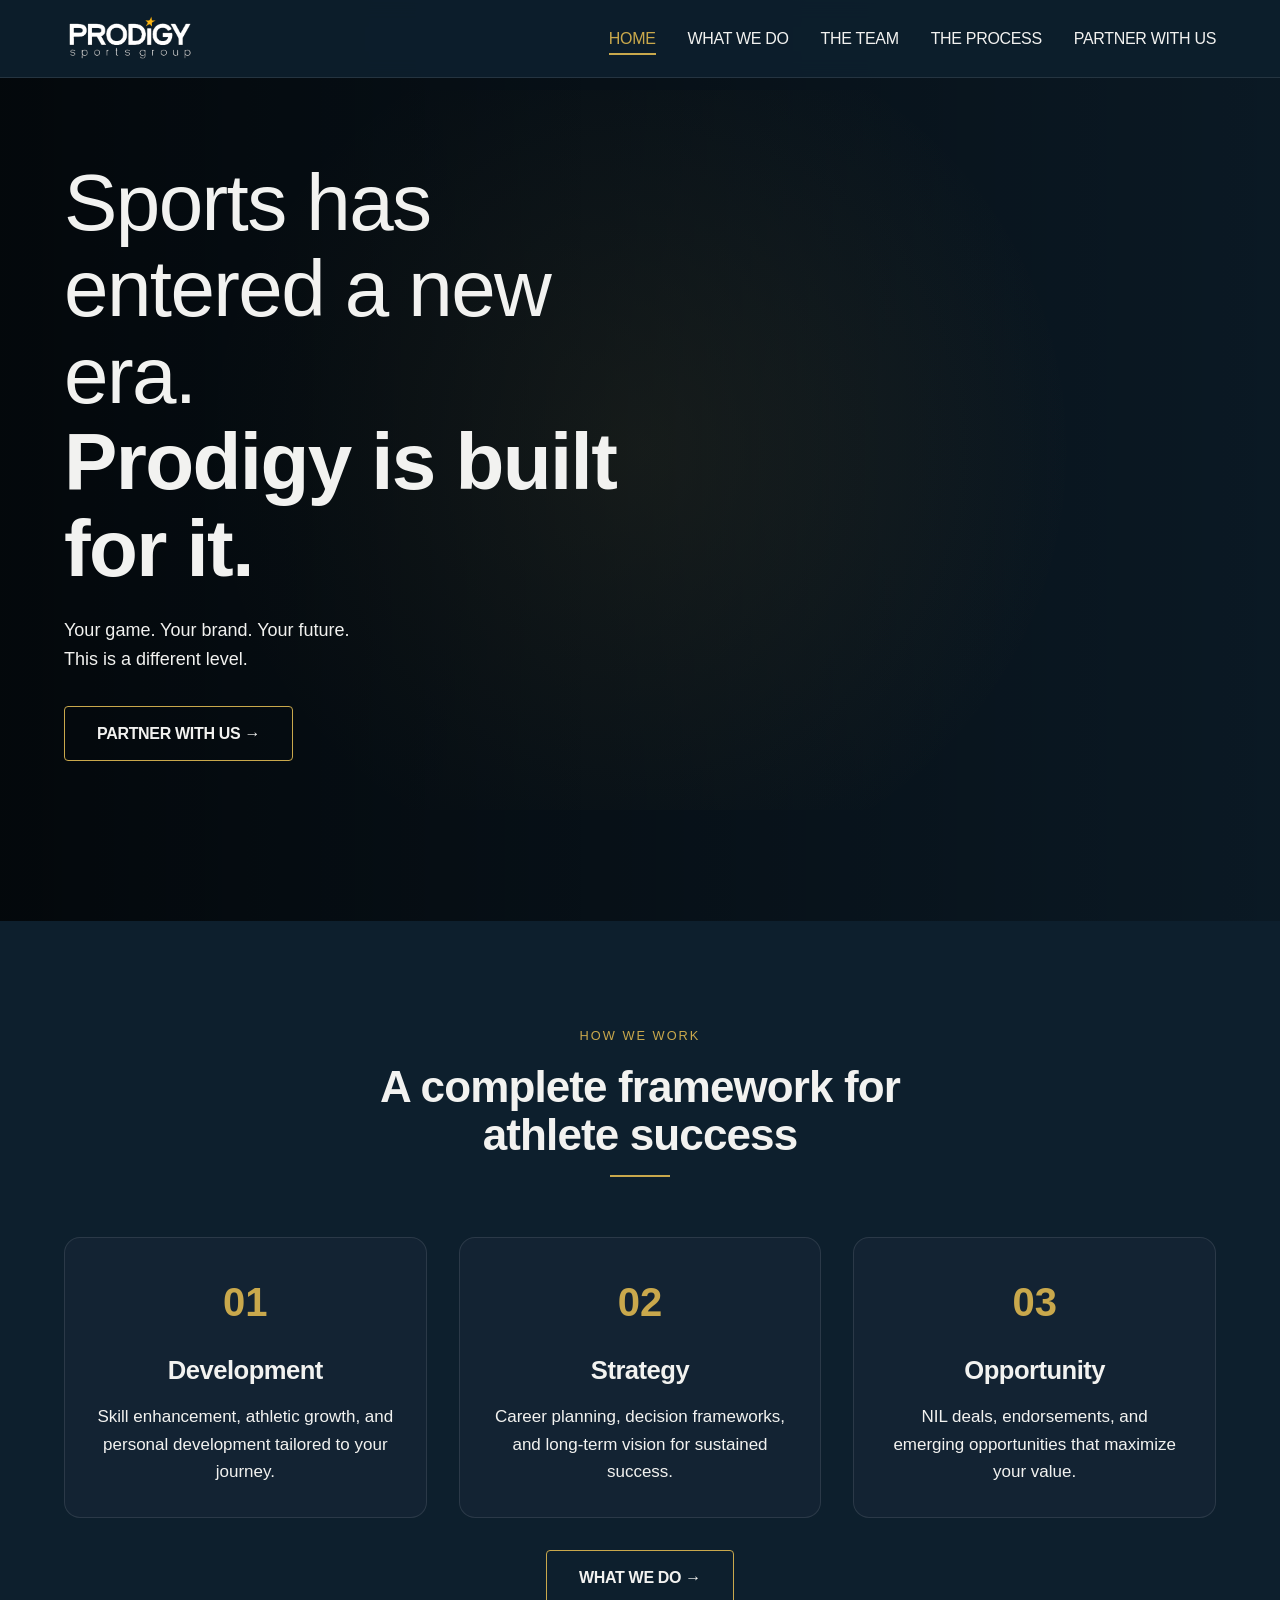
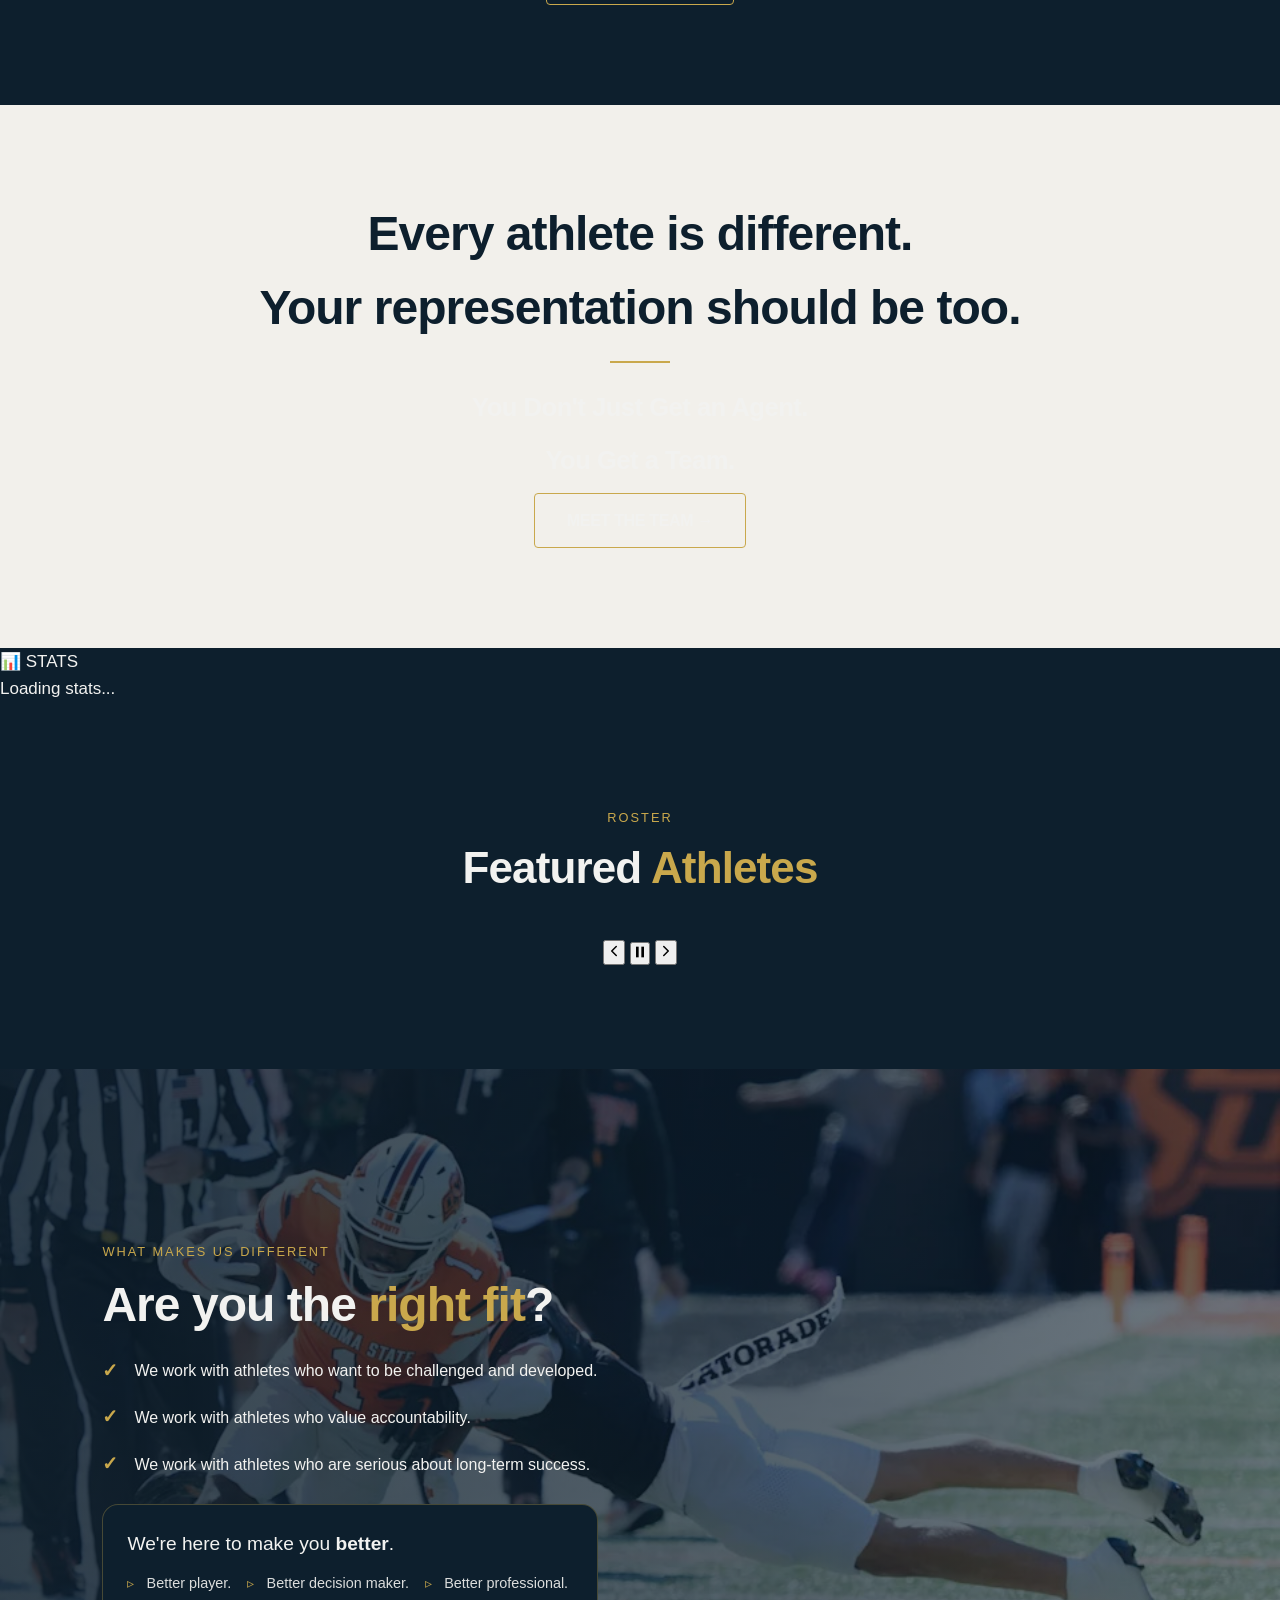
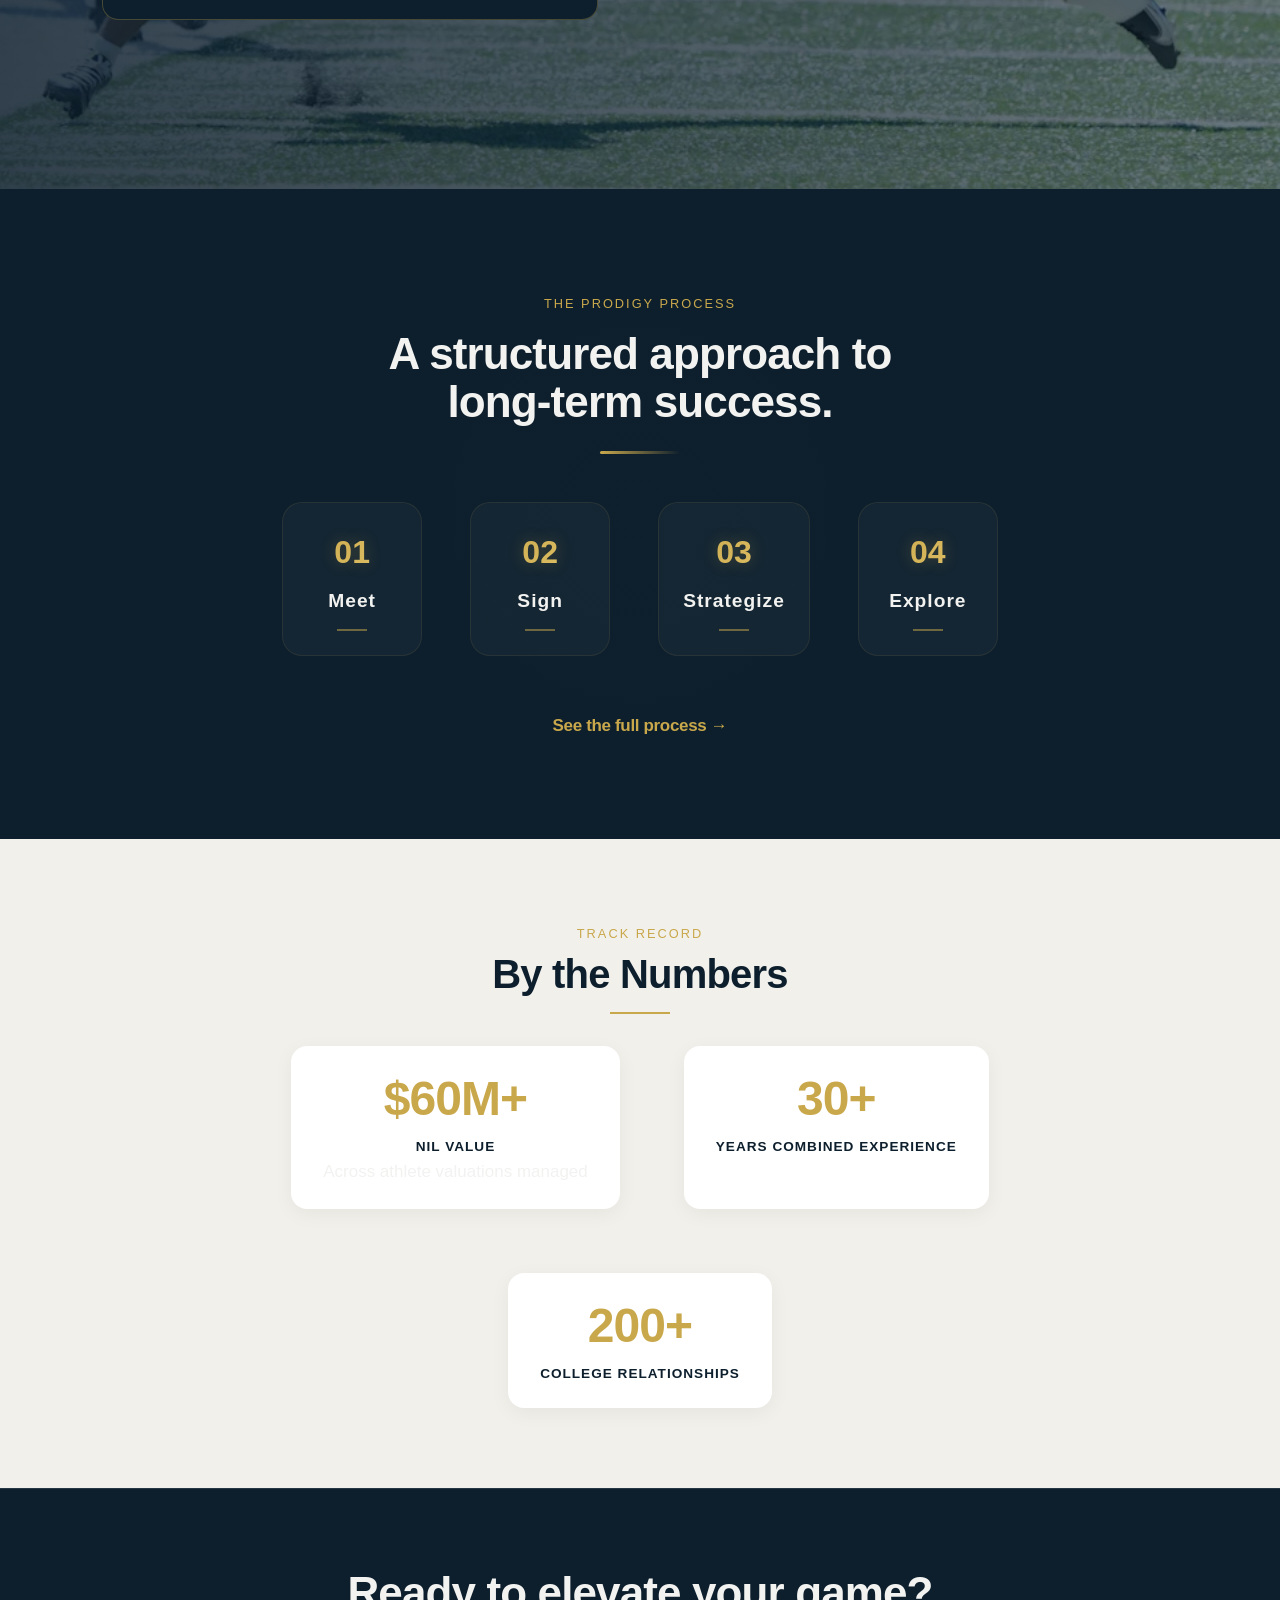
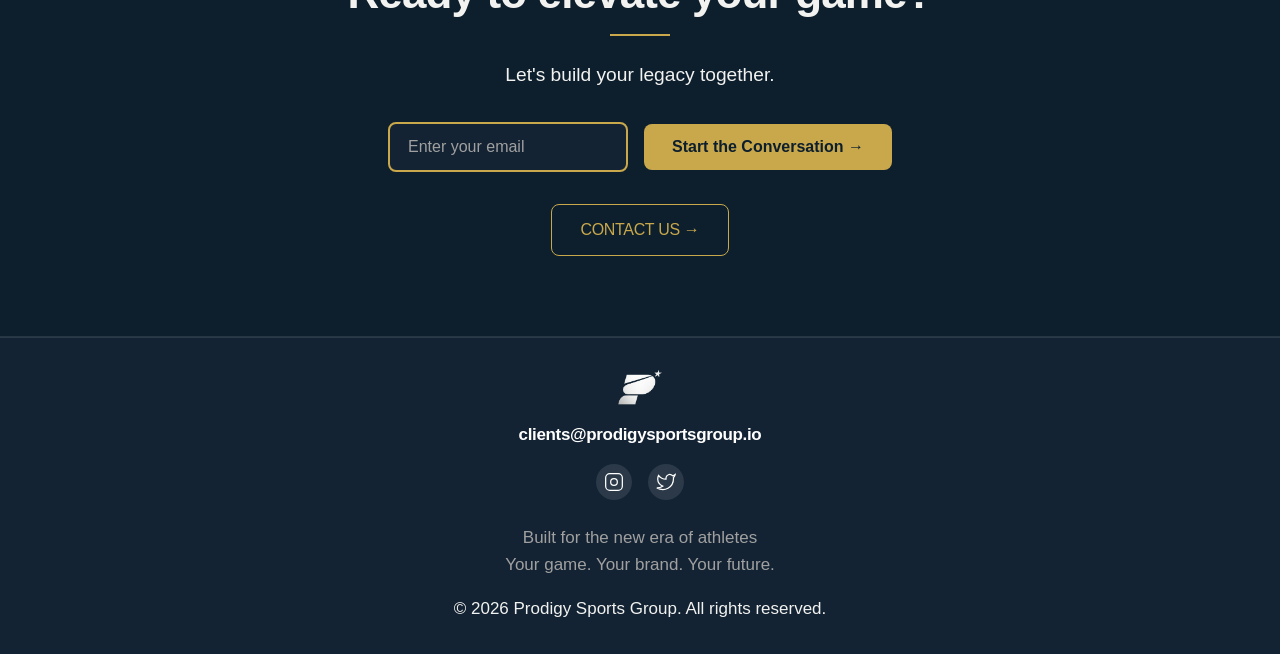
==== commit 08e65f77: "Update index.html" ====
--- a/index.html
+++ b/index.html
@@ -101,6 +101,21 @@
             </div>
         </section>
 
+        <!-- Stats Ticker - Above Featured Athletes -->
+<section class="ticker-section">
+    <div class="ticker-container">
+        <div class="ticker-label">
+            <span>📊</span> STATS
+        </div>
+        <div class="ticker-track-wrapper">
+            <div class="ticker-track" id="tickerTrack">
+                <!-- Will be populated by JavaScript -->
+                <span class="ticker-item">Loading stats...</span>
+            </div>
+        </div>
+    </div>
+</section>
+
         <!-- ===== FEATURED ATHLETES - AUTO CAROUSEL ===== -->
         <section class="featured-athletes">
             <div class="section-header">
--- a/css/styles.css
+++ b/css/styles.css
@@ -1,284 +1,2523 @@
-<!DOCTYPE html>
-<html lang="en">
-<head>
-    <meta charset="UTF-8">
-    <meta name="viewport" content="width=device-width, initial-scale=1.0">
-    <title>Prodigy Sports Group</title>
-    <link href="https://api.fontshare.com/v2/css?f[]=cabinet-grotesk@800,700,500&f[]=manrope@400,500,600,700&display=swap" rel="stylesheet">
-    <link rel="stylesheet" href="css/styles.css">
-</head>
-<body>
-
-    <!-- ===== SITE HEADER & NAVIGATION ===== -->
-    <header>
-        <nav class="navbar">
-            <a href="index.html" class="logo">
-                <img src="images/logo.png" alt="Prodigy" class="logo-img">
-            </a>
-            <ul class="nav-menu">
-                <li><a href="index.html" class="active">HOME</a></li>
-                <li><a href="What.html">WHAT WE DO</a></li>
-                <li><a href="about.html">THE TEAM</a></li>
-                <li><a href="process.html">THE PROCESS</a></li>
-                <li><a href="contact.html">PARTNER WITH US</a></li>
-            </ul>
-            <button class="menu-toggle" aria-label="Toggle menu">
-                <span></span>
-                <span></span>
-                <span></span>
-            </button>
-        </nav>
-    </header>
-
-    <main>
-
-        <!-- ===== HERO SECTION ===== -->
-        <section class="hero-left">
-            <div class="hero-left-container">
-                <div class="hero-left-content">
-                    <h1 class="hero-headline">
-                        <span class="headline-line1">Sports has entered a new era.</span>
-                        <span class="headline-line2">Prodigy is built for it.</span>
-                    </h1>
-                    <p class="hero-supporting">Your game. Your brand. Your future.<br>This is a different level.</p>
-                    <a href="contact.html" class="btn btn-secondary">PARTNER WITH US →</a>
-                </div>
-            </div>
-            <div class="hero-video-bg">
-                <video class="hero-video-desktop" autoplay loop muted playsinline>
-                    <source src="video/LandingPageMovie.mp4" type="video/mp4">
-                </video>
-                <video class="hero-video-mobile" autoplay loop muted playsinline>
-                    <source src="video/LandingPageMovie.mp4" type="video/mp4">
-                </video>
-            </div>
-            <div class="hero-gradient-overlay"></div>
-        </section>
-
-
-        <!-- ===== FRAMEWORK SECTION ===== -->
-        <section class="framework-section">
-            <div class="container">
-                <div class="framework-header">
-                    <span class="section-tag">HOW WE WORK</span>
-                    <h2>A complete framework for<br>athlete success</h2>
-                    <div class="gold-divider"></div>
-                </div>
-                <div class="framework-grid">
-                    <div class="framework-card">
-                        <div class="framework-icon">01</div>
-                        <h3>Development</h3>
-                        <p>Skill enhancement, athletic growth, and personal development tailored to your journey.</p>
-                    </div>
-                    <div class="framework-card">
-                        <div class="framework-icon">02</div>
-                        <h3>Strategy</h3>
-                        <p>Career planning, decision frameworks, and long-term vision for sustained success.</p>
-                    </div>
-                    <div class="framework-card">
-                        <div class="framework-icon">03</div>
-                        <h3>Opportunity</h3>
-                        <p>NIL deals, endorsements, and emerging opportunities that maximize your value.</p>
-                    </div>
-                </div>
-                <a href="What.html" class="btn btn-secondary" style="display: table; margin: 2rem auto 0;">WHAT WE DO →</a>
-            </div>
-        </section>
-
-        <!-- ===== BOLD STATEMENT ===== -->
-        <section class="bold-statement">
-            <div class="combined-container">
-                <div class="statement-block">
-                    <h2 class="statement-line1">Every athlete is different.</h2>
-                    <h2 class="statement-line2">Your representation <span class="gold-italic">should be too</span>.</h2>
-                </div>
-                <div class="statement-divider"></div>
-                <div class="statement-block">
-                    <h3 class="agent-line1">You Don't Just Get an Agent.</h3>
-                    <h3 class="agent-line2">You Get a <span class="gold">Team</span>.</h3>
-                </div>
-                <a href="about.html" class="btn btn-secondary">MEET THE TEAM →</a>
-            </div>
-        </section>
-
-        <!-- ===== FEATURED ATHLETES - AUTO CAROUSEL ===== -->
-        <section class="featured-athletes">
-            <div class="section-header">
-                <span class="section-tag">ROSTER</span>
-                <h2>Featured <span class="gold-text">Athletes</span></h2>
-                <div class="section-divider"></div>
-            </div>
-
-            <div class="carousel-wrapper">
-                <div class="carousel-track" id="carouselTrack">
-                    <!-- Cards will be inserted by JavaScript -->
-                </div>
-            </div>
-
-            <div class="carousel-nav">
-                <button class="carousel-btn prev-btn" id="prevBtn" aria-label="Previous">
-                    <svg width="18" height="18" viewBox="0 0 24 24" fill="none" stroke="currentColor" stroke-width="2" stroke-linecap="round" stroke-linejoin="round">
-                        <polyline points="15 18 9 12 15 6" />
-                    </svg>
-                </button>
-                <button class="carousel-btn pause-btn" id="pauseBtn" aria-label="Pause auto-play">
-                    <svg width="16" height="16" viewBox="0 0 24 24" fill="currentColor">
-                        <rect x="6" y="4" width="4" height="16" />
-                        <rect x="14" y="4" width="4" height="16" />
-                    </svg>
-                </button>
-                <button class="carousel-btn next-btn" id="nextBtn" aria-label="Next">
-                    <svg width="18" height="18" viewBox="0 0 24 24" fill="none" stroke="currentColor" stroke-width="2" stroke-linecap="round" stroke-linejoin="round">
-                        <polyline points="9 18 15 12 9 6" />
-                    </svg>
-                </button>
-            </div>
-        </section>
-
-        <!-- ===== IMAGE-LED SECTION ===== -->
-        <section class="image-led-hero">
-            <div class="image-led-bg">
-                <img src="images/okieSt.jpg" alt="Athlete training">
-            </div>
-            <div class="image-led-overlay"></div>
-            <div class="image-led-container">
-                <div class="image-led-content">
-                    <span class="section-tag">WHAT MAKES US DIFFERENT</span>
-                    <h2>Are you the <span class="gold-text">right fit</span>?</h2>
-                    <div class="fit-list">
-                        <div class="fit-item">
-                            <span class="check">✓</span>
-                            <p>We work with athletes who want to be challenged and developed.</p>
-                        </div>
-                        <div class="fit-item">
-                            <span class="check">✓</span>
-                            <p>We work with athletes who value accountability.</p>
-                        </div>
-                        <div class="fit-item">
-                            <span class="check">✓</span>
-                            <p>We work with athletes who are serious about long-term success.</p>
-                        </div>
-                    </div>
-                    <div class="better-statement">
-                        <p>We're here to make you <strong>better</strong>.</p>
-                        <ul class="better-list">
-                            <li>Better player.</li>
-                            <li>Better decision maker.</li>
-                            <li>Better professional.</li>
-                        </ul>
-                    </div>
-                </div>
-            </div>
-        </section>
-
-        <!-- ===== PROCESS PREVIEW ===== -->
-        <section class="process-preview">
-            <div class="process-preview-container">
-                <div class="process-preview-content">
-                    <span class="section-tag">THE PRODIGY PROCESS</span>
-                    <h2>A structured approach to<br>long-term success.</h2>
-                    <div class="process-divider"></div>
-                    <div class="process-steps">
-                        <div class="process-step">
-                            <div class="step-number-glow">01</div>
-                            <span class="step-name">Meet</span>
-                            <div class="step-line"></div>
-                        </div>
-                        <div class="process-step">
-                            <div class="step-number-glow">02</div>
-                            <span class="step-name">Sign</span>
-                            <div class="step-line"></div>
-                        </div>
-                        <div class="process-step">
-                            <div class="step-number-glow">03</div>
-                            <span class="step-name">Strategize</span>
-                            <div class="step-line"></div>
-                        </div>
-                        <div class="process-step">
-                            <div class="step-number-glow">04</div>
-                            <span class="step-name">Explore</span>
-                            <div class="step-line"></div>
-                        </div>
-                    </div>
-                    <a href="process.html" class="process-link">See the full process →</a>
-                </div>
-            </div>
-        </section>
-
-        <!-- ===== TRACK RECORD ===== -->
-        <section class="track-record-section">
-            <div class="track-record-container">
-                <span class="section-tag dark-tag">TRACK RECORD</span>
-                <h2 class="track-record-headline">By the Numbers</h2>
-                <div class="track-divider"></div>
-                <div class="stats-grid">
-                    <div class="stat">
-                        <div class="stat-number" data-target="60M">$60M+</div>
-                        <div class="stat-label">NIL Value</div>
-                        <div class="stat-qualifier">Across athlete valuations managed</div>
-                    </div>
-                    <div class="stat">
-                        <div class="stat-number" data-target="30">30+</div>
-                        <div class="stat-label">Years Combined Experience</div>
-                    </div>
-                    <div class="stat">
-                        <div class="stat-number" data-target="200">200+</div>
-                        <div class="stat-label">College Relationships</div>
-                    </div>
-                </div>
-            </div>
-        </section>
-
-        <!-- ===== MISSION TEASER ===== -->
-        <section class="mission-teaser">
-            <div class="mission-container">
-                <h2>Ready to elevate your game?</h2>
-                <div class="mission-divider"></div>
-                <p class="mission-subhead">Let's build your legacy together.</p>
-                <div class="quick-contact">
-                    <form id="quick-contact-form" class="quick-contact-form" action="https://formspree.io/f/YOUR_FORM_ID_HERE" method="POST">
-                        <input type="email" name="email" placeholder="Enter your email" required>
-                        <button type="submit" class="btn btn-primary">Start the Conversation →</button>
-                    </form>
-                </div>
-                <div class="mission-buttons">
-                    <a href="contact.html" class="btn btn-secondary">CONTACT US →</a>
-                </div>
-            </div>
-        </section>
-
-    </main>
-
-    <!-- ===== FOOTER ===== -->
-    <footer>
-        <div class="footer-container">
-            <div class="footer-logo">
-                <img src="images/logo2.PNG" alt="Prodigy" class="footer-logo-img">
-            </div>
-            <div class="footer-contact">
-                <a href="mailto:client@prodigysportsgroup.io" class="footer-email">clients@prodigysportsgroup.io</a>
-            </div>
-            <div class="footer-social">
-                <a href="https://www.instagram.com/prodigysportsgroup_" target="_blank" class="social-link-footer" aria-label="Instagram">
-                    <svg width="20" height="20" viewBox="0 0 24 24" fill="none" xmlns="http://www.w3.org/2000/svg">
-                        <path d="M17 2H7C4.2 2 2 4.2 2 7V17C2 19.8 4.2 22 7 22H17C19.8 22 22 19.8 22 17V7C22 4.2 19.8 2 17 2Z" stroke="currentColor" stroke-width="1.5" />
-                        <path d="M12 16C14.2091 16 16 14.2091 16 12C16 9.79086 14.2091 8 12 8C9.79086 8 8 9.79086 8 12C8 14.2091 9.79086 16 12 16Z" stroke="currentColor" stroke-width="1.5" />
-                        <path d="M17.5 6.5H17.51" stroke="currentColor" stroke-width="1.5" />
-                    </svg>
-                </a>
-                <a href="https://x.com/ProdigySG_" target="_blank" class="social-link-footer" aria-label="Twitter">
-                    <svg width="20" height="20" viewBox="0 0 24 24" fill="none" xmlns="http://www.w3.org/2000/svg">
-                        <path d="M23 3C22.0424 3.675 20.9821 4.192 19.86 4.53C19.2577 3.837 18.4573 3.346 17.567 3.1239C16.6767 2.9019 15.7395 2.9602 14.8821 3.2915C14.0247 3.6228 13.2884 4.2111 12.773 4.986C12.2575 5.7609 11.9877 6.6836 12 7.62V8.62C10.2426 8.666 8.50127 8.276 6.93101 7.4855C5.36074 6.695 4.01032 5.5325 3 4.12C3 4.12 -1 13 8 17C5.94053 18.398 3.48716 19.099 1 19C10 24 21 19 21 7.5C20.9991 7.2215 20.9723 6.94364 20.92 6.67C21.9406 5.6635 22.6608 4.3927 23 3Z" stroke="currentColor" stroke-width="1.5" />
-                    </svg>
-                </a>
-            </div>
-            <div class="footer-text">
-                <p>Built for the new era of athletes<br>Your game. Your brand. Your future.</p>
-            </div>
-            <p>&copy; 2026 Prodigy Sports Group. All rights reserved.</p>
-        </div>
-    </footer>
-
-    <script src="JavaScript/script.js"></script>
-</body>
-</html>
+
+
+/* ============================================
+   1. GLOBAL VARIABLES & RESET
+   ============================================ */
+
+:root {
+    /* Colors */
+    --color-bg-primary: #0D1F2D;
+    --color-bg-secondary: #132333;
+    --color-bg-light: #F2F0EB;
+    --color-gold: #C9A84C;
+    --color-text-primary: #F2F2F0;
+    --color-text-dark: #0D1F2D;
+    --color-text-muted: #A0A0A0;
+    --color-border: rgba(255, 255, 255, 0.1);
+    /* Fonts */
+    --font-display: 'Cabinet Grotesk', 'Playfair Display', sans-serif;
+    --font-body: 'Manrope', 'Inter', sans-serif;
+    /* Effects */
+    --glow-gold: 0 0 20px rgba(201, 168, 76, 0.3);
+}
+
+* {
+    margin: 0;
+    padding: 0;
+    box-sizing: border-box;
+}
+
+body {
+    font-family: 'Manrope', sans-serif;
+    font-size: 17px;
+    line-height: 1.6;
+    color: var(--color-text-primary);
+    background: var(--color-bg-primary);
+    overflow-x: hidden;
+}
+
+/* ============================================
+   2. TYPOGRAPHY & GLOBAL TEXT
+   ============================================ */
+
+h1, h2, h3, h4, h5, h6, .logo, .stat-number,a {
+    font-family: var(--font-display);
+    font-weight: 700;
+    letter-spacing: -0.02em;
+}
+
+h1, .hero-content-full h1, .page-header h1 {
+    font-size: 80px;
+    line-height: 1.08;
+    margin-bottom: 1rem;
+}
+
+h2 {
+    font-size: 44px;
+    line-height: 1.1;
+    margin-bottom: 1rem;
+}
+
+h3 {
+    font-size: 1.6rem;
+    margin-bottom: 0.75rem;
+}
+
+a:visited {
+    color: var(--color-gold);
+    background-color: transparent;
+    text-decoration: none;
+}
+
+a:hover {
+    color: red;
+    background-color: transparent;
+    text-decoration: underline;
+}
+
+a:active {
+    color: yellow;
+    background-color: transparent;
+    text-decoration: underline;
+}
+
+p, .service-content p, .step-description p {
+    font-size: 17px;
+    line-height: 1.6;
+    max-width: 600px;
+}
+
+.section-tag {
+    color: var(--color-gold);
+    font-family: var(--font-body);
+    text-transform: uppercase;
+    letter-spacing: 2px;
+    font-size: 0.8rem;
+    display: inline-block;
+    margin-bottom: 1rem;
+}
+
+.gold-text, .highlight, .accent-text {
+    color: var(--color-gold);
+}
+
+/* Responsive Typography */
+@media (max-width: 768px) {
+    h1, .page-header h1 {
+        font-size: 42px;
+    }
+
+    h2 {
+        font-size: 28px;
+    }
+
+    body, p {
+        font-size: 15px;
+    }
+}
+
+/* ============================================
+   3. HEADER & NAVIGATION
+   ============================================ */
+
+/* ===== HEADER & NAVIGATION ===== */
+header {
+    position: fixed;
+    top: 0;
+    left: 0;
+    width: 100%;
+    z-index: 1000;
+    background: rgba(13, 31, 45, 0.95);
+    backdrop-filter: blur(10px);
+    border-bottom: 1px solid var(--color-border);
+    padding: 1rem 5%;
+    transition: all 0.3s ease;
+}
+
+    /* This makes the navbar solid when scrolling */
+    header.scrolled {
+        background: var(--color-bg-primary);
+        box-shadow: 0 4px 20px rgba(0, 0, 0, 0.3);
+        padding: 0.75rem 5%;
+    }
+
+.navbar {
+    max-width: 1400px;
+    margin: 0 auto;
+    display: flex;
+    justify-content: space-between;
+    align-items: center;
+}
+
+.logo {
+    display: inline-block;
+    cursor: pointer;
+}
+
+.logo-img {
+    height: 45px;
+    width: auto;
+    display: block;
+    transition: height 0.3s ease;
+}
+
+/* Logo shrinks slightly when scrolling */
+header.scrolled .logo-img {
+    height: 38px;
+}
+
+.nav-menu {
+    display: flex;
+    list-style: none;
+    gap: 2rem;
+    margin: 0;
+    padding: 0;
+}
+
+    .nav-menu li {
+        list-style: none;
+    }
+
+    .nav-menu a {
+        color: var(--color-text-primary);
+        text-decoration: none;
+        font-weight: 500;
+        transition: color 0.3s ease;
+        font-size: 1rem;
+        position: relative;
+        padding: 0.5rem 0;
+    }
+
+        .nav-menu a::after {
+            content: '';
+            position: absolute;
+            bottom: 0;
+            left: 0;
+            width: 0;
+            height: 2px;
+            background: var(--color-gold);
+            transition: width 0.3s ease;
+        }
+
+        .nav-menu a:hover::after,
+        .nav-menu a.active::after {
+            width: 100%;
+        }
+
+        .nav-menu a:hover,
+        .nav-menu a.active {
+            color: var(--color-gold);
+        }
+
+/* Mobile menu button */
+.menu-toggle {
+    display: none;
+    background: none;
+    border: none;
+    cursor: pointer;
+    padding: 0.5rem;
+    z-index: 1001;
+}
+
+    .menu-toggle span {
+        display: block;
+        width: 25px;
+        height: 2px;
+        background: var(--color-text-primary);
+        margin: 5px 0;
+        transition: all 0.3s ease;
+    }
+
+/* Mobile responsive */
+@media (max-width: 768px) {
+    .menu-toggle {
+        display: block;
+    }
+
+    .nav-menu {
+        position: fixed;
+        top: 0;
+        right: -100%;
+        width: 80%;
+        max-width: 300px;
+        height: 100vh;
+        background: var(--color-bg-primary);
+        flex-direction: column;
+        align-items: center;
+        justify-content: center;
+        gap: 2rem;
+        transition: right 0.3s ease;
+        z-index: 999;
+        padding: 2rem;
+        margin: 0;
+        box-shadow: -5px 0 20px rgba(0, 0, 0, 0.3);
+    }
+
+        .nav-menu.active {
+            right: 0;
+        }
+
+        .nav-menu a {
+            font-size: 1.2rem;
+        }
+
+    /* Hamburger animation */
+    .menu-toggle.active span:nth-child(1) {
+        transform: rotate(45deg) translate(5px, 5px);
+    }
+
+    .menu-toggle.active span:nth-child(2) {
+        opacity: 0;
+    }
+
+    .menu-toggle.active span:nth-child(3) {
+        transform: rotate(-45deg) translate(7px, -6px);
+    }
+}
+
+/* ============================================
+   4. HOMEPAGE 
+   ============================================ */
+
+/* Hero Section */
+.hero-left {
+    position: relative;
+    min-height: 100vh;
+    width: 100%;
+    display: flex;
+    align-items: center;
+    overflow: hidden;
+}
+
+.hero-video-bg {
+    position: absolute;
+    top: 0;
+    left: 0;
+    width: 100%;
+    height: 100%;
+    object-fit: cover;
+    z-index: 0;
+}
+
+.hero-gradient-overlay {
+    position: absolute;
+    top: 0;
+    left: 0;
+    width: 100%;
+    height: 100%;
+    background: linear-gradient(90deg, rgba(0, 0, 0, 0.75) 0%, rgba(0, 0, 0, 0.2) 100%);
+    z-index: 1;
+}
+
+.hero-left-container {
+    position: relative;
+    z-index: 2;
+    width: 100%;
+    max-width: 1400px;
+    margin: 0 auto;
+    padding: 160px 5%;
+}
+
+.hero-left-content {
+    max-width: 620px;
+}
+
+.hero-headline {
+    margin-bottom: 24px;
+}
+
+.headline-line1,
+.headline-line2 {
+    display: block;
+    font-family: var(--font-display);
+    font-size: 80px;
+    line-height: 1.08;
+    color: var(--color-text-primary);
+}
+
+.headline-line1 {
+    font-weight: 500;
+}
+
+.headline-line2 {
+    font-weight: 800;
+}
+
+.hero-supporting {
+    font-size: 18px;
+    margin-bottom: 32px;
+}
+
+.hero-divider {
+    width: 60px;
+    height: 2px;
+    background: var(--color-gold);
+    margin: 1.5rem auto;
+}
+
+/* Featured Athletes */
+
+
+.athletes-grid {
+    display: grid !important;
+    grid-template-columns: repeat(3, 1fr) !important;
+    gap: 2rem !important;
+    max-width: 1200px !important;
+    margin: 0 auto !important;
+}
+
+.featured-athletes {
+    text-align: center;
+    padding: 100px 5%;
+}
+
+    .featured-athletes h2 {
+        text-align: center;
+        margin-bottom: 3rem;
+    }
+
+.athletes-grid-container {
+    display: block !important;
+}
+      
+/* Card container */
+.flip-card {
+    background-color: transparent;
+    width: 100%;
+    height: 400px;
+    perspective: 1000px;
+    cursor: pointer;
+}
+
+/* Card inner */
+.flip-card-inner {
+    position: relative;
+    width: 100%;
+    height: 100%;
+    transition: transform 0.6s;
+    transform-style: preserve-3d;
+}
+
+/* Flipped state */
+.flip-card.flipped .flip-card-inner {
+    transform: rotateY(180deg);
+}
+
+/* Front and back shared */
+.flip-card-front, .flip-card-back {
+    position: absolute;
+    width: 100%;
+    height: 100%;
+    backface-visibility: hidden;
+    border-radius: 16px;
+    overflow: hidden;
+}
+
+/* FRONT CARD */
+.flip-card-front {
+    background: linear-gradient(145deg, #1e3042, #0a1520);
+    border: 1px solid rgba(201, 168, 76, 0.3);
+    box-shadow: inset 0 1px 0 rgba(255, 255, 255, 0.05), 0 8px 20px rgba(0, 0, 0, 0.3), 0 2px 4px rgba(0, 0, 0, 0.2);
+    transform: translateY(0);
+    transition: all 0.3s ease;
+}
+
+    .flip-card-front:hover {
+        transform: translateY(-4px);
+        box-shadow: inset 0 1px 0 rgba(255, 255, 255, 0.08), 0 15px 30px rgba(0, 0, 0, 0.4), 0 0 0 1px rgba(201, 168, 76, 0.2);
+    }
+
+
+    .flip-card-front img {
+        width: 100%;
+        height: 250px;
+        object-fit: cover;
+        box-shadow: inset 0 -20px 20px -10px rgba(0, 0, 0, 0.5);
+        position: relative;
+    }
+
+        .flip-card-front img::after {
+            content: '';
+            position: absolute;
+            bottom: 0;
+            left: 0;
+            right: 0;
+            height: 50px;
+            background: linear-gradient(to top, rgba(0,0,0,0.6), transparent);
+        }
+
+    .flip-card-front h3 {
+    margin: 1rem 0 0.25rem;
+    font-size: 1.2rem;
+    color: var(--color-text-primary);
+    font-weight: 700;
+    }
+
+    .flip-card-front p {
+        font-size: 0.9rem;
+        color: var(--color-gold) !important; 
+        font-weight: 500;
+        letter-spacing: 0.3px;
+        margin-bottom: 0.5rem;
+    }
+
+.flip-hint {
+    font-size: 0.7rem;
+    color: var(--color-gold);
+    margin-top: 0.25rem;
+    opacity: 0.7;
+}
+
+/* BACK CARD */
+.flip-card-back {
+    background: var(--color-gold);
+    color: var(--color-text-dark);
+    transform: rotateY(180deg);
+    padding: 1.5rem;
+    display: flex;
+    flex-direction: column;
+    justify-content: center;
+}
+
+    .flip-card-back h3 {
+        margin-bottom: 1rem;
+        font-size: 1.3rem;
+        color: var(--color-text-dark);
+    }
+
+.athlete-details {
+    text-align: left;
+    font-size: 0.9rem;
+}
+
+    .athlete-details p {
+        margin: 0.5rem 0;
+        color: var(--color-text-dark);
+    }
+
+    .athlete-details span {
+        font-weight: 700;
+        display: inline-block;
+        width: 70px;
+    }
+
+.flip-back-hint {
+    font-size: 0.7rem;
+    color: var(--color-text-dark);
+    opacity: 0.6;
+    margin-top: 1rem;
+    display: block;
+    text-align: center;
+}
+
+
+.featured-athletes h2 {
+    text-align: center;
+    margin-bottom: 3rem;
+}
+
+    .featured-athletes h2 .gold-text {
+        color: var(--color-gold);
+    }
+
+/* ===== MOBILE: FEATURED ATHLETES - 1 COLUMN ===== */
+@media (max-width: 768px) {
+    .athletes-grid {
+        grid-template-columns: 1fr !important;
+        gap: 1.5rem;
+        max-width: 320px;
+        margin: 0 auto;
+    }
+
+    .flip-card {
+        height: 380px;
+        width: 100%;
+    }
+
+    .flip-card-front img {
+        height: 220px;
+    }
+}
+
+/* 1. Fit Item Text - Force White */
+.fit-item p {
+    color: var(--color-text-primary) !important;
+    font-size: 1rem;
+    margin: 0;
+}
+
+/* 2. Better Banner - UL List Styling */
+.better-statement {
+    background: rgba(0, 0, 0, 0.5);
+    backdrop-filter: blur(10px);
+    border-radius: 16px;
+    padding: 1.5rem;
+    margin-top: 2rem;
+    border: 1px solid rgba(201, 168, 76, 0.3);
+}
+
+    .better-statement p {
+        color: var(--color-text-primary);
+        font-size: 1.2rem;
+        margin-bottom: 0.75rem;
+    }
+
+.better-list {
+    list-style: none;
+    padding: 0;
+    margin: 0;
+    display: flex;
+    gap: 1.5rem;
+    flex-wrap: wrap;
+    justify-content: flex-start;
+}
+
+    .better-list li {
+        color: var(--color-text-primary);
+        font-size: 0.9rem;
+        position: relative;
+        padding-left: 1.2rem;
+    }
+
+        .better-list li::before {
+            list-style-type: circle;
+            color: var(--color-gold);
+            position: absolute;
+            left: 0;
+        }
+
+/* 3. Mission Teaser */
+.mission-teaser {
+    padding: 80px 5%;
+    background: var(--color-bg-primary);
+    text-align: center;
+    border-top: 1px solid var(--color-border);
+    border-bottom: 1px solid var(--color-border);
+}
+
+.mission-container {
+    max-width: 700px;
+    margin: 0 auto;
+    text-align: center;
+}
+
+.mission-teaser h2 {
+    text-align: center;
+    margin-bottom: 1rem;
+}
+
+.mission-divider {
+    width: 60px;
+    height: 2px;
+    background: var(--color-gold);
+    margin: 0 auto 1.5rem;
+}
+
+.mission-subhead {
+    text-align: center;
+    font-size: 1.2rem;
+    color: var(--color-text-secondary);
+    margin-bottom: 2rem;
+    max-width: 100%;
+}
+
+/* Quick Contact Form */
+.quick-contact {
+    max-width: 500px;
+    margin: 0 auto 2rem;
+}
+
+.quick-contact-form {
+    display: flex;
+    gap: 1rem;
+    justify-content: center;
+    align-items: center;
+}
+
+    .quick-contact-form input {
+        flex: 1;
+        padding: 14px 18px;
+        background: var(--color-bg-secondary);
+        border: 2px solid var(--color-gold);
+        border-radius: 8px;
+        color: var(--color-text-primary);
+        font-size: 1rem;
+        font-family: var(--font-body);
+        transition: all 0.3s ease;
+    }
+
+        .quick-contact-form input:focus {
+            outline: none;
+            border-color: #e6c86e;
+            box-shadow: 0 0 0 3px rgba(201, 168, 76, 0.2);
+        }
+
+        .quick-contact-form input::placeholder {
+            color: var(--color-text-muted);
+        }
+
+    .quick-contact-form .btn-primary {
+        padding: 14px 28px;
+        white-space: nowrap;
+        background: var(--color-gold);
+        color: var(--color-text-dark);
+        font-weight: 600;
+        border: none;
+        border-radius: 8px;
+        cursor: pointer;
+        transition: all 0.3s ease;
+    }
+
+        .quick-contact-form .btn-primary:hover {
+            background: #b8943a;
+            transform: translateY(-2px);
+        }
+
+
+.mission-buttons {
+    margin-top: 1rem;
+}
+
+    .mission-buttons .btn-secondary {
+        display: inline-block;
+        background: transparent;
+        border: 1px solid var(--color-gold);
+        color: var(--color-gold);
+        padding: 12px 28px;
+        font-weight: 500;
+        transition: all 0.2s ease;
+        text-decoration: none;
+        border-radius: 8px;
+    }
+
+        .mission-buttons .btn-secondary:hover {
+            background: var(--color-gold);
+            color: var(--color-text-dark);
+            transform: translateY(-2px);
+        }
+
+/* Responsive */
+@media (max-width: 768px) {
+    .quick-contact-form {
+        flex-direction: column;
+        gap: 0.75rem;
+    }
+
+        .quick-contact-form input {
+            width: 100%;
+        }
+
+        .quick-contact-form .btn-primary {
+            width: 100%;
+        }
+
+    .mission-subhead {
+        font-size: 1rem;
+    }
+
+    .mission-buttons {
+        margin-top: 1.5rem;
+    }
+}
+
+/* Who We Are */
+.who-we-are {
+    text-align: center;
+    padding: 100px 5%;
+}
+
+    .who-we-are h2 {
+        max-width: 800px;
+        margin: 0 auto 1rem;
+    }
+
+/* Team Pillars */
+.team-pillars {
+    text-align: center;
+    padding: 80px 5%;
+    background: rgba(255, 255, 255, 0.02);
+}
+
+.pillars-grid {
+    display: flex;
+    justify-content: center;
+    flex-wrap: wrap;
+    gap: 2rem;
+    margin-top: 2rem;
+}
+
+.pillar {
+    text-align: center;
+    min-width: 140px;
+}
+
+.pillar-icon {
+    font-size: 2rem;
+    margin-bottom: 0.5rem;
+}
+
+/* Framework Section - 3 Column */
+.framework-section {
+    padding: 100px 5%;
+    background: var(--color-bg-primary);
+}
+
+.framework-header {
+    text-align: center;
+    margin-bottom: 60px;
+}
+
+.framework-grid {
+    display: grid;
+    grid-template-columns: repeat(3, 1fr);
+    gap: 2rem;
+    max-width: 1200px;
+    margin: 0 auto;
+}
+
+.framework-card {
+    text-align: center;
+    padding: 2rem;
+    background: var(--color-bg-secondary);
+    border-radius: 16px;
+    border: 1px solid var(--color-border);
+}
+
+.framework-icon {
+    font-size: 2.5rem;
+    font-weight: 800;
+    color: var(--color-gold);
+    margin-bottom: 1rem;
+}
+
+/* ===== BOLD STATEMENT ===== */
+.bold-statement {
+    background: var(--color-bg-light);
+    padding: 100px 5%;
+    text-align: center;
+}
+
+.statement-container {
+    max-width: 800px;
+    margin: 0 auto;
+}
+
+.bold-statement h2 {
+    color: var(--color-text-dark);
+    font-size: 3rem;
+    line-height: 1.2;
+    margin-bottom: 1rem;
+}
+
+    
+    .bold-statement h2 .smaller-line {
+        font-size: 0.65em;
+        display: inline-block;
+        margin-top: 0.5rem;
+        font-weight: 600;
+        letter-spacing: -0.01em;
+    }
+
+    
+    .bold-statement h2 br + * {
+        font-size: 0.65em;
+        display: inline-block;
+        margin-top: 0.5rem;
+    }
+
+.statement-divider {
+    width: 60px;
+    height: 2px;
+    background: var(--color-gold);
+    margin: 1.5rem auto;
+}
+
+.bold-statement .statement-subhead {
+    color: var(--color-text-dark);
+    font-size: 1.2rem;
+    max-width: 500px;
+    margin: 0 auto;
+    opacity: 0.8;
+}
+
+/* Better Banner */
+.better-banner {
+    padding: 80px 5%;
+    background: var(--color-bg-secondary);
+    text-align: center;
+}
+
+    .better-banner h2 {
+        font-size: 3rem;
+        margin-bottom: 1.5rem;
+    }
+
+    .better-banner .gold-accent {
+        color: var(--color-gold);
+    }
+
+.better-banner-divider {
+    width: 60px;
+    height: 2px;
+    background: var(--color-gold);
+    margin: 0 auto 1.5rem;
+}
+
+.better-banner-list {
+    display: flex;
+    justify-content: center;
+    gap: 1.5rem;
+    flex-wrap: wrap;
+    font-size: 1.1rem;
+}
+
+    .better-banner-list .separator {
+        color: var(--color-gold);
+        opacity: 0.5;
+    }
+
+/* Image led*/
+
+.image-led-hero {
+    position: relative;
+    min-height: 80vh;
+    display: flex;
+    align-items: center;
+    overflow: hidden;
+}
+
+
+.image-led-bg {
+    position: absolute;
+    top: 0;
+    left: 0;
+    width: 100%;
+    height: 100%;
+    z-index: 0;
+}
+
+    .image-led-bg img {
+        width: 100%;
+        height: 100%;
+        object-fit: cover;
+    }
+
+
+.image-led-overlay {
+    position: absolute;
+    top: 0;
+    left: 0;
+    width: 100%;
+    height: 100%;
+    background: linear-gradient(90deg, rgba(13, 31, 45, 0.85) 0%, rgba(13, 31, 45, 0.6) 100%);
+    z-index: 1;
+}
+
+/* Content container - text overlay */
+.image-led-container {
+    position: relative;
+    z-index: 2;
+    max-width: 700px;
+    padding: 80px 5% 80px 8%;
+}
+
+/* All text becomes white on dark background */
+.image-led-content .section-tag {
+    color: var(--color-gold);
+}
+
+.image-led-content h2 {
+    color: var(--color-text-primary);
+    font-size: 3rem;
+    margin-bottom: 1.5rem;
+}
+
+.image-led-content .gold-text {
+    color: var(--color-gold);
+}
+
+/* Fit items - white text */
+.fit-item {
+    display: flex;
+    align-items: center;
+    gap: 1rem;
+    margin-bottom: 1rem;
+}
+
+    .fit-item .check {
+        color: var(--color-gold);
+        font-size: 1.2rem;
+        font-weight: bold;
+    }
+
+    .fit-item p {
+        color: var(--color-text-primary) !important;
+        font-size: 1rem;
+        margin: 0;
+    }
+
+/* Better Statement  */
+.better-statement {
+    background: rgba(0, 0, 0, 0.5);
+    backdrop-filter: blur(10px);
+    border-radius: 16px;
+    padding: 1.5rem;
+    margin-top: 2rem;
+    border: 1px solid rgba(201, 168, 76, 0.3);
+}
+
+    .better-statement p {
+        color: var(--color-text-primary);
+        font-size: 1.2rem;
+        margin-bottom: 0.75rem;
+    }
+
+.better-list {
+    list-style: none;
+    padding: 0;
+    margin: 0;
+    display: flex;
+    gap: 1rem;
+    flex-wrap: wrap;
+}
+
+    .better-list li {
+        color: var(--color-text-primary);
+        font-size: 0.9rem;
+        opacity: 0.9;
+        position: relative;
+        padding-left: 1.2rem;
+    }
+
+        .better-list li::before {
+            content: "▹";
+            color: var(--color-gold);
+            position: absolute;
+            left: 0;
+        }
+
+/* Responsive */
+@media (max-width: 768px) {
+    .image-led-container {
+        padding: 60px 5%;
+        text-align: center;
+    }
+
+    .image-led-content h2 {
+        font-size: 2rem;
+    }
+
+    .fit-item {
+        justify-content: center;
+    }
+
+    .better-list {
+        justify-content: center;
+    }
+
+    .image-led-hero {
+        min-height: 70vh;
+    }
+}
+
+@media (max-width: 480px) {
+    .image-led-content h2 {
+        font-size: 1.8rem;
+    }
+
+    .better-statement p {
+        font-size: 1rem;
+    }
+
+    .better-list {
+        flex-direction: column;
+        align-items: center;
+        gap: 0.5rem;
+    }
+}
+.fit-item {
+    display: flex;
+    align-items: center;
+    gap: 1rem;
+    margin-bottom: 1rem;
+}
+
+    .fit-item .check {
+        color: var(--color-gold);
+        font-size: 1.2rem;
+    }
+
+    .fit-item p {
+        color: var(--color-text-dark);
+    }
+
+.better-statement {
+    background: var(--color-bg-primary);
+    border-radius: 16px;
+    padding: 1.5rem;
+    margin-top: 1.5rem;
+}
+
+    .better-statement p {
+        color: var(--color-text-primary);
+    }
+
+.better-list {
+    display: flex;
+    gap: 1rem;
+    margin-top: 0.75rem;
+    flex-wrap: wrap;
+}
+
+    .better-list span {
+        color: var(--color-text-primary);
+    }
+
+.image-led-media img {
+    width: 100%;
+    border-radius: 20px;
+    object-fit: cover;
+}
+
+/* PROCESS SECTION  */
+
+.process-preview {
+    position: relative;
+    padding: 100px 5%;
+    background: var(--color-bg-primary);
+    overflow: hidden;
+}
+
+    .process-preview::before {
+        content: '';
+        position: absolute;
+        top: 0;
+        left: 0;
+        width: 100%;
+        height: 100%;
+        background-image: url('images/tunnel-texture.jpg');
+        background-size: cover;
+        opacity: 0.05;
+        pointer-events: none;
+    }
+
+.process-preview-container {
+    max-width: 1000px;
+    margin: 0 auto;
+    position: relative;
+    z-index: 1;
+}
+
+.process-preview-content {
+    text-align: center;
+}
+
+    .process-preview-content h2 {
+        margin-bottom: 1rem;
+    }
+
+/* Divider between heading and step names */
+.process-divider {
+    width: 80px;
+    height: 3px;
+    background: linear-gradient(90deg, var(--color-gold), transparent);
+    margin: 1.5rem auto 3rem;
+    border-radius: 3px;
+}
+
+/* Process Steps Container */
+.process-steps {
+    display: flex;
+    justify-content: center;
+    gap: 3rem;
+    margin-bottom: 2.5rem;
+    flex-wrap: wrap;
+}
+
+/* Individual Step - Elevated Design */
+.process-step {
+    text-align: center;
+    padding: 1.5rem;
+    background: rgba(255, 255, 255, 0.03);
+    border-radius: 20px;
+    min-width: 140px;
+    transition: all 0.3s ease;
+    border: 1px solid rgba(201, 168, 76, 0.1);
+}
+
+    .process-step:hover {
+        transform: translateY(-8px);
+        background: rgba(201, 168, 76, 0.05);
+        border-color: var(--color-gold);
+        box-shadow: 0 15px 35px rgba(0, 0, 0, 0.3);
+    }
+
+/* Glowing Step Number */
+.step-number-glow {
+    font-size: 2rem;
+    font-weight: 800;
+    font-family: var(--font-display);
+    background: linear-gradient(135deg, var(--color-gold), #e6c86e);
+    -webkit-background-clip: text;
+    background-clip: text;
+    color: transparent;
+    margin-bottom: 0.5rem;
+    text-shadow: 0 0 15px rgba(201, 168, 76, 0.3);
+}
+
+/* Step Name */
+.step-name {
+    font-family: var(--font-display);
+    font-size: 1.2rem;
+    font-weight: 600;
+    color: var(--color-text-primary);
+    display: block;
+    margin: 0.5rem 0;
+    letter-spacing: 1px;
+}
+
+/* Step Line (decorative) */
+.step-line {
+    width: 30px;
+    height: 2px;
+    background: var(--color-gold);
+    margin: 0.75rem auto 0;
+    opacity: 0.5;
+    transition: width 0.3s ease;
+}
+
+.process-step:hover .step-line {
+    width: 50px;
+    opacity: 1;
+}
+
+/* Process Link */
+.process-link {
+    color: var(--color-gold);
+    text-decoration: none;
+    font-weight: 600;
+    transition: all 0.3s;
+    display: inline-block;
+    margin-top: 1rem;
+}
+
+    .process-link:hover {
+        opacity: 0.7;
+        transform: translateX(5px);
+    }
+
+/* TRACK RECORD  */
+
+.track-record-section {
+    background: var(--color-bg-light);
+    padding: 80px 5%;
+    text-align: center;
+}
+
+.track-record-container {
+    max-width: 1000px;
+    margin: 0 auto;
+}
+
+.track-record-section .section-tag {
+    color: var(--color-gold);
+    display: inline-block;
+    margin-bottom: 0.5rem;
+}
+
+/* Track Record Headline */
+.track-record-headline {
+    color: var(--color-text-dark);
+    font-size: 2.5rem;
+    margin-bottom: 1rem;
+    font-weight: 700;
+}
+
+/* Track Divider */
+.track-divider {
+    width: 60px;
+    height: 2px;
+    background: var(--color-gold);
+    margin: 0 auto 2rem;
+}
+
+/* Stats Grid */
+.stats-grid {
+    display: flex;
+    justify-content: center;
+    gap: 4rem;
+    flex-wrap: wrap;
+    margin-top: 1rem;
+}
+
+/* Individual Stat */
+.stat {
+    text-align: center;
+    padding: 1.5rem 2rem;
+    background: white;
+    border-radius: 16px;
+    min-width: 200px;
+    box-shadow: 0 5px 20px rgba(0, 0, 0, 0.05);
+    transition: transform 0.3s ease;
+}
+
+    .stat:hover {
+        transform: translateY(-5px);
+        box-shadow: 0 15px 35px rgba(0, 0, 0, 0.1);
+    }
+
+/* Stat Number */
+.stat-number {
+    font-size: 3rem;
+    font-weight: 800;
+    color: var(--color-gold);
+    font-family: var(--font-display);
+    margin-bottom: 0.5rem;
+    line-height: 1.2;
+}
+
+/* Stat Label */
+.stat-label {
+    font-size: 0.85rem;
+    font-weight: 600;
+    color: var(--color-text-dark);
+    text-transform: uppercase;
+    letter-spacing: 1px;
+}
+
+/* Responsive */
+@media (max-width: 768px) {
+    .process-steps {
+        gap: 1.5rem;
+    }
+
+    .process-step {
+        min-width: 120px;
+        padding: 1rem;
+    }
+
+    .step-number-glow {
+        font-size: 1.5rem;
+    }
+
+    .step-name {
+        font-size: 1rem;
+    }
+
+    .stats-grid {
+        gap: 1.5rem;
+    }
+
+    .stat {
+        min-width: 160px;
+        padding: 1rem;
+    }
+
+    .stat-number {
+        font-size: 2rem;
+    }
+
+    .track-record-headline {
+        font-size: 1.8rem;
+    }
+}
+
+@media (max-width: 480px) {
+    .process-step {
+        min-width: 100%;
+    }
+
+    .stat {
+        min-width: 100%;
+    }
+}
+
+/* ============================================
+   5. WHAT WE DO PAGE
+   ============================================ */
+
+.page-header {
+    text-align: center;
+    padding: 160px 5% 80px;
+    background: linear-gradient(135deg, var(--color-bg-primary), var(--color-bg-secondary));
+    border-bottom: 1px solid var(--color-border);
+}
+
+    .page-header h1 {
+        margin-bottom: 0;
+    }
+
+.hero-divider {
+    width: 60px;
+    height: 2px;
+    background: var(--color-gold);
+    margin: 1.5rem auto;
+}
+
+.page-header p {
+    font-size: 1.2rem;
+    color: var(--color-gold);
+    max-width: 600px;
+    margin: 0 auto;
+    text-align: center;
+}
+
+.what-we-do-cta {
+    background: var(--color-bg-light);
+    padding: 80px 5%;
+    text-align: center;
+}
+
+.cta-container {
+    max-width: 700px;
+    margin: 0 auto;
+}
+
+.what-we-do-cta h2 {
+    color: var(--color-text-dark);
+    margin-bottom: 1rem;
+}
+
+.cta-divider {
+    width: 60px;
+    height: 2px;
+    background: var(--color-gold);
+    margin: 0 auto 1.5rem;
+}
+
+.what-we-do-cta p {
+    color: var(--color-text-dark);
+    font-size: 1.2rem;
+    margin-bottom: 2rem;
+    text-align: center;
+}
+
+
+.what-we-do-cta .btn-primary {
+    background: var(--color-gold);
+    color: var(--color-text-dark);
+    border: none;
+}
+
+    .what-we-do-cta .btn-primary:hover {
+        background: #b8943a;
+        transform: translateY(-2px);
+    }
+
+/* ============================================
+   WHAT WE DO PAGE - SERVICE HERO SECTIONS
+   ============================================ */
+
+/* Service Hero Sections - Full Width with Text Overlay */
+.service-hero {
+    position: relative;
+    min-height: 80vh;
+    display: flex;
+    align-items: center;
+    overflow: hidden;
+}
+
+/* Full width background image */
+.service-hero-bg {
+    position: absolute;
+    top: 0;
+    left: 0;
+    width: 100%;
+    height: 100%;
+    object-fit: cover;
+    z-index: 0;
+}
+
+/* Dark overlay for text legibility */
+.service-hero-overlay {
+    position: absolute;
+    top: 0;
+    left: 0;
+    width: 100%;
+    height: 100%;
+    background: linear-gradient(90deg, rgba(13, 31, 45, 0.85) 0%, rgba(13, 31, 45, 0.4) 100%);
+    z-index: 1;
+}
+
+/* Text overlay - on top of image */
+.service-hero-content {
+    position: relative;
+    z-index: 2;
+    max-width: 600px;
+    padding: 80px 5% 80px 8%;
+}
+
+/* Right-aligned text for alternating sections */
+.service-hero.right .service-hero-content {
+    margin-left: auto;
+    text-align: right;
+    padding: 80px 8% 80px 5%;
+}
+
+.service-hero.right .service-hero-overlay {
+    background: linear-gradient(270deg, rgba(13, 31, 45, 0.85) 0%, rgba(13, 31, 45, 0.4) 100%);
+}
+
+/* Service Number */
+.service-number {
+    font-size: 1rem;
+    color: var(--color-gold);
+    text-transform: uppercase;
+    letter-spacing: 3px;
+    margin-bottom: 1rem;
+    display: inline-block;
+}
+
+/* Service Headings */
+.service-hero-content h2 {
+    font-family: var(--font-display);
+    font-size: 3.5rem;
+    font-weight: 700;
+    margin-bottom: 1.5rem;
+    line-height: 1.2;
+    color: var(--color-text-primary);
+}
+
+/* Service Paragraph */
+.service-hero-content p {
+    font-size: 1.1rem;
+    line-height: 1.6;
+    color: var(--color-text-primary);
+    margin-bottom: 2rem;
+    opacity: 0.95;
+}
+
+/* Remove any conflicting styles */
+.service-section,
+.service-container,
+.service-image,
+.service-content {
+    /* Reset any conflicting styles */
+    display: block;
+    padding: 0;
+    margin: 0;
+}
+
+/* Responsive */
+@media (max-width: 968px) {
+    .service-hero-content h2 {
+        font-size: 2.5rem;
+    }
+
+    .service-hero-content {
+        padding: 60px 5% !important;
+        max-width: 100%;
+        text-align: left !important;
+    }
+
+    .service-hero.right .service-hero-content {
+        text-align: left !important;
+    }
+
+    .service-hero {
+        min-height: 60vh;
+    }
+}
+
+@media (max-width: 768px) {
+    .service-hero-content h2 {
+        font-size: 2rem;
+    }
+
+    .service-hero-content p {
+        font-size: 1rem;
+    }
+
+    .service-number {
+        font-size: 0.8rem;
+    }
+}
+
+
+/* ============================================
+   6. TEAM PAGE
+   ============================================ */
+
+.team-grid-section {
+    padding: 100px 5%;
+    background: var(--color-bg-primary);
+}
+
+.team-container {
+    max-width: 1200px;
+    margin: 0 auto;
+}
+
+.team-category {
+    margin-bottom: 2rem;
+}
+
+.team-header {
+    text-align: center;
+    margin-bottom: 3rem;
+}
+
+/* 3x3 Grid  */
+.team-grid {
+    display: grid;
+    grid-template-columns: repeat(3, 1fr);
+    gap: 2rem;
+}
+
+
+.team-card {
+    background: var(--color-bg-secondary);
+    padding: 1.5rem;
+    border-radius: 16px;
+    border: 1px solid rgba(255, 255, 255, 0.08);
+    transition: all 0.3s cubic-bezier(0.2, 0, 0, 1);
+    text-align: center;
+    position: relative;
+    box-shadow: 0 4px 12px rgba(0, 0, 0, 0.15);
+}
+
+    .team-card:hover {
+        transform: translateY(-6px);
+        border-color: rgba(201, 168, 76, 0.3);
+        box-shadow: 0 12px 24px rgba(0, 0, 0, 0.25), 0 0 0 1px rgba(201, 168, 76, 0.1);
+    }
+
+        .team-card:hover::after {
+            content: '';
+            position: absolute;
+            top: 0;
+            left: 0;
+            right: 0;
+            bottom: 0;
+            border-radius: 16px;
+            background: radial-gradient(circle at 30% 20%, rgba(201, 168, 76, 0.08), transparent 70%);
+            pointer-events: none;
+        }
+
+
+.team-image {
+    width: 120px;
+    height: 120px;
+    margin: 0 auto 1rem;
+    border-radius: 12px;
+    overflow: hidden;
+    border: 2px solid var(--color-gold);
+    transition: all 0.3s ease;
+}
+
+.team-card:hover .team-image {
+    border-color: #e6c86e;
+    box-shadow: 0 0 12px rgba(201, 168, 76, 0.3);
+}
+
+
+.team-image img {
+    width: 100%;
+    height: 100%;
+    object-fit: cover;
+    transition: transform 0.4s ease;
+}
+
+.team-card:hover .team-image img {
+    transform: scale(1.03);
+}
+
+
+.team-card h3 {
+    font-size: 1.2rem;
+    margin-bottom: 0.25rem;
+}
+
+.team-title {
+    color: var(--color-gold);
+    font-size: 0.75rem;
+    text-transform: uppercase;
+    letter-spacing: 1px;
+    margin-bottom: 1rem;
+    transition: color 0.3s ease;
+}
+
+.team-card:hover .team-title {
+    color: #e6c86e;
+    letter-spacing: 1.2px;
+}
+
+.team-bio p {
+    font-size: 0.85rem;
+    line-height: 1.5;
+    color: var(--color-text-primary);
+    opacity: 0.85;
+}
+
+.team-category-divider {
+    width: 100%;
+    height: 1px;
+    background: linear-gradient(90deg, transparent, var(--color-gold), transparent);
+    margin: 3rem 0;
+    opacity: 0.3;
+}
+
+/* Responsive */
+@media (max-width: 968px) {
+    .team-grid {
+        grid-template-columns: repeat(2, 1fr);
+        gap: 1.5rem;
+    }
+}
+
+@media (max-width: 768px) {
+    .team-grid {
+        grid-template-columns: 1fr;
+        max-width: 350px;
+        margin: 0 auto;
+    }
+
+    .team-image {
+        width: 100px;
+        height: 100px;
+    }
+}
+
+/* ============================================
+   7. PROCESS PAGE - ACCORDION
+   ============================================ */
+
+/* ===== PROCESS PAGE - ACCORDION SECTION ===== */
+.process-accordion-section {
+    max-width: 800px;
+    margin: 4rem auto;
+    padding: 2rem 5%;
+}
+
+/* Accordion container - same width as h1 */
+.accordion-container {
+    max-width: 700px;
+    margin: 0 auto;
+}
+
+.accordion-item {
+    background: var(--color-bg-secondary);
+    border-radius: 12px;
+    margin-bottom: 1rem;
+    border: 1px solid var(--color-border);
+    overflow: hidden;
+}
+
+.accordion-header {
+    display: flex;
+    align-items: center;
+    gap: 1rem;
+    padding: 1.25rem 1.5rem;
+    cursor: pointer;
+}
+
+.step-number {
+    color: var(--color-gold);
+    font-weight: 700;
+    font-size: 1.2rem;
+    min-width: 50px;
+}
+
+.step-title {
+    flex: 1;
+    font-weight: 600;
+    color: var(--color-text-primary);
+}
+
+.accordion-icon {
+    color: var(--color-gold);
+    font-size: 1.5rem;
+    transition: transform 0.3s;
+}
+
+.accordion-item.active .accordion-icon {
+    transform: rotate(45deg);
+}
+
+.accordion-content {
+    max-height: 0;
+    overflow: hidden;
+    transition: max-height 0.5s ease;
+}
+
+.accordion-item.active .accordion-content {
+    max-height: 500px;
+}
+
+.accordion-body {
+    padding: 1.5rem;
+    border-top: 1px solid var(--color-border);
+}
+
+    .accordion-body p {
+        margin-bottom: 1rem;
+        color: var(--color-text-secondary);
+        line-height: 1.6;
+    }
+
+    /* Subtle border between p and ul */
+    .accordion-body .divider-line {
+        width: 100%;
+        height: 1px;
+        background: linear-gradient(90deg, transparent, var(--color-gold), transparent);
+        margin: 1rem 0;
+        opacity: 0.3;
+    }
+
+    /* Gold checkmarks */
+    .accordion-body ul {
+        list-style: none;
+        padding: 0;
+        margin: 0;
+    }
+
+    .accordion-body li {
+        padding: 0.5rem 0;
+        display: flex;
+        align-items: center;
+        gap: 0.75rem;
+        color: var(--color-text-secondary);
+    }
+
+        .accordion-body li::before {
+            content: "✓";
+            color: var(--color-gold);
+            font-weight: bold;
+            font-size: 1rem;
+        }
+
+/* ===== PROCESS PAGE - CTA SECTION (Downward Pyramid) ===== */
+.process-cta {
+    text-align: center;
+    padding: 60px 5% 80px;
+    background: var(--color-bg-primary);
+}
+
+.cta-pyramid {
+    max-width: 600px;
+    margin: 0 auto;
+    text-align: center;
+}
+
+    /* Downward pyramid effect - each element slightly narrower */
+    .cta-pyramid h2 {
+        font-size: 2.2rem;
+        margin-bottom: 1rem;
+        color: var(--color-text-primary);
+        max-width: 100%;
+    }
+
+    .cta-pyramid .cta-divider {
+        width: 60px;
+        height: 2px;
+        background: var(--color-gold);
+        margin: 0 auto 1rem;
+    }
+
+    .cta-pyramid p {
+        font-size: 1.1rem;
+        color: var(--color-text-secondary);
+        margin-bottom: 2rem;
+        max-width: 90%;
+        margin-left: auto;
+        margin-right: auto;
+    }
+
+    .cta-pyramid .btn {
+        display: inline-block;
+        padding: 14px 32px;
+        background: var(--color-gold);
+        color: var(--color-text-dark);
+        text-decoration: none;
+        font-weight: 600;
+        border-radius: 4px;
+        transition: all 0.3s;
+    }
+
+        .cta-pyramid .btn:hover {
+            background: #b8943a;
+            transform: translateY(-2px);
+        }
+
+/* Responsive */
+@media (max-width: 768px) {
+    .process-accordion-section {
+        padding: 2rem 4%;
+    }
+
+    .accordion-header {
+        padding: 1rem;
+    }
+
+    .step-number {
+        font-size: 1rem;
+        min-width: 40px;
+    }
+
+    .step-title {
+        font-size: 0.9rem;
+    }
+
+    .cta-pyramid h2 {
+        font-size: 1.6rem;
+    }
+
+    .cta-pyramid p {
+        font-size: 0.95rem;
+    }
+}
+
+/* ============================================
+   8. CONTACT PAGE & FORM
+   ============================================ */
+
+.contact-section {
+    max-width: 1200px;
+    margin: 0 auto;
+    padding: 80px 5%;
+}
+
+/* Two column grid */
+.contact-grid {
+    display: grid;
+    grid-template-columns: 1fr 1fr;
+    gap: 4rem;
+    align-items: start;
+}
+
+
+.contact-info h3 {
+    font-size: 1.5rem;
+    margin-bottom: 1rem;
+    color: var(--color-text-primary);
+}
+
+.contact-info p {
+    color: var(--color-text-secondary);
+    margin-bottom: 1rem;
+}
+
+.contact-list {
+    list-style: none;
+    padding: 0;
+    margin: 1.5rem 0;
+}
+
+    .contact-list li {
+        padding: 0.5rem 0;
+        display: flex;
+        align-items: center;
+        gap: 0.5rem;
+        color: var(--color-text-secondary);
+    }
+
+        .contact-list li::before {
+            content: "✓";
+            color: var(--color-gold);
+            font-weight: bold;
+        }
+
+/* Contact Details */
+.contact-details {
+    margin: 2rem 0;
+}
+
+.contact-detail {
+    margin-bottom: 1.5rem;
+}
+
+    .contact-detail h4 {
+        font-size: 0.75rem;
+        color: var(--color-text-muted);
+        text-transform: uppercase;
+        letter-spacing: 1px;
+        margin-bottom: 0.25rem;
+    }
+
+    .contact-detail a,
+    .contact-detail p {
+        color: var(--color-text-primary);
+        text-decoration: none;
+        font-size: 1rem;
+        line-height: 1.4;
+    }
+
+        .contact-detail a:hover {
+            color: var(--color-gold);
+        }
+
+
+.social-icons {
+    display: flex;
+    gap: 1rem;
+    margin-top: 2rem;
+}
+
+.social-icon {
+    width: 44px;
+    height: 44px;
+    display: flex;
+    align-items: center;
+    justify-content: center;
+    background: var(--color-bg-secondary);
+    border-radius: 50%;
+    color: var(--color-text-primary);
+    transition: all 0.3s ease;
+    border: 1px solid rgba(255, 255, 255, 0.1);
+}
+
+    .social-icon svg {
+        width: 20px;
+        height: 20px;
+    }
+
+    .social-icon:hover {
+        background: var(--color-gold);
+        color: var(--color-text-dark);
+        transform: translateY(-3px);
+        border-color: transparent;
+    }
+
+/* Right side Contact Form */
+.contact-form-container {
+    background: var(--color-bg-secondary);
+    border-radius: 20px;
+    padding: 2rem;
+    border: 1px solid var(--color-border);
+}
+
+    .contact-form-container h3 {
+        font-size: 1.3rem;
+        margin-bottom: 1.5rem;
+        color: var(--color-text-primary);
+    }
+
+/* Form Elements */
+.form-group {
+    margin-bottom: 1rem;
+}
+
+    .form-group input,
+    .form-group textarea,
+    .form-group select {
+        width: 100%;
+        padding: 12px 16px;
+        background: var(--color-bg-primary);
+        border: 1px solid var(--color-border);
+        border-radius: 8px;
+        color: white;
+        font-family: inherit;
+        font-size: 0.95rem;
+    }
+
+        .form-group input:focus,
+        .form-group textarea:focus,
+        .form-group select:focus {
+            outline: none;
+            border-color: var(--color-gold);
+        }
+
+    .form-group textarea {
+        min-height: 120px;
+        resize: vertical;
+    }
+
+/* Form Success Message */
+.form-success {
+    background: var(--color-gold);
+    color: var(--color-text-dark);
+    padding: 1rem;
+    border-radius: 8px;
+    margin-bottom: 1.5rem;
+    text-align: center;
+}
+
+    .form-success h3 {
+        color: var(--color-text-dark);
+        margin-bottom: 0.25rem;
+    }
+
+/* Responsive */
+@media (max-width: 968px) {
+    .contact-grid {
+        grid-template-columns: 1fr;
+        gap: 2rem;
+    }
+
+    .contact-info {
+        text-align: center;
+    }
+
+    .contact-list li {
+        justify-content: center;
+    }
+
+    .contact-details {
+        text-align: center;
+    }
+
+    .social-icons {
+        justify-content: center;
+    }
+}
+
+@media (max-width: 768px) {
+    .contact-section {
+        padding: 60px 5%;
+    }
+
+    .contact-form-container {
+        padding: 1.5rem;
+    }
+}
+
+/* ============================================
+   9. BUTTONS
+   ============================================ */
+
+.btn {
+    display: inline-block;
+    padding: 14px 32px;
+    font-size: 1rem;
+    font-weight: 600;
+    text-decoration: none;
+    border-radius: 4px;
+    transition: all 0.2s ease;
+    cursor: pointer;
+    font-family: var(--font-body);
+    border: none;
+}
+
+.btn-primary {
+    background: var(--color-gold);
+    color: var(--color-text-dark);
+}
+
+    .btn-primary:hover {
+        background: #b8943a;
+        transform: translateY(-2px);
+        box-shadow: var(--glow-gold);
+    }
+
+.btn-secondary {
+    background: transparent;
+    color: var(--color-text-primary);
+    border: 1px solid var(--color-gold);
+}
+
+    .btn-secondary:hover {
+        background: var(--color-gold);
+        color: var(--color-text-dark);
+        transform: translateY(-2px);
+    }
+
+/* ============================================
+   10. FOOTER
+   ============================================ */
+
+footer {
+    background: var(--color-bg-secondary);
+    border-top: 1px solid var(--color-border);
+    padding: 2rem 5%;
+    text-align: center;
+}
+
+.footer-container {
+    max-width: 1200px;
+    margin: 0 auto;
+    display: flex;
+    flex-direction: column;
+    align-items: center;
+    gap: 1rem;
+}
+
+.footer-logo-img {
+    height: 35px;
+    width: auto;
+    display: block;
+    margin: 0 auto;
+}
+
+.footer-email {
+    color: white;
+    text-decoration: none;
+    transition: color 0.3s;
+}
+
+    .footer-email:hover {
+        color: var(--color-gold);
+    }
+
+.footer-social {
+    display: flex;
+    gap: 1rem;
+    justify-content: center;
+}
+
+.social-link-footer {
+    width: 36px;
+    height: 36px;
+    display: flex;
+    align-items: center;
+    justify-content: center;
+    background: rgba(255, 255, 255, 0.1);
+    border-radius: 50%;
+    color: white;
+    text-decoration: none;
+    transition: all 0.3s;
+}
+
+    .social-link-footer:hover {
+        background: var(--color-gold);
+        color: var(--color-text-dark);
+        transform: translateY(-3px);
+    }
+
+.footer-text {
+    color: var(--color-text-muted);
+    font-size: 0.8rem;
+    margin-top: 0.5rem;
+}
+
+/* ============================================
+   11. REUSABLE COMPONENTS
+   ============================================ */
+
+/* Gold Dividers */
+.gold-divider {
+    width: 60px;
+    height: 2px;
+    background: var(--color-gold);
+    margin: 1rem auto;
+}
+
+.gold-divider-left {
+    width: 60px;
+    height: 2px;
+    background: var(--color-gold);
+    margin: 1rem 0;
+}
+
+.gold-divider-right {
+    width: 60px;
+    height: 2px;
+    background: var(--color-gold);
+    margin: 1rem 0 1rem auto;
+}
+
+/* Page Header (Shared across pages) */
+.page-header {
+    text-align: center;
+    padding: 160px 5% 80px;
+    background: linear-gradient(135deg, var(--color-bg-primary), var(--color-bg-secondary));
+    border-bottom: 1px solid var(--color-border);
+}
+
+    .page-header p {
+        font-size: 1.2rem;
+        color: var(--color-gold);
+    }
+
+/* CTA Section */
+.cta-section {
+    text-align: center;
+    padding: 100px 5%;
+    background: #0a1824;
+}
+
+    .cta-section h2 {
+        font-size: 3rem;
+        margin-bottom: 1rem;
+    }
+
+/* ============================================
+   12. ANIMATIONS & EFFECTS
+   ============================================ */
+
+/* Fade Up Animations */
+.fade-up-ready {
+    opacity: 0;
+    transform: translateY(30px);
+    transition: opacity 0.6s ease, transform 0.6s ease;
+}
+
+    .fade-up-ready.animated {
+        opacity: 1;
+        transform: translateY(0);
+    }
+
+/* Stagger Children */
+.framework-card:nth-child(1) {
+    transition-delay: 0.1s;
+}
+
+.framework-card:nth-child(2) {
+    transition-delay: 0.2s;
+}
+
+.framework-card:nth-child(3) {
+    transition-delay: 0.3s;
+}
+
+.team-card:nth-child(1) {
+    transition-delay: 0s;
+}
+
+.team-card:nth-child(2) {
+    transition-delay: 0.05s;
+}
+
+.team-card:nth-child(3) {
+    transition-delay: 0.1s;
+}
+
+.team-card:nth-child(4) {
+    transition-delay: 0.15s;
+}
+
+.team-card:nth-child(5) {
+    transition-delay: 0.2s;
+}
+
+.team-card:nth-child(6) {
+    transition-delay: 0.25s;
+}
+
+/* Smooth Hover Transitions */
+.btn, .flip-card, .framework-card, .team-card, .accordion-item, .social-link-footer {
+    transition: all 0.2s ease !important;
+}
+
+/* Noise Texture Overlay */
+body::before {
+    content: '';
+    position: fixed;
+    top: 0;
+    left: 0;
+    width: 100%;
+    height: 100%;
+    background-image: url("data:image/svg+xml,%3Csvg viewBox='0 0 200 200' xmlns='http://www.w3.org/2000/svg'%3E%3Cfilter id='noise'%3E%3CfeTurbulence type='fractalNoise' baseFrequency='0.65' numOctaves='3' stitchTiles='stitch'/%3E%3C/filter%3E%3Crect width='100%25' height='100%25' filter='url(%23noise)' opacity='0.04'/%3E%3C/svg%3E");
+    background-repeat: repeat;
+    pointer-events: none;
+    z-index: 9999;
+    opacity: 0.04;
+}
+
+/* Radial Gradient Depth */
+.framework-section::before,
+.bold-statement::before,
+.team-grid-section::before,
+.process-preview::before {
+    content: '';
+    position: absolute;
+    top: 50%;
+    left: 50%;
+    transform: translate(-50%, -50%);
+    width: 80%;
+    height: 80%;
+    background: radial-gradient(circle, rgba(201, 168, 76, 0.08) 0%, transparent 70%);
+    pointer-events: none;
+    z-index: 0;
+}
+
+.framework-section > *,
+.bold-statement > *,
+.team-grid-section > *,
+.process-preview > * {
+    position: relative;
+    z-index: 1;
+}
+
+/* ============================================
+   13. RESPONSIVE / MEDIA QUERIES
+   ============================================ */
+
+@media (max-width: 968px) {
+    .framework-grid,
+    .athletes-grid,
+    .team-grid {
+        grid-template-columns: repeat(2, 1fr);
+    }
+
+    .image-led-container {
+        grid-template-columns: 1fr;
+        gap: 2rem;
+    }
+
+    .service-container {
+        flex-direction: column;
+    }
+
+    .service-hero-content h2 {
+        font-size: 2.5rem;
+    }
+
+    .process-steps {
+        gap: 2rem;
+    }
+}
+
+@media (max-width: 768px) {
+    .framework-grid,
+    .athletes-grid,
+    .team-grid {
+        grid-template-columns: 1fr;
+    }
+
+    .hero-left-container {
+        padding: 120px 5%;
+    }
+
+    .headline-line1,
+    .headline-line2 {
+        font-size: 42px;
+    }
+
+    .hero-supporting {
+        font-size: 17px;
+    }
+
+    .bold-statement h2 {
+        font-size: 32px;
+    }
+
+    .bold-statement .statement-subhead {
+        font-size: 18px;
+    }
+
+    .service-hero-content {
+        padding: 60px 5% !important;
+        text-align: left !important;
+        max-width: 100%;
+    }
+
+    .service-hero.right .service-hero-content {
+        text-align: left !important;
+    }
+
+    .service-hero {
+        min-height: 60vh;
+    }
+
+    .stats-grid {
+        flex-direction: column;
+        gap: 2rem;
+    }
+
+    .menu-toggle {
+        display: block;
+    }
+
+    .nav-menu {
+        position: fixed;
+        top: 70px;
+        left: -100%;
+        width: 100%;
+        height: calc(100vh - 70px);
+        background: var(--color-bg-primary);
+        flex-direction: column;
+        align-items: center;
+        justify-content: center;
+        gap: 2rem;
+        transition: left 0.3s;
+    }
+
+        .nav-menu.active {
+            left: 0;
+        }
+
+    .quick-contact-form {
+        flex-direction: column;
+    }
+
+    .better-banner h2 {
+        font-size: 2rem;
+    }
+
+    .better-banner-list {
+        gap: 0.75rem;
+        font-size: 0.9rem;
+    }
+}
+
+@media (max-width: 480px) {
+    .service-image img {
+        height: 200px;
+    }
+
+    .service-hero-content h2 {
+        font-size: 2rem;
+    }
+
+    .stat-number {
+        font-size: 2.5rem;
+    }
+
+    /* ===== STATS TICKER ===== */
+    #stats-ticker {
+        position: fixed;
+        bottom: 0;
+        left: 0;
+        width: 100%;
+        background: rgba(13, 31, 45, 0.95);
+        backdrop-filter: blur(8px);
+        padding: 10px 0;
+        border-top: 2px solid var(--color-gold);
+        z-index: 999;
+        overflow: hidden;
+        box-shadow: 0 -4px 20px rgba(0, 0, 0, 0.3);
+    }
+
+    .ticker-track {
+        display: flex;
+        align-items: center;
+        gap: 40px;
+        width: max-content;
+        animation: scrollTicker 40s linear infinite;
+        white-space: nowrap;
+        will-change: transform;
+    }
+
+    .ticker-item {
+        display: inline-block;
+        color: var(--color-text-primary);
+        font-size: 14px;
+        font-family: var(--font-body);
+        letter-spacing: 0.3px;
+    }
+
+        .ticker-item .player-name {
+            font-weight: 700;
+            color: var(--color-gold);
+        }
+
+        .ticker-item .player-team {
+            color: var(--color-text-muted);
+        }
+
+        .ticker-item .player-stats {
+            color: var(--color-text-primary);
+        }
+
+    /* Pause on hover */
+    #stats-ticker:hover .ticker-track {
+        animation-play-state: paused;
+    }
+
+    @keyframes scrollTicker {
+        0% {
+            transform: translateX(0);
+        }
+
+        100% {
+            transform: translateX(-50%);
+        }
+    }
+
+    @media (max-width: 768px) {
+        .ticker-item {
+            font-size: 12px;
+            padding: 0 15px;
+        }
+    }
+}
